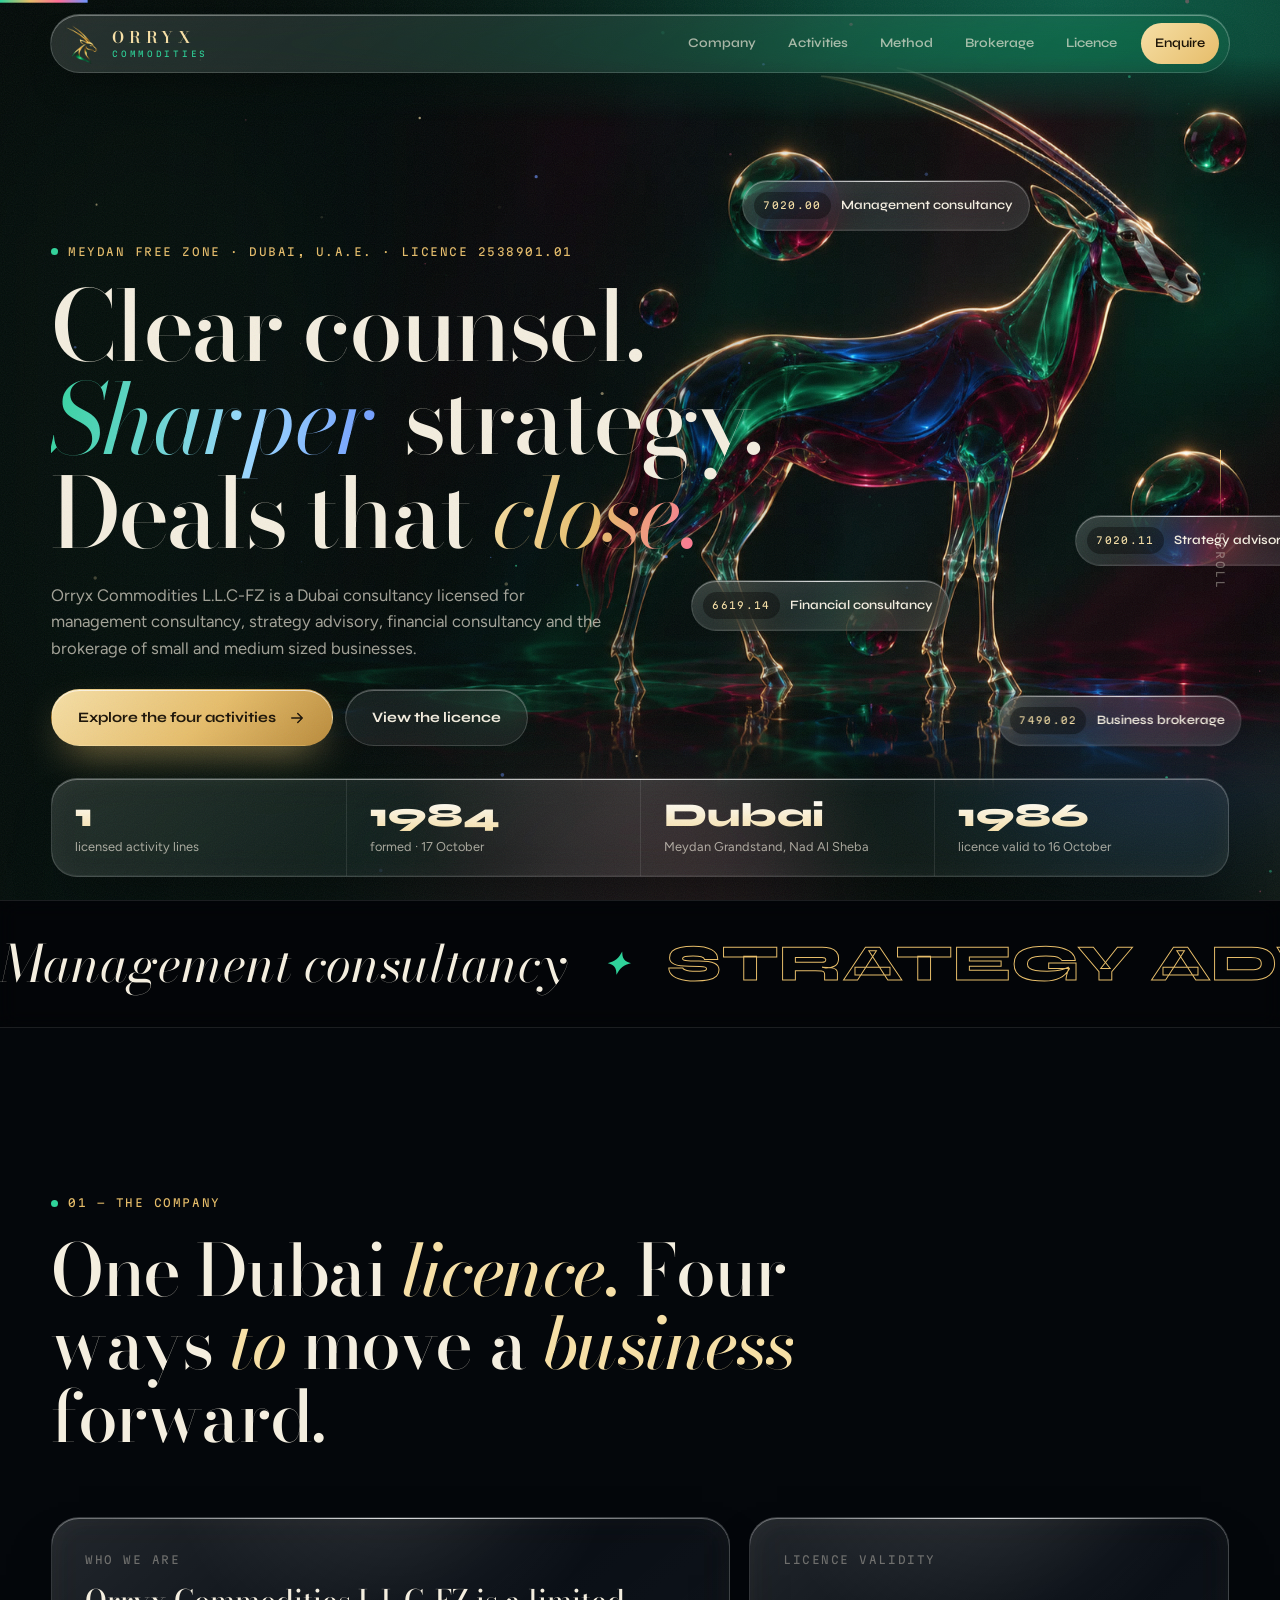
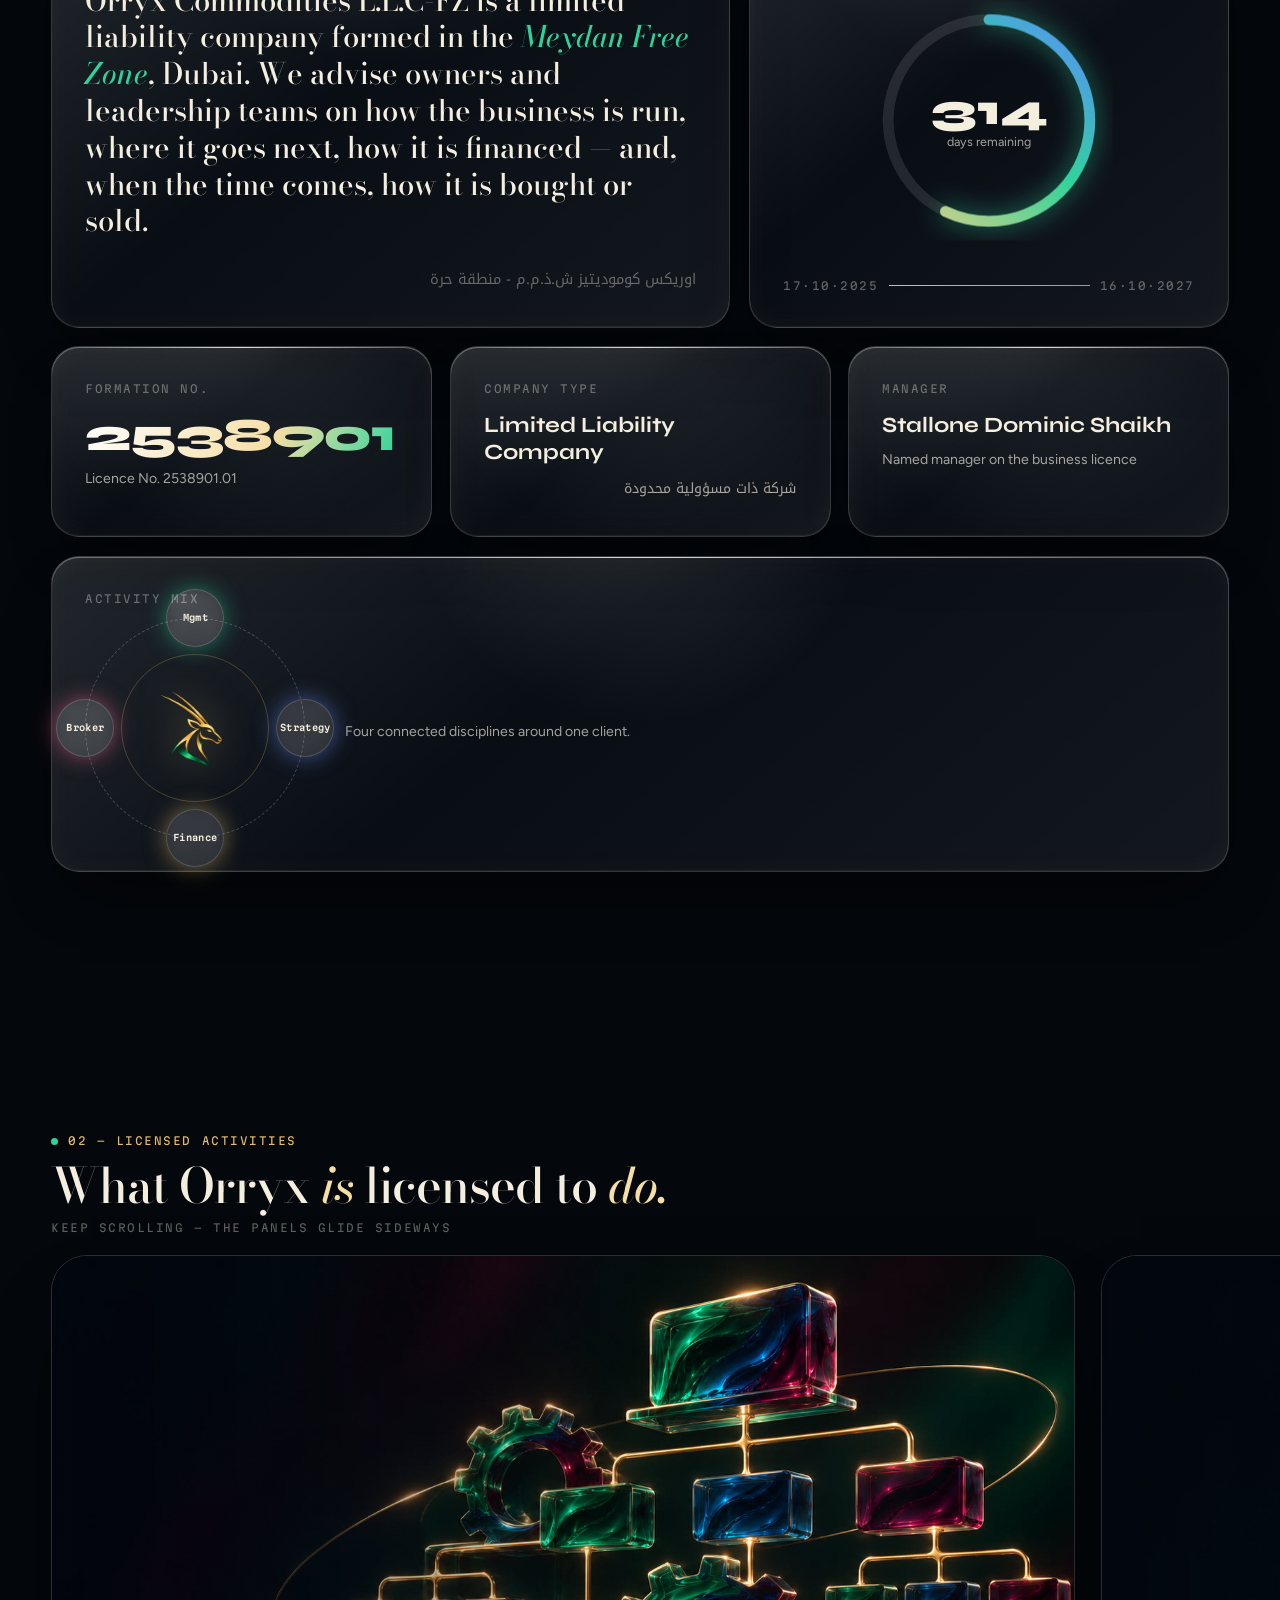
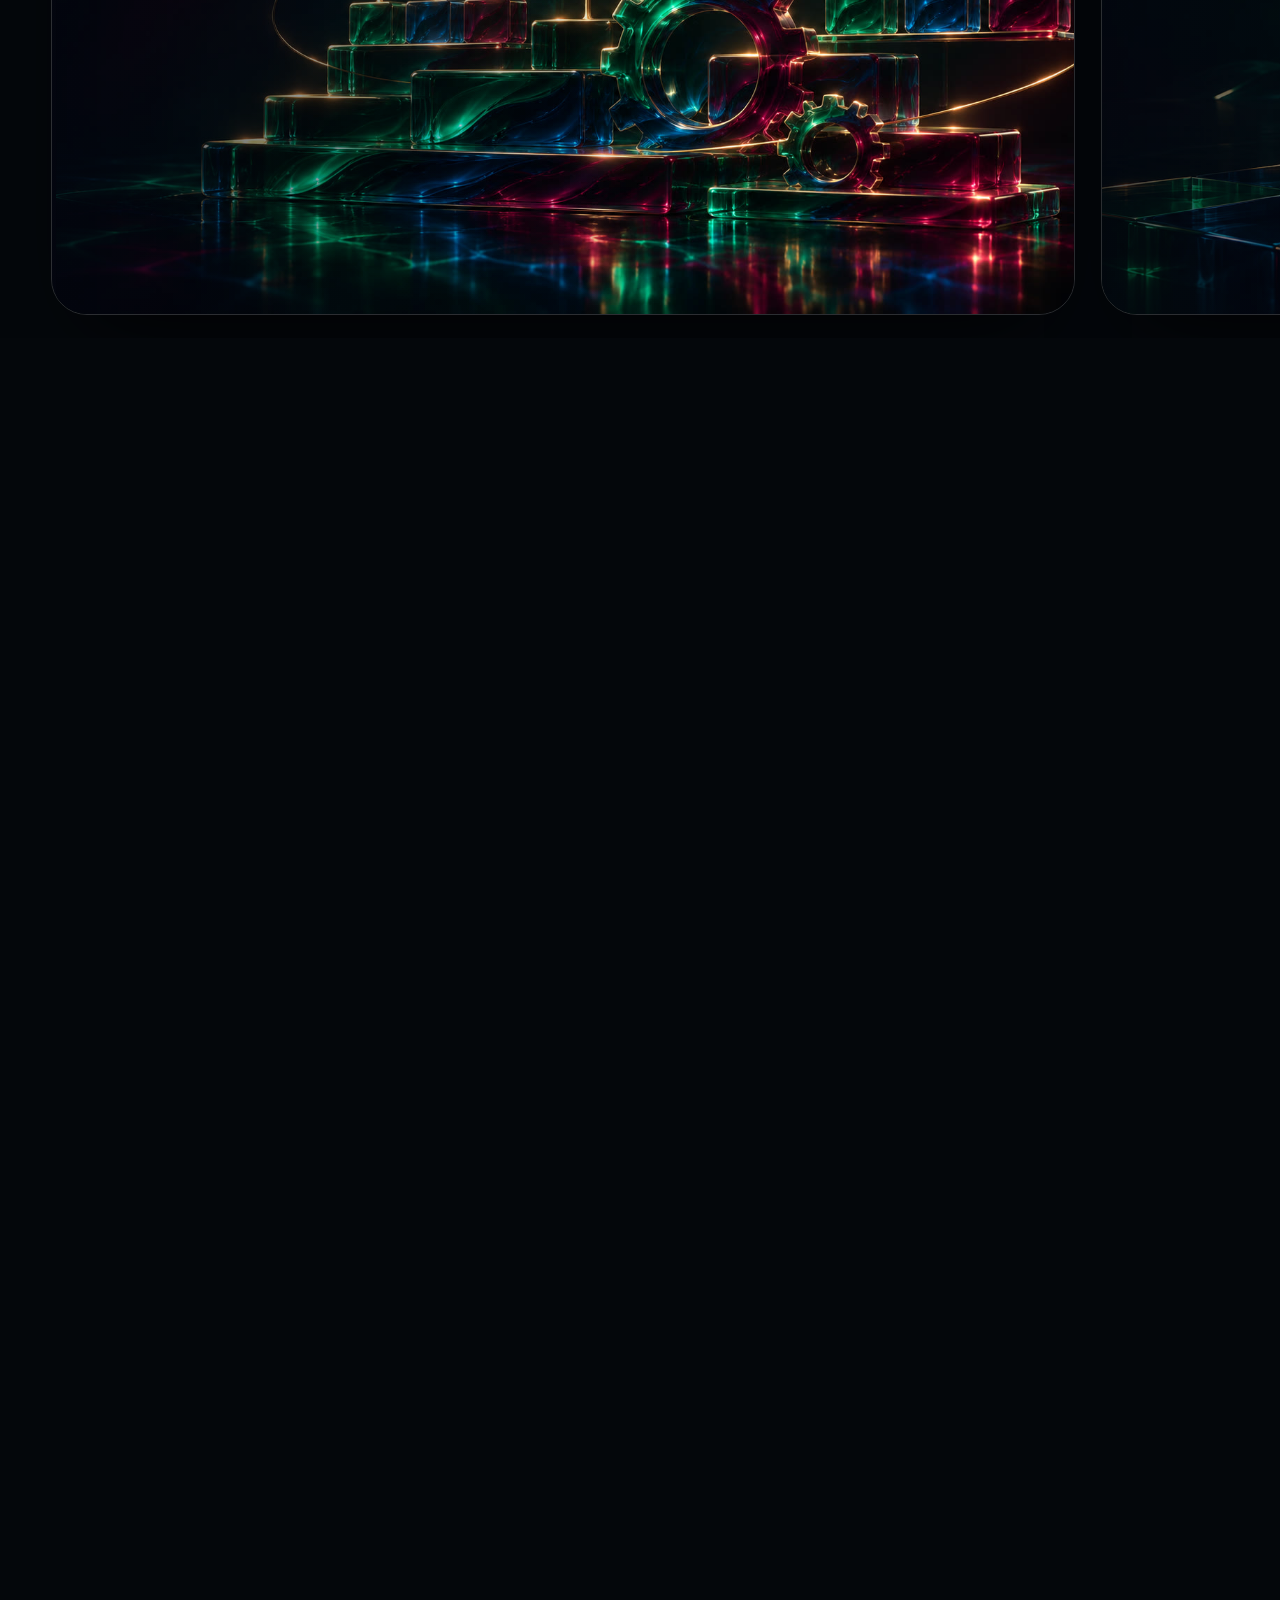
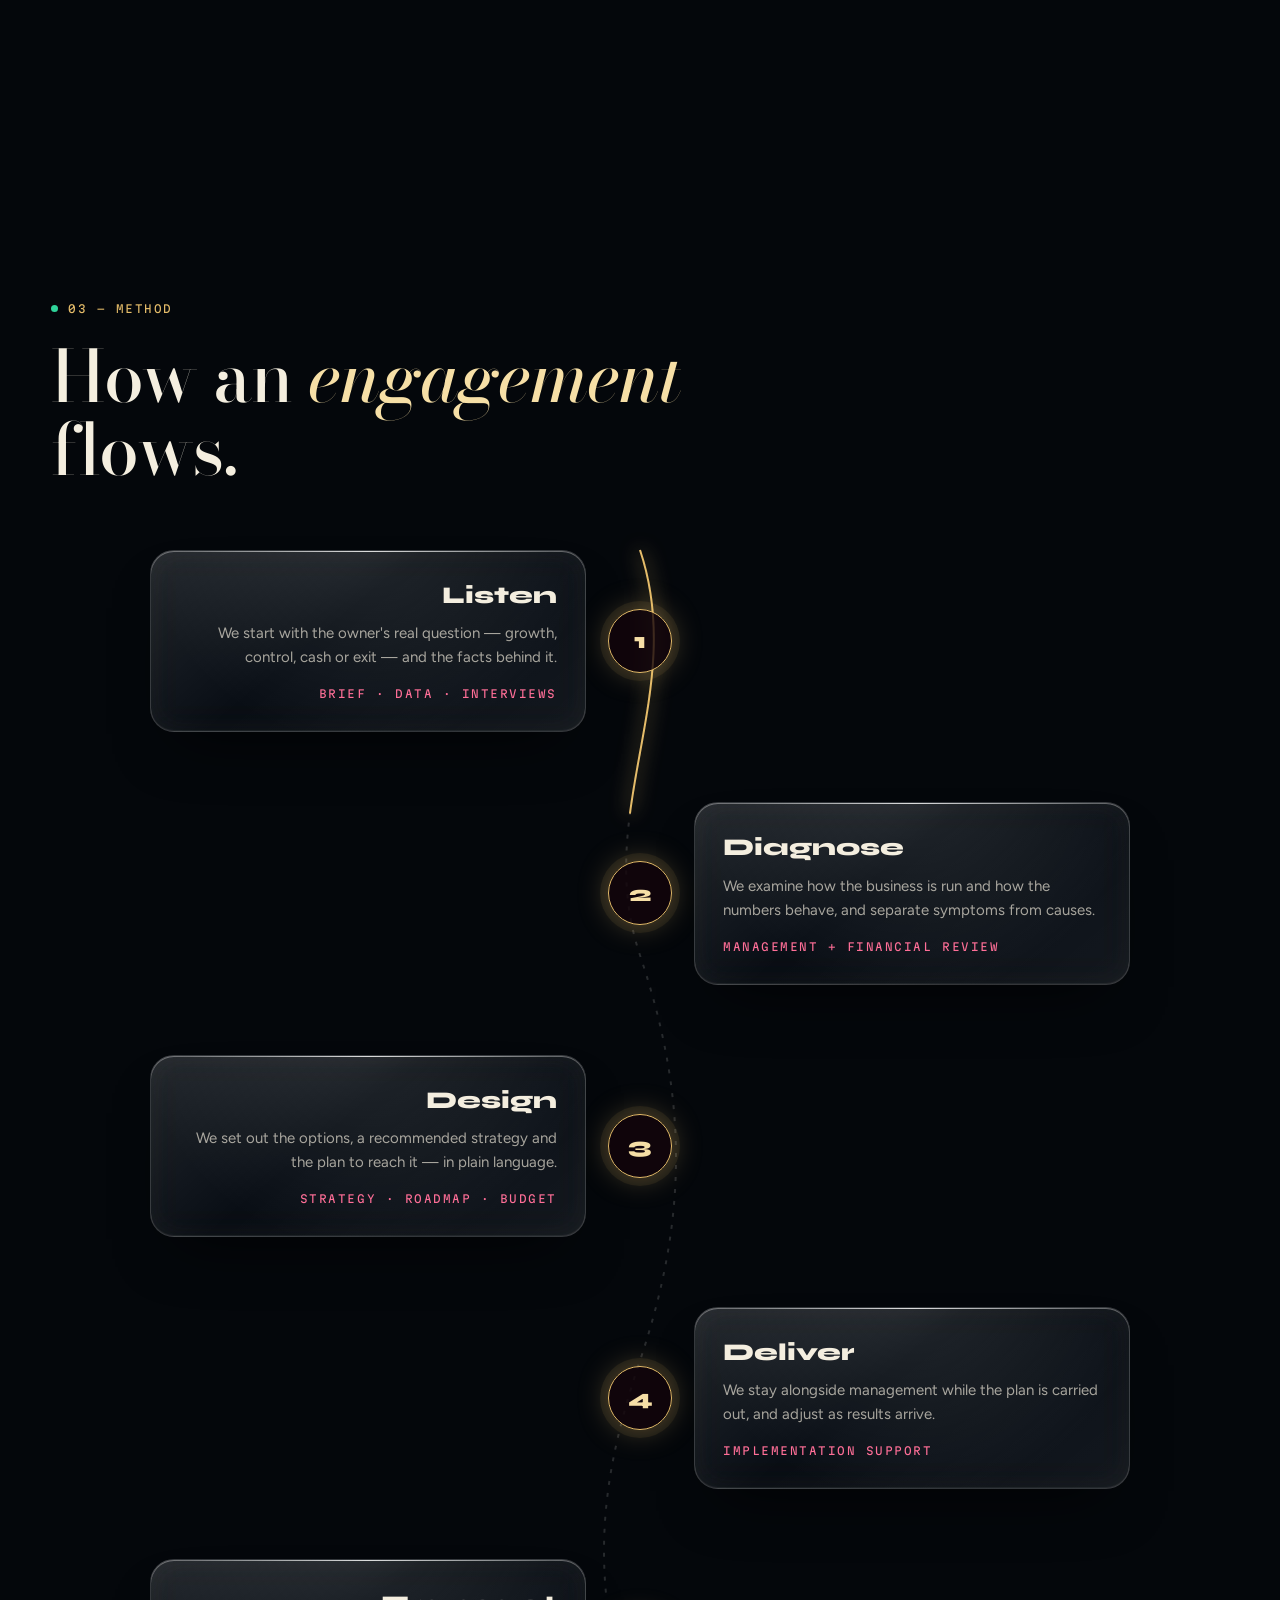
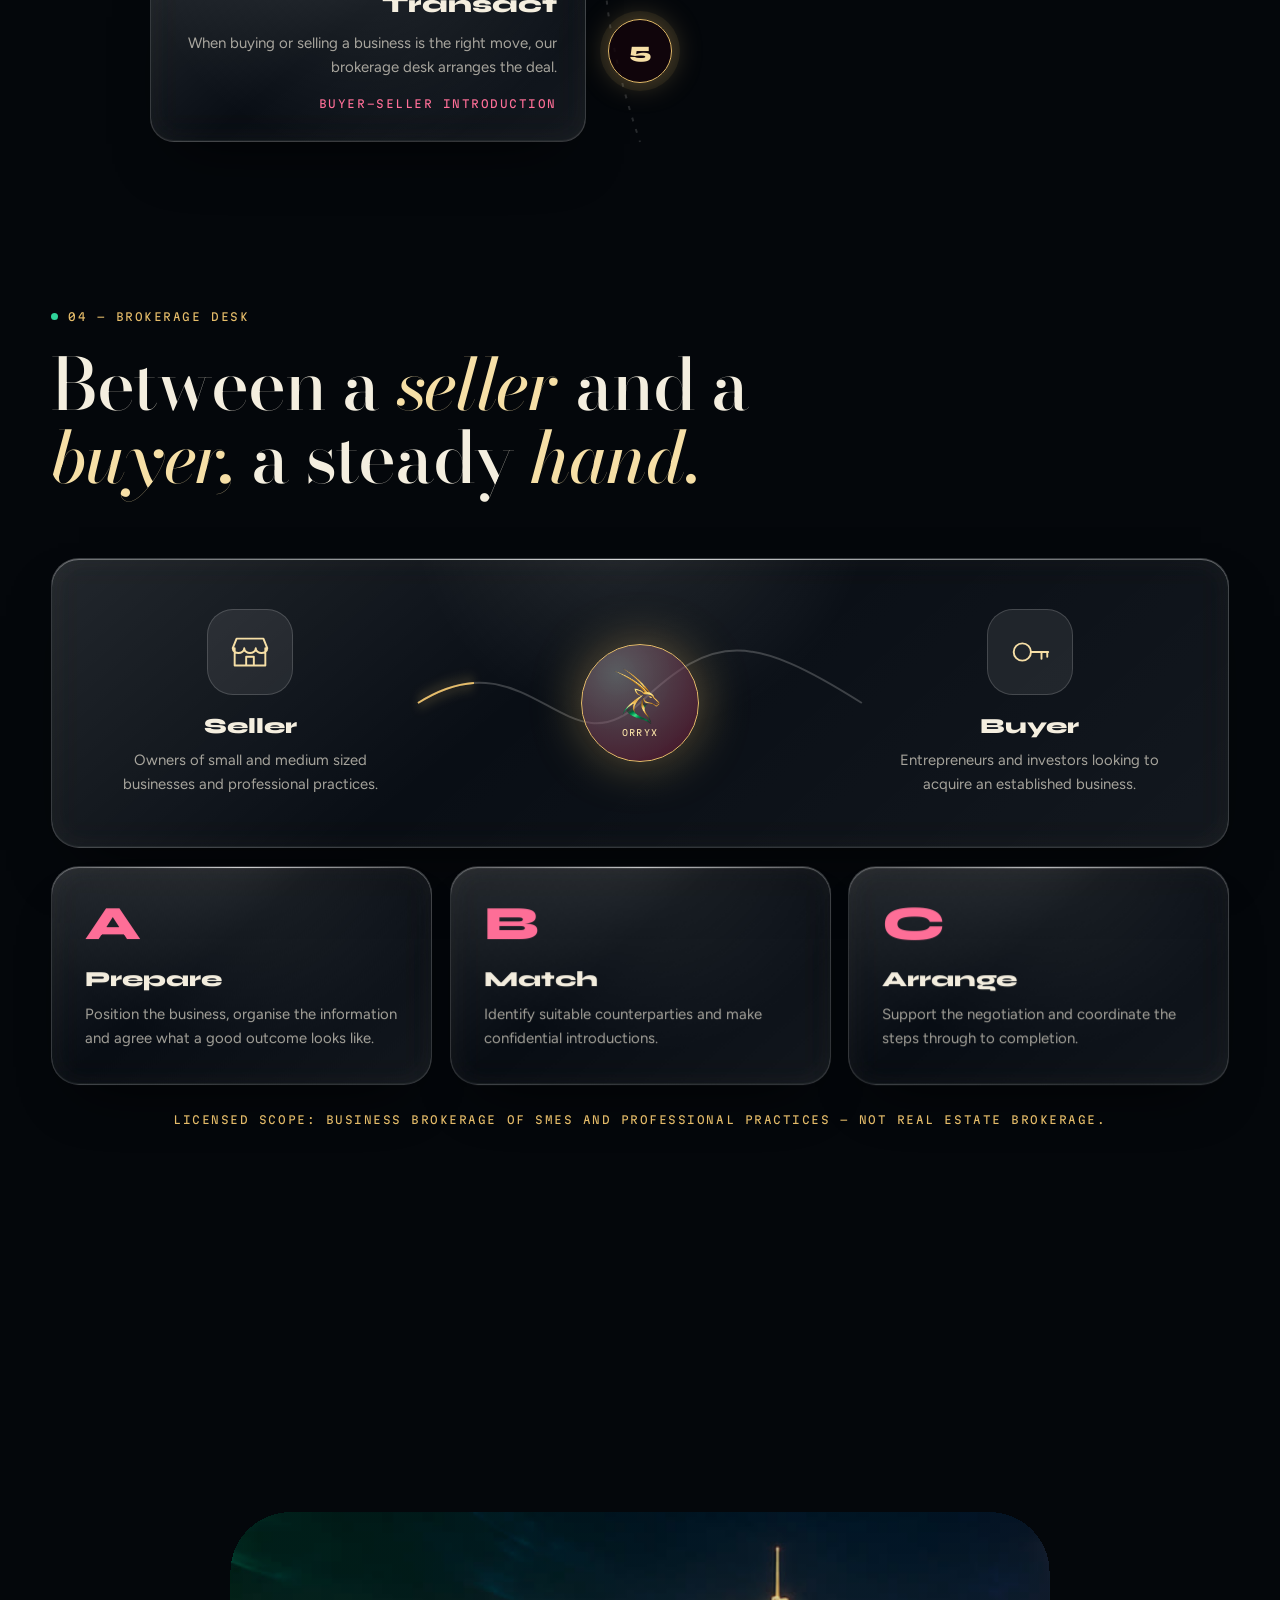
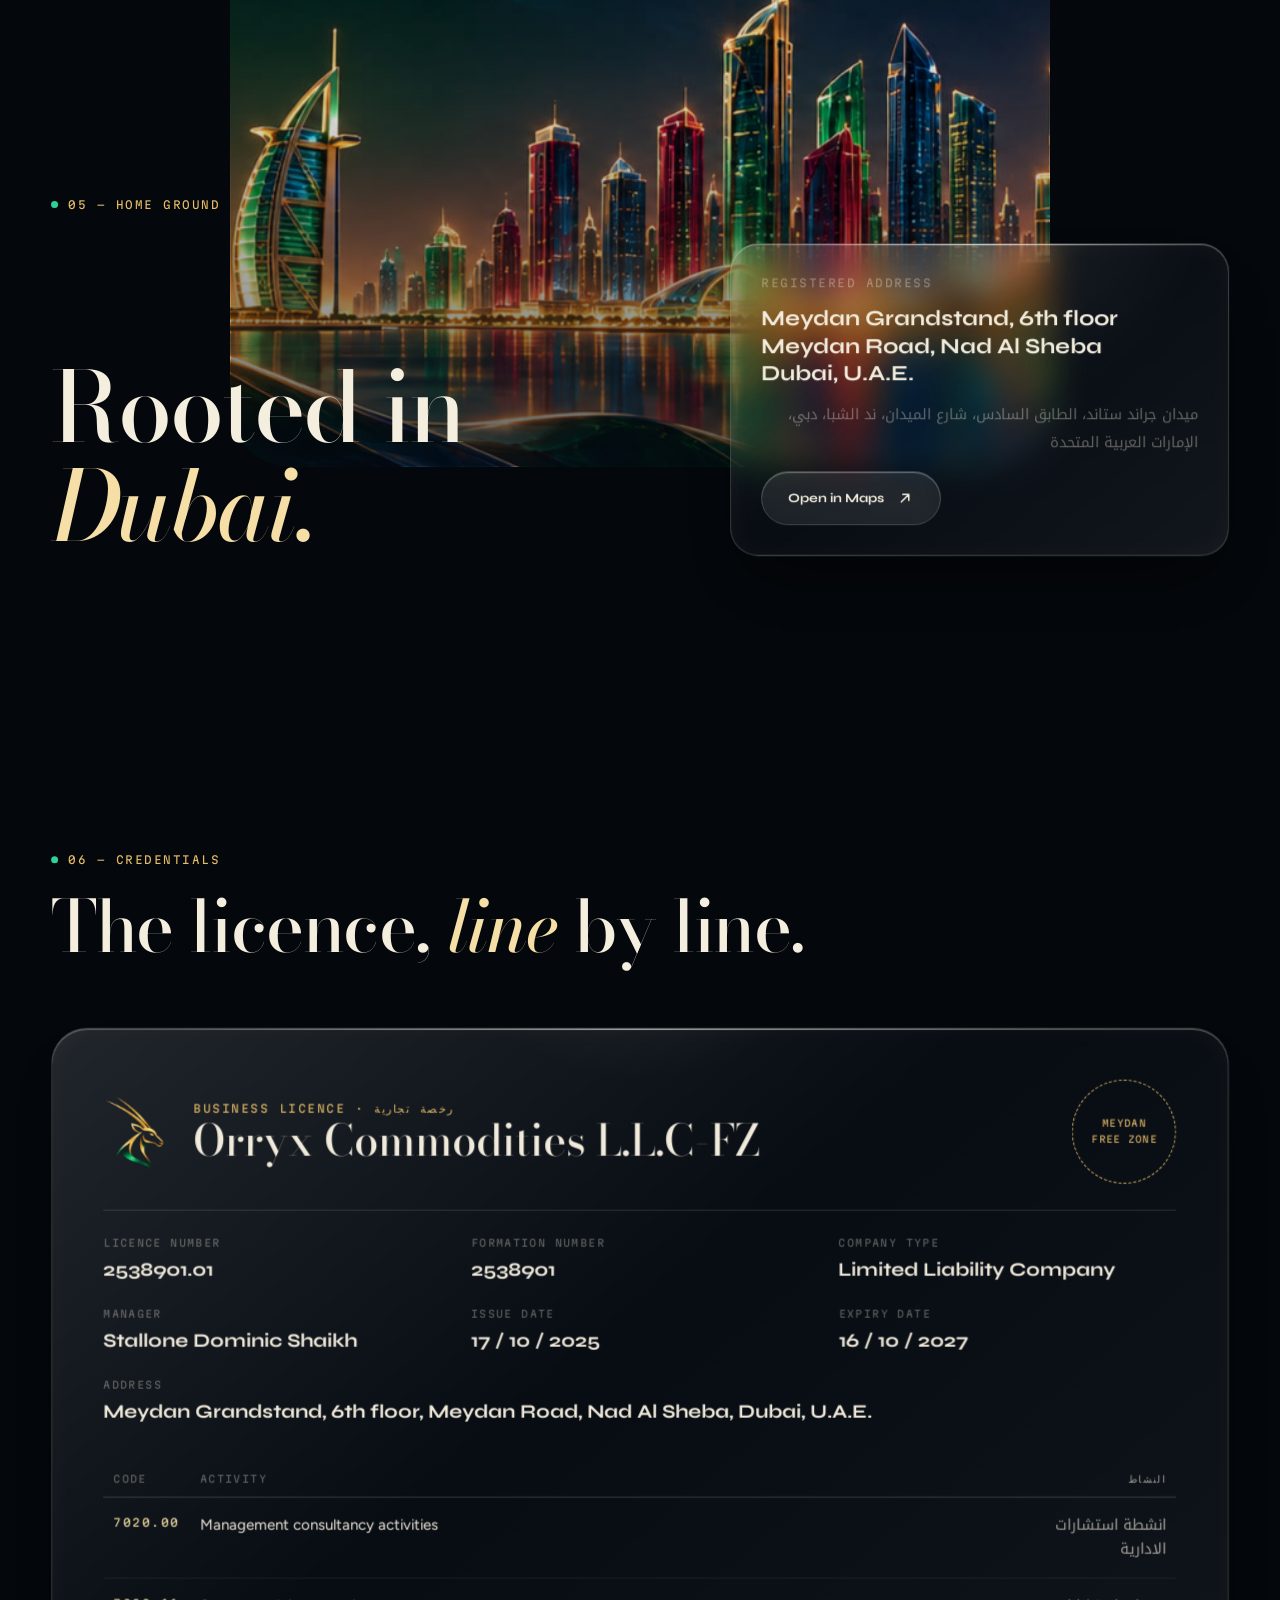
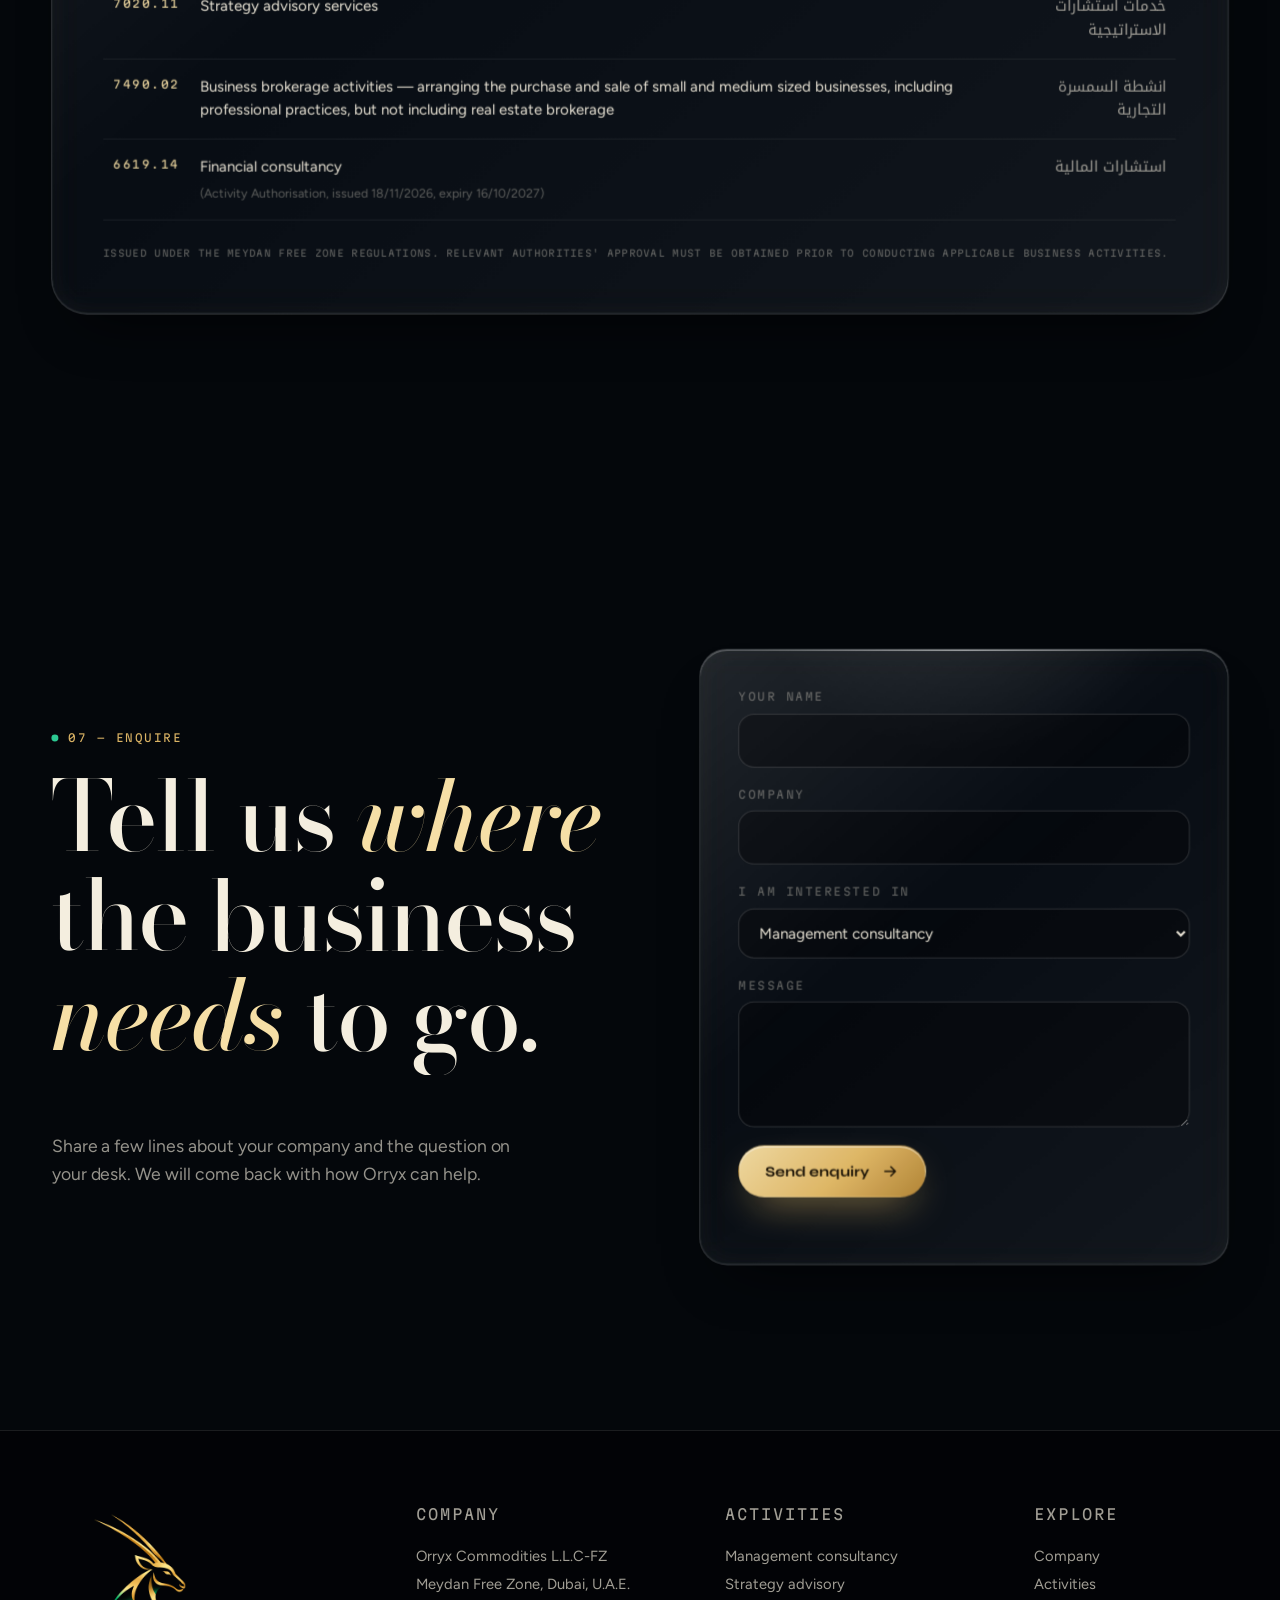
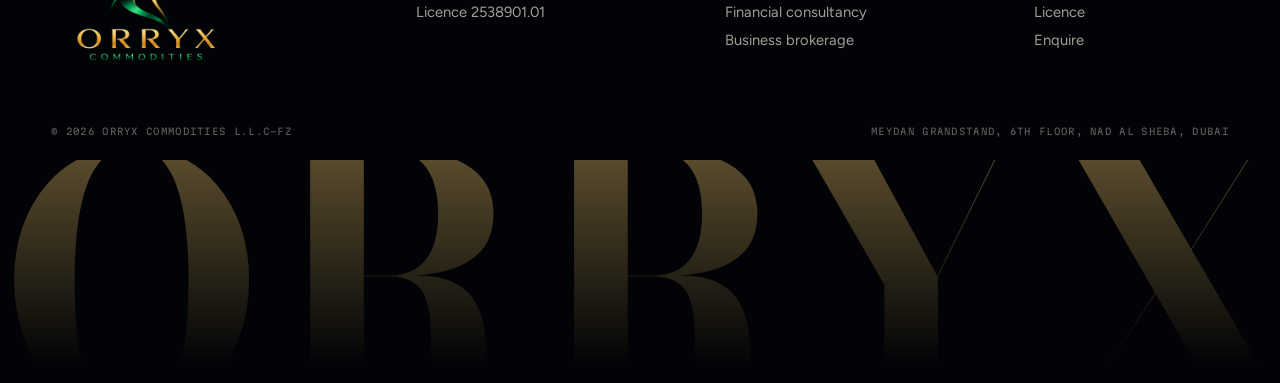
==== index.html @ 0c6c90a3 "Normal arrow pointer with gold border, no ring Co-Authored-By: Claude Fable 5.2 <noreply@anthropic.c" ====
<!doctype html>
<html lang="en">
<head>
<meta charset="utf-8">
<meta name="viewport" content="width=device-width, initial-scale=1, viewport-fit=cover">
<title>Orryx Commodities L.L.C-FZ — Management, Strategy, Financial Consultancy & Business Brokerage · Dubai</title>
<meta name="description" content="Orryx Commodities L.L.C-FZ is a Meydan Free Zone company in Dubai, licensed for management consultancy, strategy advisory, financial consultancy and business brokerage.">
<meta name="theme-color" content="#04110d">
<link rel="icon" type="image/png" href="assets/img/mark.png">
<link rel="preconnect" href="https://fonts.googleapis.com">
<link rel="preconnect" href="https://fonts.gstatic.com" crossorigin>
<link href="https://fonts.googleapis.com/css2?family=Bodoni+Moda:ital,opsz,wght@0,6..96,400..800;1,6..96,400..800&family=Syne:wght@500;600;700;800&family=Figtree:wght@300;400;500;600&family=Martian+Mono:wght@300;400;500&family=Noto+Kufi+Arabic:wght@400;600&display=swap" rel="stylesheet">
<link rel="preload" as="image" href="assets/img/hero.jpg">
<link rel="stylesheet" href="css/style.css?v=14">
</head>
<body>

<!-- Preloader -->
<div class="loader" id="loader" aria-hidden="true">
  <img src="assets/img/mark.png" alt="" class="loader__mark">
  <div class="loader__bar"><i id="loaderBar"></i></div>
  <div class="loader__num mono"><span id="loaderNum">0</span>%</div>
</div>

<!-- Ambient layers -->
<div class="tones" aria-hidden="true">
  <div class="tone tone--emerald is-on" data-tone-layer="emerald"></div>
  <div class="tone tone--sapphire" data-tone-layer="sapphire"></div>
  <div class="tone tone--wine" data-tone-layer="wine"></div>
  <div class="blob blob--a"></div><div class="blob blob--b"></div><div class="blob blob--c"></div>
</div>
<div class="grain" aria-hidden="true"></div>
<div class="progress" aria-hidden="true"><i id="progressBar"></i></div>
<div class="cursor" id="cursor" aria-hidden="true"><i></i></div>

<!-- Nav -->
<header class="nav" id="nav">
  <a href="#top" class="nav__brand" aria-label="Orryx Commodities home">
    <img src="assets/img/mark.png" alt="">
    <span><b>ORRYX</b><em>COMMODITIES</em></span>
  </a>
  <nav class="nav__links" id="navLinks" aria-label="Main">
    <a href="#company">Company</a>
    <a href="#activities">Activities</a>
    <a href="#method">Method</a>
    <a href="#brokerage">Brokerage</a>
    <a href="#licence">Licence</a>
    <a href="#contact" class="nav__cta">Enquire</a>
  </nav>
  <button class="nav__burger" id="burger" aria-label="Open menu" aria-expanded="false"><i></i><i></i></button>
</header>

<main id="top">

<!-- ================= HERO ================= -->
<section class="hero" data-tone="emerald">
  <div class="hero__media" aria-hidden="true">
    <img src="assets/img/hero.jpg" alt="" id="heroImg">
    <div class="hero__sweep"></div>
    <div class="hero__shade"></div>
  </div>
  <canvas class="hero__dust" id="dust" aria-hidden="true"></canvas>

  <div class="hero__chips" aria-hidden="true">
    <div class="chip glass" data-depth="26" style="--x:58%;--y:20%"><span class="mono">7020.00</span>Management consultancy</div>
    <div class="chip glass" data-depth="-18" style="--x:84%;--y:58%"><span class="mono">7020.11</span>Strategy advisory</div>
    <div class="chip glass" data-depth="32" style="--x:54%;--y:66%"><span class="mono">6619.14</span>Financial consultancy</div>
    <div class="chip glass" data-depth="-24" style="--x:78%;--y:78%"><span class="mono">7490.02</span>Business brokerage</div>
  </div>

  <div class="hero__inner wrap">
    <p class="kicker mono hero__kicker"><i class="dot"></i>Meydan Free Zone · Dubai, U.A.E. · Licence 2538901.01</p>
    <h1 class="hero__title">
      <span class="line"><span>Clear counsel.</span></span>
      <span class="line"><span><em>Sharper</em> strategy.</span></span>
      <span class="line"><span>Deals that <em class="gold">close.</em></span></span>
    </h1>
    <p class="hero__lede">Orryx Commodities L.L.C-FZ is a Dubai consultancy licensed for management consultancy, strategy advisory, financial consultancy and the brokerage of small and medium sized businesses.</p>
    <div class="hero__actions">
      <a href="#activities" class="btn btn--gold" data-magnetic><span>Explore <i class="hide-s">the four </i>activities</span><svg viewBox="0 0 24 24"><path d="M5 12h14M13 6l6 6-6 6"/></svg></a>
      <a href="#licence" class="btn btn--glass" data-magnetic><span>View the licence</span></a>
    </div>
  </div>

  <div class="hero__stats wrap">
    <div class="statbar glass">
      <div><b><span data-count="4">4</span></b><small>licensed activity lines</small></div>
      <div><b><span data-count="2025" data-plain>2025</span></b><small>formed · 17 October</small></div>
      <div><b>Dubai</b><small>Meydan Grandstand, Nad Al Sheba</small></div>
      <div><b><span data-count="2027" data-plain>2027</span></b><small>licence valid to 16 October</small></div>
    </div>
  </div>
  <a href="#company" class="hero__scroll mono" aria-label="Scroll down"><i></i>Scroll</a>
</section>

<!-- Marquee -->
<div class="marquee" aria-hidden="true">
  <div class="marquee__track">
    <span>Management consultancy</span><b>✦</b><span class="alt">Strategy advisory</span><b>✦</b><span>Financial consultancy</span><b>✦</b><span class="alt">Business brokerage</span><b>✦</b>
    <span>Management consultancy</span><b>✦</b><span class="alt">Strategy advisory</span><b>✦</b><span>Financial consultancy</span><b>✦</b><span class="alt">Business brokerage</span><b>✦</b>
  </div>
</div>

<!-- ================= COMPANY ================= -->
<section class="section company" id="company" data-tone="emerald">
  <div class="wrap">
    <p class="kicker mono" data-reveal><i class="dot"></i>01 — The company</p>
    <h2 class="h2" data-split>One Dubai licence. Four ways to move a business forward.</h2>

    <div class="bento">
      <article class="card glass bento__a" data-reveal data-tilt>
        <p class="mono label">Who we are</p>
        <p class="big">Orryx Commodities L.L.C-FZ is a limited liability company formed in the <em>Meydan Free Zone</em>, Dubai. We advise owners and leadership teams on how the business is run, where it goes next, how it is financed — and, when the time comes, how it is bought or sold.</p>
        <p class="ar" lang="ar" dir="rtl">اوريكس كوموديتيز ش.ذ.م.م - منطقة حرة</p>
      </article>

      <article class="card glass bento__b" data-reveal data-tilt>
        <p class="mono label">Licence validity</p>
        <div class="ring">
          <svg viewBox="0 0 200 200" aria-hidden="true">
            <defs><linearGradient id="rg" x1="0" y1="0" x2="1" y2="1"><stop offset="0" stop-color="#f0cf85"/><stop offset=".55" stop-color="#2fd39a"/><stop offset="1" stop-color="#5a8bff"/></linearGradient></defs>
            <circle cx="100" cy="100" r="84" class="ring__bg"/>
            <circle cx="100" cy="100" r="84" class="ring__fg" id="ringFg" stroke="url(#rg)"/>
          </svg>
          <div class="ring__mid"><b id="daysLeft">—</b><small>days remaining</small></div>
        </div>
        <div class="ring__legend mono"><span>17·10·2025</span><i></i><span>16·10·2027</span></div>
      </article>

      <article class="card glass bento__c" data-reveal data-tilt>
        <p class="mono label">Formation No.</p>
        <p class="num"><span data-count="2538901" data-plain>2538901</span></p>
        <p class="sub">Licence No. 2538901.01</p>
      </article>

      <article class="card glass bento__d" data-reveal data-tilt>
        <p class="mono label">Company type</p>
        <p class="mid">Limited Liability Company</p>
        <p class="sub ar" lang="ar" dir="rtl">شركة ذات مسؤولية محدودة</p>
      </article>

      <article class="card glass bento__e" data-reveal data-tilt>
        <p class="mono label">Manager</p>
        <p class="mid">Stallone Dominic Shaikh</p>
        <p class="sub">Named manager on the business licence</p>
      </article>

      <article class="card glass bento__f" data-reveal data-tilt>
        <p class="mono label">Activity mix</p>
        <div class="orbit" aria-hidden="true">
          <div class="orbit__ring r1"></div><div class="orbit__ring r2"></div>
          <img src="assets/img/mark.png" alt="" class="orbit__core">
          <div class="orbit__spin">
            <span class="node n1"><i>Mgmt</i></span><span class="node n2"><i>Strategy</i></span>
            <span class="node n3"><i>Finance</i></span><span class="node n4"><i>Broker</i></span>
          </div>
        </div>
        <p class="sub">Four connected disciplines around one client.</p>
      </article>
    </div>
  </div>
</section>

<!-- ================= ACTIVITIES (horizontal) ================= -->
<section class="activities" id="activities" data-tone="sapphire">
  <div class="activities__head wrap">
    <p class="kicker mono" data-reveal><i class="dot"></i>02 — Licensed activities</p>
    <h2 class="h2" data-split>What Orryx is licensed to do.</h2>
    <p class="hint mono" data-reveal><span class="hint__d">Keep scrolling — the panels glide sideways</span><span class="hint__m">Swipe through the four activities</span></p>
  </div>

  <div class="track" id="track">
    <article class="panel">
      <div class="panel__img"><img src="assets/img/management.jpg" alt="Liquid glass organisation structure with interlocking gears" loading="lazy"></div>
      <div class="panel__body glass">
        <div class="panel__top"><span class="code mono">7020.00</span><span class="idx">01</span></div>
        <h3>Management consultancy activities</h3>
        <p class="ar" lang="ar" dir="rtl">انشطة استشارات الادارية</p>
        <p>Practical advice on how the business is organised and run — so decisions get made faster and the work gets done better.</p>
        <ul class="ticks"><li>Operating model &amp; organisation design</li><li>Process and performance improvement</li><li>Governance, roles and reporting lines</li><li>Change and transformation support</li></ul>
        <div class="meter"><span class="mono">Structure</span><i style="--v:.92"></i></div>
      </div>
    </article>

    <article class="panel">
      <div class="panel__img"><img src="assets/img/strategy.jpg" alt="Glass chess pieces with a golden route to a summit" loading="lazy"></div>
      <div class="panel__body glass">
        <div class="panel__top"><span class="code mono">7020.11</span><span class="idx">02</span></div>
        <h3>Strategy advisory services</h3>
        <p class="ar" lang="ar" dir="rtl">خدمات استشارات الاستراتيجية</p>
        <p>Where to play, how to win and what to do first. A clear route from today's position to the summit you are aiming for.</p>
        <ul class="ticks"><li>Growth and market-entry planning</li><li>Business plans and strategic roadmaps</li><li>Competitive positioning</li><li>Board and owner decision support</li></ul>
        <div class="meter"><span class="mono">Direction</span><i style="--v:.88"></i></div>
      </div>
    </article>

    <article class="panel">
      <div class="panel__img"><img src="assets/img/finance.jpg" alt="Rising glass columns, coins and a golden trend line" loading="lazy"></div>
      <div class="panel__body glass">
        <div class="panel__top"><span class="code mono">6619.14</span><span class="idx">03</span></div>
        <h3>Financial consultancy</h3>
        <p class="ar" lang="ar" dir="rtl">استشارات المالية</p>
        <p>Consultancy on the numbers behind the plan — so owners understand what the business earns, needs and can afford.</p>
        <ul class="ticks"><li>Financial planning, budgets and forecasts</li><li>Cash-flow and working-capital reviews</li><li>Feasibility studies for new ventures</li><li>Funding and investor readiness</li></ul>
        <div class="meter"><span class="mono">Clarity</span><i style="--v:.9"></i></div>
        <p class="fine mono">Activity authorisation issued 18·11·2026 under Meydan Free Zone regulations.</p>
      </div>
    </article>

    <article class="panel">
      <div class="panel__img"><img src="assets/img/brokerage.jpg" alt="Glass handshake above a small storefront and a key" loading="lazy"></div>
      <div class="panel__body glass">
        <div class="panel__top"><span class="code mono">7490.02</span><span class="idx">04</span></div>
        <h3>Business brokerage activities</h3>
        <p class="ar" lang="ar" dir="rtl">انشطة السمسرة التجارية</p>
        <p>Arranging the purchase and sale of small and medium sized businesses, including professional practices.</p>
        <ul class="ticks"><li>Preparing a business for sale</li><li>Finding and introducing buyers or sellers</li><li>Supporting negotiation and terms</li><li>Coordinating the path to completion</li></ul>
        <div class="meter"><span class="mono">Completion</span><i style="--v:.86"></i></div>
        <p class="fine mono">Does not include real estate brokerage.</p>
      </div>
    </article>
  </div>
</section>

<!-- ================= METHOD ================= -->
<section class="section method" id="method" data-tone="wine">
  <div class="wrap">
    <p class="kicker mono" data-reveal><i class="dot"></i>03 — Method</p>
    <h2 class="h2" data-split>How an engagement flows.</h2>

    <div class="flow">
      <svg class="flow__line" viewBox="0 0 100 1000" preserveAspectRatio="none" aria-hidden="true">
        <path d="M50 0 C 90 120, 10 220, 50 340 S 90 560, 50 680 S 10 880, 50 1000" class="flow__bg"/>
        <path d="M50 0 C 90 120, 10 220, 50 340 S 90 560, 50 680 S 10 880, 50 1000" class="flow__fg" id="flowPath"/>
      </svg>
      <ol class="flow__steps">
        <li class="step" data-step><div class="step__n">1</div><div class="step__c glass"><h4>Listen</h4><p>We start with the owner's real question — growth, control, cash or exit — and the facts behind it.</p><span class="mono">Brief · data · interviews</span></div></li>
        <li class="step" data-step><div class="step__n">2</div><div class="step__c glass"><h4>Diagnose</h4><p>We examine how the business is run and how the numbers behave, and separate symptoms from causes.</p><span class="mono">Management + financial review</span></div></li>
        <li class="step" data-step><div class="step__n">3</div><div class="step__c glass"><h4>Design</h4><p>We set out the options, a recommended strategy and the plan to reach it — in plain language.</p><span class="mono">Strategy · roadmap · budget</span></div></li>
        <li class="step" data-step><div class="step__n">4</div><div class="step__c glass"><h4>Deliver</h4><p>We stay alongside management while the plan is carried out, and adjust as results arrive.</p><span class="mono">Implementation support</span></div></li>
        <li class="step" data-step><div class="step__n">5</div><div class="step__c glass"><h4>Transact</h4><p>When buying or selling a business is the right move, our brokerage desk arranges the deal.</p><span class="mono">Buyer–seller introduction</span></div></li>
      </ol>
    </div>
  </div>
</section>

<!-- ================= BROKERAGE INFOGRAPHIC ================= -->
<section class="section brokerage" id="brokerage" data-tone="wine">
  <div class="wrap">
    <p class="kicker mono" data-reveal><i class="dot"></i>04 — Brokerage desk</p>
    <h2 class="h2" data-split>Between a seller and a buyer, a steady hand.</h2>

    <div class="deal glass" data-reveal>
      <div class="deal__side">
        <div class="deal__icon"><svg viewBox="0 0 48 48"><path d="M6 20l4-10h28l4 10M8 20v18h32V20M6 20c0 3 3 5 6 5s6-2 6-5c0 3 3 5 6 5s6-2 6-5c0 3 3 5 6 5s6-2 6-5M20 38V29h8v9"/></svg></div>
        <h4>Seller</h4><p>Owners of small and medium sized businesses and professional practices.</p>
      </div>
      <div class="deal__mid">
        <svg viewBox="0 0 600 120" preserveAspectRatio="none" aria-hidden="true">
          <path d="M0 60 C 150 0, 200 120, 300 60 S 450 0, 600 60" class="deal__wire"/>
          <path d="M0 60 C 150 0, 200 120, 300 60 S 450 0, 600 60" class="deal__pulse" id="dealPulse"/>
        </svg>
        <div class="deal__hub"><img src="assets/img/mark.png" alt=""><span class="mono">ORRYX</span></div>
      </div>
      <div class="deal__side">
        <div class="deal__icon"><svg viewBox="0 0 48 48"><circle cx="16" cy="24" r="9"/><path d="M25 24h18M36 24v7M42 24v5"/></svg></div>
        <h4>Buyer</h4><p>Entrepreneurs and investors looking to acquire an established business.</p>
      </div>
    </div>

    <div class="trio">
      <div class="card glass" data-reveal data-tilt><span class="trio__n">A</span><h4>Prepare</h4><p>Position the business, organise the information and agree what a good outcome looks like.</p></div>
      <div class="card glass" data-reveal data-tilt><span class="trio__n">B</span><h4>Match</h4><p>Identify suitable counterparties and make confidential introductions.</p></div>
      <div class="card glass" data-reveal data-tilt><span class="trio__n">C</span><h4>Arrange</h4><p>Support the negotiation and coordinate the steps through to completion.</p></div>
    </div>
    <p class="note mono" data-reveal>Licensed scope: business brokerage of SMEs and professional practices — not real estate brokerage.</p>
  </div>
</section>

<!-- ================= DUBAI ================= -->
<section class="dubai" data-tone="sapphire">
  <div class="dubai__media" aria-hidden="true"><img src="assets/img/dubai.jpg" alt="" id="dubaiImg" loading="lazy"><div class="dubai__shade"></div></div>
  <div class="wrap dubai__inner">
    <p class="kicker mono" data-reveal><i class="dot"></i>05 — Home ground</p>
    <h2 class="h2 h2--xl" data-split>Rooted in Dubai.</h2>
    <div class="dubai__card glass" data-reveal data-tilt>
      <p class="mono label">Registered address</p>
      <p class="mid">Meydan Grandstand, 6th floor<br>Meydan Road, Nad Al Sheba<br>Dubai, U.A.E.</p>
      <p class="ar" lang="ar" dir="rtl">ميدان جراند ستاند، الطابق السادس، شارع الميدان، ند الشبا، دبي، الإمارات العربية المتحدة</p>
      <a class="btn btn--glass btn--sm" target="_blank" rel="noopener" href="https://www.google.com/maps/search/?api=1&query=Meydan+Grandstand+Dubai" data-magnetic><span>Open in Maps</span><svg viewBox="0 0 24 24"><path d="M7 17L17 7M9 7h8v8"/></svg></a>
    </div>
  </div>
</section>

<!-- ================= LICENCE ================= -->
<section class="section licence" id="licence" data-tone="emerald">
  <div class="wrap">
    <p class="kicker mono" data-reveal><i class="dot"></i>06 — Credentials</p>
    <h2 class="h2" data-split>The licence, line by line.</h2>

    <div class="cert glass" data-reveal data-tilt data-tilt-soft>
      <div class="cert__head">
        <img src="assets/img/mark.png" alt="">
        <div><p class="mono">Business Licence · رخصة تجارية</p><h3>Orryx Commodities L.L.C-FZ</h3></div>
        <span class="cert__seal mono">Meydan<br>Free Zone</span>
      </div>
      <dl class="cert__grid">
        <div><dt>Licence number</dt><dd>2538901.01</dd></div>
        <div><dt>Formation number</dt><dd>2538901</dd></div>
        <div><dt>Company type</dt><dd>Limited Liability Company</dd></div>
        <div><dt>Manager</dt><dd>Stallone Dominic Shaikh</dd></div>
        <div><dt>Issue date</dt><dd>17 / 10 / 2025</dd></div>
        <div><dt>Expiry date</dt><dd>16 / 10 / 2027</dd></div>
        <div class="wide"><dt>Address</dt><dd>Meydan Grandstand, 6th floor, Meydan Road, Nad Al Sheba, Dubai, U.A.E.</dd></div>
      </dl>
      <table class="cert__table">
        <thead><tr><th>Code</th><th>Activity</th><th lang="ar" dir="rtl">النشاط</th></tr></thead>
        <tbody>
          <tr><td class="mono">7020.00</td><td>Management consultancy activities</td><td lang="ar" dir="rtl">انشطة استشارات الادارية</td></tr>
          <tr><td class="mono">7020.11</td><td>Strategy advisory services</td><td lang="ar" dir="rtl">خدمات استشارات الاستراتيجية</td></tr>
          <tr><td class="mono">7490.02</td><td>Business brokerage activities — arranging the purchase and sale of small and medium sized businesses, including professional practices, but not including real estate brokerage</td><td lang="ar" dir="rtl">انشطة السمسرة التجارية</td></tr>
          <tr><td class="mono">6619.14</td><td>Financial consultancy <small>(Activity Authorisation, issued 18/11/2026, expiry 16/10/2027)</small></td><td lang="ar" dir="rtl">استشارات المالية</td></tr>
        </tbody>
      </table>
      <p class="cert__foot mono">Issued under the Meydan Free Zone regulations. Relevant authorities' approval must be obtained prior to conducting applicable business activities.</p>
    </div>
  </div>
</section>

<!-- ================= CONTACT ================= -->
<section class="section contact" id="contact" data-tone="wine">
  <div class="wrap contact__grid">
    <div>
      <p class="kicker mono" data-reveal><i class="dot"></i>07 — Enquire</p>
      <h2 class="h2 h2--xl" data-split>Tell us where the business needs to go.</h2>
      <p class="lede" data-reveal>Share a few lines about your company and the question on your desk. We will come back with how Orryx can help.</p>
    </div>
    <form class="form glass" id="form" data-reveal novalidate>
      <label><span class="mono">Your name</span><input name="name" required autocomplete="name"></label>
      <label><span class="mono">Company</span><input name="company" autocomplete="organization"></label>
      <label><span class="mono">I am interested in</span>
        <select name="topic"><option>Management consultancy</option><option>Strategy advisory</option><option>Financial consultancy</option><option>Buying a business</option><option>Selling a business</option></select>
      </label>
      <label><span class="mono">Message</span><textarea name="message" rows="4" required></textarea></label>
      <button class="btn btn--gold" type="submit" data-magnetic><span>Send enquiry</span><svg viewBox="0 0 24 24"><path d="M5 12h14M13 6l6 6-6 6"/></svg></button>
      <p class="form__msg mono" id="formMsg" role="status"></p>
    </form>
  </div>
</section>

</main>

<footer class="footer">
  <div class="wrap footer__grid">
    <div class="footer__brand"><img src="assets/img/logo-t.png" alt="Orryx Commodities logo" loading="lazy"></div>
    <div><p class="mono label">Company</p><p>Orryx Commodities L.L.C-FZ<br>Meydan Free Zone, Dubai, U.A.E.<br>Licence 2538901.01</p></div>
    <div><p class="mono label">Activities</p><p>Management consultancy<br>Strategy advisory<br>Financial consultancy<br>Business brokerage</p></div>
    <div><p class="mono label">Explore</p><p><a href="#company">Company</a><br><a href="#activities">Activities</a><br><a href="#licence">Licence</a><br><a href="#contact">Enquire</a></p></div>
  </div>
  <div class="wrap footer__base mono"><span>© <span id="year">2026</span> Orryx Commodities L.L.C-FZ</span><span>Meydan Grandstand, 6th floor, Nad Al Sheba, Dubai</span></div>
  <div class="footer__word" aria-hidden="true">ORRYX</div>
</footer>

<script src="vendor/gsap.min.js"></script>
<script src="vendor/ScrollTrigger.min.js"></script>
<script src="vendor/lenis.min.js"></script>
<script src="js/main.js?v=14"></script>
</body>
</html>
---- css/style.css ----
/* Orryx Commodities — liquid glass, three deep colours */
:root{
  --ink:#04070b;
  --emerald:#063b2d; --emerald-hi:#2fd39a;
  --sapphire:#0a1b52; --sapphire-hi:#6d95ff;
  --wine:#4d0e26; --wine-hi:#ff6f98;
  --gold:#e6bd6a; --gold-hi:#f6dfa6;
  --cream:#f4eedf; --mute:rgba(244,238,223,.66); --faint:rgba(244,238,223,.38);
  --glass:rgba(255,255,255,.055); --glass-b:rgba(255,255,255,.16);
  --f-display:"Bodoni Moda",Didot,"Times New Roman",serif;
  --f-head:"Syne",system-ui,sans-serif;
  --f-body:"Figtree",system-ui,sans-serif;
  --f-mono:"Martian Mono",ui-monospace,monospace;
  --f-ar:"Noto Kufi Arabic","Geeza Pro",sans-serif;
  --r:28px; --pad:clamp(18px,4vw,56px);
  --ease:cubic-bezier(.2,.8,.2,1);
}
*{box-sizing:border-box;margin:0;padding:0}
html{-webkit-text-size-adjust:100%;scroll-behavior:auto;overflow-x:clip}
html.lenis,html.lenis body{height:auto}
body{background:var(--ink);color:var(--cream);font-family:var(--f-body);font-weight:400;font-size:clamp(15px,1.05vw,17px);line-height:1.6;overflow-x:hidden;-webkit-font-smoothing:antialiased}
img{display:block;max-width:100%}
a{color:inherit;text-decoration:none}
ul,ol{list-style:none}
::selection{background:var(--gold);color:#111}
.wrap{width:min(1320px,100%);margin-inline:auto;padding-inline:var(--pad)}
.mono{font-family:var(--f-mono);font-weight:400;font-size:.68rem;letter-spacing:.14em;text-transform:uppercase}
.ar{font-family:var(--f-ar);color:var(--faint);font-size:.92rem;line-height:1.9}
[lang=ar]{font-family:var(--f-ar)}

/* ---------- ambient ---------- */
.tones{position:fixed;inset:0;z-index:-2;overflow:hidden;background:var(--ink)}
.tone{position:absolute;inset:0;opacity:0;transition:opacity 1.4s ease}
.tone.is-on{opacity:1}
.tone--emerald{background:radial-gradient(120% 90% at 85% 0%,#0a5a44 0%,transparent 55%),radial-gradient(90% 80% at 0% 100%,#04261d 0%,transparent 60%),#030d0a}
.tone--sapphire{background:radial-gradient(120% 90% at 10% 0%,#132c86 0%,transparent 55%),radial-gradient(90% 80% at 100% 100%,#081440 0%,transparent 60%),#040715}
.tone--wine{background:radial-gradient(120% 90% at 90% 10%,#7a1438 0%,transparent 55%),radial-gradient(90% 80% at 0% 100%,#2d0716 0%,transparent 60%),#0c0308}
.blob{position:absolute;border-radius:50%;filter:blur(90px);opacity:.42;mix-blend-mode:screen;will-change:transform}
.blob--a{width:46vmax;height:46vmax;left:-12vmax;top:10vh;background:var(--emerald-hi);opacity:.16;animation:drift 26s ease-in-out infinite alternate}
.blob--b{width:38vmax;height:38vmax;right:-10vmax;top:40vh;background:var(--sapphire-hi);opacity:.15;animation:drift 32s ease-in-out infinite alternate-reverse}
.blob--c{width:34vmax;height:34vmax;left:30vw;bottom:-18vmax;background:var(--wine-hi);opacity:.13;animation:drift 22s ease-in-out infinite alternate}
@keyframes drift{to{transform:translate3d(8vw,-10vh,0) scale(1.18) rotate(20deg)}}
.grain{position:fixed;inset:-50%;z-index:60;pointer-events:none;opacity:.07;background-image:url("data:image/svg+xml,%3Csvg xmlns='http://www.w3.org/2000/svg' width='180' height='180'%3E%3Cfilter id='n'%3E%3CfeTurbulence type='fractalNoise' baseFrequency='.9' numOctaves='2'/%3E%3C/filter%3E%3Crect width='100%25' height='100%25' filter='url(%23n)'/%3E%3C/svg%3E");animation:grain 1.2s steps(6) infinite}
@keyframes grain{to{transform:translate3d(-6%,4%,0)}}
.progress{position:fixed;left:0;top:0;height:3px;width:100%;z-index:80}
.progress i{display:block;height:100%;width:100%;transform:scaleX(0);transform-origin:0 50%;background:linear-gradient(90deg,var(--emerald-hi),var(--gold),var(--wine-hi),var(--sapphire-hi))}
.cursor{position:fixed;left:0;top:0;z-index:90;pointer-events:none;display:none}
.cursor i{display:block;width:34px;height:34px;margin:-17px 0 0 -17px;border-radius:50%;border:1px solid rgba(246,223,166,.7);backdrop-filter:blur(2px) saturate(1.6);transition:transform .35s var(--ease),background .35s}
.cursor.is-hot i{transform:scale(2);background:rgba(246,223,166,.14)}
@media (hover:hover) and (pointer:fine){.cursor{display:block}}

/* ---------- glass ---------- */
.glass{position:relative;background:linear-gradient(140deg,rgba(255,255,255,.13),rgba(255,255,255,.03) 42%,rgba(255,255,255,.07));border:1px solid var(--glass-b);border-radius:var(--r);
  -webkit-backdrop-filter:blur(22px) saturate(1.7);backdrop-filter:blur(22px) saturate(1.7);
  box-shadow:inset 0 1px 0 rgba(255,255,255,.34),inset 0 -1px 0 rgba(255,255,255,.06),inset 0 0 28px rgba(255,255,255,.04),0 30px 60px -28px rgba(0,0,0,.75)}
.glass::before{content:"";position:absolute;inset:0;border-radius:inherit;pointer-events:none;background:radial-gradient(420px circle at var(--mx,50%) var(--my,-20%),rgba(255,255,255,.2),transparent 55%);opacity:var(--spot,.55);transition:opacity .4s}
.glass::after{content:"";position:absolute;left:8%;right:8%;top:0;height:1px;background:linear-gradient(90deg,transparent,rgba(255,255,255,.75),transparent);pointer-events:none}
.glass>*{position:relative}

/* ---------- loader ---------- */
.loader{position:fixed;inset:0;z-index:100;background:#020806;display:grid;place-content:center;justify-items:center;gap:22px}
.loader__mark{width:120px;animation:breathe 2.2s ease-in-out infinite}
.loader__bar{width:180px;height:2px;background:rgba(255,255,255,.12);overflow:hidden;border-radius:2px}
.loader__bar i{display:block;height:100%;width:100%;transform:scaleX(0);transform-origin:0 50%;background:linear-gradient(90deg,var(--emerald-hi),var(--gold))}
.loader__num{color:var(--gold)}
@keyframes breathe{50%{transform:scale(1.06);filter:drop-shadow(0 0 24px rgba(230,189,106,.5))}}
.no-js .loader{display:none}

/* ---------- nav ---------- */
.nav{position:fixed;z-index:70;top:14px;left:0;right:0;margin-inline:auto;width:min(1180px,calc(100% - 24px));display:flex;align-items:center;justify-content:space-between;padding:8px 10px 8px 14px;border-radius:999px;
  background:linear-gradient(140deg,rgba(255,255,255,.14),rgba(255,255,255,.04));border:1px solid var(--glass-b);-webkit-backdrop-filter:blur(24px) saturate(1.8);backdrop-filter:blur(24px) saturate(1.8);box-shadow:inset 0 1px 0 rgba(255,255,255,.35),0 20px 40px -22px rgba(0,0,0,.8);transition:transform .6s var(--ease)}
.nav.is-hidden{transform:translateY(-140%)}
.nav__brand{display:flex;align-items:center;gap:10px}
.nav__brand img{height:40px;width:auto}
.nav__brand span{display:grid;line-height:1}
.nav__brand b{font-family:var(--f-display);font-weight:600;letter-spacing:.3em;font-size:1rem;color:var(--gold-hi)}
.nav__brand em{font-family:var(--f-mono);font-style:normal;font-size:.5rem;letter-spacing:.34em;color:var(--emerald-hi);margin-top:5px}
.nav__links{display:flex;align-items:center;gap:4px}
.nav__links a{font-family:var(--f-head);font-weight:600;font-size:.82rem;padding:10px 14px;border-radius:999px;color:var(--mute);transition:color .3s,background .3s}
.nav__links a:hover{color:var(--cream);background:rgba(255,255,255,.08)}
.nav__links .nav__cta{background:linear-gradient(135deg,var(--gold-hi),var(--gold));color:#1a1206;margin-left:6px}
.nav__links .nav__cta:hover{color:#1a1206;background:linear-gradient(135deg,#fff,var(--gold-hi))}
.nav__burger{display:none;width:44px;height:44px;border-radius:50%;border:1px solid var(--glass-b);background:rgba(255,255,255,.06);cursor:pointer;position:relative}
.nav__burger i{position:absolute;left:13px;right:13px;height:1.5px;background:var(--cream);transition:transform .4s var(--ease),top .4s var(--ease)}
.nav__burger i:first-child{top:18px}.nav__burger i:last-child{top:25px}
.nav__burger[aria-expanded=true] i:first-child{top:21.5px;transform:rotate(45deg)}
.nav__burger[aria-expanded=true] i:last-child{top:21.5px;transform:rotate(-45deg)}

/* ---------- buttons ---------- */
.btn{display:inline-flex;align-items:center;gap:12px;padding:16px 26px;border-radius:999px;font-family:var(--f-head);font-weight:700;font-size:.9rem;cursor:pointer;border:1px solid transparent;position:relative;overflow:hidden;transition:box-shadow .4s,background .4s;will-change:transform}
.btn svg{width:18px;height:18px;fill:none;stroke:currentColor;stroke-width:2;stroke-linecap:round;stroke-linejoin:round;transition:transform .4s var(--ease)}
.btn:hover svg{transform:translateX(5px)}
.btn--gold{background:linear-gradient(135deg,var(--gold-hi),var(--gold) 55%,#b98a3a);color:#1a1206;box-shadow:inset 0 1px 0 rgba(255,255,255,.7),0 16px 40px -14px rgba(230,189,106,.7)}
.btn--gold::before{content:"";position:absolute;inset:0;background:linear-gradient(110deg,transparent 30%,rgba(255,255,255,.75) 50%,transparent 70%);transform:translateX(-120%);animation:shine 4.5s ease-in-out infinite}
@keyframes shine{0%,60%{transform:translateX(-120%)}100%{transform:translateX(120%)}}
.btn--glass{background:rgba(255,255,255,.07);border-color:var(--glass-b);color:var(--cream);-webkit-backdrop-filter:blur(16px);backdrop-filter:blur(16px);box-shadow:inset 0 1px 0 rgba(255,255,255,.3)}
.btn--glass:hover{background:rgba(255,255,255,.14)}
.btn--sm{padding:12px 20px;font-size:.8rem}
.btn span{position:relative}

/* ---------- type ---------- */
.kicker{display:flex;align-items:center;gap:10px;color:var(--gold);margin-bottom:22px}
.dot{width:7px;height:7px;border-radius:50%;background:var(--emerald-hi);box-shadow:0 0 0 0 rgba(47,211,154,.7);animation:ping 2s infinite}
@keyframes ping{to{box-shadow:0 0 0 12px rgba(47,211,154,0)}}
.h2{font-family:var(--f-display);font-weight:500;font-size:clamp(2.2rem,5.6vw,5rem);line-height:1.02;letter-spacing:-.02em;max-width:17ch;margin-bottom:clamp(32px,5vw,64px)}
.h2--xl{font-size:clamp(2.6rem,7.6vw,7rem)}
.h2 .w{display:inline-block;overflow:hidden;vertical-align:top;padding-bottom:.12em;margin-bottom:-.12em}
.h2 .w>span{display:inline-block}
.h2 .w:nth-child(3n) > span{font-style:italic;color:var(--gold-hi)}
.label{color:var(--faint);margin-bottom:14px}
.section{padding-block:clamp(90px,13vw,180px);position:relative}

/* ---------- hero ---------- */
.hero{position:relative;min-height:100svh;display:flex;flex-direction:column;justify-content:flex-end;padding-top:130px;padding-bottom:28px;overflow:hidden;isolation:isolate}
.hero__media{position:absolute;inset:0;z-index:-2}
.hero__media img{width:100%;height:112%;object-fit:cover;object-position:68% 50%;transform-origin:70% 50%;will-change:transform}
.hero__shade{position:absolute;inset:0;background:linear-gradient(90deg,rgba(3,10,8,.94) 0%,rgba(3,10,8,.62) 38%,rgba(3,10,8,.05) 70%),linear-gradient(0deg,rgba(3,10,8,.95) 0%,transparent 34%)}
.hero__sweep{position:absolute;inset:0;background:linear-gradient(105deg,transparent 40%,rgba(246,223,166,.16) 50%,transparent 60%);background-size:260% 100%;animation:sweep 7s ease-in-out infinite;mix-blend-mode:screen}
@keyframes sweep{0%{background-position:120% 0}60%,100%{background-position:-60% 0}}
.hero__dust{position:absolute;inset:0;width:100%;height:100%;z-index:-1;pointer-events:none}
.hero__chips{position:absolute;inset:0;z-index:0;pointer-events:none}
.chip{position:absolute;left:var(--x);top:var(--y);display:flex;align-items:center;gap:10px;padding:11px 16px 11px 11px;border-radius:999px;font-family:var(--f-head);font-weight:600;font-size:.8rem;white-space:nowrap;animation:bob 6s ease-in-out infinite}
.chip:nth-child(2){animation-delay:-1.5s}.chip:nth-child(3){animation-delay:-3s}.chip:nth-child(4){animation-delay:-4.5s}
.chip .mono{background:rgba(0,0,0,.4);color:var(--gold-hi);padding:6px 9px;border-radius:999px;font-size:.6rem}
@keyframes bob{50%{translate:0 -14px}}
.hero__inner{position:relative;z-index:1}
.hero__title{font-family:var(--f-display);font-weight:500;font-size:clamp(2.9rem,min(8vw,12.2vh),7.6rem);line-height:.96;letter-spacing:-.03em;margin-bottom:26px}
.hero__title .line{display:block;overflow:hidden;padding-bottom:.14em;margin-bottom:-.14em}
.hero__title .line>span{display:inline-block}
.hero__title em{font-style:italic;font-weight:400;background:linear-gradient(100deg,var(--emerald-hi),#9ad8ff 60%,var(--sapphire-hi));-webkit-background-clip:text;background-clip:text;color:transparent;padding-right:.06em}
.hero__title em.gold{background-image:linear-gradient(100deg,var(--gold-hi),var(--gold) 50%,var(--wine-hi))}
.hero__lede{max-width:52ch;color:var(--mute);font-size:clamp(1rem,1.3vw,1.2rem);margin-bottom:30px}
.hero__actions{display:flex;flex-wrap:wrap;gap:12px;margin-bottom:clamp(30px,5vh,56px)}
.hero__stats{position:relative;z-index:1}
.statbar{display:grid;grid-template-columns:repeat(4,1fr);border-radius:26px}
.statbar>div{padding:20px 24px;border-left:1px solid rgba(255,255,255,.1)}
.statbar>div:first-child{border-left:0}
.statbar b{display:block;font-family:var(--f-head);font-weight:800;font-size:clamp(1.5rem,2.6vw,2.4rem);line-height:1.1;background:linear-gradient(180deg,#fff,var(--gold-hi));-webkit-background-clip:text;background-clip:text;color:transparent}
.statbar small{color:var(--mute);font-size:.8rem}
.hero__scroll{position:absolute;right:var(--pad);top:50%;writing-mode:vertical-rl;display:flex;align-items:center;gap:12px;color:var(--faint);z-index:1}
.hero__scroll i{width:1px;height:70px;background:linear-gradient(var(--gold),transparent);animation:drop 2s ease-in-out infinite;transform-origin:top}
@keyframes drop{0%{transform:scaleY(0)}50%{transform:scaleY(1)}100%{transform:scaleY(1);opacity:0}}

/* ---------- marquee ---------- */
.marquee{overflow:hidden;border-block:1px solid rgba(255,255,255,.1);padding:22px 0;background:rgba(0,0,0,.25);-webkit-backdrop-filter:blur(10px);backdrop-filter:blur(10px)}
.marquee__track{display:flex;align-items:center;gap:38px;width:max-content;animation:marq 34s linear infinite;font-family:var(--f-display);font-size:clamp(1.6rem,4vw,3.4rem);font-style:italic;white-space:nowrap}
.marquee__track .alt{font-family:var(--f-head);font-style:normal;font-weight:800;-webkit-text-stroke:1px var(--gold);color:transparent;text-transform:uppercase;letter-spacing:.02em}
.marquee__track b{color:var(--emerald-hi);font-size:.6em}
@keyframes marq{to{transform:translateX(-50%)}}

/* ---------- bento ---------- */
.bento{display:grid;grid-template-columns:repeat(12,1fr);gap:18px}
.card{padding:clamp(22px,2.6vw,36px);transform-style:preserve-3d;will-change:transform}
.bento__a{grid-column:span 7;grid-row:span 2}
.bento__b{grid-column:span 5;grid-row:span 2;display:flex;flex-direction:column}
.bento__c,.bento__d,.bento__e{grid-column:span 4}
.bento__f{grid-column:span 12;display:grid;grid-template-columns:auto 1fr;align-items:center;gap:10px 40px}
.bento__f .label{grid-column:1/-1;margin:0}
.big{font-family:var(--f-display);font-weight:500;font-size:clamp(1.3rem,2.3vw,2.1rem);line-height:1.25;margin-bottom:26px}
.big em{color:var(--emerald-hi)}
.num{font-family:var(--f-head);font-weight:800;font-size:clamp(2rem,3.6vw,3.4rem);line-height:1;letter-spacing:-.03em;background:linear-gradient(120deg,#fff,var(--gold-hi) 60%,var(--emerald-hi));-webkit-background-clip:text;background-clip:text;color:transparent}
.mid{font-family:var(--f-head);font-weight:700;font-size:clamp(1.1rem,1.7vw,1.5rem);line-height:1.25}
.sub{color:var(--mute);font-size:.88rem;margin-top:10px}
.ring{position:relative;width:min(240px,70%);margin:auto;aspect-ratio:1}
.ring svg{width:100%;height:100%;transform:rotate(-90deg)}
.ring circle{fill:none;stroke-width:9;stroke-linecap:round}
.ring__bg{stroke:rgba(255,255,255,.1)}
.ring__fg{stroke-dasharray:528;stroke-dashoffset:528;filter:drop-shadow(0 0 10px rgba(47,211,154,.6))}
.ring__mid{position:absolute;inset:0;display:grid;place-content:center;text-align:center}
.ring__mid b{font-family:var(--f-head);font-weight:800;font-size:clamp(2rem,3.4vw,3rem);line-height:1}
.ring__mid small{color:var(--mute);font-size:.78rem}
.ring__legend{display:flex;align-items:center;gap:10px;color:var(--faint);margin-top:18px}
.ring__legend i{flex:1;height:1px;background:linear-gradient(90deg,var(--gold),var(--emerald-hi))}
.orbit{position:relative;width:220px;height:220px;display:grid;place-items:center}
.orbit__ring{position:absolute;border-radius:50%;border:1px dashed rgba(255,255,255,.22)}
.orbit__ring.r1{inset:0;animation:spin 40s linear infinite}
.orbit__ring.r2{inset:36px;border-style:solid;border-color:rgba(230,189,106,.25)}
.orbit__core{width:74px;filter:drop-shadow(0 0 18px rgba(230,189,106,.5))}
.orbit__spin{position:absolute;inset:0;animation:spin 26s linear infinite}
.node{position:absolute;width:58px;height:58px;margin:-29px;border-radius:50%;display:grid;place-items:center;background:rgba(255,255,255,.1);border:1px solid var(--glass-b);-webkit-backdrop-filter:blur(8px);backdrop-filter:blur(8px)}
.node i{font:600 .56rem var(--f-mono);font-style:normal;letter-spacing:.04em;animation:spin 26s linear infinite reverse}
.n1{left:50%;top:0;box-shadow:0 0 22px rgba(47,211,154,.5)}.n2{left:100%;top:50%;box-shadow:0 0 22px rgba(109,149,255,.5)}
.n3{left:50%;top:100%;box-shadow:0 0 22px rgba(230,189,106,.5)}.n4{left:0;top:50%;box-shadow:0 0 22px rgba(255,111,152,.5)}
@keyframes spin{to{transform:rotate(360deg)}}

/* ---------- activities ---------- */
.activities{position:relative;padding-top:clamp(90px,12vw,150px);overflow:hidden}
.activities__head .h2{margin-bottom:18px}
.hint{color:var(--faint);margin-bottom:30px}
.hint__m{display:none}
.track{display:flex;gap:26px;padding:10px var(--pad) clamp(60px,8vw,110px);width:max-content}
.panel{position:relative;width:min(78vw,1080px);height:min(72vh,680px);min-height:520px;border-radius:36px;overflow:hidden;flex:none;border:1px solid var(--glass-b);box-shadow:0 40px 80px -40px #000}
.panel__img{position:absolute;inset:0}
.panel__img img{width:100%;height:100%;object-fit:cover;transition:transform 1.6s var(--ease)}
.panel:hover .panel__img img{transform:scale(1.06)}
.panel__img::after{content:"";position:absolute;inset:0;background:linear-gradient(90deg,rgba(3,6,16,.72),transparent 60%)}
.panel__body{position:absolute;left:clamp(14px,2.4vw,30px);top:clamp(14px,2.4vw,30px);bottom:clamp(14px,2.4vw,30px);width:min(440px,calc(100% - 28px));padding:clamp(20px,2.4vw,32px);display:flex;flex-direction:column;gap:12px;border-radius:26px;overflow:auto}
.panel__top{display:flex;justify-content:space-between;align-items:flex-start}
.code{background:rgba(0,0,0,.45);color:var(--gold-hi);padding:8px 12px;border-radius:999px}
.idx{font-family:var(--f-display);font-style:italic;font-size:3.4rem;line-height:.8;color:transparent;-webkit-text-stroke:1px rgba(255,255,255,.5)}
.panel h3{font-family:var(--f-display);font-weight:500;font-size:clamp(1.6rem,2.6vw,2.4rem);line-height:1.05}
.panel p{color:var(--mute);font-size:.94rem}
.ticks{display:grid;gap:8px;margin-top:4px}
.ticks li{position:relative;padding-left:26px;font-size:.92rem}
.ticks li::before{content:"";position:absolute;left:0;top:.45em;width:14px;height:8px;border-left:2px solid var(--emerald-hi);border-bottom:2px solid var(--emerald-hi);transform:rotate(-45deg) translateY(-2px)}
.meter{margin-top:auto;display:grid;gap:8px;color:var(--faint)}
.meter i{display:block;height:5px;border-radius:5px;background:rgba(255,255,255,.12);position:relative;overflow:hidden}
.meter i::after{content:"";position:absolute;inset:0;border-radius:inherit;background:linear-gradient(90deg,var(--emerald-hi),var(--gold),var(--wine-hi));transform:scaleX(0);transform-origin:0 50%;transition:transform 1.8s var(--ease) .3s}
.panel.is-in .meter i::after{transform:scaleX(var(--v))}
.fine{color:var(--gold);font-size:.58rem;line-height:1.6}

/* ---------- method ---------- */
.flow{position:relative;max-width:980px;margin-inline:auto}
.flow__line{position:absolute;left:50%;top:0;height:100%;width:120px;transform:translateX(-50%);overflow:visible}
.flow__line path{fill:none;stroke-width:2;vector-effect:non-scaling-stroke}
.flow__bg{stroke:rgba(255,255,255,.14);stroke-dasharray:4 8}
.flow__fg{stroke:var(--gold);filter:drop-shadow(0 0 8px var(--gold))}
.flow__steps{display:grid;gap:clamp(30px,6vw,70px);position:relative}
.step{display:grid;grid-template-columns:1fr 64px 1fr;align-items:center;gap:22px}
.step__n{grid-column:2;grid-row:1;width:64px;height:64px;border-radius:50%;display:grid;place-items:center;font-family:var(--f-head);font-weight:800;font-size:1.4rem;background:rgba(20,6,12,.8);border:1px solid var(--gold);color:var(--gold-hi);box-shadow:0 0 0 8px rgba(230,189,106,.08),0 0 30px rgba(230,189,106,.35);transition:transform .6s var(--ease),background .6s}
.step.is-in .step__n{transform:scale(1.12);background:linear-gradient(135deg,var(--gold-hi),var(--gold));color:#1a1206}
.step__c{grid-row:1;padding:26px 28px;border-radius:24px;min-width:0}
.step:nth-child(odd) .step__c{grid-column:1;text-align:right}
.step:nth-child(even) .step__c{grid-column:3}
.step h4{font-family:var(--f-head);font-weight:800;font-size:1.5rem;margin-bottom:6px}
.step p{color:var(--mute);margin-bottom:12px}
.step .mono{color:var(--wine-hi)}

/* ---------- brokerage ---------- */
.brokerage{padding-top:0}
.deal{display:grid;grid-template-columns:1fr 1.5fr 1fr;align-items:center;gap:20px;padding:clamp(24px,4vw,50px);margin-bottom:18px}
.deal__side{text-align:center}
.deal__icon{width:86px;height:86px;margin:0 auto 14px;border-radius:26px;display:grid;place-items:center;background:rgba(255,255,255,.08);border:1px solid var(--glass-b);animation:bob 5s ease-in-out infinite}
.deal__side:last-child .deal__icon{animation-delay:-2.5s}
.deal__icon svg{width:46px;height:46px;fill:none;stroke:var(--gold-hi);stroke-width:2;stroke-linecap:round;stroke-linejoin:round}
.deal h4,.trio h4{font-family:var(--f-head);font-weight:800;font-size:1.35rem;margin-bottom:6px}
.deal p,.trio p{color:var(--mute);font-size:.93rem}
.deal__mid{position:relative;height:140px;display:grid;place-items:center}
.deal__mid svg{position:absolute;inset:0;width:100%;height:100%;overflow:visible}
.deal__mid path{fill:none;stroke-width:2;vector-effect:non-scaling-stroke}
.deal__wire{stroke:rgba(255,255,255,.2)}
.deal__pulse{stroke:var(--gold);stroke-dasharray:60 700;animation:pulse 3.2s linear infinite;filter:drop-shadow(0 0 6px var(--gold))}
@keyframes pulse{from{stroke-dashoffset:760}to{stroke-dashoffset:0}}
.deal__hub{position:relative;width:118px;height:118px;border-radius:50%;display:grid;place-content:center;justify-items:center;gap:2px;background:radial-gradient(circle at 30% 25%,rgba(255,255,255,.3),rgba(77,14,38,.85));border:1px solid var(--gold);box-shadow:0 0 50px rgba(230,189,106,.4)}
.deal__hub img{width:54px}
.deal__hub .mono{font-size:.54rem;color:var(--gold-hi)}
.trio{display:grid;grid-template-columns:repeat(3,1fr);gap:18px}
.trio__n{display:block;font-family:var(--f-head);font-weight:800;font-size:3rem;line-height:1;color:var(--wine-hi);margin-bottom:14px}
.note{color:var(--gold);margin-top:26px;text-align:center}

/* ---------- dubai ---------- */
.dubai{position:relative;min-height:110vh;display:flex;align-items:flex-end;padding-block:clamp(80px,10vw,140px);overflow:hidden;isolation:isolate}
.dubai__media{position:absolute;inset:0;z-index:-1;clip-path:inset(8% 6% round 40px)}
.dubai__media img{width:100%;height:120%;object-fit:cover;will-change:transform}
.dubai__shade{position:absolute;inset:0;background:linear-gradient(0deg,rgba(4,7,21,.92),rgba(4,7,21,.1) 60%)}
.dubai__inner{display:grid;grid-template-columns:1.3fr 1fr;align-items:end;gap:30px}
.dubai__inner .kicker{grid-column:1/-1;margin:0}
.dubai__inner .h2{margin:0}
.dubai__card{padding:30px;display:grid;gap:14px;justify-items:start}
.dubai__card .label{margin:0}

/* ---------- licence ---------- */
.cert{padding:clamp(22px,4vw,54px);border-radius:36px}
.cert__head{display:flex;align-items:center;gap:20px;padding-bottom:26px;border-bottom:1px solid rgba(255,255,255,.14);margin-bottom:26px}
.cert__head img{width:70px}
.cert__head .mono{color:var(--gold)}
.cert__head h3{font-family:var(--f-display);font-weight:500;font-size:clamp(1.5rem,3.4vw,2.8rem);line-height:1.1}
.cert__seal{margin-left:auto;width:104px;height:104px;flex:none;border-radius:50%;display:grid;place-content:center;text-align:center;border:1px dashed var(--gold);color:var(--gold-hi);font-size:.58rem;line-height:1.7;animation:spin 30s linear infinite}
.cert__grid{display:grid;grid-template-columns:repeat(3,1fr);gap:22px 30px;margin-bottom:34px}
.cert__grid .wide{grid-column:1/-1}
.cert dt{font:400 .62rem var(--f-mono);letter-spacing:.14em;text-transform:uppercase;color:var(--faint);margin-bottom:6px}
.cert dd{font-family:var(--f-head);font-weight:700;font-size:clamp(1rem,1.5vw,1.3rem)}
.cert__table{width:100%;border-collapse:collapse;font-size:.93rem}
.cert__table th{font:400 .62rem var(--f-mono);letter-spacing:.14em;text-transform:uppercase;color:var(--faint);text-align:left;padding:12px 10px;border-bottom:1px solid rgba(255,255,255,.18)}
.cert__table td{padding:16px 10px;border-bottom:1px solid rgba(255,255,255,.08);vertical-align:top}
.cert__table td:first-child{color:var(--gold-hi);white-space:nowrap}
.cert__table td small{display:block;color:var(--faint);margin-top:4px}
.cert__table tr{transition:background .3s}
.cert__table tbody tr:hover{background:rgba(255,255,255,.05)}
.cert__table [lang=ar]{text-align:right;color:var(--mute)}
.cert__foot{color:var(--faint);margin-top:24px;line-height:1.9;font-size:.58rem}

/* ---------- contact ---------- */
.contact__grid{display:grid;grid-template-columns:1.1fr 1fr;gap:clamp(28px,5vw,80px);align-items:center}
.lede{color:var(--mute);font-size:1.1rem;max-width:44ch}
.form{padding:clamp(22px,3vw,40px);display:grid;gap:18px}
.form label{display:grid;gap:8px}
.form label .mono{color:var(--faint)}
.form input,.form select,.form textarea{width:100%;font:inherit;color:var(--cream);background:rgba(0,0,0,.28);border:1px solid rgba(255,255,255,.16);border-radius:16px;padding:14px 16px;outline:none;transition:border-color .3s,box-shadow .3s;resize:vertical}
.form select option{color:#111}
.form input:focus,.form select:focus,.form textarea:focus{border-color:var(--gold);box-shadow:0 0 0 4px rgba(230,189,106,.16)}
.form .btn{justify-self:start}
.form__msg{color:var(--gold-hi);min-height:1em;line-height:1.8}

/* ---------- footer ---------- */
.footer{position:relative;border-top:1px solid rgba(255,255,255,.1);padding-top:70px;overflow:hidden;background:rgba(0,0,0,.45)}
.footer__grid{display:grid;grid-template-columns:1.2fr 1fr 1fr .7fr;gap:30px;align-items:start}
.footer__brand img{width:190px}
.footer p{color:var(--mute);font-size:.92rem;line-height:1.9}
.footer a:hover{color:var(--gold-hi)}
.footer__base{display:flex;justify-content:space-between;flex-wrap:wrap;gap:10px;padding-block:34px 20px;color:var(--faint);font-size:.58rem}
.footer__word{font-family:var(--f-display);font-weight:700;font-size:27vw;line-height:.72;text-align:center;letter-spacing:.02em;background:linear-gradient(180deg,rgba(230,189,106,.38),transparent 82%);-webkit-background-clip:text;background-clip:text;color:transparent;user-select:none;margin-bottom:-2vw}

/* ---------- responsive ---------- */
@media (max-width:1000px){
  .bento__a,.bento__b{grid-column:span 12}
  .bento__c,.bento__d,.bento__e{grid-column:span 6}
  .bento__e{grid-column:span 12}
  .dubai__inner,.contact__grid{grid-template-columns:1fr}
  .footer__grid{grid-template-columns:1fr 1fr}
  .cert__grid{grid-template-columns:1fr 1fr}
}
@media (max-width:899px){
  .nav__burger{display:block}
  .nav__links{position:absolute;top:calc(100% + 10px);left:0;right:0;flex-direction:column;align-items:stretch;padding:14px;border-radius:28px;background:rgba(6,14,12,.92);border:1px solid var(--glass-b);-webkit-backdrop-filter:blur(24px);backdrop-filter:blur(24px);opacity:0;visibility:hidden;transform:translateY(-12px) scale(.98);transition:.45s var(--ease)}
  .nav__links.is-open{opacity:1;visibility:visible;transform:none}
  .nav__links a{font-size:1.05rem;padding:14px 18px}
  .nav__links .nav__cta{margin:6px 0 0;text-align:center}
  .hero__chips{display:none}
  .chip{font-size:.72rem;padding:8px 13px 8px 8px}
  .hero{padding-top:40svh}
  .hero__media{bottom:auto;height:52svh;-webkit-mask-image:linear-gradient(#000 55%,transparent);mask-image:linear-gradient(#000 55%,transparent)}
  .hero__media img{height:100%;object-position:92% 50%;transform-origin:50% 50%}
  .hero__shade{background:none}
  .hero__scroll{display:none}
  .statbar{grid-template-columns:1fr 1fr}
  .statbar>div{padding:14px 16px}
  .statbar>div:nth-child(3){border-left:0}
  .statbar>div:nth-child(n+3){border-top:1px solid rgba(255,255,255,.1)}
  .hint__d{display:none}.hint__m{display:inline}
  .track{width:auto;overflow-x:auto;scroll-snap-type:x mandatory;gap:14px;-webkit-overflow-scrolling:touch;scrollbar-width:none}
  .track::-webkit-scrollbar{display:none}
  .panel{width:86vw;height:auto;min-height:0;scroll-snap-align:center;display:flex;flex-direction:column;border-radius:28px}
  .panel__img{position:relative;height:210px;flex:none}
  .panel__img::after{background:linear-gradient(0deg,rgba(3,6,16,.8),transparent 60%)}
  .panel__body{position:relative;inset:auto;width:auto;margin:-40px 10px 10px;flex:1;overflow:visible}
  .flow__line{left:32px}
  .step{grid-template-columns:64px 1fr;gap:14px}
  .step__n{grid-column:1}
  .step:nth-child(n) .step__c{grid-column:2;text-align:left;padding:20px}
  .deal{grid-template-columns:1fr}
  .deal__mid{height:120px}
  .trio{grid-template-columns:1fr}
  .bento__f{grid-template-columns:1fr;justify-items:center;text-align:center}
  .dubai{min-height:92vh}
  .dubai__media{clip-path:inset(3% 3% round 26px)}
  .cert__seal{display:none}
  .cert__table thead{display:none}
  .cert__table tr{display:grid;padding:14px 0;border-bottom:1px solid rgba(255,255,255,.1);gap:4px}
  .cert__table td{border:0;padding:0 4px}
  .cert__table [lang=ar]{text-align:left}
}
@media (max-width:560px){
  .bento__c,.bento__d{grid-column:span 12}
  .cert__grid{grid-template-columns:1fr}
  .cert__head{flex-wrap:wrap}
  .footer__grid{grid-template-columns:1fr}
  .hero__actions .btn{width:100%;justify-content:center}
}
@media (prefers-reduced-motion:reduce){
  *,*::before,*::after{animation-duration:.01ms!important;animation-iteration-count:1!important;transition-duration:.01ms!important}
  .loader{display:none}
}


/* ===== v6: fit-to-screen pass ===== */
/* hero scales with viewport height as well as width */
.hero{padding-top:clamp(92px,13vh,130px);padding-bottom:clamp(14px,2.6vh,28px)}
.hero__title{font-size:clamp(2.6rem,min(7.6vw,11vh),7.6rem);margin-bottom:clamp(12px,2.4vh,26px)}
.hero__lede{font-size:clamp(.95rem,min(1.3vw,2.2vh),1.2rem);margin-bottom:clamp(14px,3vh,30px)}
.hero__actions{margin-bottom:clamp(16px,3.6vh,56px)}
.hero__kicker{margin-bottom:clamp(10px,2.2vh,22px)}
.statbar>div{padding:clamp(10px,2vh,20px) clamp(14px,1.8vw,24px)}
.statbar b{font-size:clamp(1.3rem,min(2.6vw,4.2vh),2.4rem)}
.btn{padding:clamp(12px,1.9vh,16px) 26px}
.hero__media img{min-height:100%}

@media (min-width:900px){
  /* licensed activities: whole pinned screen fits inside the viewport */
  .activities{height:100vh;height:100svh;display:flex;flex-direction:column;padding-top:clamp(78px,10.5vh,112px);overflow:hidden}
  .activities__head{flex:none}
  .activities__head .kicker{margin-bottom:clamp(6px,1.2vh,14px)}
  .activities__head .h2{font-size:clamp(1.7rem,min(3.8vw,5.6vh),3.6rem);max-width:none;margin-bottom:clamp(4px,1vh,10px)}
  .hint{margin-bottom:clamp(8px,1.6vh,18px)}
  .track{flex:1;min-height:0;align-items:stretch;padding-top:4px;padding-bottom:clamp(14px,2.6vh,30px);will-change:transform}
  .panel{height:auto;min-height:0;width:min(80vw,1180px)}
  .panel__body{font-size:clamp(12px,1.95vh,17px);width:min(480px,46%);top:clamp(10px,1.8vh,24px);bottom:clamp(10px,1.8vh,24px);left:clamp(10px,1.8vh,24px);padding:clamp(14px,2.4vh,30px);gap:clamp(5px,1.1vh,12px);scrollbar-width:none}
  .panel__body::-webkit-scrollbar{display:none}
  .panel h3{font-size:clamp(1.25rem,3.5vh,2.3rem)}
  .panel p,.ticks li{font-size:1em}
  .panel .ar{font-size:.95em;line-height:1.5}
  .ticks{gap:clamp(3px,.8vh,8px)}
  .idx{font-size:clamp(1.8rem,5vh,3.4rem)}
  .code{padding:.55em .9em}
  .fine{font-size:clamp(.5rem,1.1vh,.58rem)}
}
@media (min-width:900px) and (max-height:640px){
  .panel .ar,.meter,.hint{display:none}
  .hero__lede{display:-webkit-box;-webkit-line-clamp:2;-webkit-box-orient:vertical;overflow:hidden}
  .hero__scroll{display:none}
}
@media (max-width:899px){
  .hero{min-height:0;padding-top:40svh}
  .hero__title{font-size:clamp(2.3rem,11.5vw,4.6rem)}
  .panel{width:min(86vw,460px)}
  .dubai{min-height:0;padding-top:46vh}
}
@media (max-width:899px) and (orientation:landscape){
  .hero{padding-top:96px}
  .hero__media{height:100%;-webkit-mask-image:none;mask-image:none}
  .hero__shade{background:linear-gradient(90deg,rgba(3,10,8,.92),rgba(3,10,8,.35) 70%)!important}
}
@media (min-width:1900px){
  .wrap{width:min(1560px,100%)}
  body{font-size:18px}
}
/* smoother compositing */
.grain{animation:none;inset:0}
.blob{mix-blend-mode:normal;filter:blur(70px)}
.glass{-webkit-backdrop-filter:blur(16px) saturate(1.6);backdrop-filter:blur(16px) saturate(1.6)}
.hero__media img,.dubai__media img,.panel__img img,.hero__inner,.track{backface-visibility:hidden}


/* ===== v7: hero background always shows the whole oryx ===== */
.hero__media img{position:absolute;right:-24px;top:7%;height:82%;width:auto;max-width:none;min-height:0;aspect-ratio:1672/941;object-fit:cover;object-position:50% 50%;transform-origin:75% 55%;
  -webkit-mask-image:linear-gradient(90deg,transparent 0,#000 34%),linear-gradient(180deg,transparent 0,#000 9%,#000 86%,transparent 100%);-webkit-mask-composite:source-in;
  mask-image:linear-gradient(90deg,transparent 0,#000 34%),linear-gradient(180deg,transparent 0,#000 9%,#000 86%,transparent 100%);mask-composite:intersect}
.hero__shade{background:linear-gradient(90deg,rgba(3,10,8,.9) 0%,rgba(3,10,8,.5) 36%,rgba(3,10,8,0) 66%)}
@media (min-width:900px) and (max-aspect-ratio:13/10){
  .hero__media img{height:auto;width:118%;top:auto;bottom:16%}
}
@media (max-width:899px){
  .hero__media{height:50svh;-webkit-mask-image:none;mask-image:none}
  .hero__media img{top:4%;height:96%;width:auto;right:calc(50vw - 27.3svh)}
  .hero__shade{background:none}
}
@media (max-width:899px) and (orientation:landscape){
  .hero__media{height:100%}
  .hero__media img{top:6%;height:88%;right:-10px;transform:none}
}


/* ===== v10: tablet + phone hero fits one screen ===== */
@media (max-width:1199px){.hero__chips{display:none}}
@media (max-width:899px) and (orientation:portrait){
  .hero{padding-top:33svh;min-height:100svh}
  .hero__media{height:44svh}
  .hero__media img{right:min(-12px,calc(50vw - 24svh))}
  .hero__lede{display:-webkit-box;-webkit-line-clamp:3;-webkit-box-orient:vertical;overflow:hidden;font-size:clamp(.88rem,2.1svh,1.05rem);margin-bottom:clamp(10px,2svh,22px)}
  .hero__title{font-size:clamp(2.1rem,min(11.5vw,6.4svh),4.6rem)}
  .hero__actions{flex-wrap:nowrap;gap:8px;margin-bottom:clamp(12px,2.2svh,26px)}
  .hero__actions .btn{flex:1;width:auto;justify-content:center;padding:13px 8px;font-size:clamp(.72rem,3.3vw,.9rem);gap:6px;white-space:nowrap}
  .hero__actions .btn svg{display:none}
  .statbar>div{padding:clamp(8px,1.4svh,16px) 14px}
  .statbar b{font-size:clamp(1.15rem,3.2svh,2rem)}
  .statbar small{font-size:.72rem;line-height:1.3;display:block}
}

.btn i{font-style:normal}
@media (max-width:560px){.hide-s{display:none}}

/* ===== v13: normal system pointer, no ring ===== */
.cursor{display:none!important}
@media (hover:hover) and (pointer:fine){
  html,body{cursor:url("data:image/svg+xml,%3Csvg%20xmlns%3D%22http%3A//www.w3.org/2000/svg%22%20width%3D%2228%22%20height%3D%2230%22%20viewBox%3D%220%200%2028%2030%22%3E%3Cpath%20d%3D%22M4%202.5v21l5.6-5.1%203.6%208.3%203.4-1.5-3.6-8.1h7.6z%22%20fill%3D%22%23000%22%20stroke%3D%22%23e6bd6a%22%20stroke-width%3D%221.8%22%20stroke-linejoin%3D%22round%22/%3E%3C/svg%3E") 4 2,auto}
  a,button,select,label,.panel,[data-magnetic]{cursor:url("data:image/svg+xml,%3Csvg%20xmlns%3D%22http%3A//www.w3.org/2000/svg%22%20width%3D%2228%22%20height%3D%2230%22%20viewBox%3D%220%200%2028%2030%22%3E%3Cpath%20d%3D%22M4%202.5v21l5.6-5.1%203.6%208.3%203.4-1.5-3.6-8.1h7.6z%22%20fill%3D%22%23000%22%20stroke%3D%22%23e6bd6a%22%20stroke-width%3D%221.8%22%20stroke-linejoin%3D%22round%22/%3E%3C/svg%3E") 4 2,pointer}
  input,textarea{cursor:text}
}
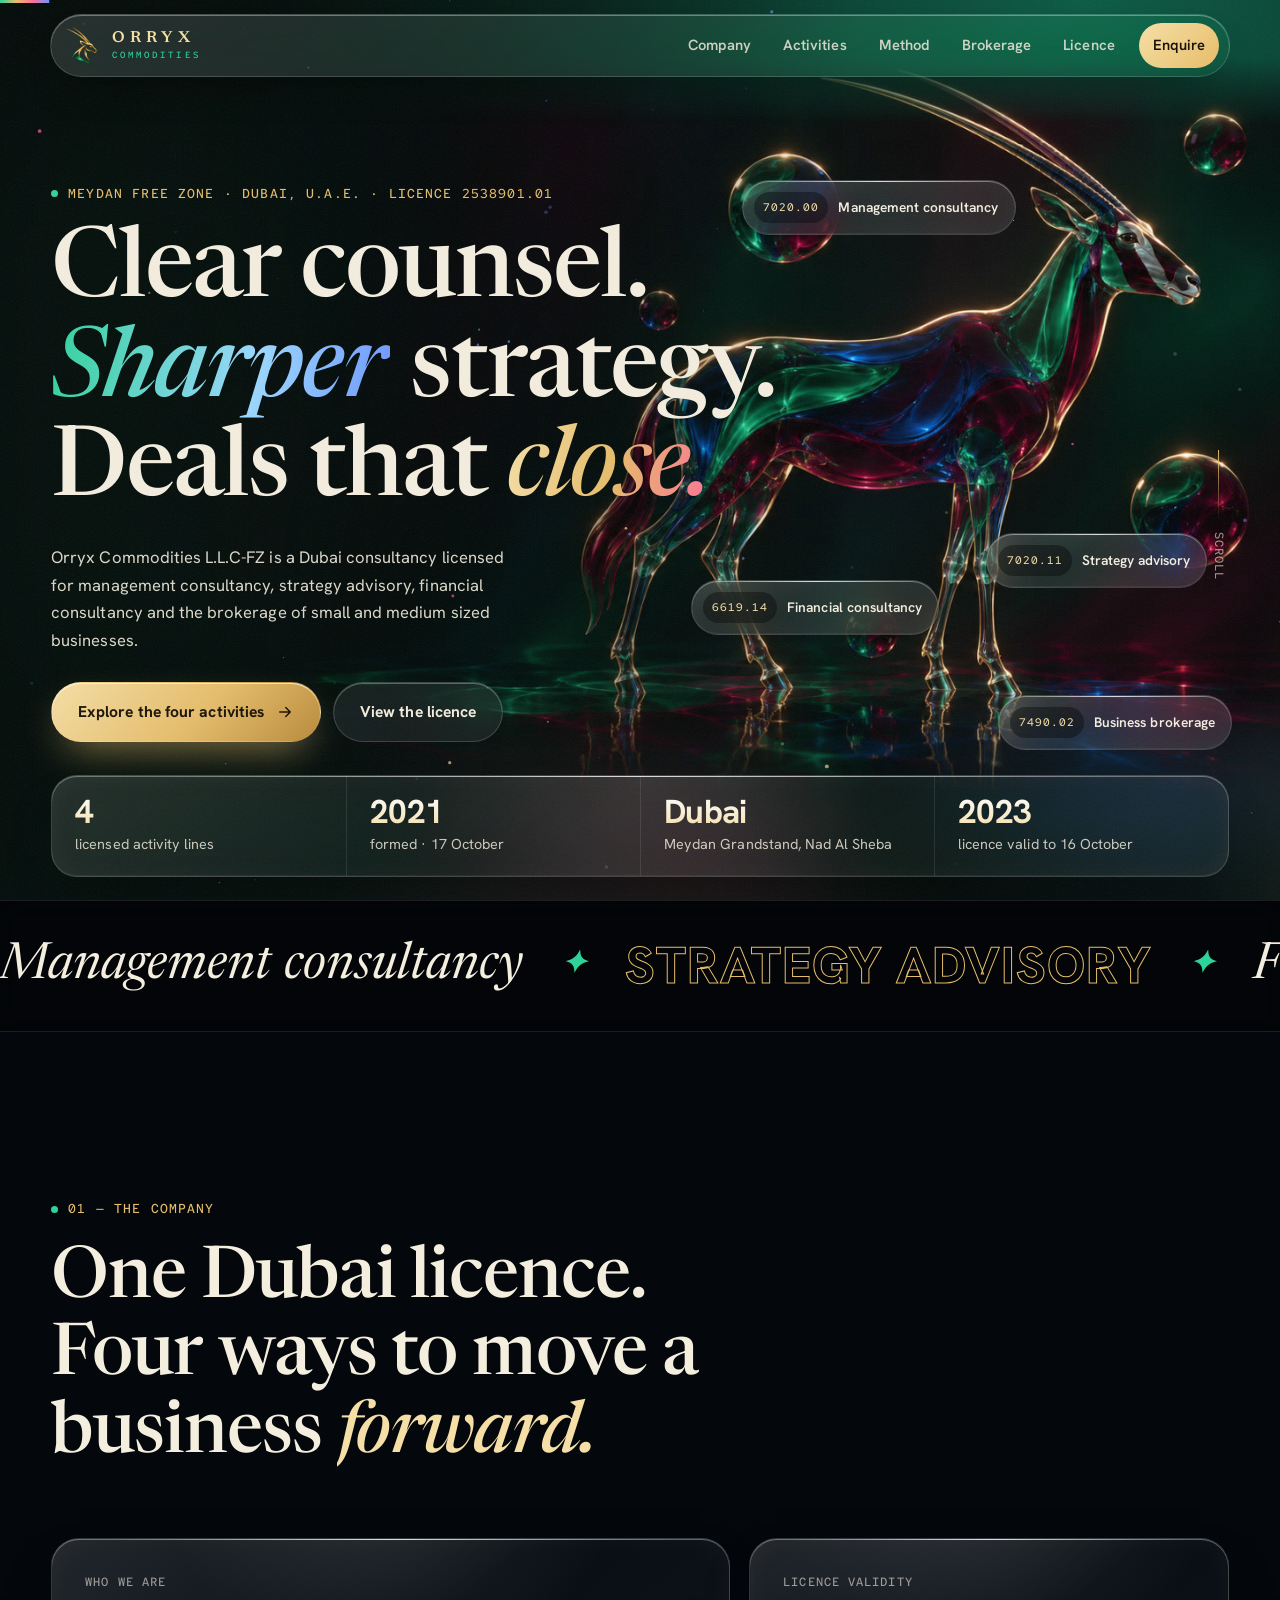
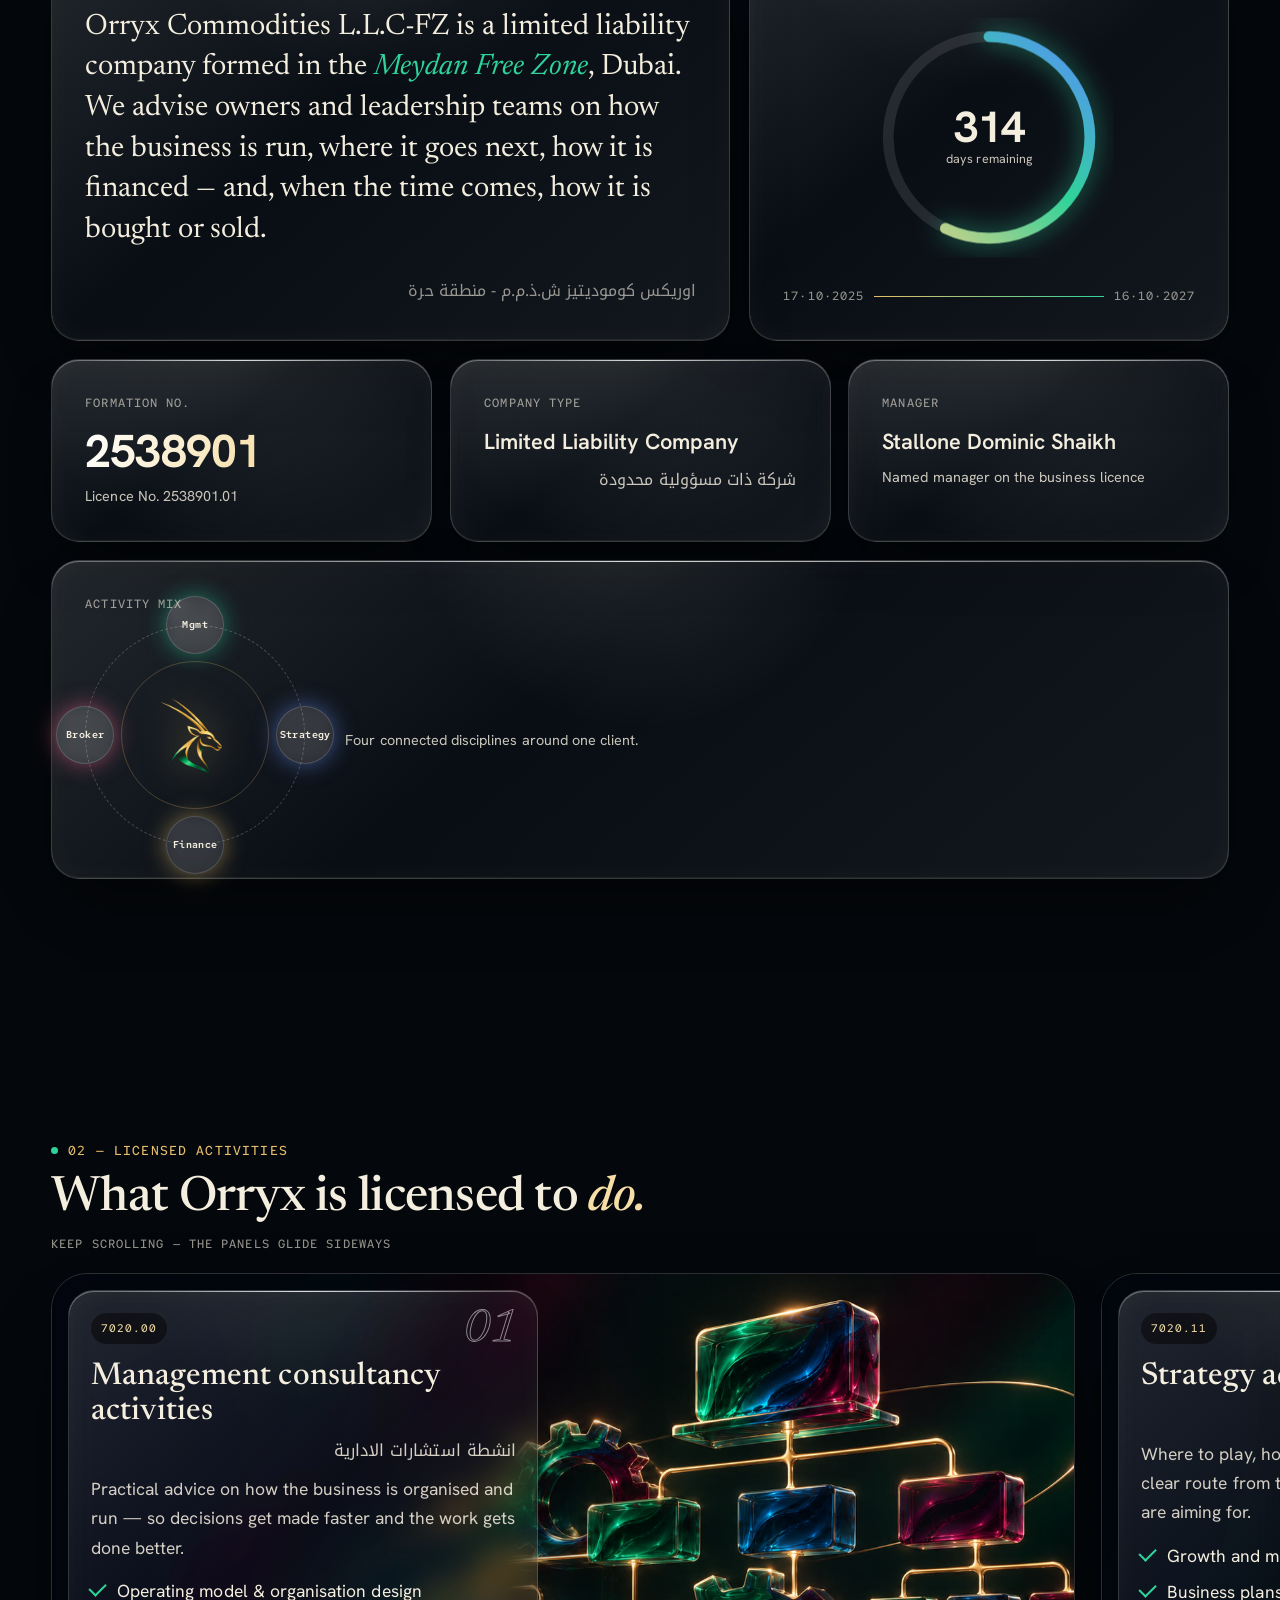
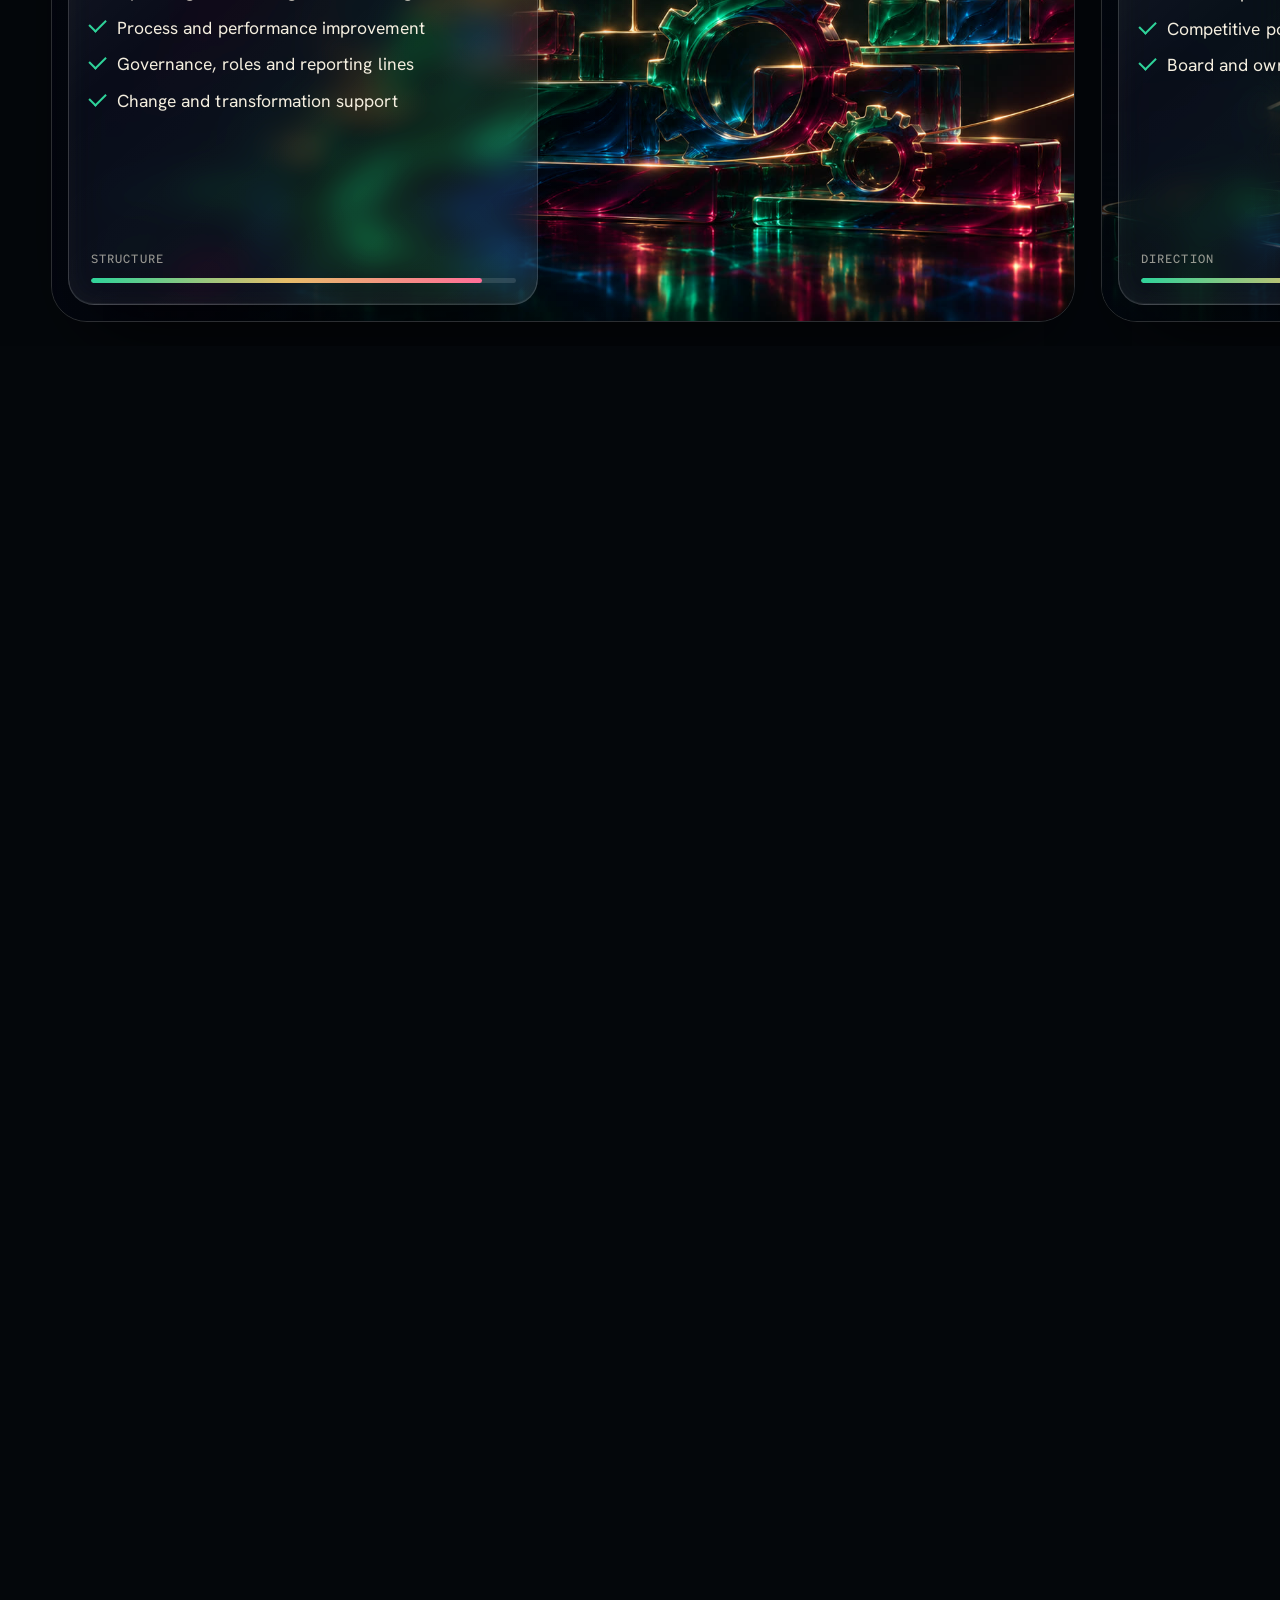
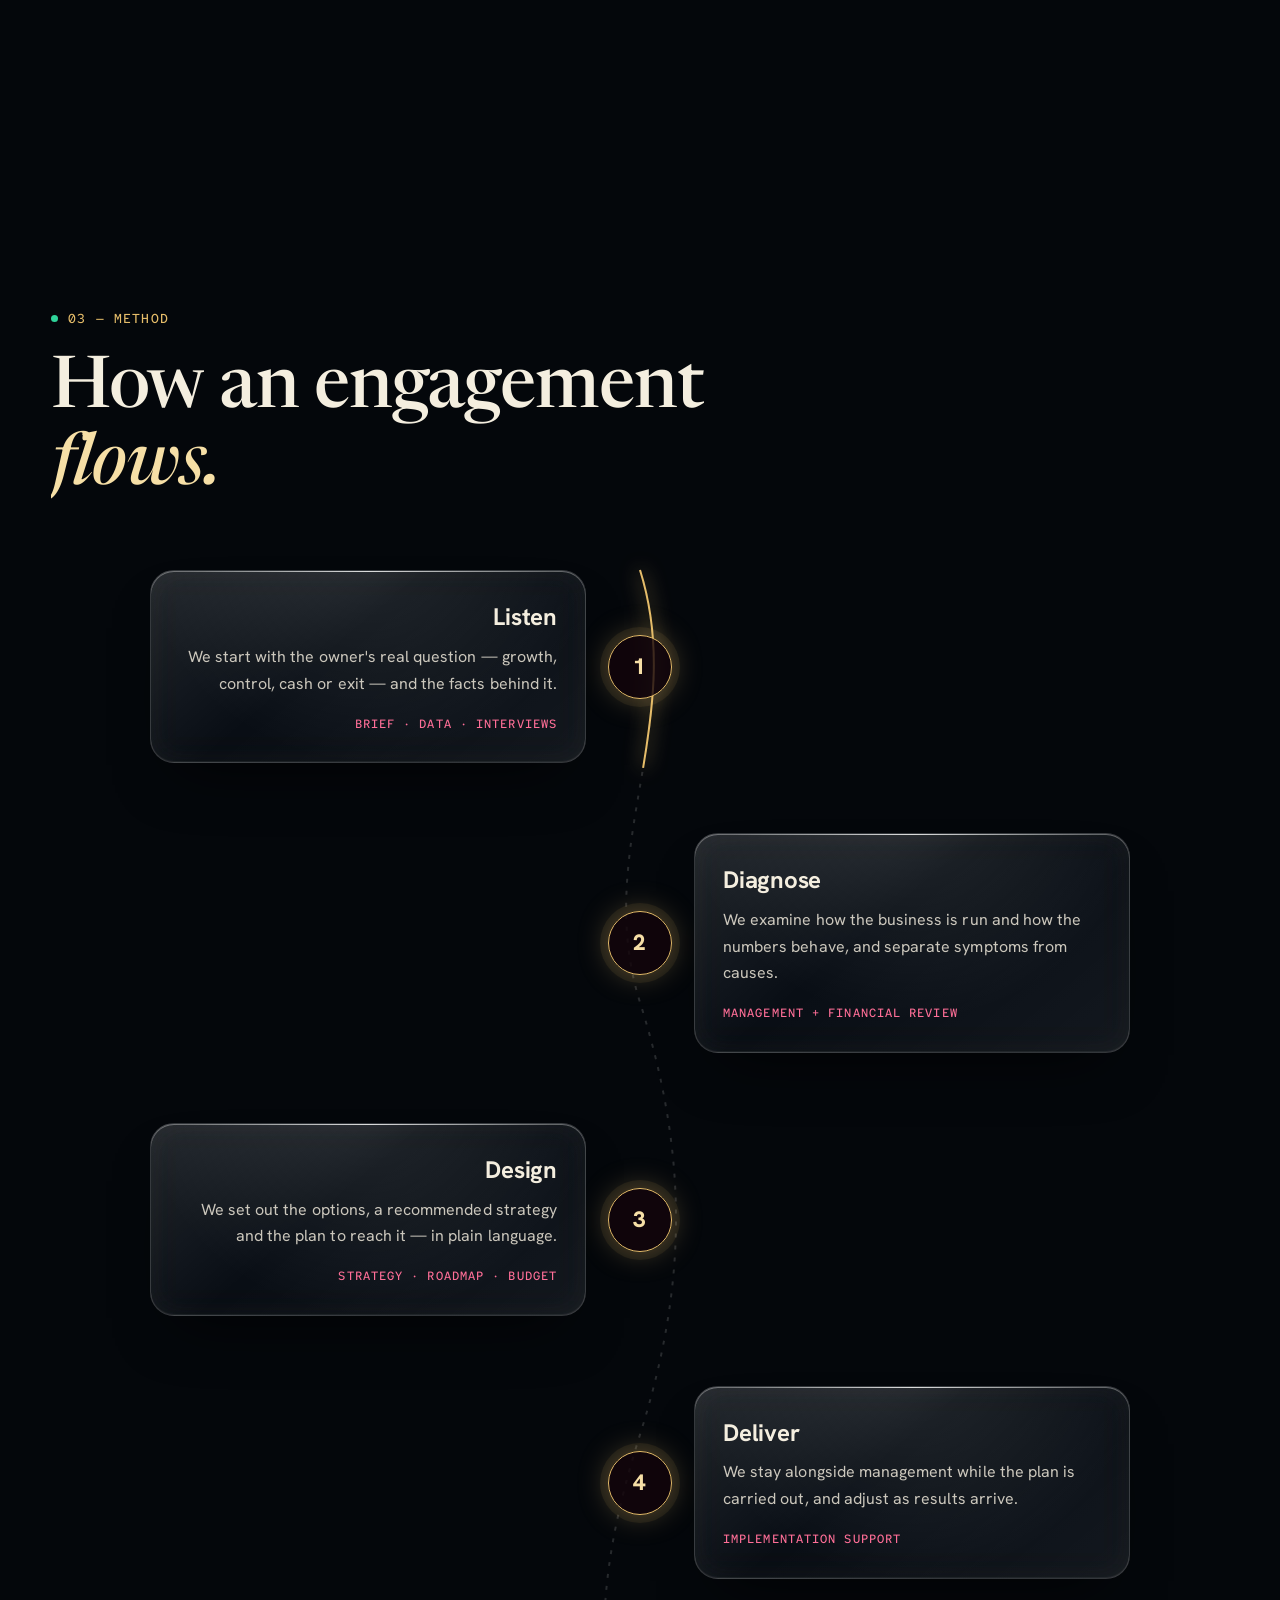
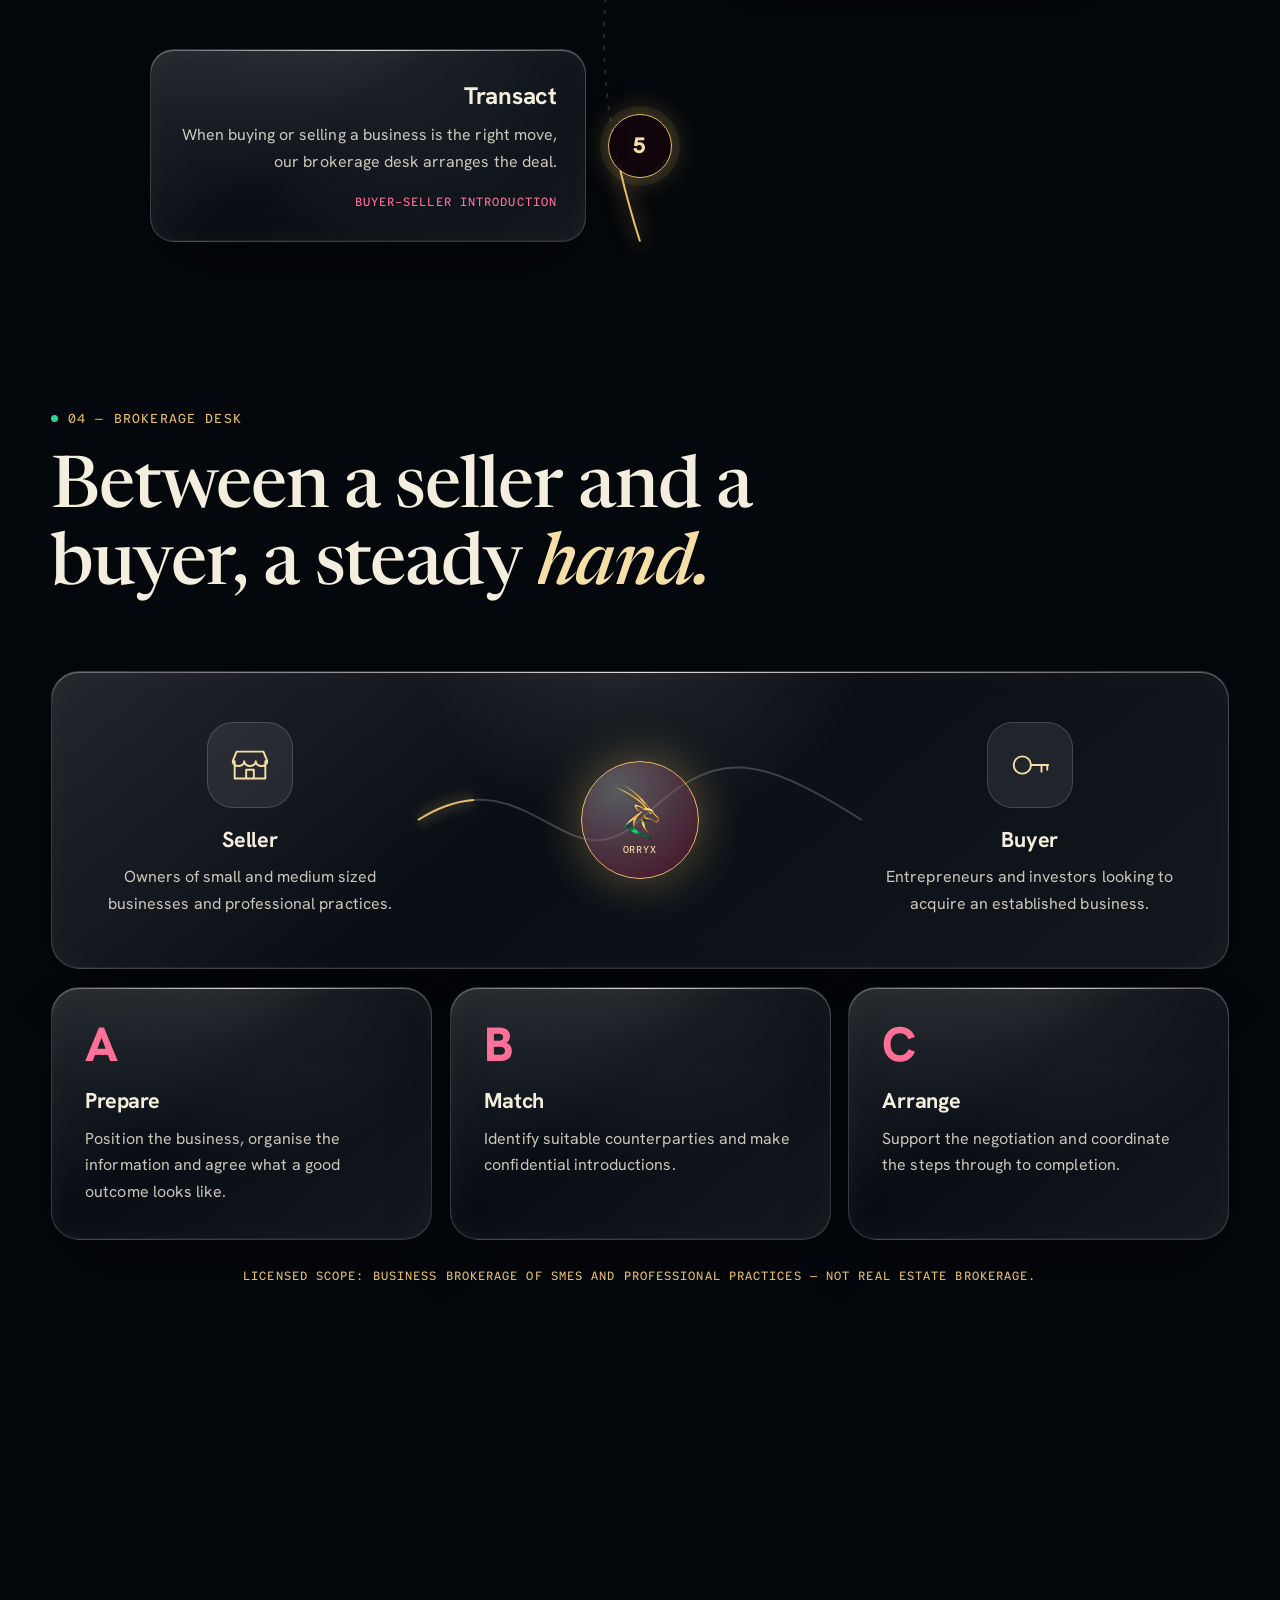
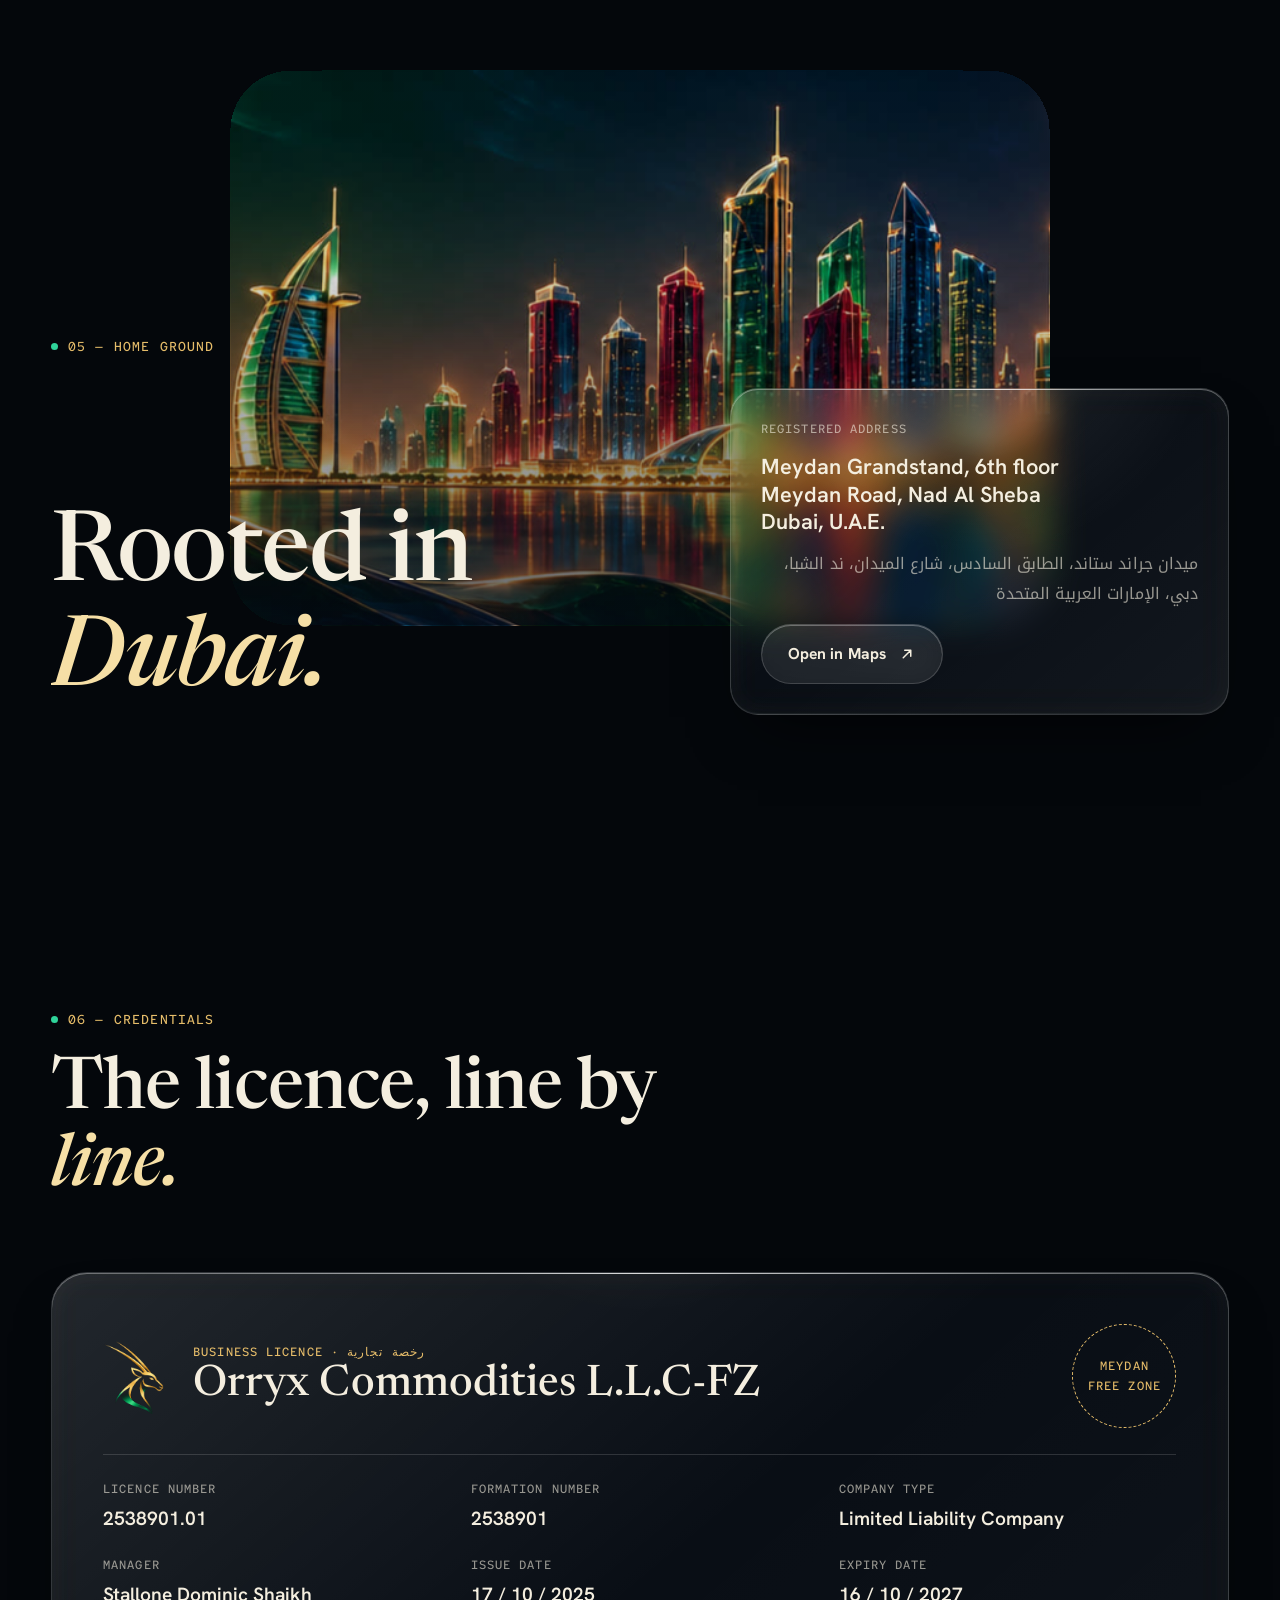
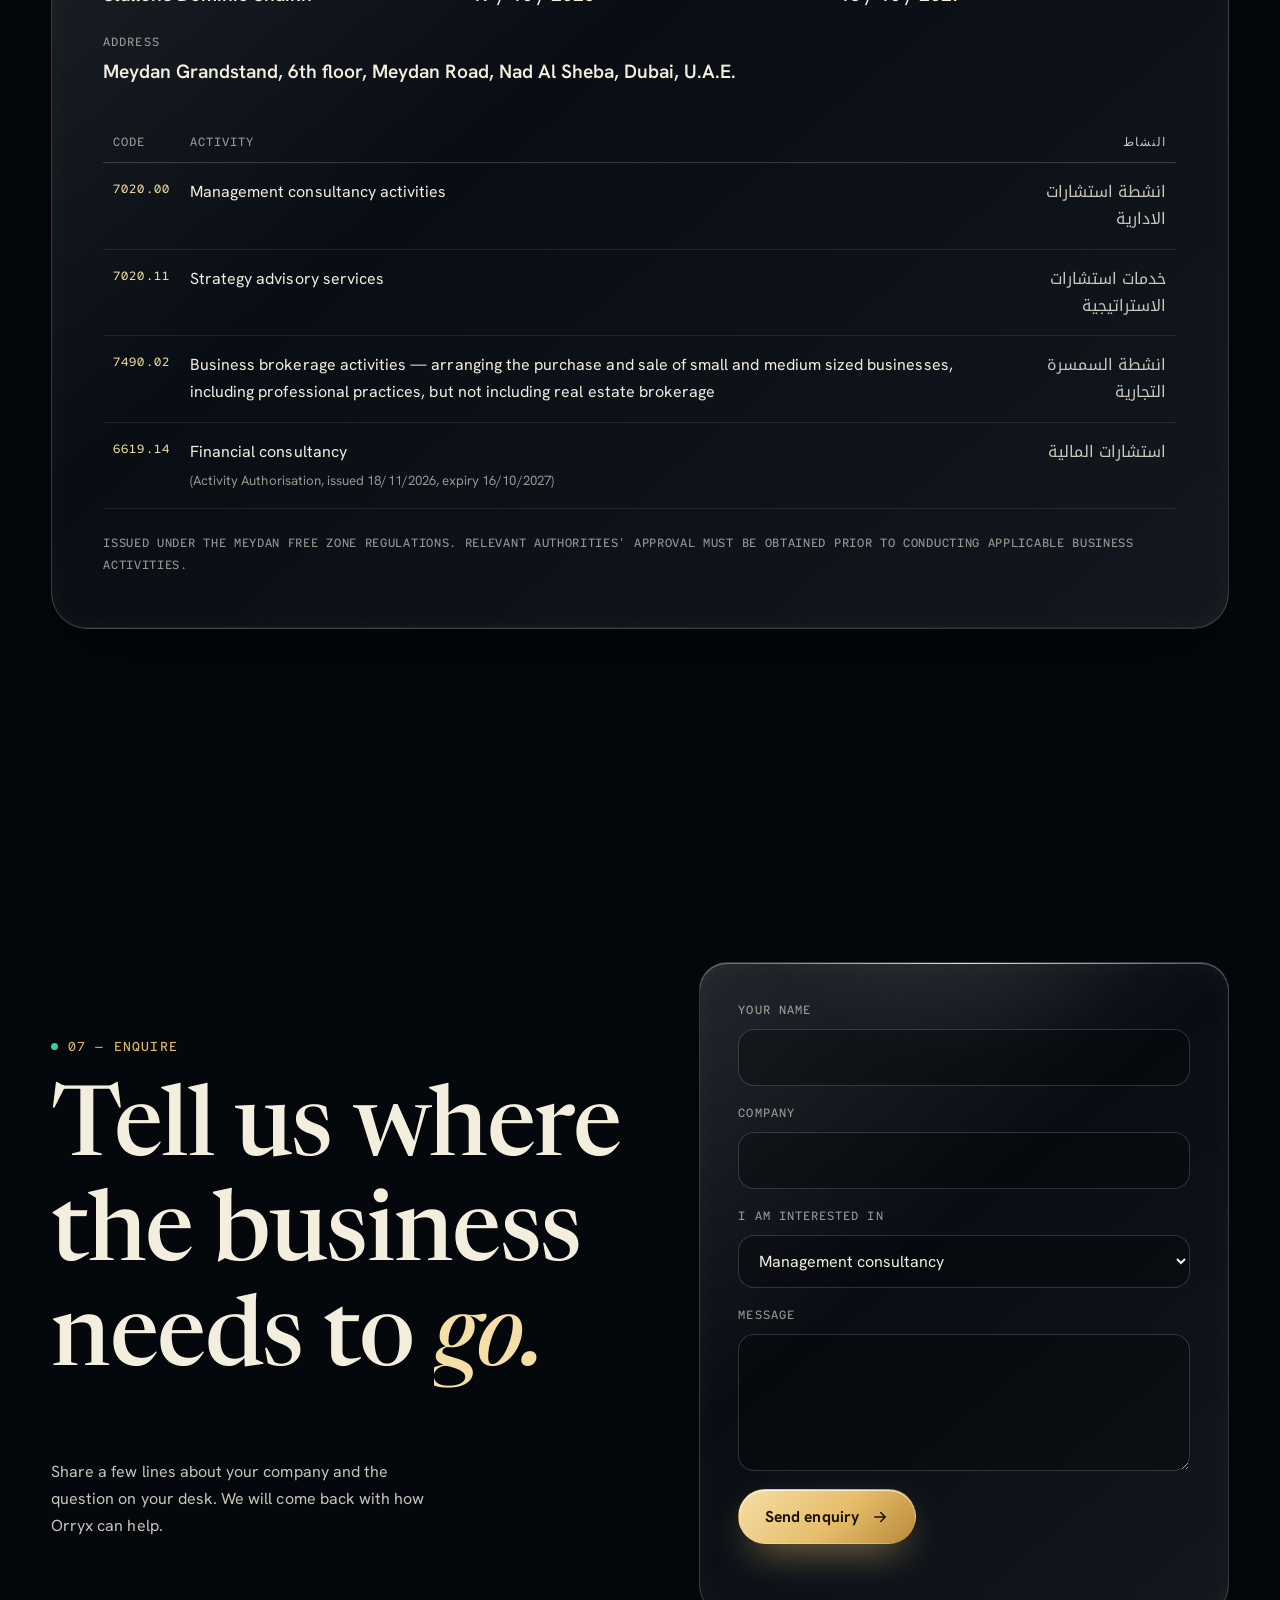
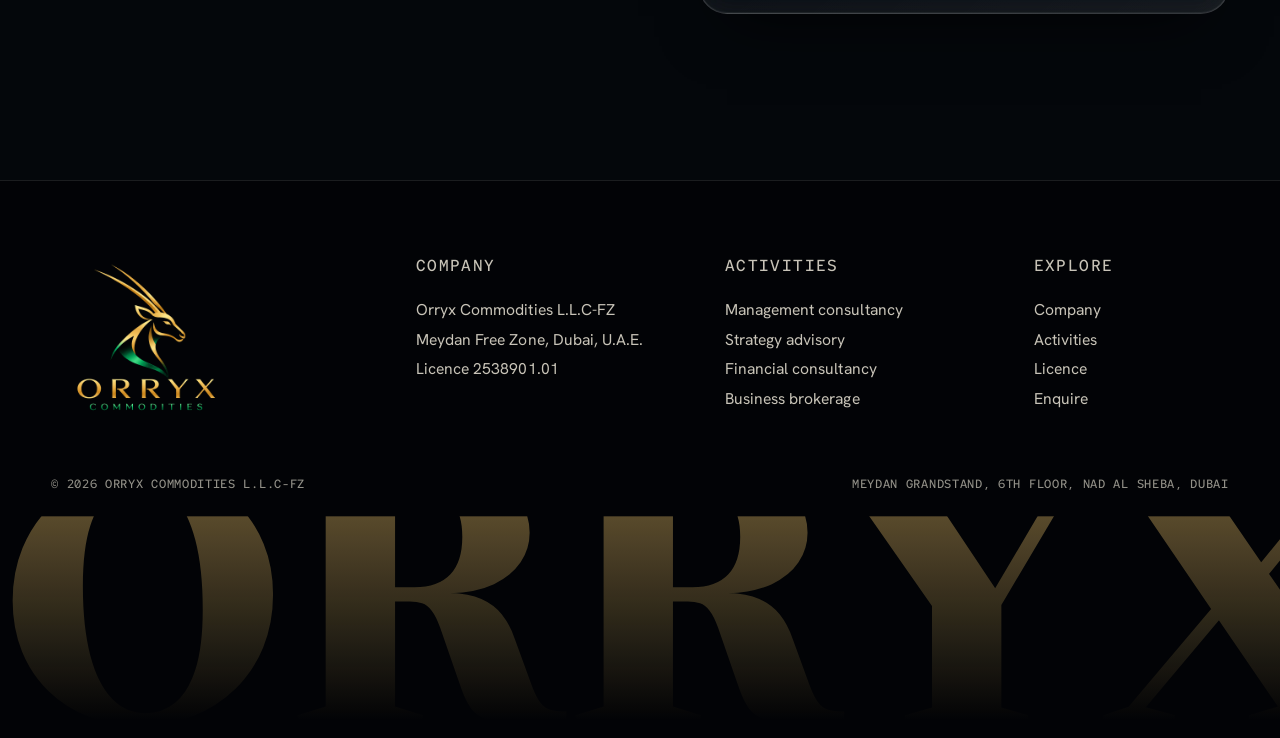
==== commit 9ea0ee5c: "Readable typography: Newsreader + Hanken Grotesk + Red Hat Mono, larger higher-contrast text Co-Auth" ====
--- a/index.html
+++ b/index.html
@@ -9,9 +9,9 @@
 <link rel="icon" type="image/png" href="assets/img/mark.png">
 <link rel="preconnect" href="https://fonts.googleapis.com">
 <link rel="preconnect" href="https://fonts.gstatic.com" crossorigin>
-<link href="https://fonts.googleapis.com/css2?family=Bodoni+Moda:ital,opsz,wght@0,6..96,400..800;1,6..96,400..800&family=Syne:wght@500;600;700;800&family=Figtree:wght@300;400;500;600&family=Martian+Mono:wght@300;400;500&family=Noto+Kufi+Arabic:wght@400;600&display=swap" rel="stylesheet">
+<link href="https://fonts.googleapis.com/css2?family=Newsreader:ital,opsz,wght@0,6..72,400..700;1,6..72,400..700&family=Hanken+Grotesk:wght@400;500;600;700;800&family=Red+Hat+Mono:wght@400;500;600&family=Noto+Kufi+Arabic:wght@400;600&display=swap" rel="stylesheet">
 <link rel="preload" as="image" href="assets/img/hero.jpg">
-<link rel="stylesheet" href="css/style.css?v=14">
+<link rel="stylesheet" href="css/style.css?v=16">
 </head>
 <body>
 
@@ -63,7 +63,7 @@
 
   <div class="hero__chips" aria-hidden="true">
     <div class="chip glass" data-depth="26" style="--x:58%;--y:20%"><span class="mono">7020.00</span>Management consultancy</div>
-    <div class="chip glass" data-depth="-18" style="--x:84%;--y:58%"><span class="mono">7020.11</span>Strategy advisory</div>
+    <div class="chip glass" data-depth="-18" style="--x:77%;--y:60%"><span class="mono">7020.11</span>Strategy advisory</div>
     <div class="chip glass" data-depth="32" style="--x:54%;--y:66%"><span class="mono">6619.14</span>Financial consultancy</div>
     <div class="chip glass" data-depth="-24" style="--x:78%;--y:78%"><span class="mono">7490.02</span>Business brokerage</div>
   </div>
@@ -364,6 +364,6 @@
 <script src="vendor/gsap.min.js"></script>
 <script src="vendor/ScrollTrigger.min.js"></script>
 <script src="vendor/lenis.min.js"></script>
-<script src="js/main.js?v=14"></script>
+<script src="js/main.js?v=16"></script>
 </body>
 </html>
--- a/css/style.css
+++ b/css/style.css
@@ -5,12 +5,12 @@
   --sapphire:#0a1b52; --sapphire-hi:#6d95ff;
   --wine:#4d0e26; --wine-hi:#ff6f98;
   --gold:#e6bd6a; --gold-hi:#f6dfa6;
-  --cream:#f4eedf; --mute:rgba(244,238,223,.66); --faint:rgba(244,238,223,.38);
+  --cream:#f4eedf; --mute:rgba(244,238,223,.82); --faint:rgba(244,238,223,.6);
   --glass:rgba(255,255,255,.055); --glass-b:rgba(255,255,255,.16);
-  --f-display:"Bodoni Moda",Didot,"Times New Roman",serif;
-  --f-head:"Syne",system-ui,sans-serif;
-  --f-body:"Figtree",system-ui,sans-serif;
-  --f-mono:"Martian Mono",ui-monospace,monospace;
+  --f-display:"Newsreader",Georgia,"Times New Roman",serif;
+  --f-head:"Hanken Grotesk",system-ui,sans-serif;
+  --f-body:"Hanken Grotesk",system-ui,sans-serif;
+  --f-mono:"Red Hat Mono",ui-monospace,monospace;
   --f-ar:"Noto Kufi Arabic","Geeza Pro",sans-serif;
   --r:28px; --pad:clamp(18px,4vw,56px);
   --ease:cubic-bezier(.2,.8,.2,1);
@@ -466,3 +466,47 @@
   a,button,select,label,.panel,[data-magnetic]{cursor:url("data:image/svg+xml,%3Csvg%20xmlns%3D%22http%3A//www.w3.org/2000/svg%22%20width%3D%2228%22%20height%3D%2230%22%20viewBox%3D%220%200%2028%2030%22%3E%3Cpath%20d%3D%22M4%202.5v21l5.6-5.1%203.6%208.3%203.4-1.5-3.6-8.1h7.6z%22%20fill%3D%22%23000%22%20stroke%3D%22%23e6bd6a%22%20stroke-width%3D%221.8%22%20stroke-linejoin%3D%22round%22/%3E%3C/svg%3E") 4 2,pointer}
   input,textarea{cursor:text}
 }
+
+/* ===== v15: readable typography ===== */
+body{font-size:clamp(16px,1.12vw,18px);line-height:1.68;font-weight:400;letter-spacing:.003em}
+.mono{font-size:.76rem;font-weight:500;letter-spacing:.09em}
+.kicker{font-size:.8rem}
+.h2{font-weight:500;letter-spacing:-.015em;line-height:1.08}
+.h2 .w:nth-child(3n) > span{font-style:normal;color:inherit}
+.h2 .w:last-child > span{font-style:italic;color:var(--gold-hi)}
+.hero__title{font-weight:500;letter-spacing:-.02em;line-height:1.02}
+.hero__title em{font-weight:500}
+.hero__lede{color:rgba(244,238,223,.9)}
+.big{font-weight:400;line-height:1.38;letter-spacing:0}
+.mid,.cert dd{font-weight:600;letter-spacing:0}
+.num,.statbar b,.ring__mid b{font-weight:700;letter-spacing:-.02em}
+.statbar small,.sub{font-size:.9rem}
+.nav__links a{font-size:.92rem;font-weight:600}
+.nav__brand b{font-family:var(--f-display);font-weight:600}
+.nav__brand em{font-size:.56rem;font-weight:500}
+.btn{font-weight:700;font-size:.98rem;letter-spacing:.005em}
+.chip{font-weight:600;font-size:.86rem}
+.chip .mono,.code{font-size:.7rem}
+.panel h3{font-weight:500;line-height:1.12}
+.panel p{color:rgba(244,238,223,.86)}
+.step h4,.deal h4,.trio h4{font-weight:700;letter-spacing:-.01em}
+.step p,.deal p,.trio p,.lede{color:var(--mute);font-size:1rem}
+.fine{font-size:.7rem;letter-spacing:.05em;line-height:1.55}
+.cert dt,.cert__table th{font-size:.74rem;font-weight:500;letter-spacing:.09em}
+.cert__table{font-size:1rem}
+.cert__foot,.footer__base{font-size:.72rem;letter-spacing:.06em}
+.footer p{font-size:.98rem}
+.form label .mono{font-size:.74rem}
+.ar{font-size:1rem}
+.marquee__track .alt{font-weight:800}
+.idx{font-family:var(--f-display)}
+.deal__hub .mono{font-size:.6rem}
+.node i{font-size:.6rem}
+@media (min-width:900px){
+  .panel__body{font-size:clamp(13px,2.05vh,17.5px)}
+  .fine{font-size:clamp(.6rem,1.35vh,.7rem)}
+}
+@media (max-width:899px) and (orientation:portrait){
+  .hero__actions .btn{font-size:clamp(.8rem,3.5vw,.95rem)}
+  .statbar small{font-size:.76rem}
+}
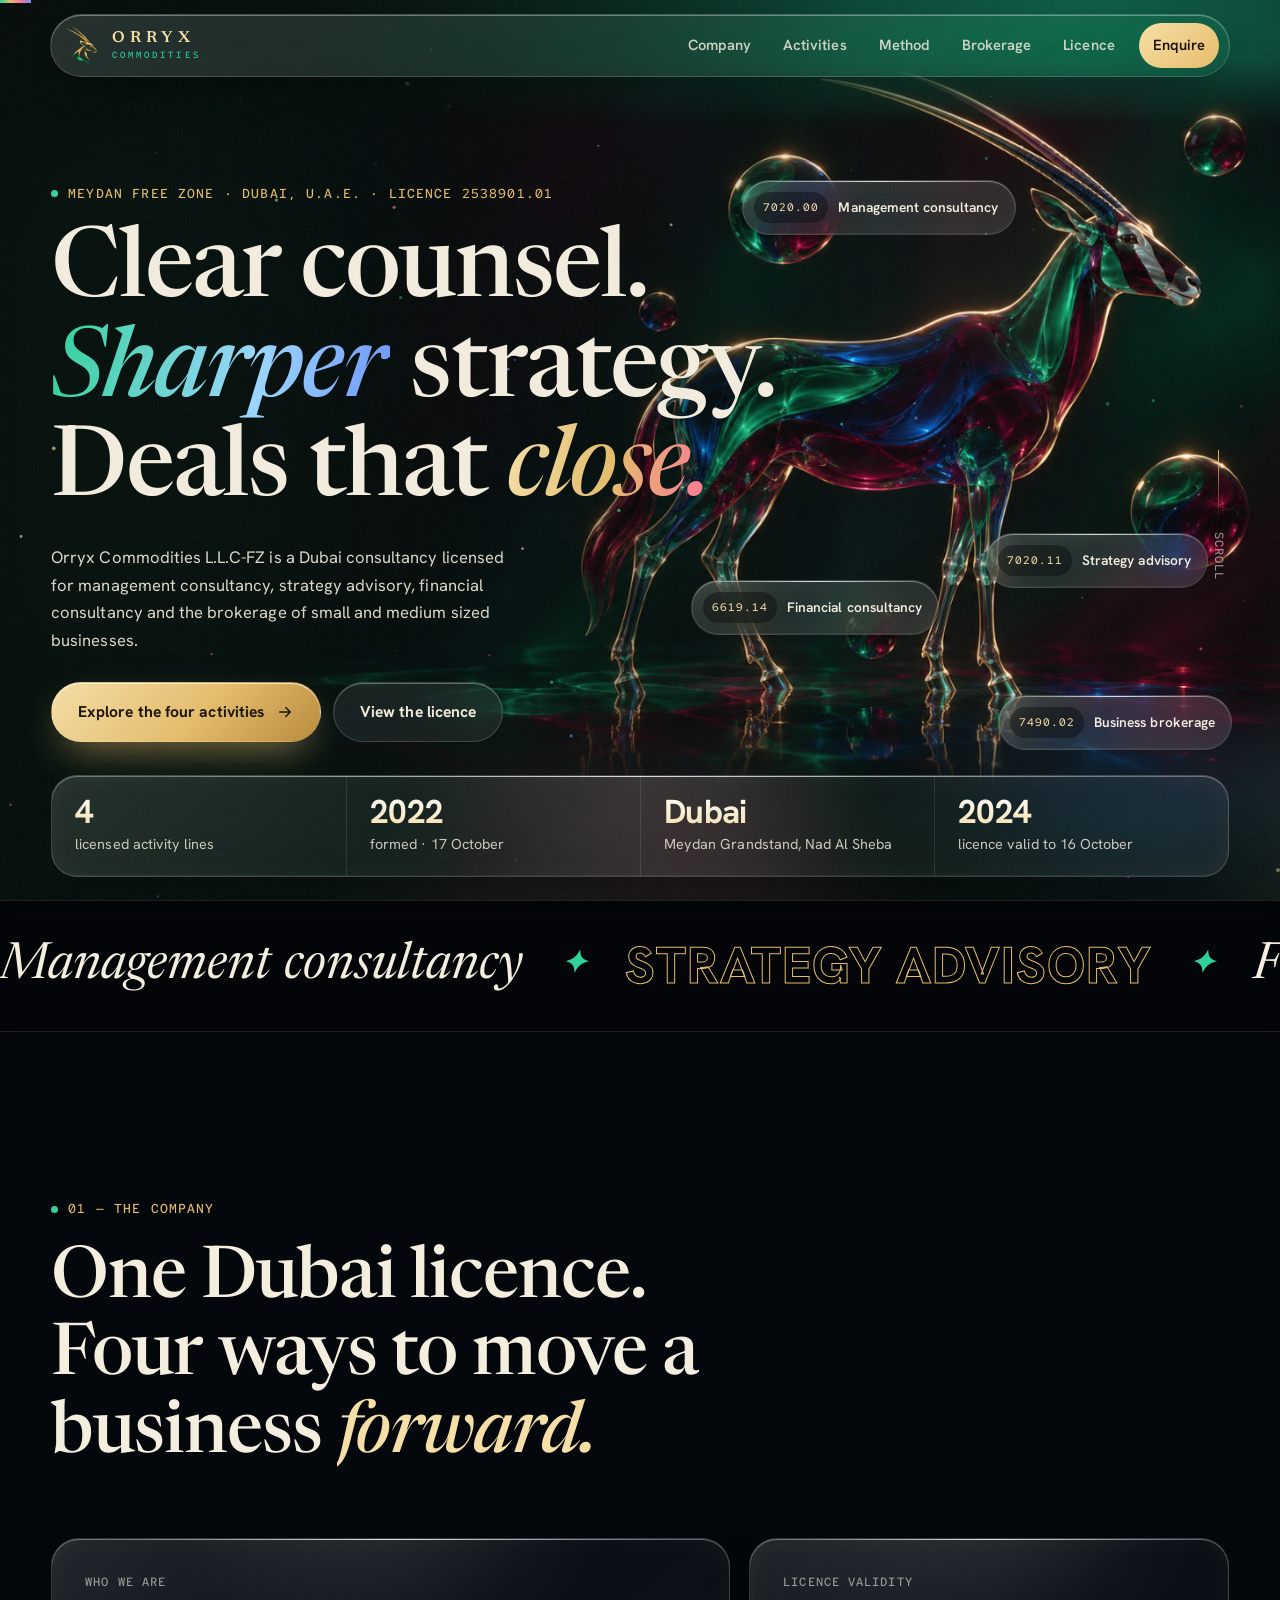
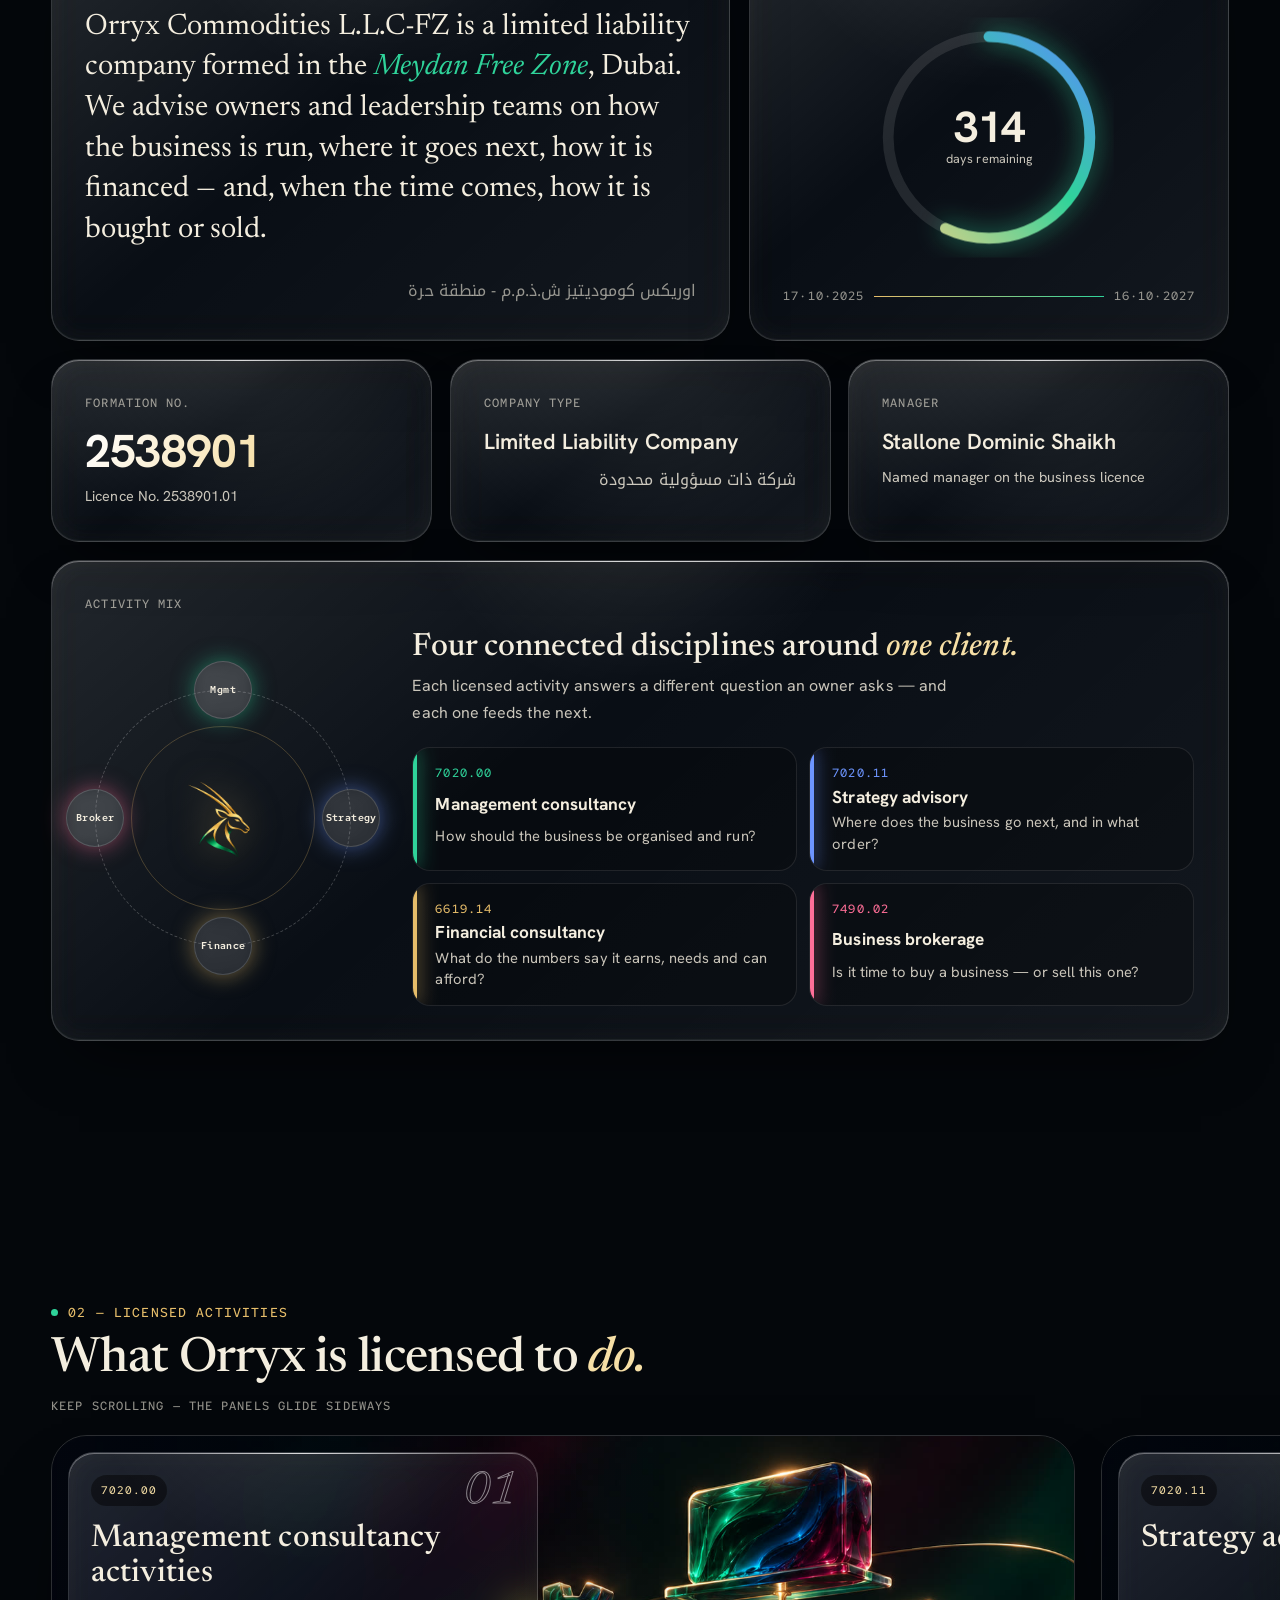
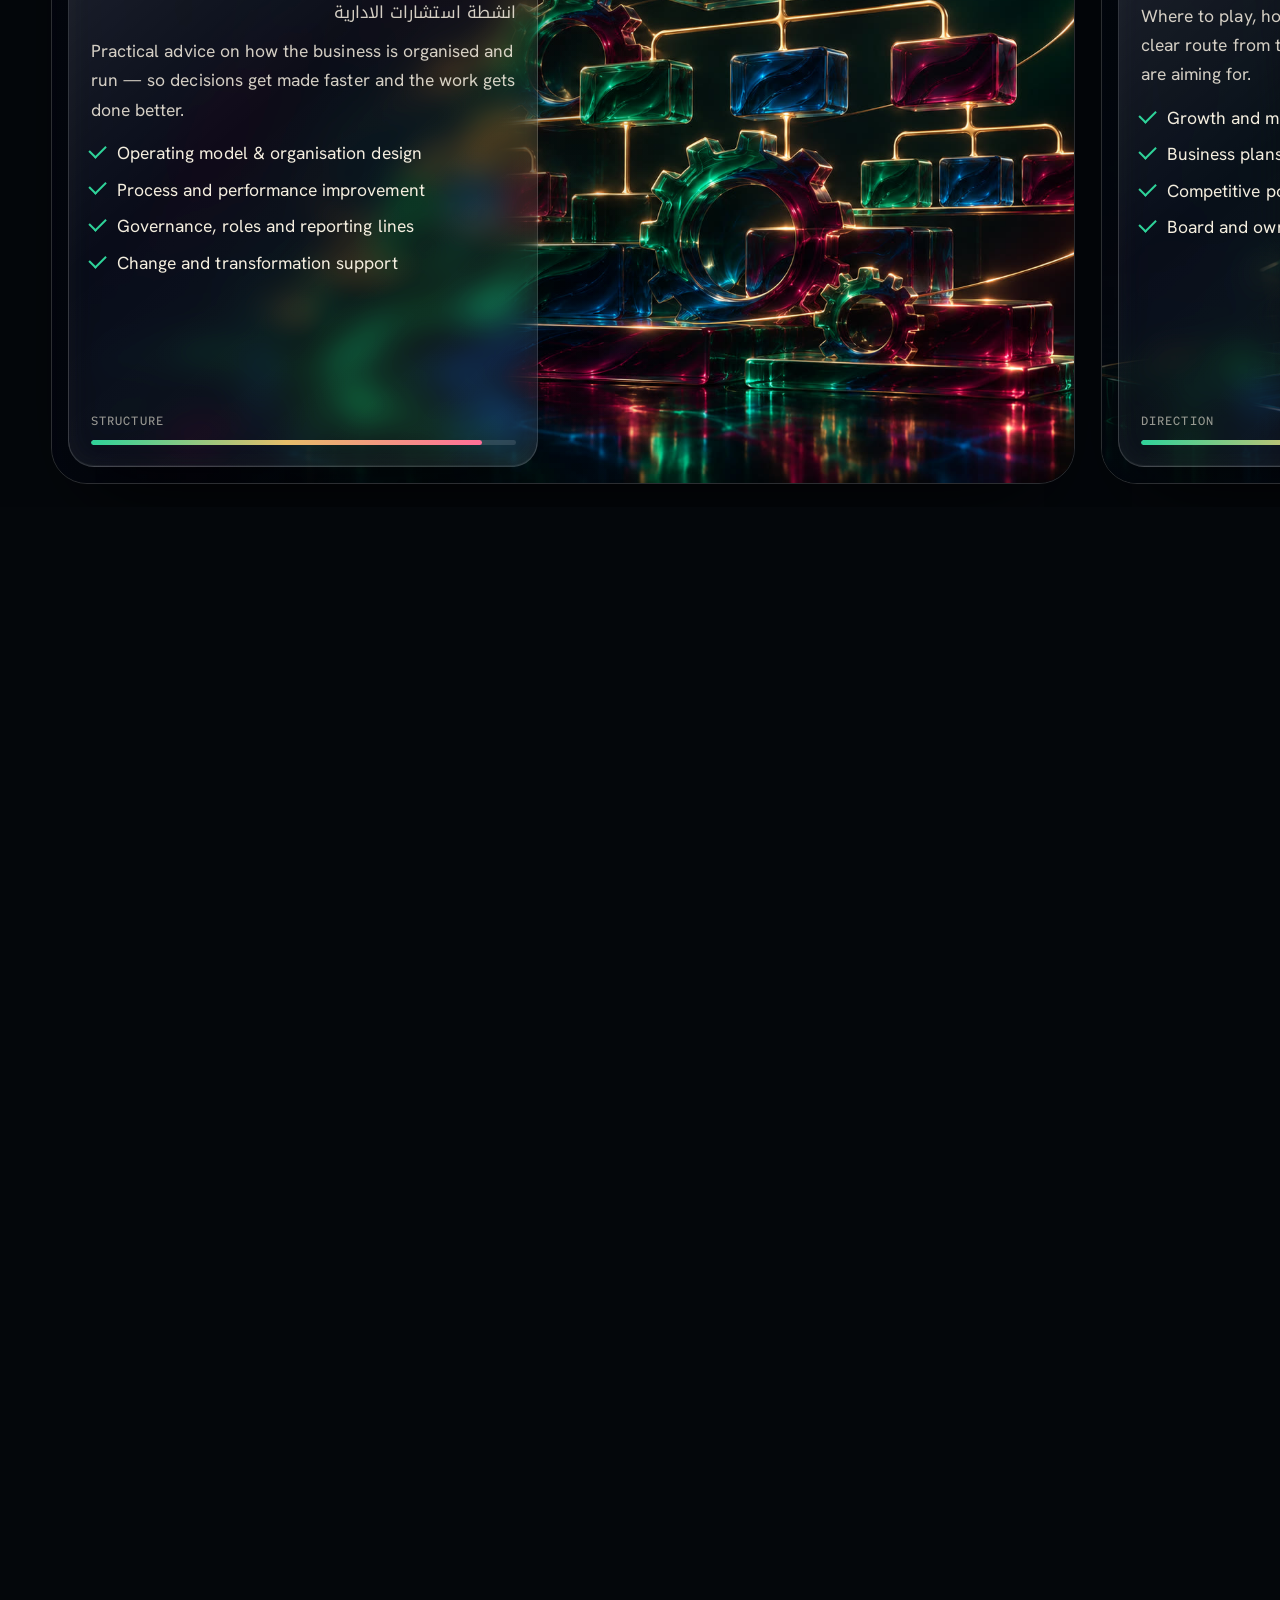
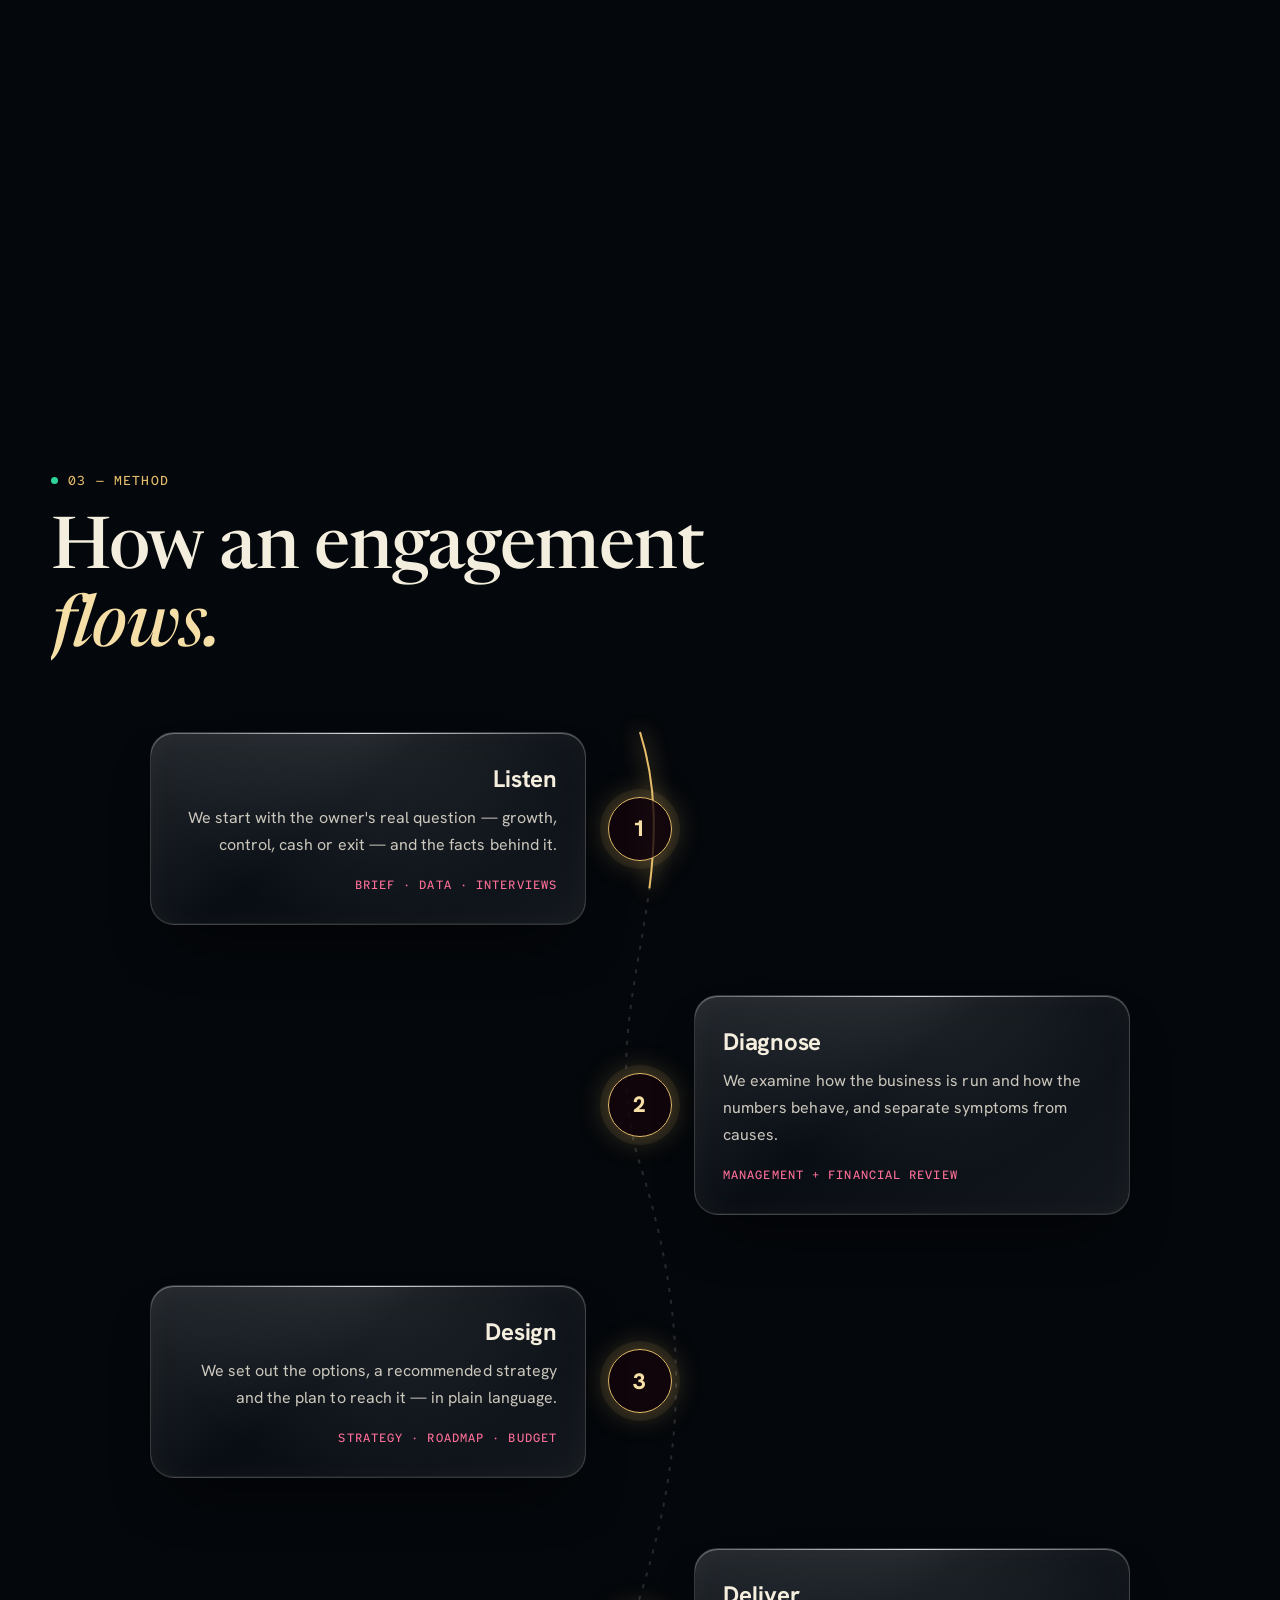
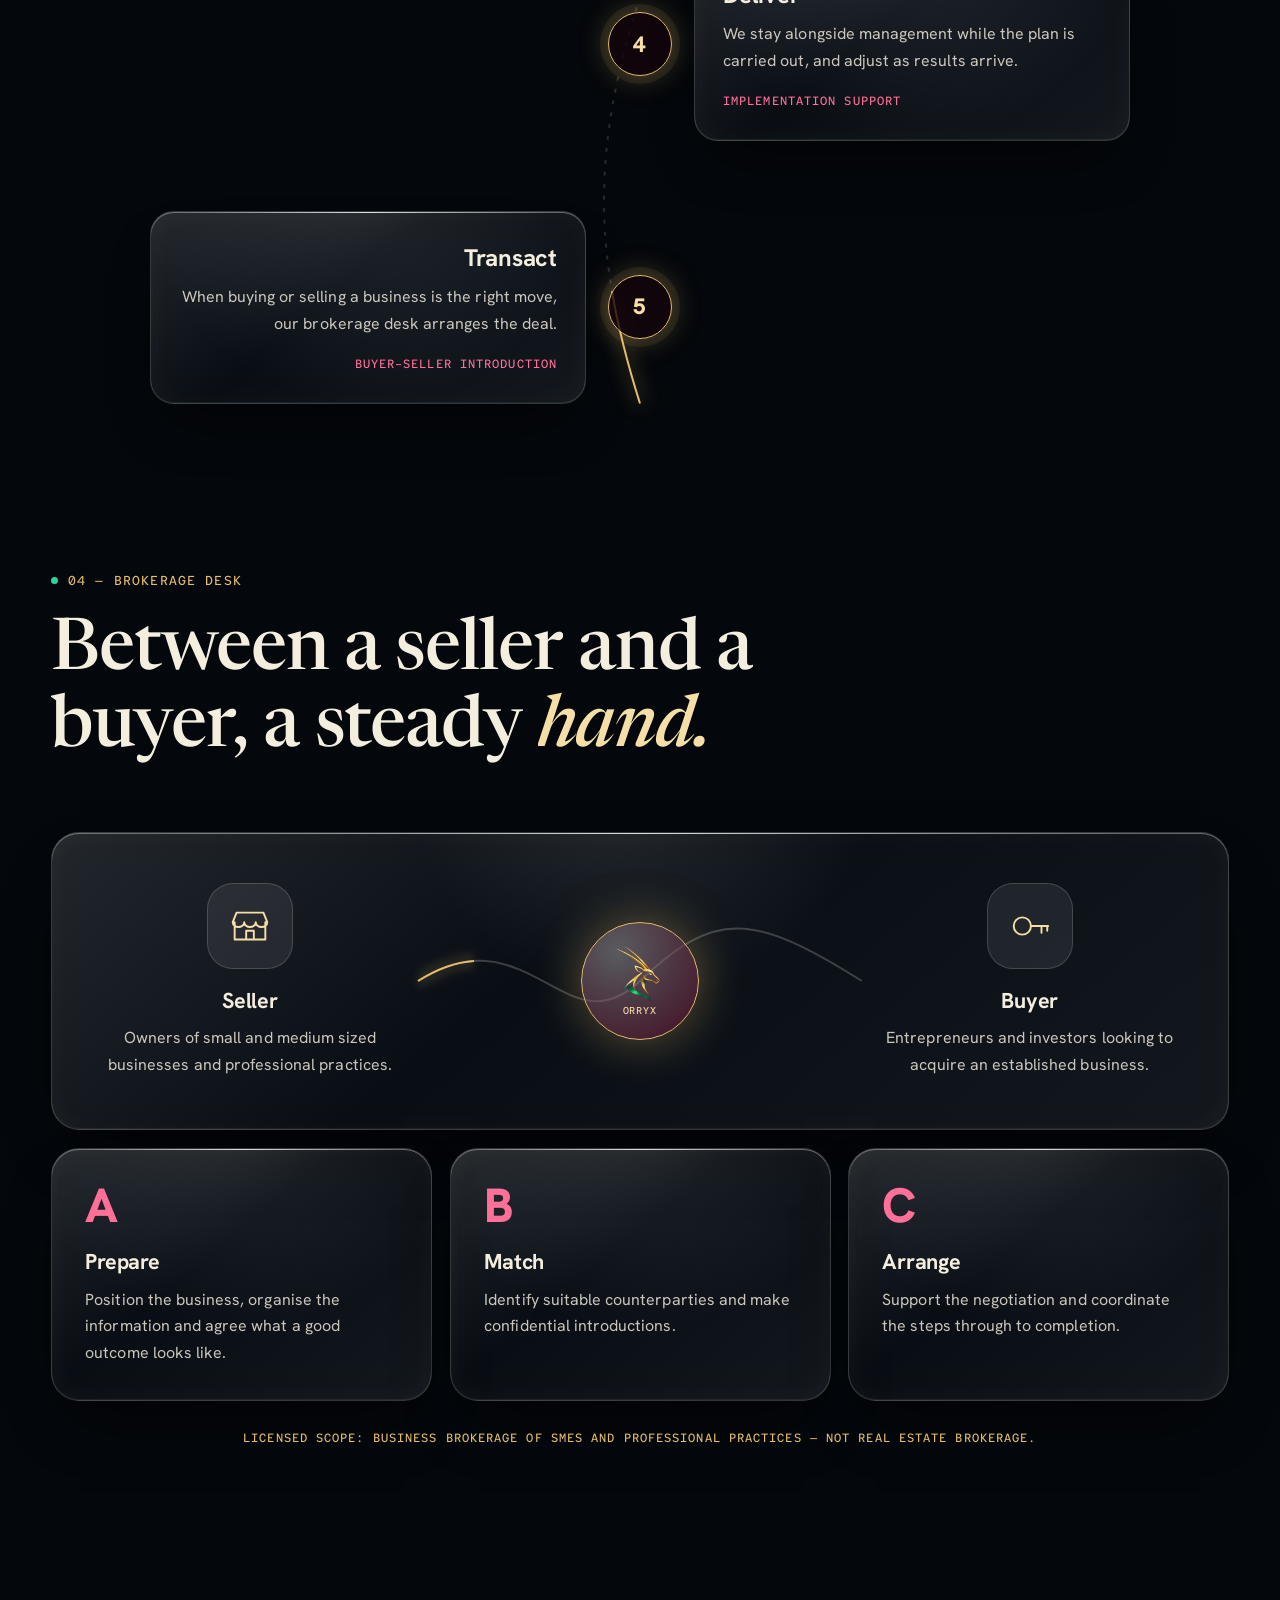
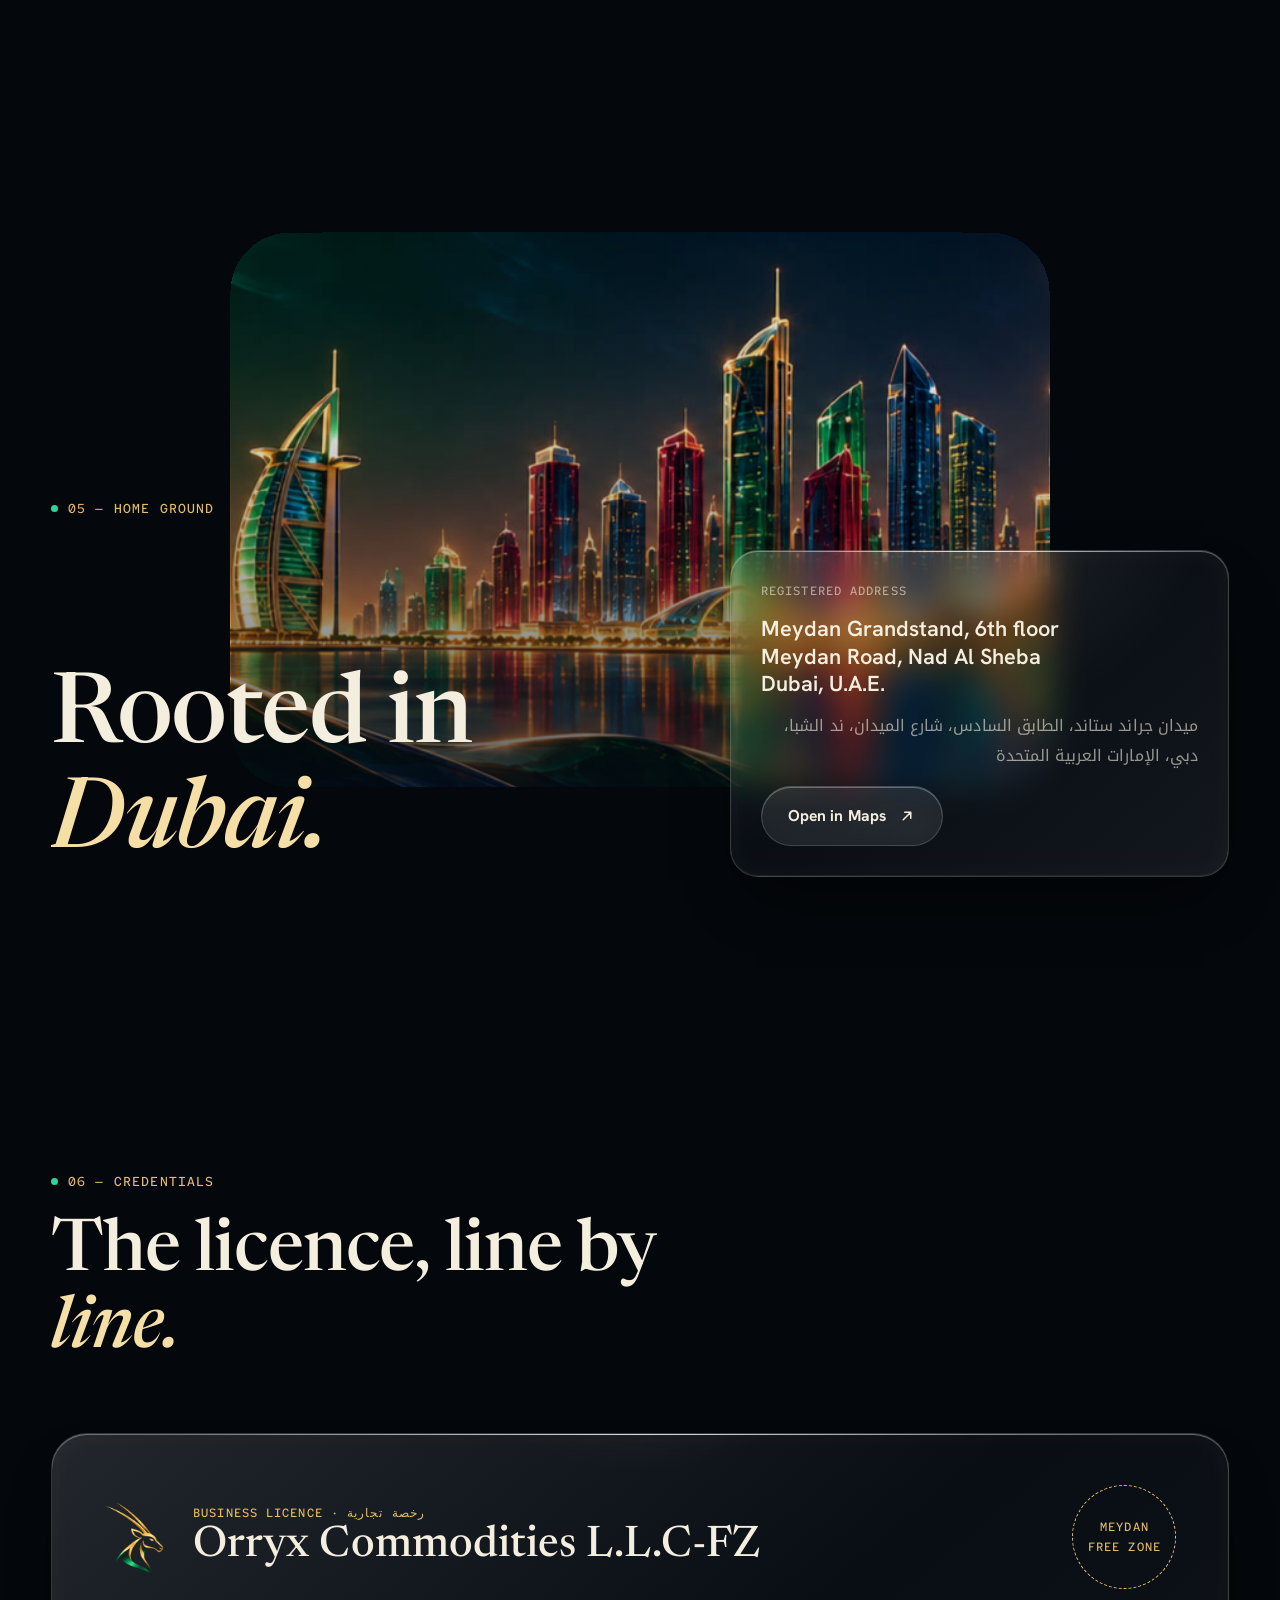
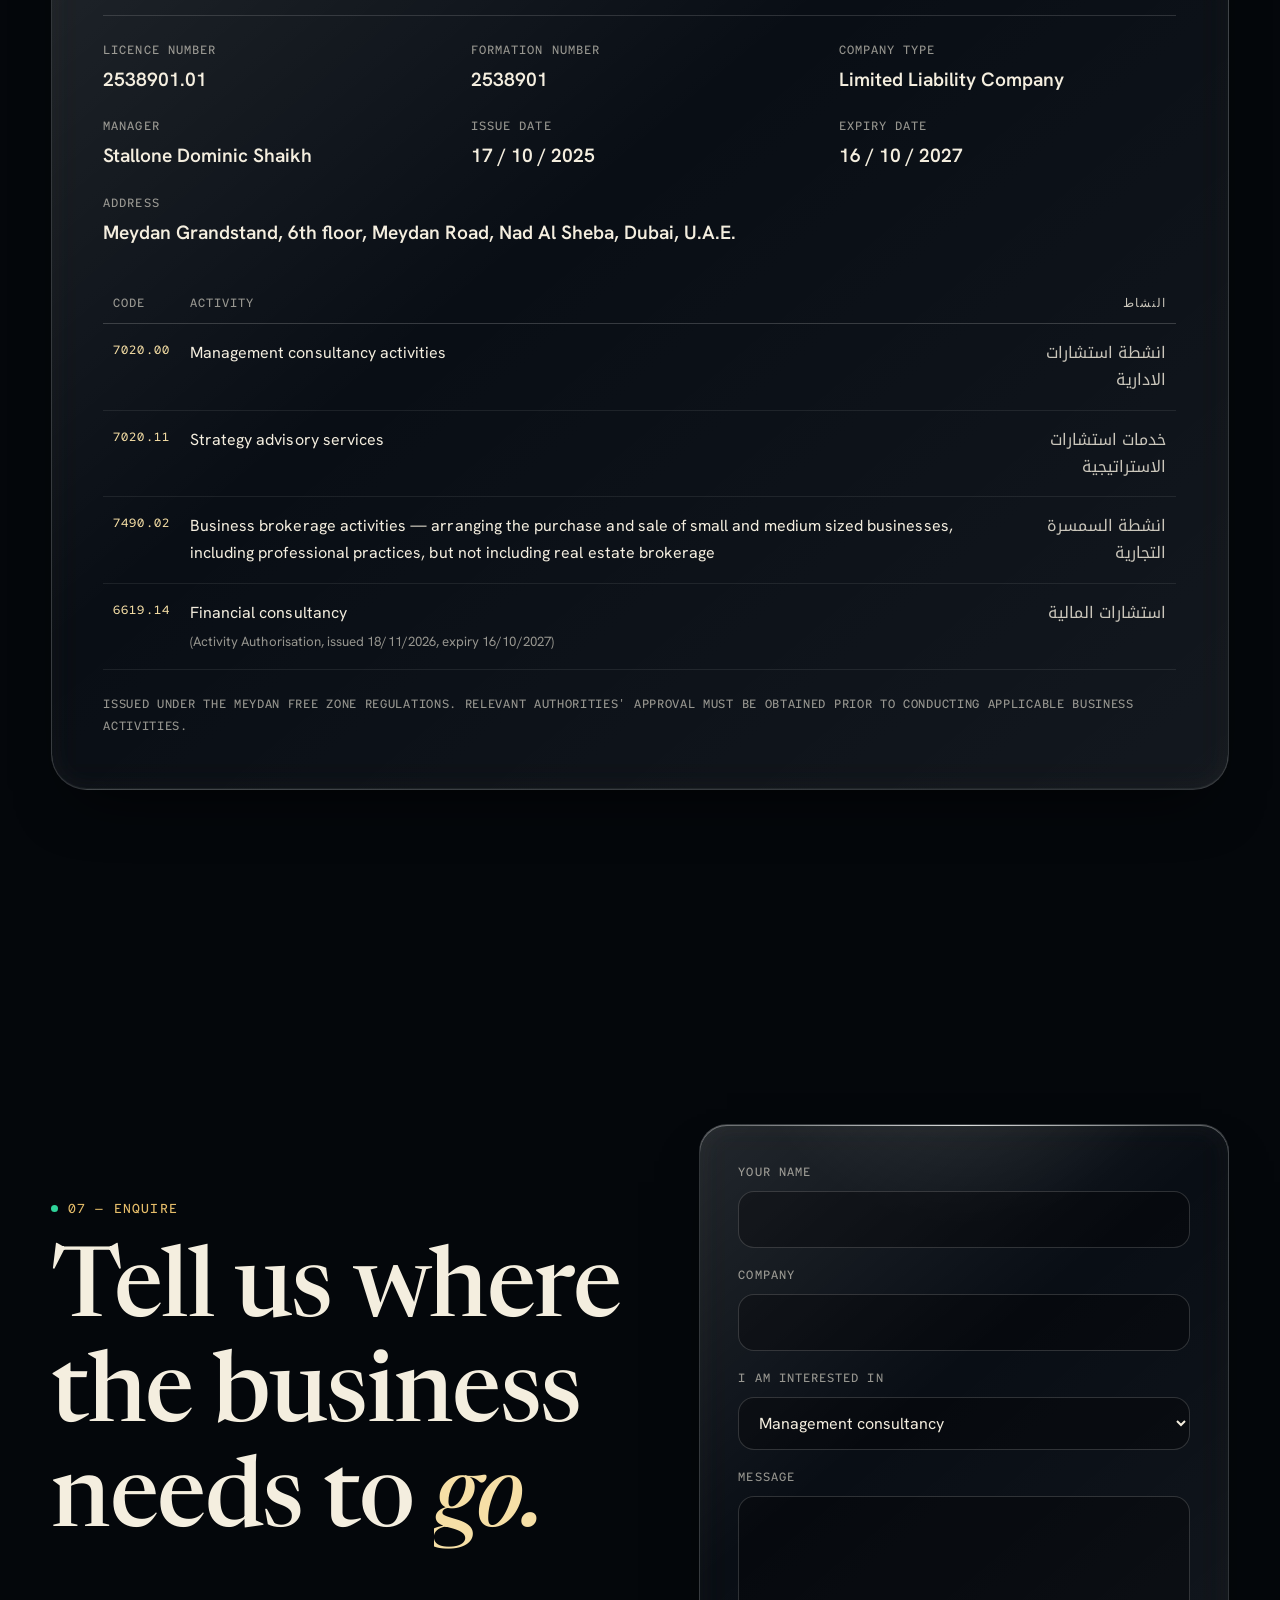
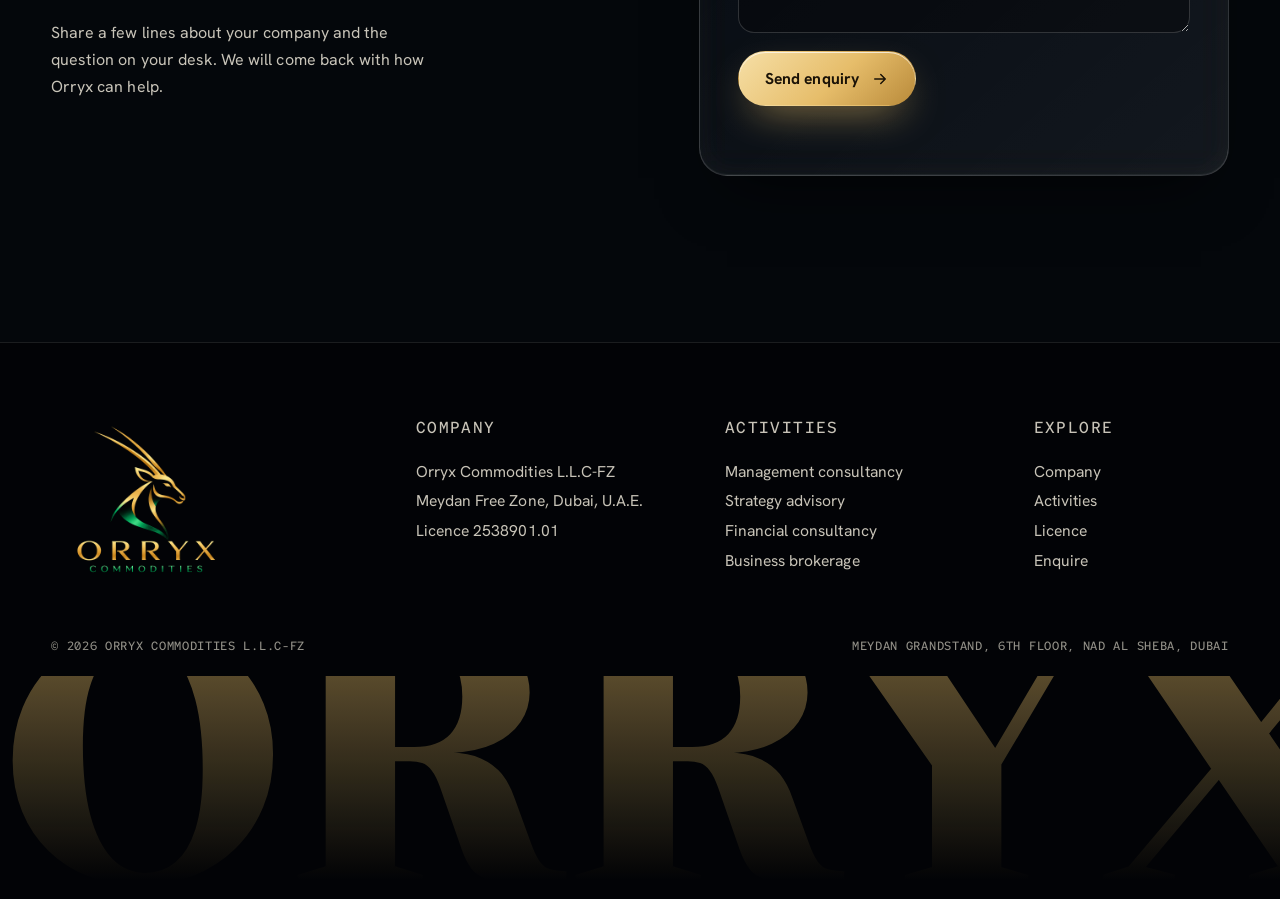
==== commit 6b7bf95d: "Fill Activity Mix card with the four licensed activities Co-Authored-By: Claude Fable 5.2 <noreply@a" ====
--- a/index.html
+++ b/index.html
@@ -11,7 +11,7 @@
 <link rel="preconnect" href="https://fonts.gstatic.com" crossorigin>
 <link href="https://fonts.googleapis.com/css2?family=Newsreader:ital,opsz,wght@0,6..72,400..700;1,6..72,400..700&family=Hanken+Grotesk:wght@400;500;600;700;800&family=Red+Hat+Mono:wght@400;500;600&family=Noto+Kufi+Arabic:wght@400;600&display=swap" rel="stylesheet">
 <link rel="preload" as="image" href="assets/img/hero.jpg">
-<link rel="stylesheet" href="css/style.css?v=16">
+<link rel="stylesheet" href="css/style.css?v=17">
 </head>
 <body>
 
@@ -155,7 +155,16 @@
             <span class="node n3"><i>Finance</i></span><span class="node n4"><i>Broker</i></span>
           </div>
         </div>
-        <p class="sub">Four connected disciplines around one client.</p>
+        <div class="mix">
+          <h3 class="mix__title">Four connected disciplines around <em>one client.</em></h3>
+          <p class="mix__lede">Each licensed activity answers a different question an owner asks — and each one feeds the next.</p>
+          <div class="mix__grid">
+            <a href="#activities" class="mix__item" style="--c:var(--emerald-hi)"><span class="mono">7020.00</span><b>Management consultancy</b><small>How should the business be organised and run?</small></a>
+            <a href="#activities" class="mix__item" style="--c:var(--sapphire-hi)"><span class="mono">7020.11</span><b>Strategy advisory</b><small>Where does the business go next, and in what order?</small></a>
+            <a href="#activities" class="mix__item" style="--c:var(--gold)"><span class="mono">6619.14</span><b>Financial consultancy</b><small>What do the numbers say it earns, needs and can afford?</small></a>
+            <a href="#activities" class="mix__item" style="--c:var(--wine-hi)"><span class="mono">7490.02</span><b>Business brokerage</b><small>Is it time to buy a business — or sell this one?</small></a>
+          </div>
+        </div>
       </article>
     </div>
   </div>
@@ -364,6 +373,6 @@
 <script src="vendor/gsap.min.js"></script>
 <script src="vendor/ScrollTrigger.min.js"></script>
 <script src="vendor/lenis.min.js"></script>
-<script src="js/main.js?v=16"></script>
+<script src="js/main.js?v=17"></script>
 </body>
 </html>
--- a/css/style.css
+++ b/css/style.css
@@ -510,3 +510,27 @@
   .hero__actions .btn{font-size:clamp(.8rem,3.5vw,.95rem)}
   .statbar small{font-size:.76rem}
 }
+
+/* ===== v17: activity mix card filled out ===== */
+.bento__f{grid-template-columns:auto 1fr;gap:14px clamp(28px,4vw,64px);align-items:center}
+.orbit{width:clamp(200px,20vw,270px);height:clamp(200px,20vw,270px);margin:10px}
+.mix{min-width:0}
+.mix__title{font-family:var(--f-display);font-weight:500;font-size:clamp(1.5rem,2.5vw,2.3rem);line-height:1.15;margin-bottom:8px}
+.mix__title em{color:var(--gold-hi)}
+.mix__lede{color:var(--mute);max-width:60ch;margin-bottom:20px}
+.mix__grid{display:grid;grid-template-columns:repeat(2,minmax(0,1fr));gap:12px}
+.mix__item{position:relative;display:grid;gap:3px;padding:16px 18px 16px 22px;border-radius:18px;background:rgba(0,0,0,.24);border:1px solid rgba(255,255,255,.1);overflow:hidden;transition:transform .45s var(--ease),background .35s,border-color .35s}
+.mix__item::before{content:"";position:absolute;left:0;top:0;bottom:0;width:4px;background:var(--c);box-shadow:0 0 18px var(--c)}
+.mix__item::after{content:"→";position:absolute;right:16px;top:14px;color:var(--c);opacity:0;transform:translateX(-8px);transition:.35s var(--ease)}
+.mix__item:hover{transform:translateY(-4px);background:rgba(255,255,255,.07);border-color:var(--c)}
+.mix__item:hover::after{opacity:1;transform:none}
+.mix__item .mono{color:var(--c);font-size:.72rem}
+.mix__item b{font-family:var(--f-head);font-weight:700;font-size:1.08rem;line-height:1.25}
+.mix__item small{color:var(--mute);font-size:.92rem;line-height:1.45}
+@media (max-width:899px){
+  .bento__f{grid-template-columns:1fr;justify-items:center;text-align:left}
+  .bento__f .label{justify-self:start}
+  .mix{width:100%}
+  .mix__title{text-align:center}.mix__lede{text-align:center;margin-inline:auto}
+}
+@media (max-width:620px){.mix__grid{grid-template-columns:1fr}}
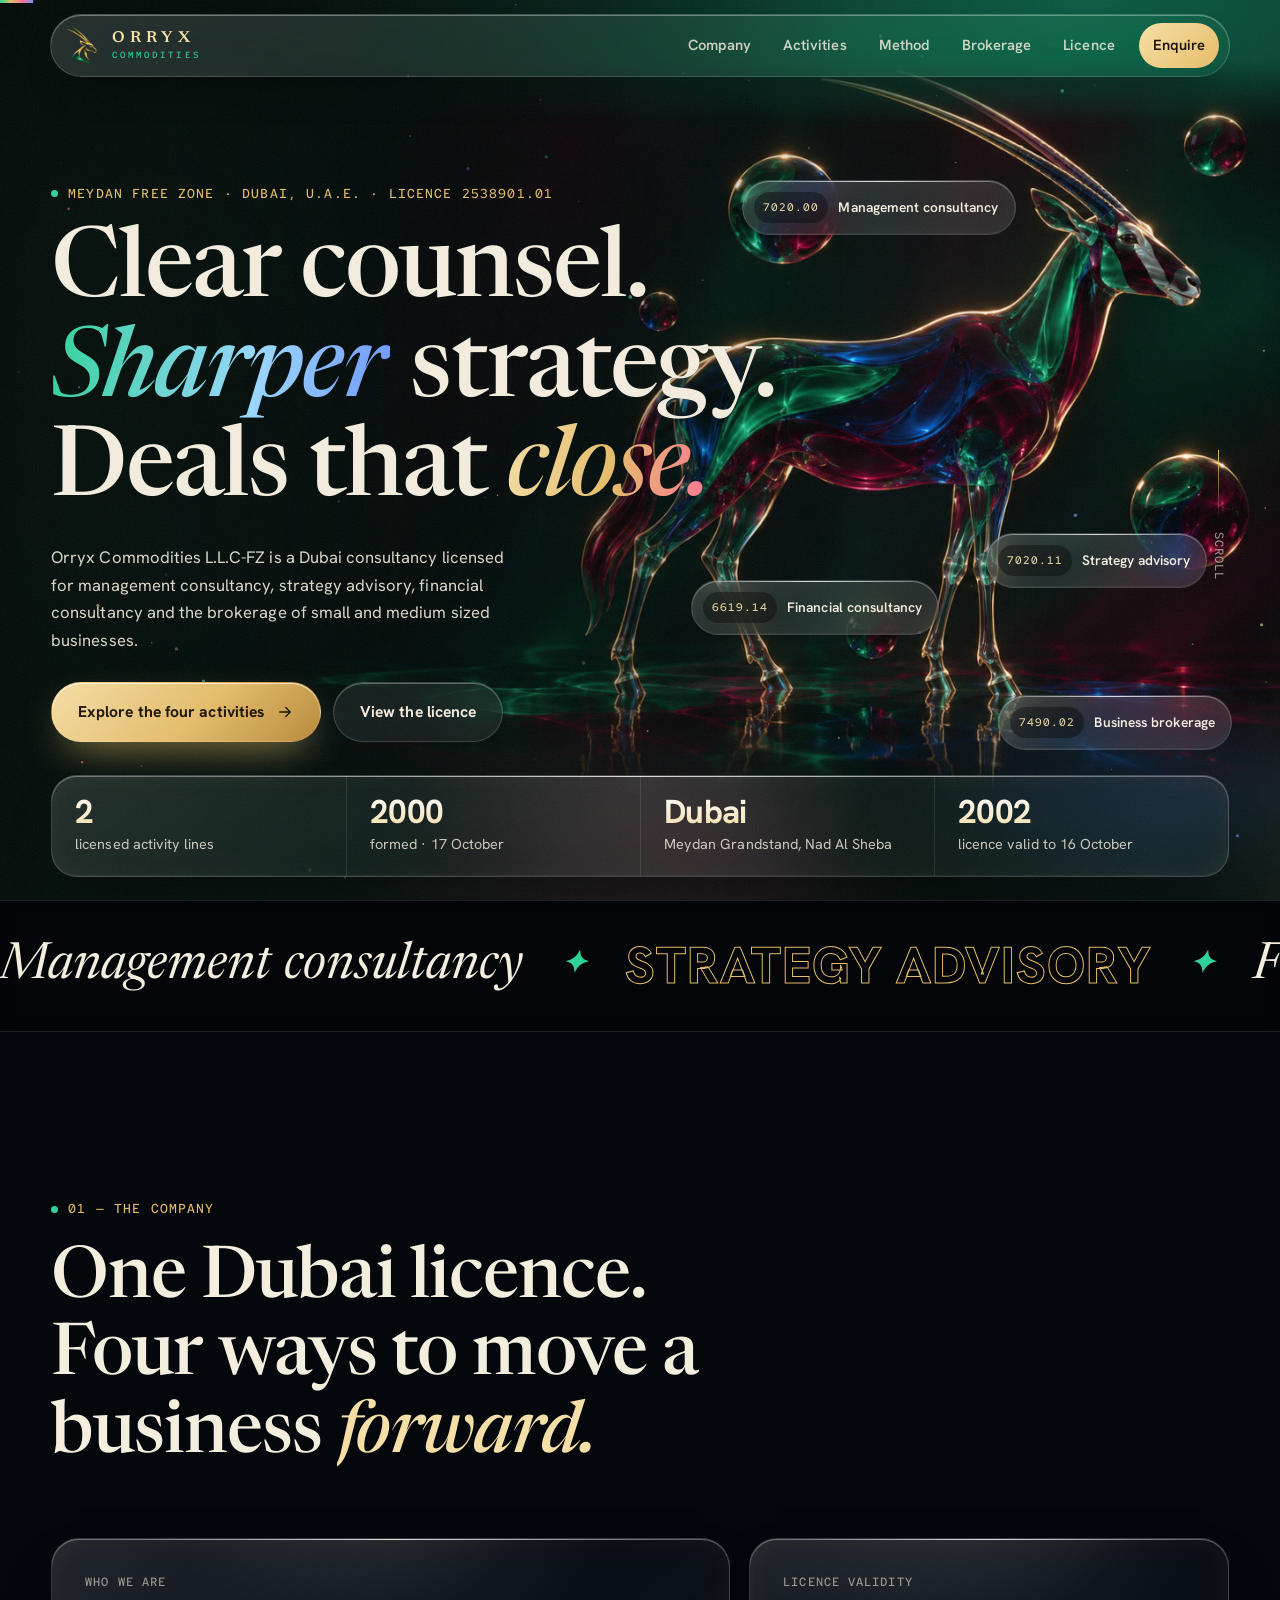
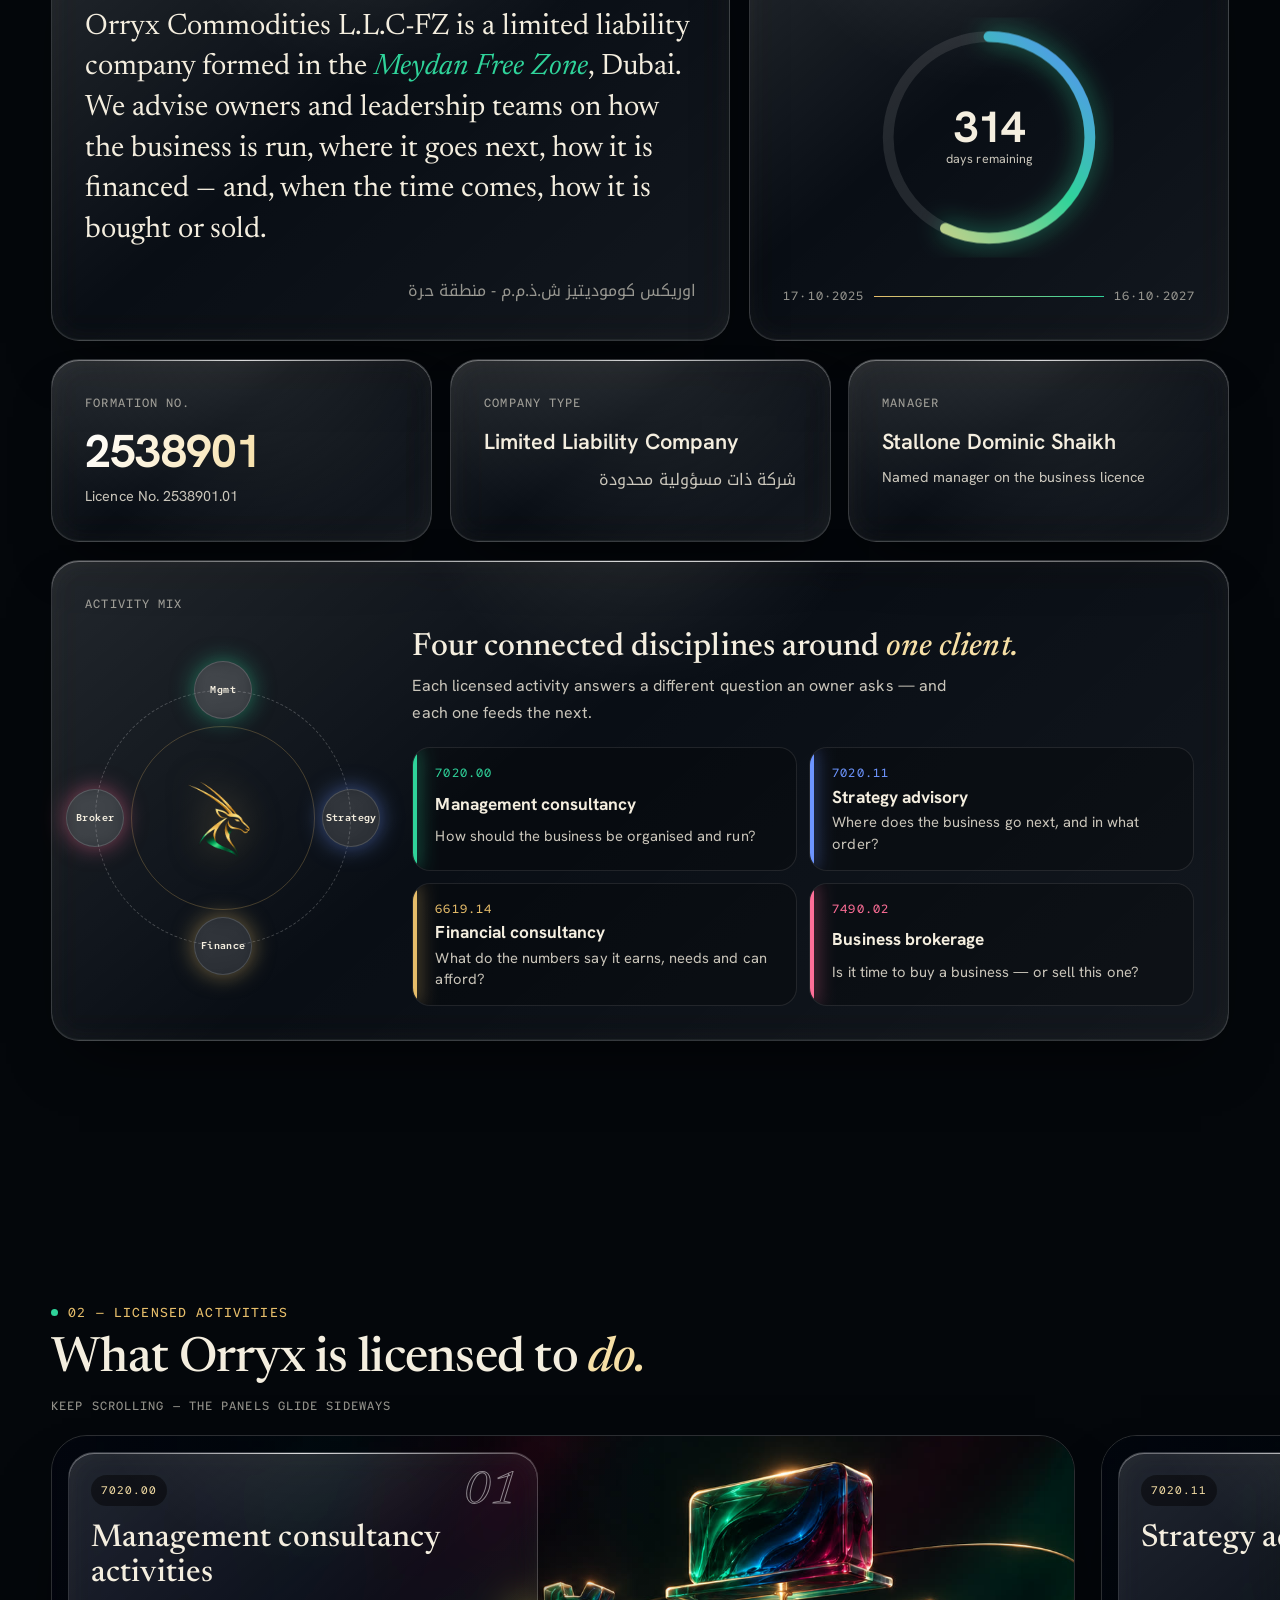
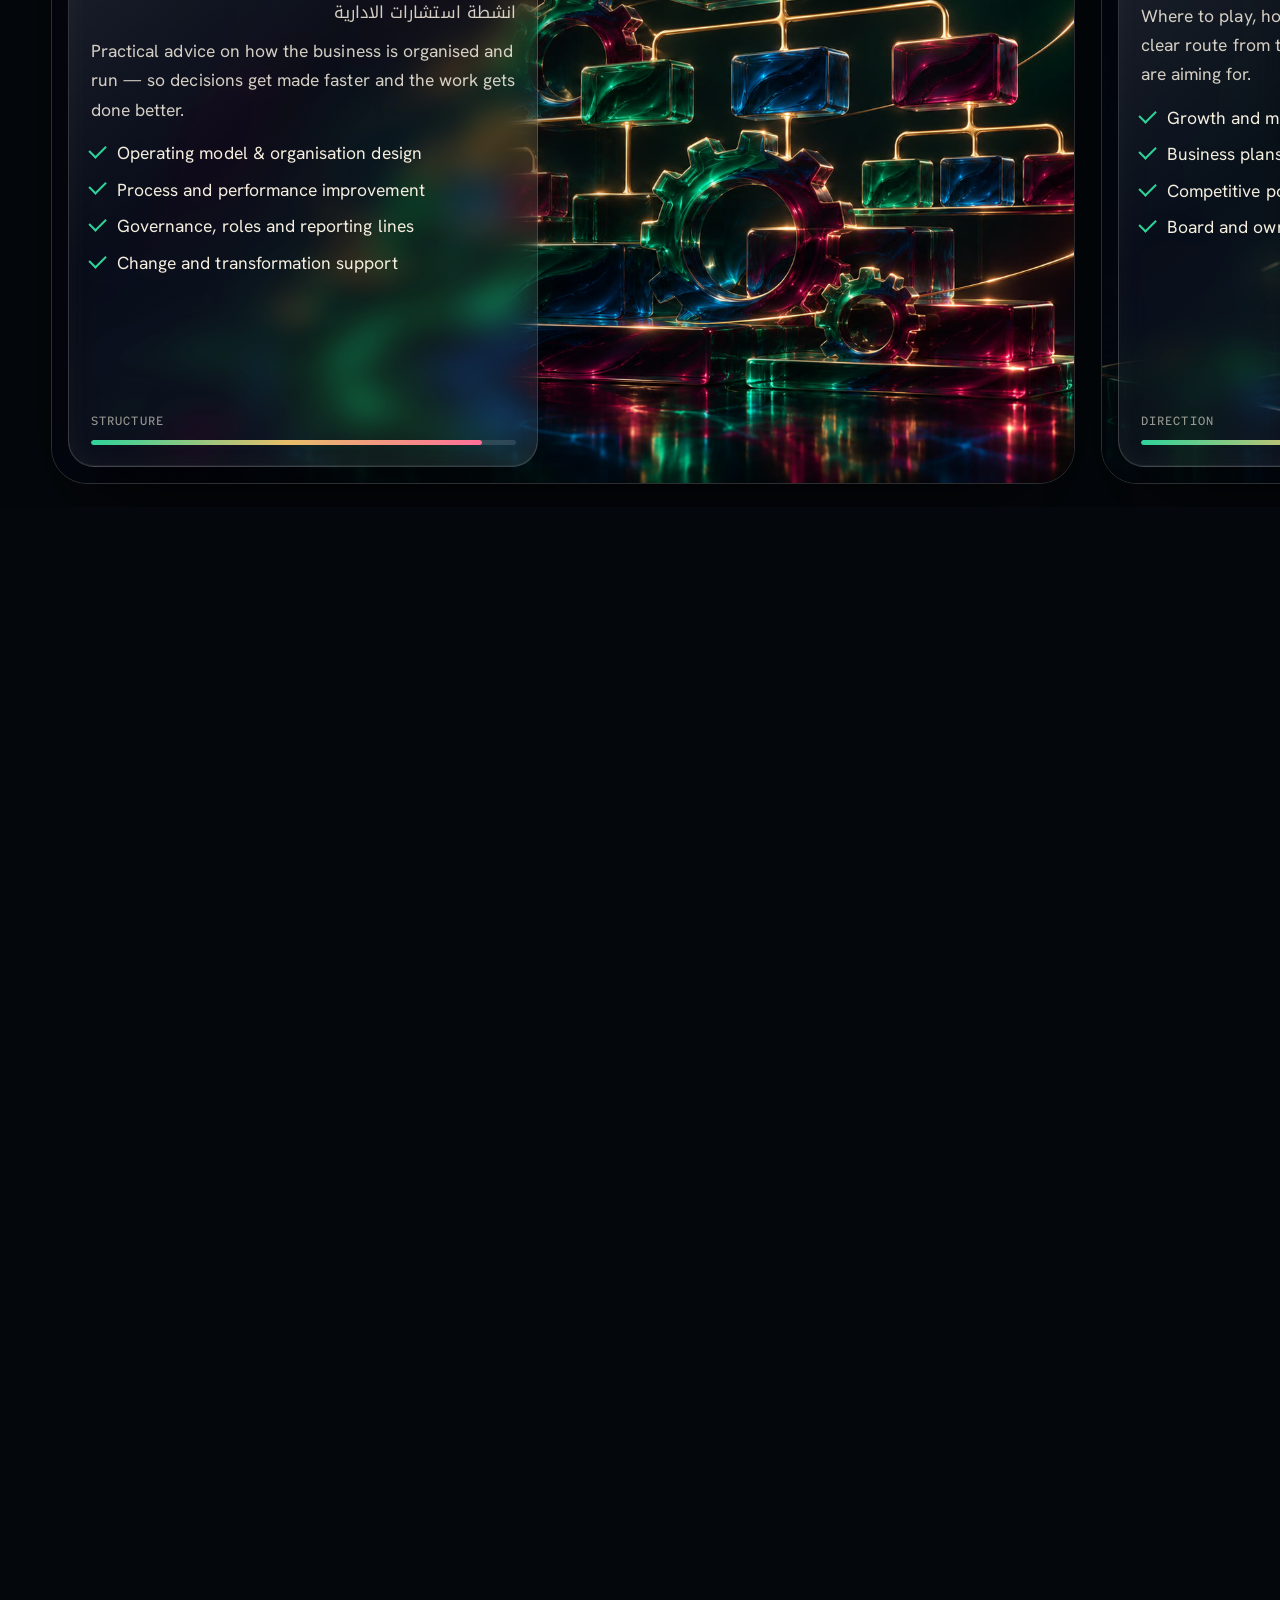
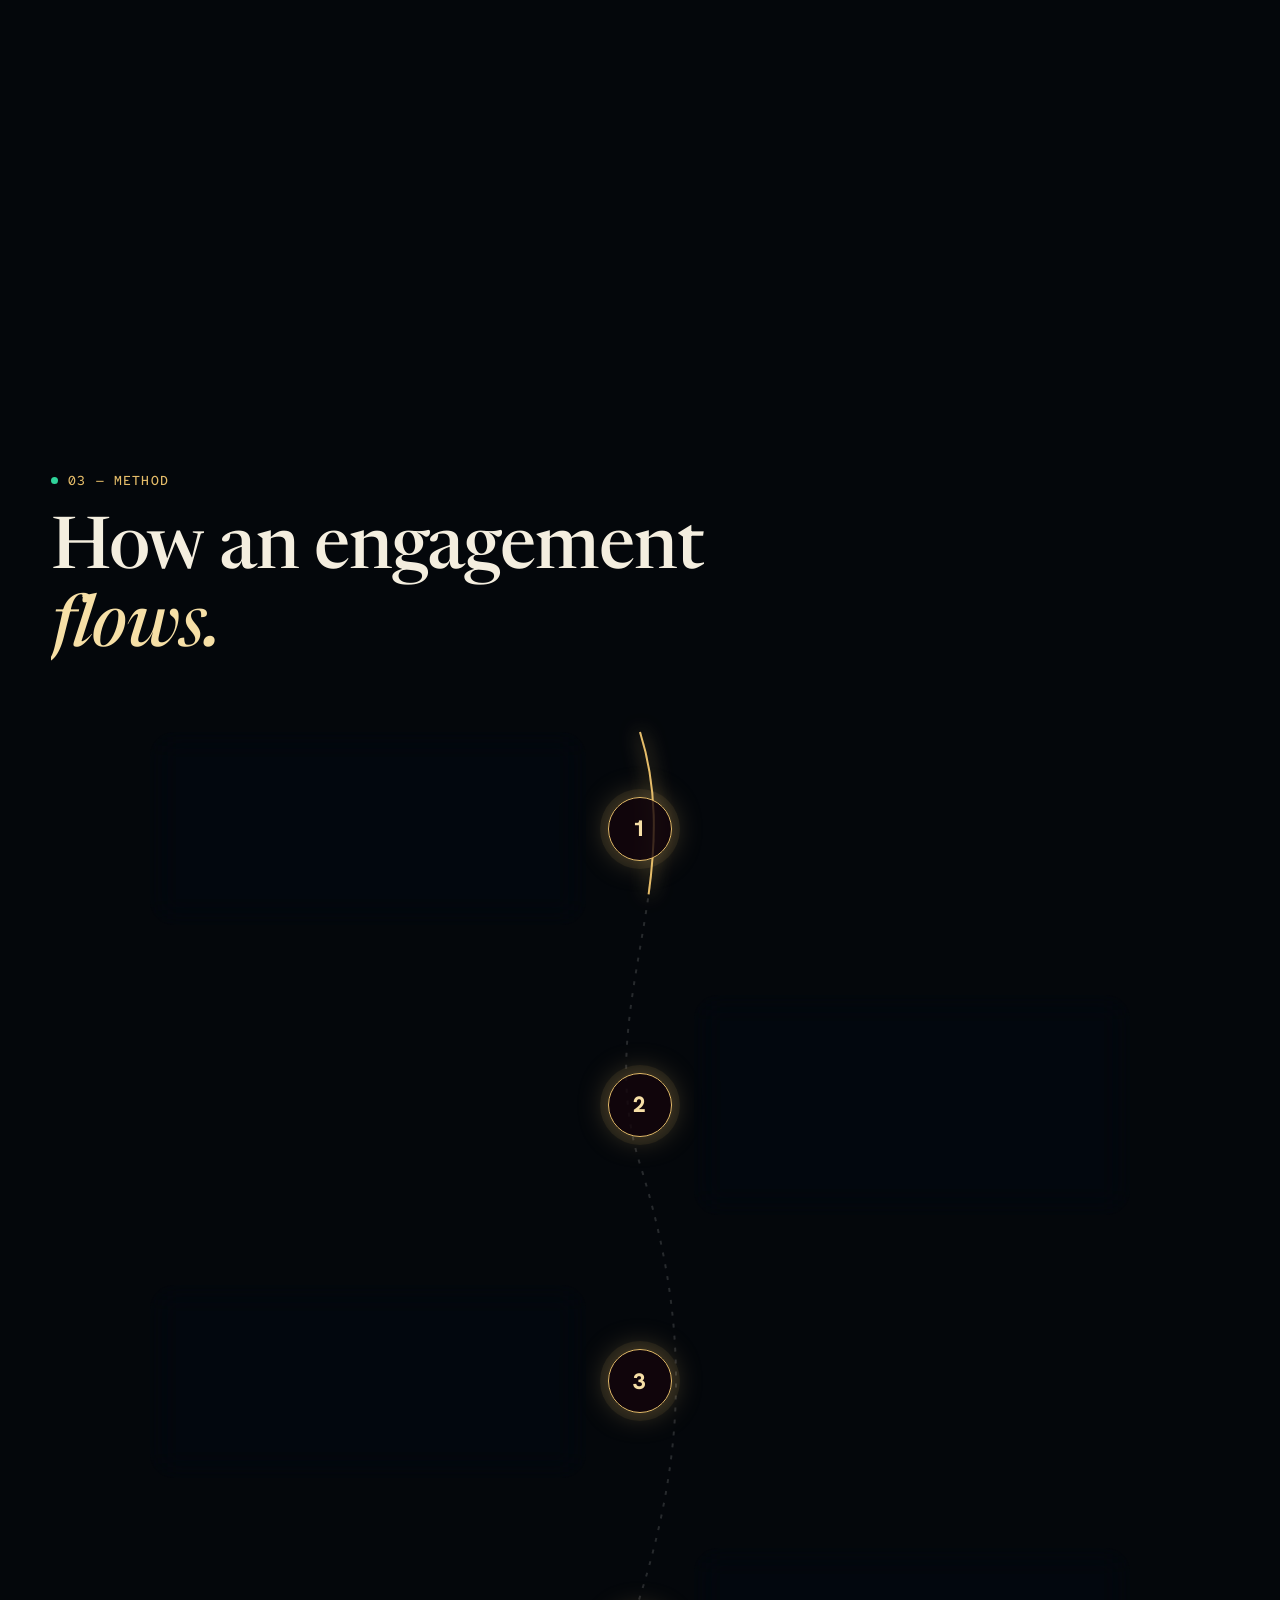
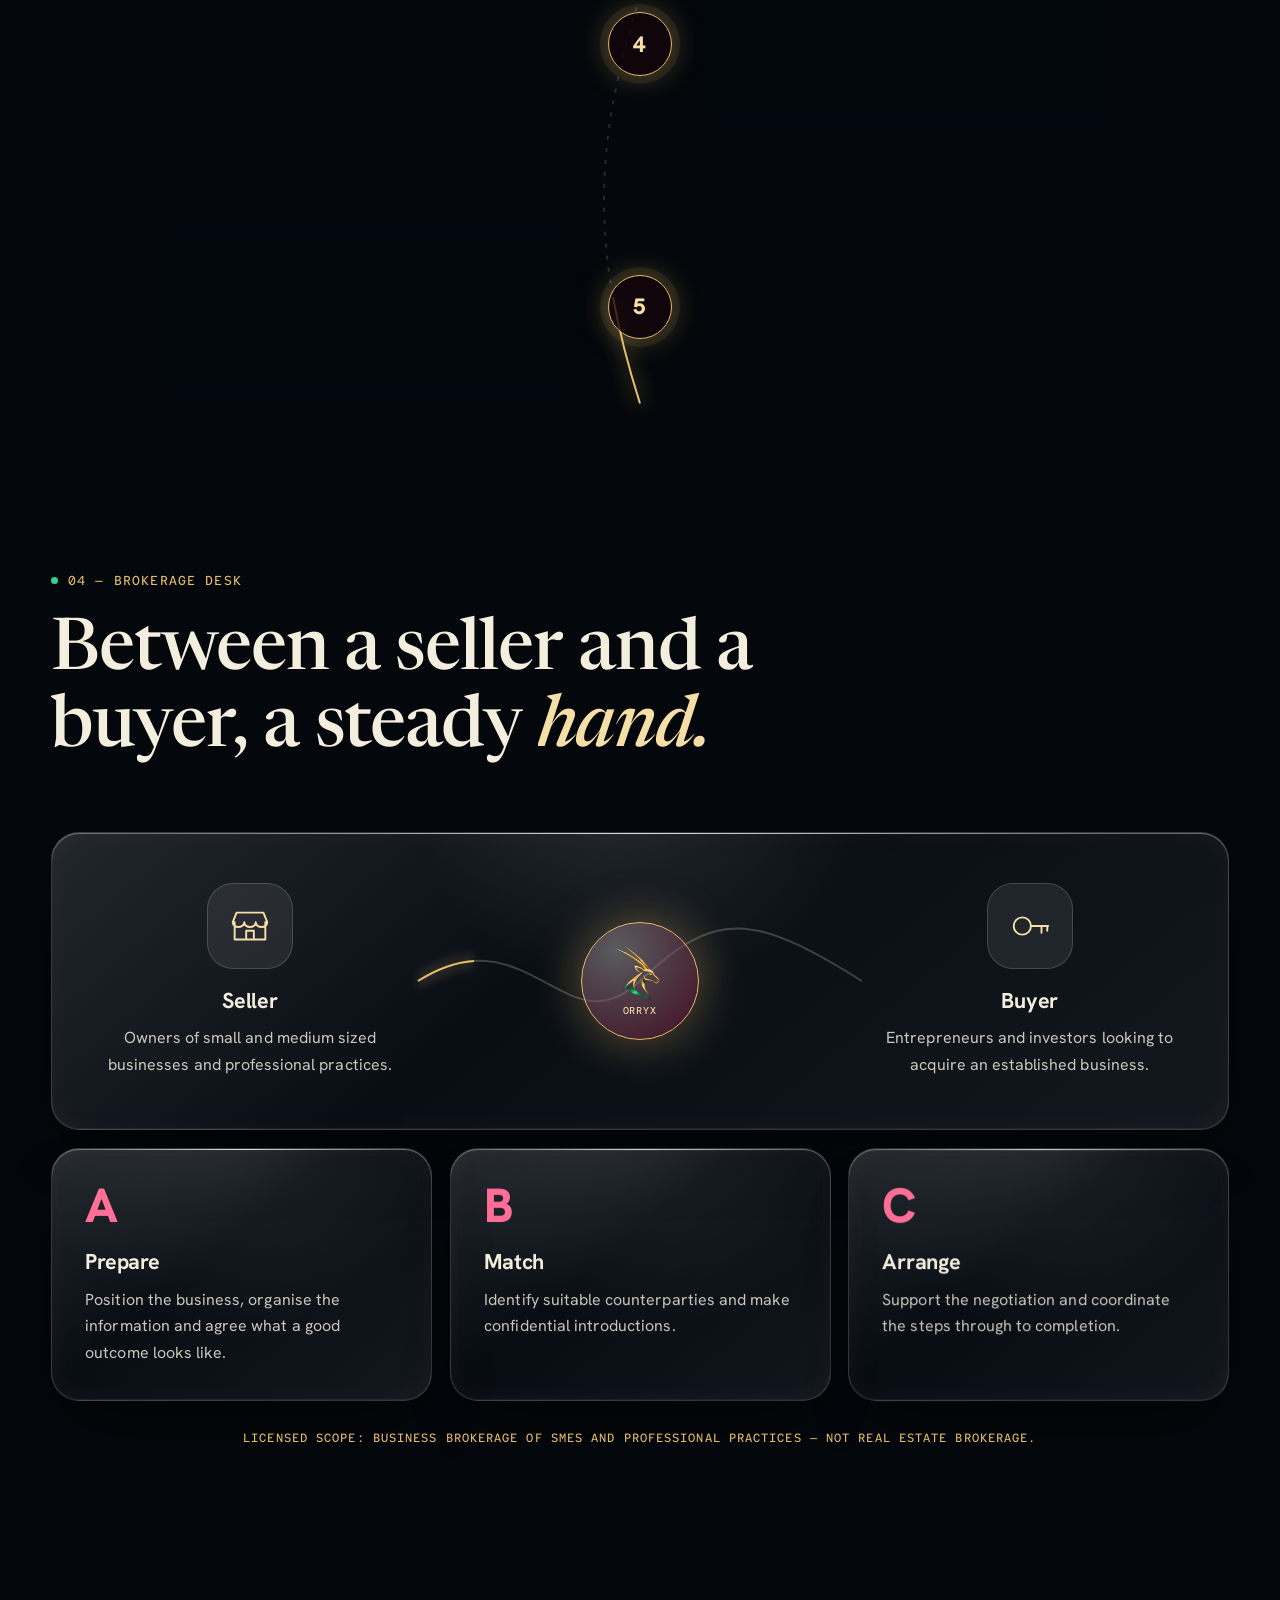
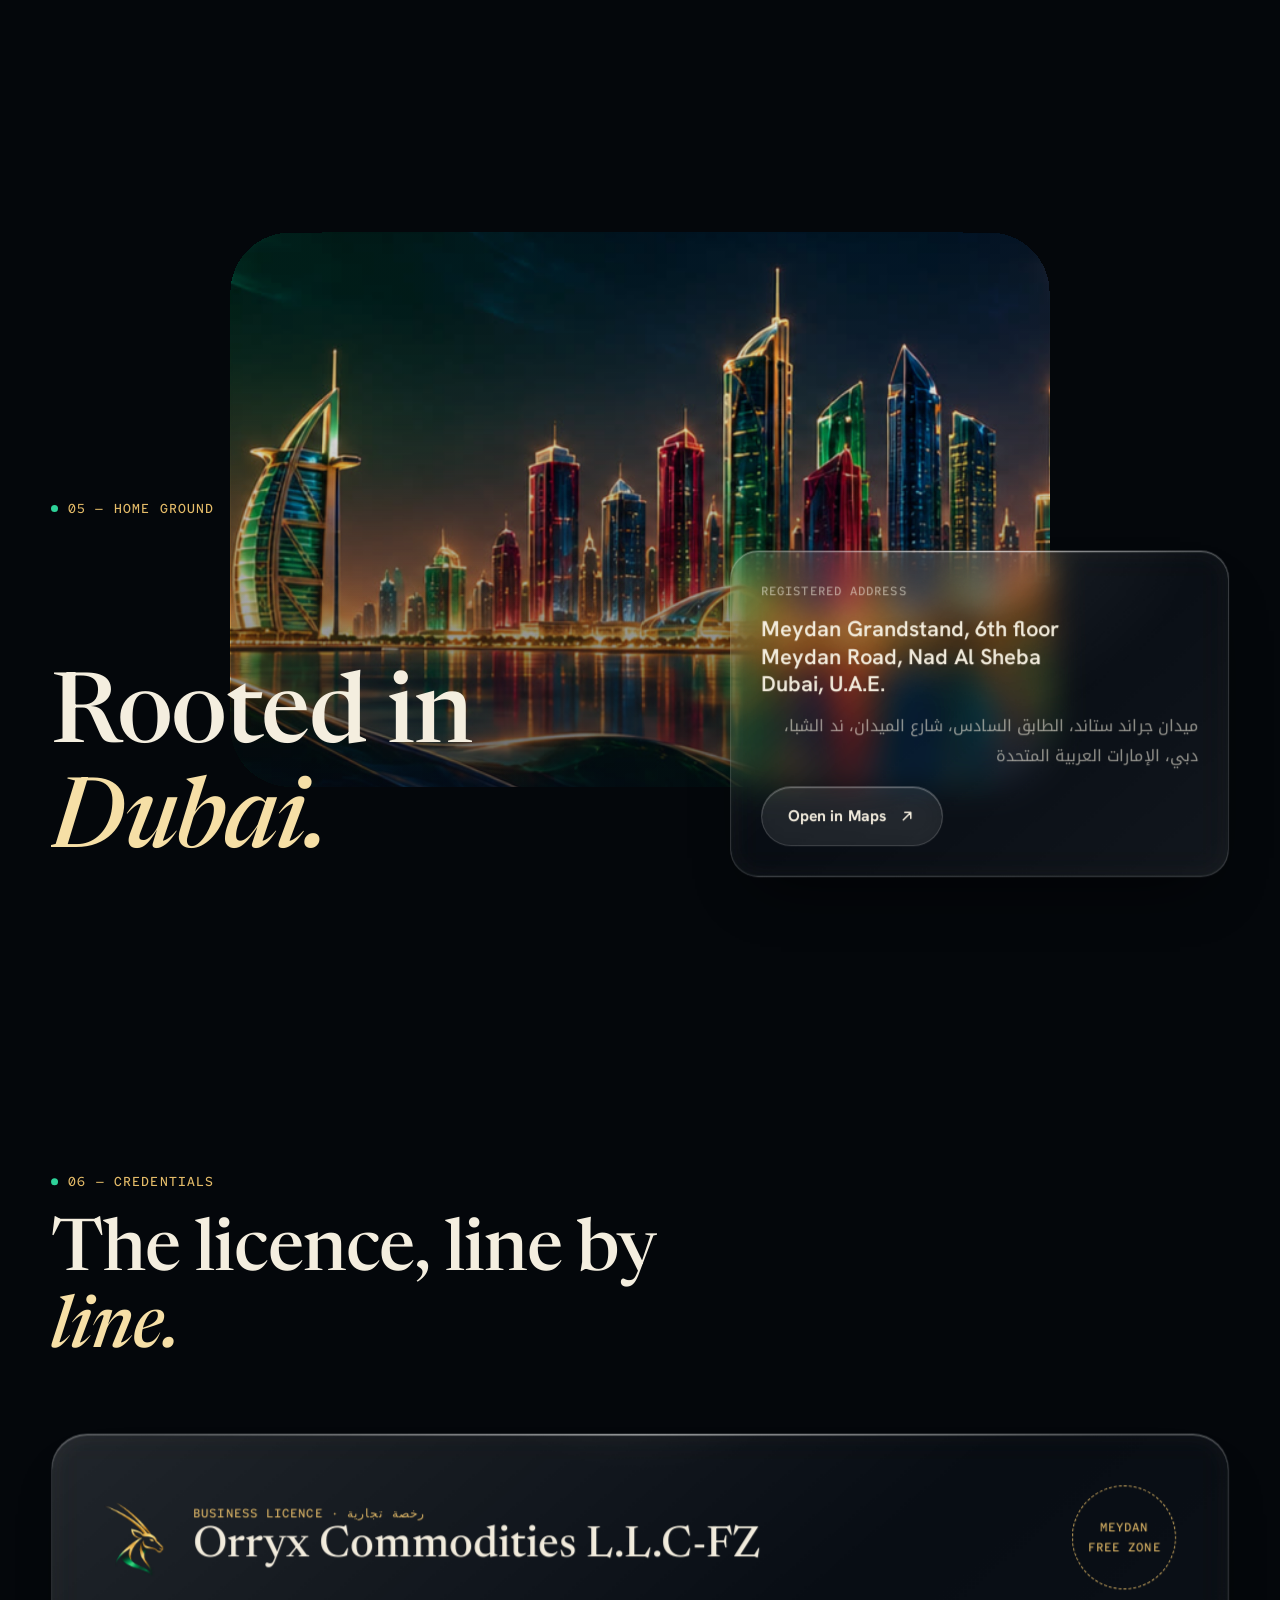
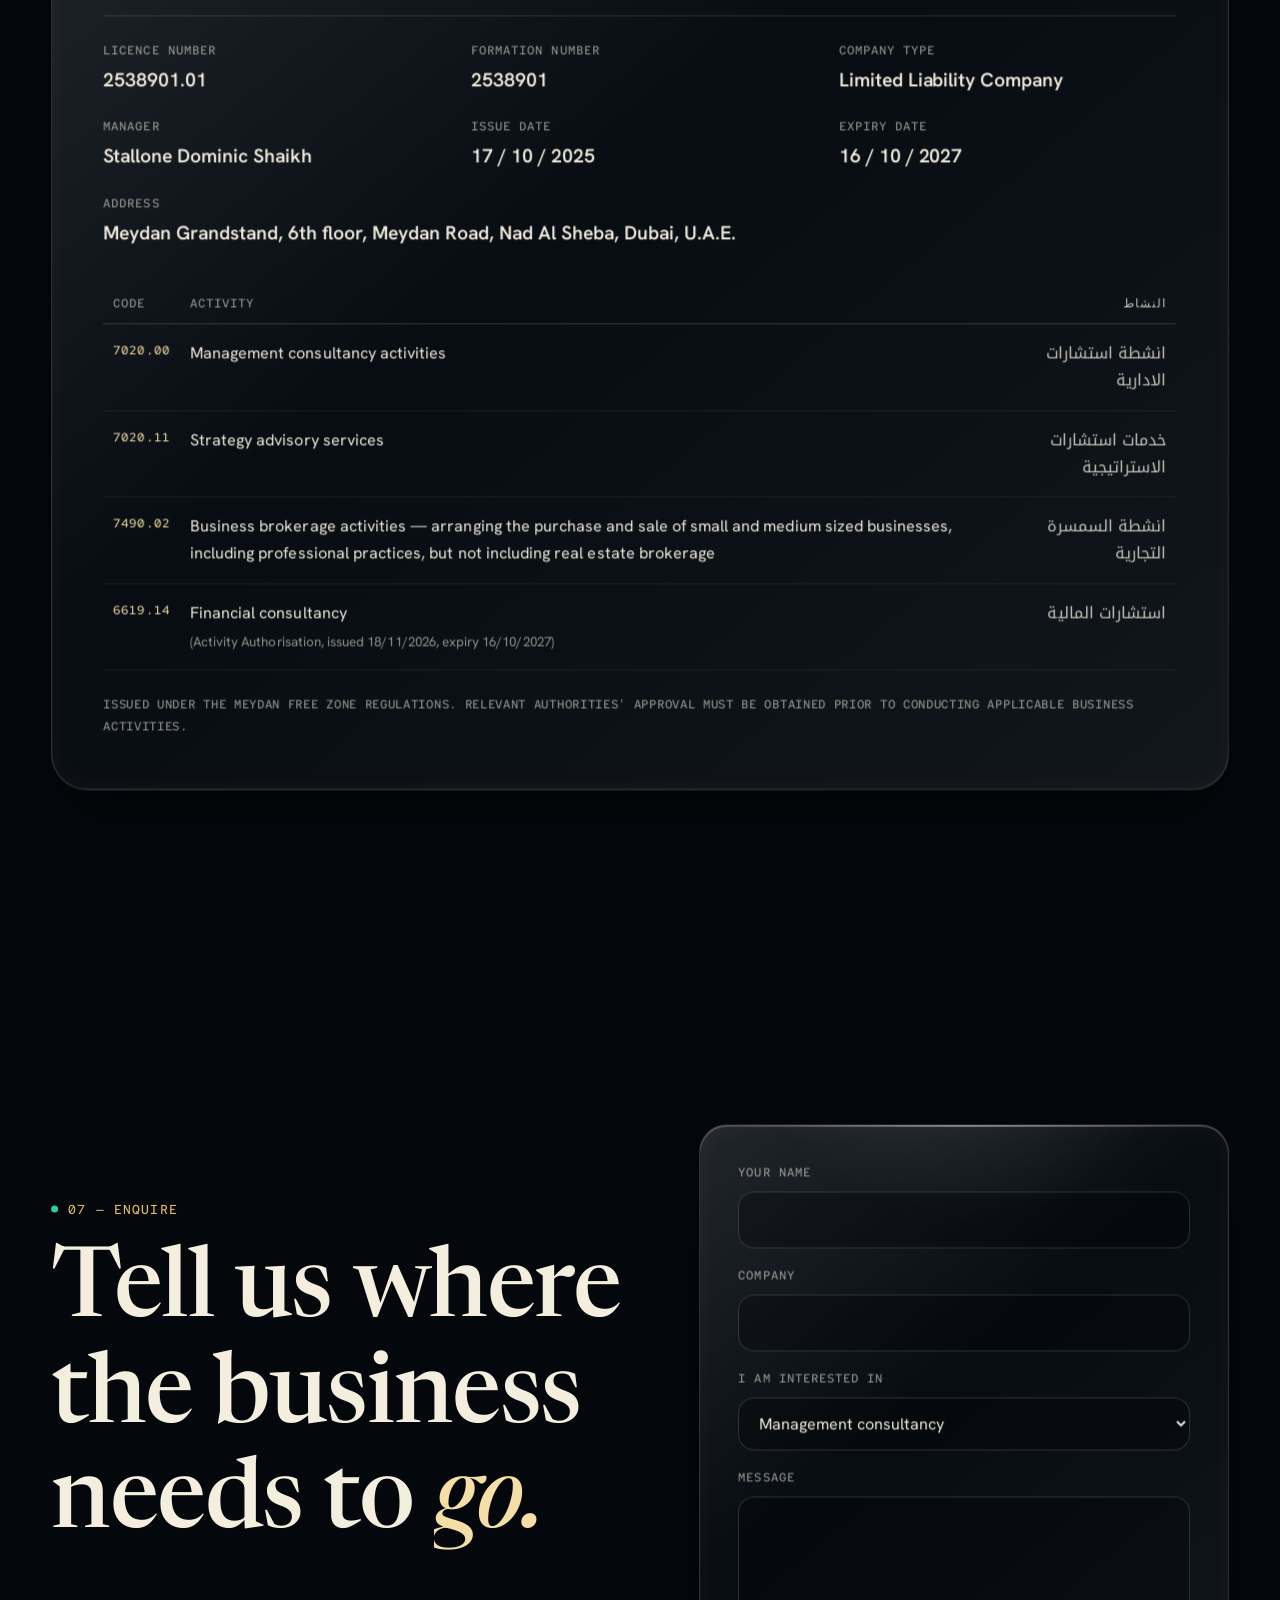
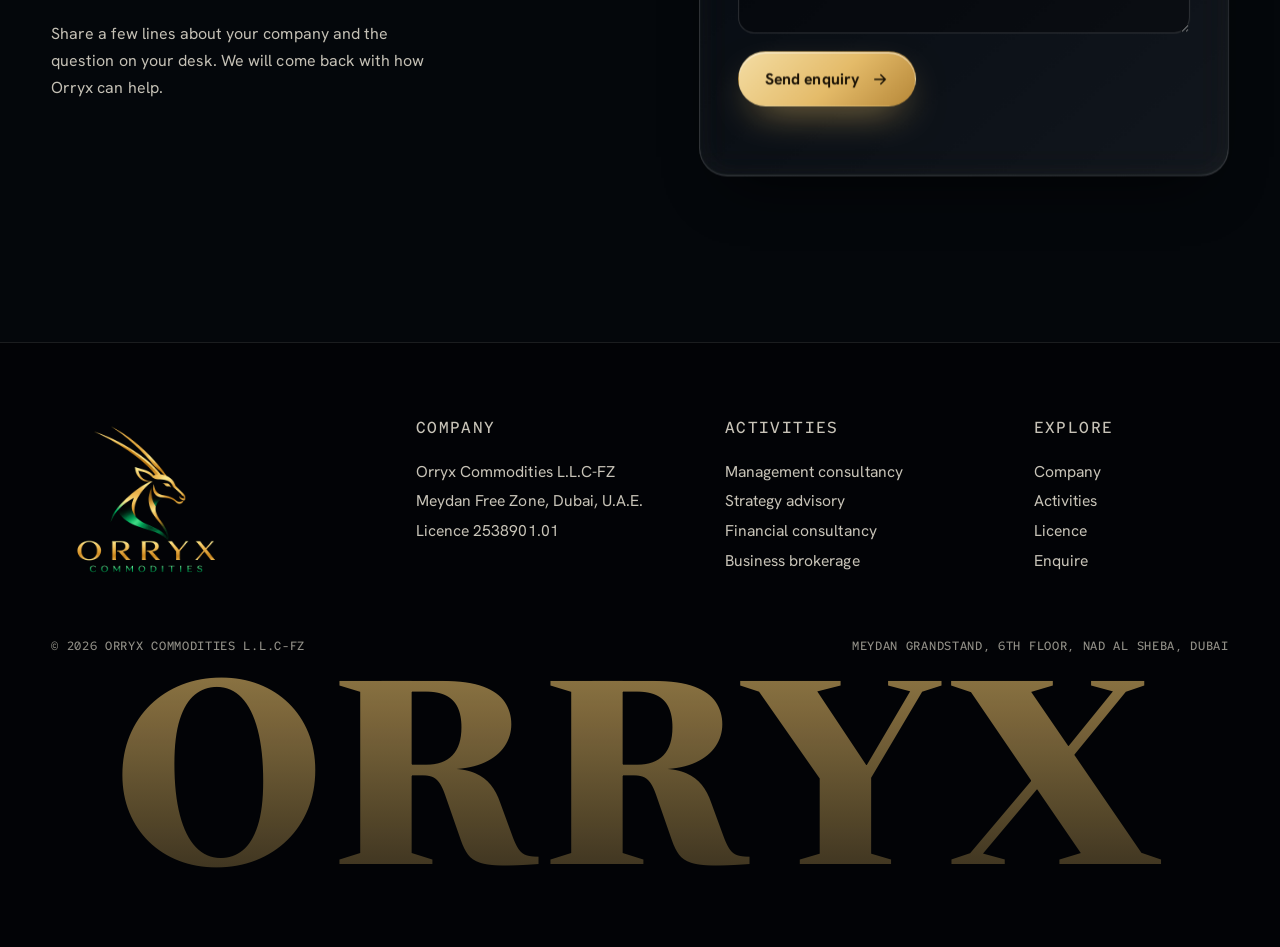
==== commit 5c972334: "Footer wordmark ORRYX fully visible Co-Authored-By: Claude Fable 5.2 <noreply@anthropic.com>" ====
--- a/index.html
+++ b/index.html
@@ -11,7 +11,7 @@
 <link rel="preconnect" href="https://fonts.gstatic.com" crossorigin>
 <link href="https://fonts.googleapis.com/css2?family=Newsreader:ital,opsz,wght@0,6..72,400..700;1,6..72,400..700&family=Hanken+Grotesk:wght@400;500;600;700;800&family=Red+Hat+Mono:wght@400;500;600&family=Noto+Kufi+Arabic:wght@400;600&display=swap" rel="stylesheet">
 <link rel="preload" as="image" href="assets/img/hero.jpg">
-<link rel="stylesheet" href="css/style.css?v=17">
+<link rel="stylesheet" href="css/style.css?v=19">
 </head>
 <body>
 
@@ -373,6 +373,6 @@
 <script src="vendor/gsap.min.js"></script>
 <script src="vendor/ScrollTrigger.min.js"></script>
 <script src="vendor/lenis.min.js"></script>
-<script src="js/main.js?v=17"></script>
+<script src="js/main.js?v=19"></script>
 </body>
 </html>
--- a/css/style.css
+++ b/css/style.css
@@ -534,3 +534,7 @@
   .mix__title{text-align:center}.mix__lede{text-align:center;margin-inline:auto}
 }
 @media (max-width:620px){.mix__grid{grid-template-columns:1fr}}
+
+/* ===== v18: footer wordmark fully visible ===== */
+.footer{overflow:hidden}
+.footer__word{font-size:20vw;line-height:1;letter-spacing:.04em;margin:0;padding:0 2vw .06em;white-space:nowrap;background:linear-gradient(180deg,rgba(230,189,106,.6),rgba(230,189,106,.14));-webkit-background-clip:text;background-clip:text;color:transparent}
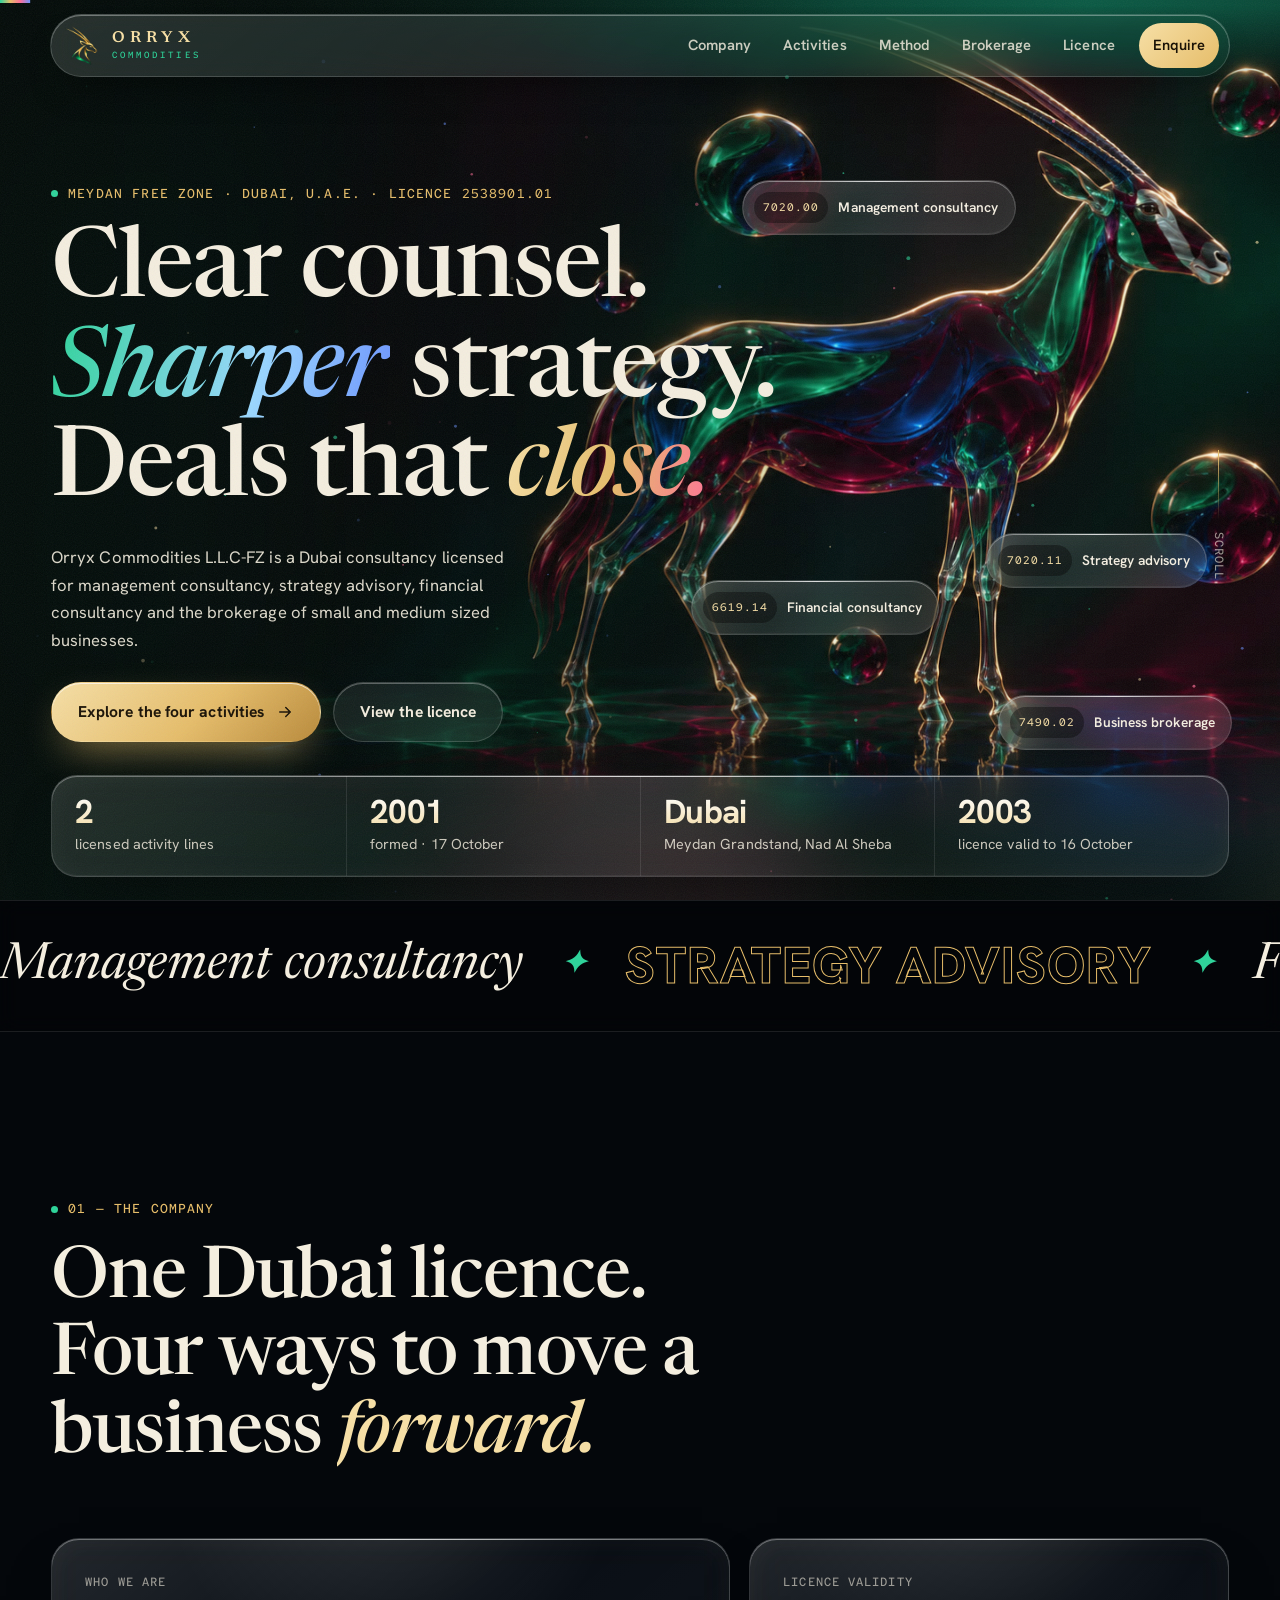
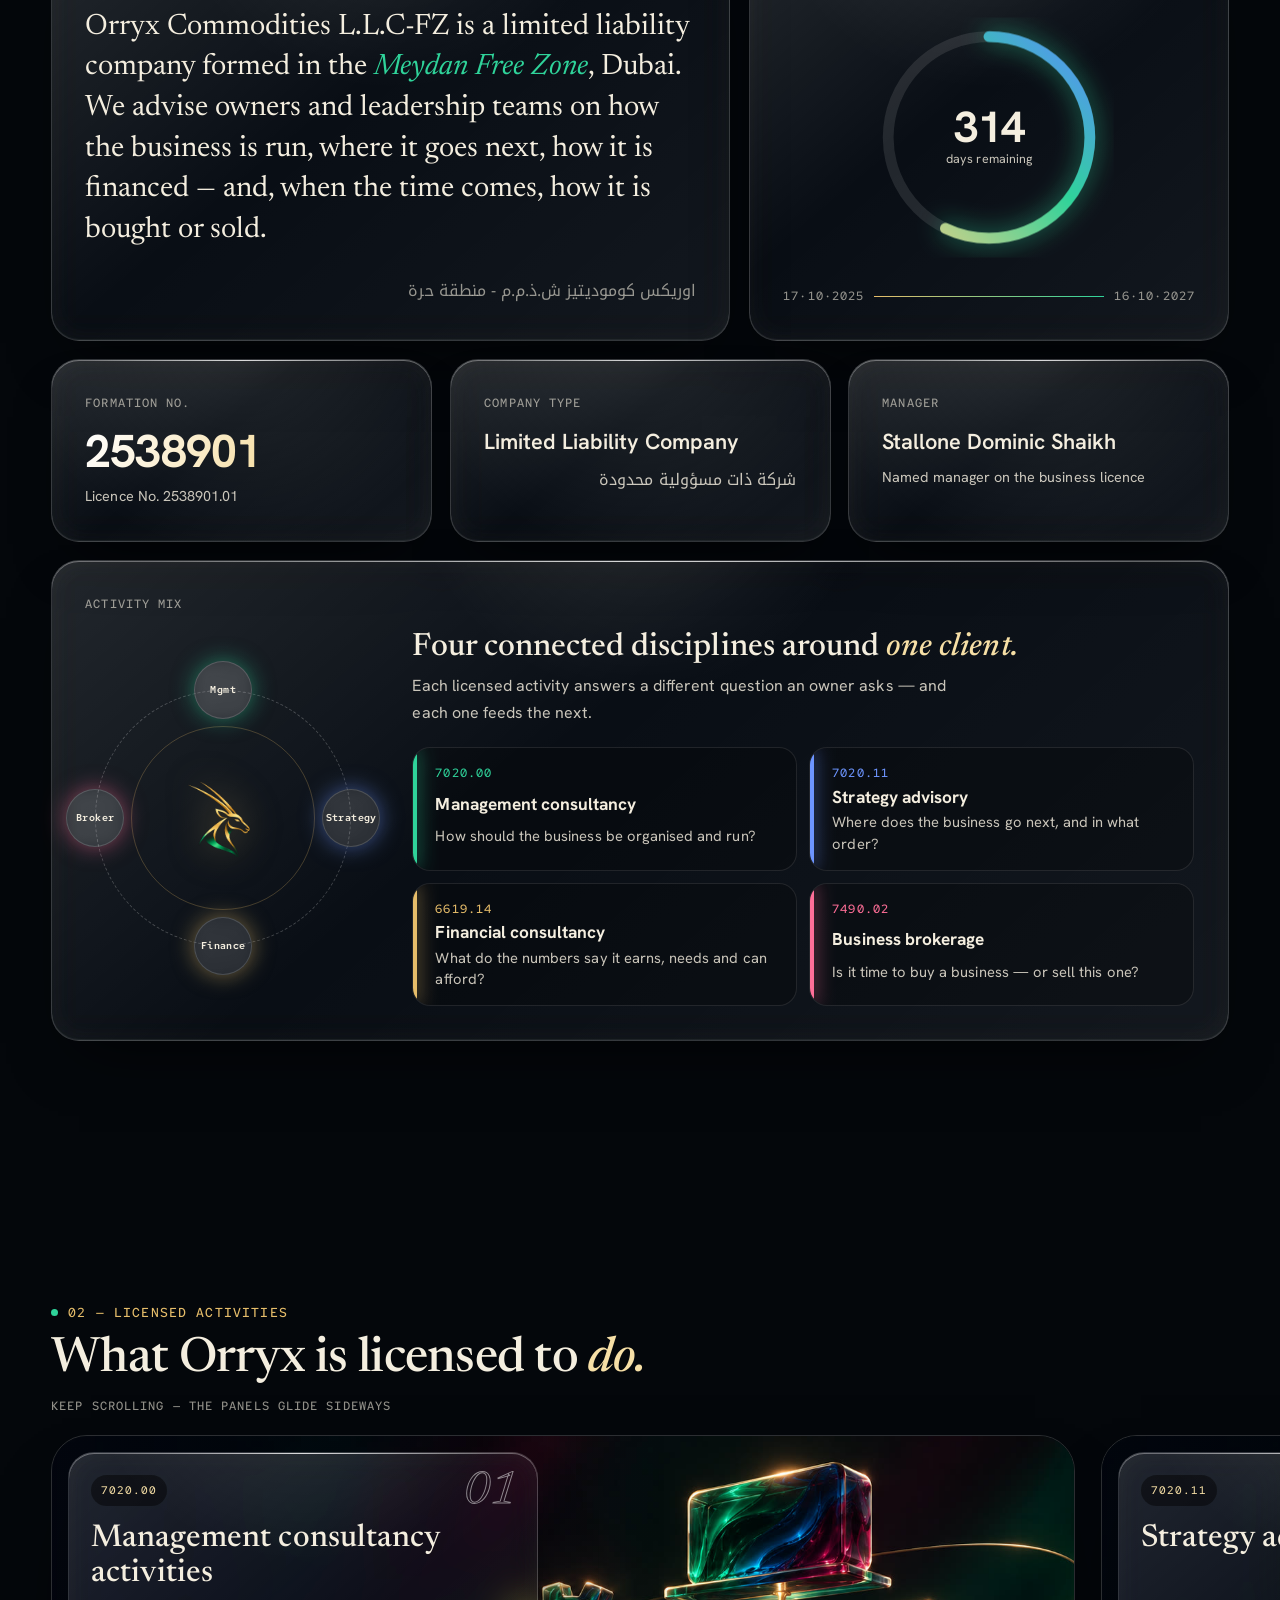
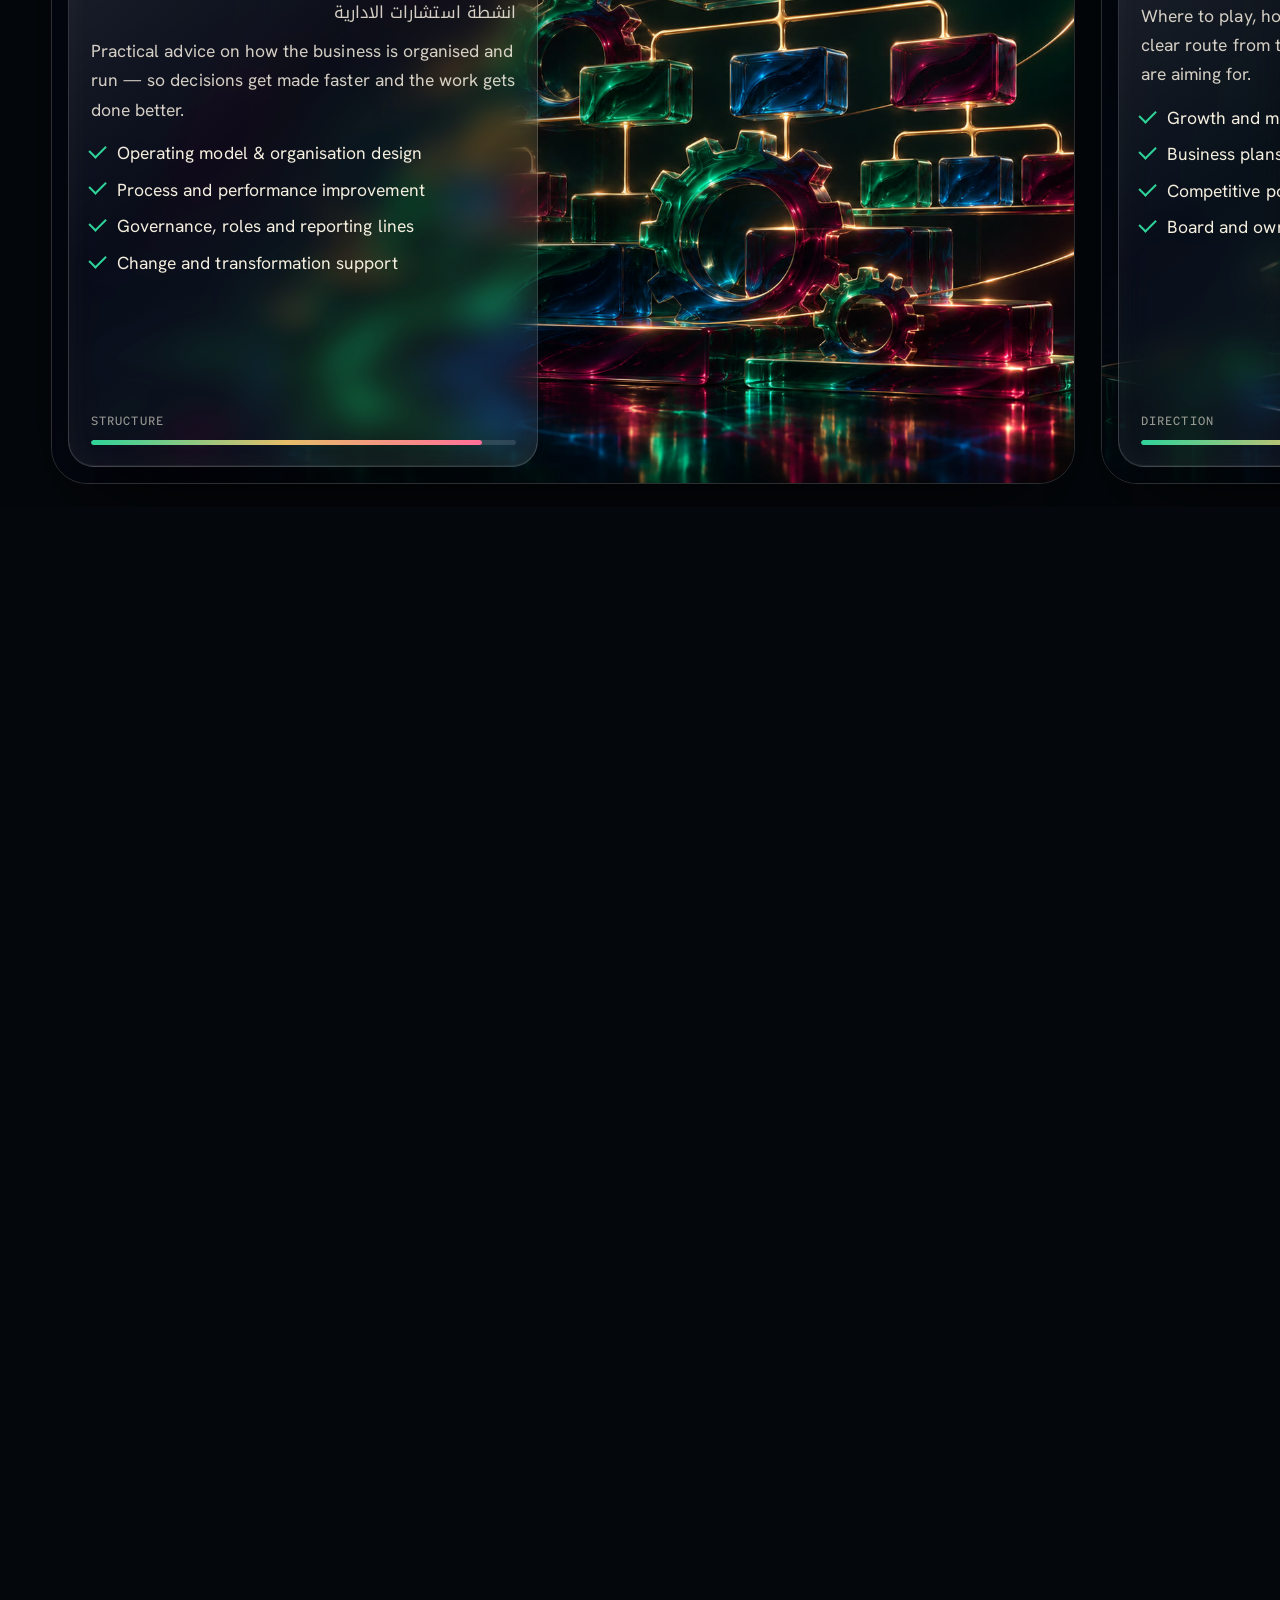
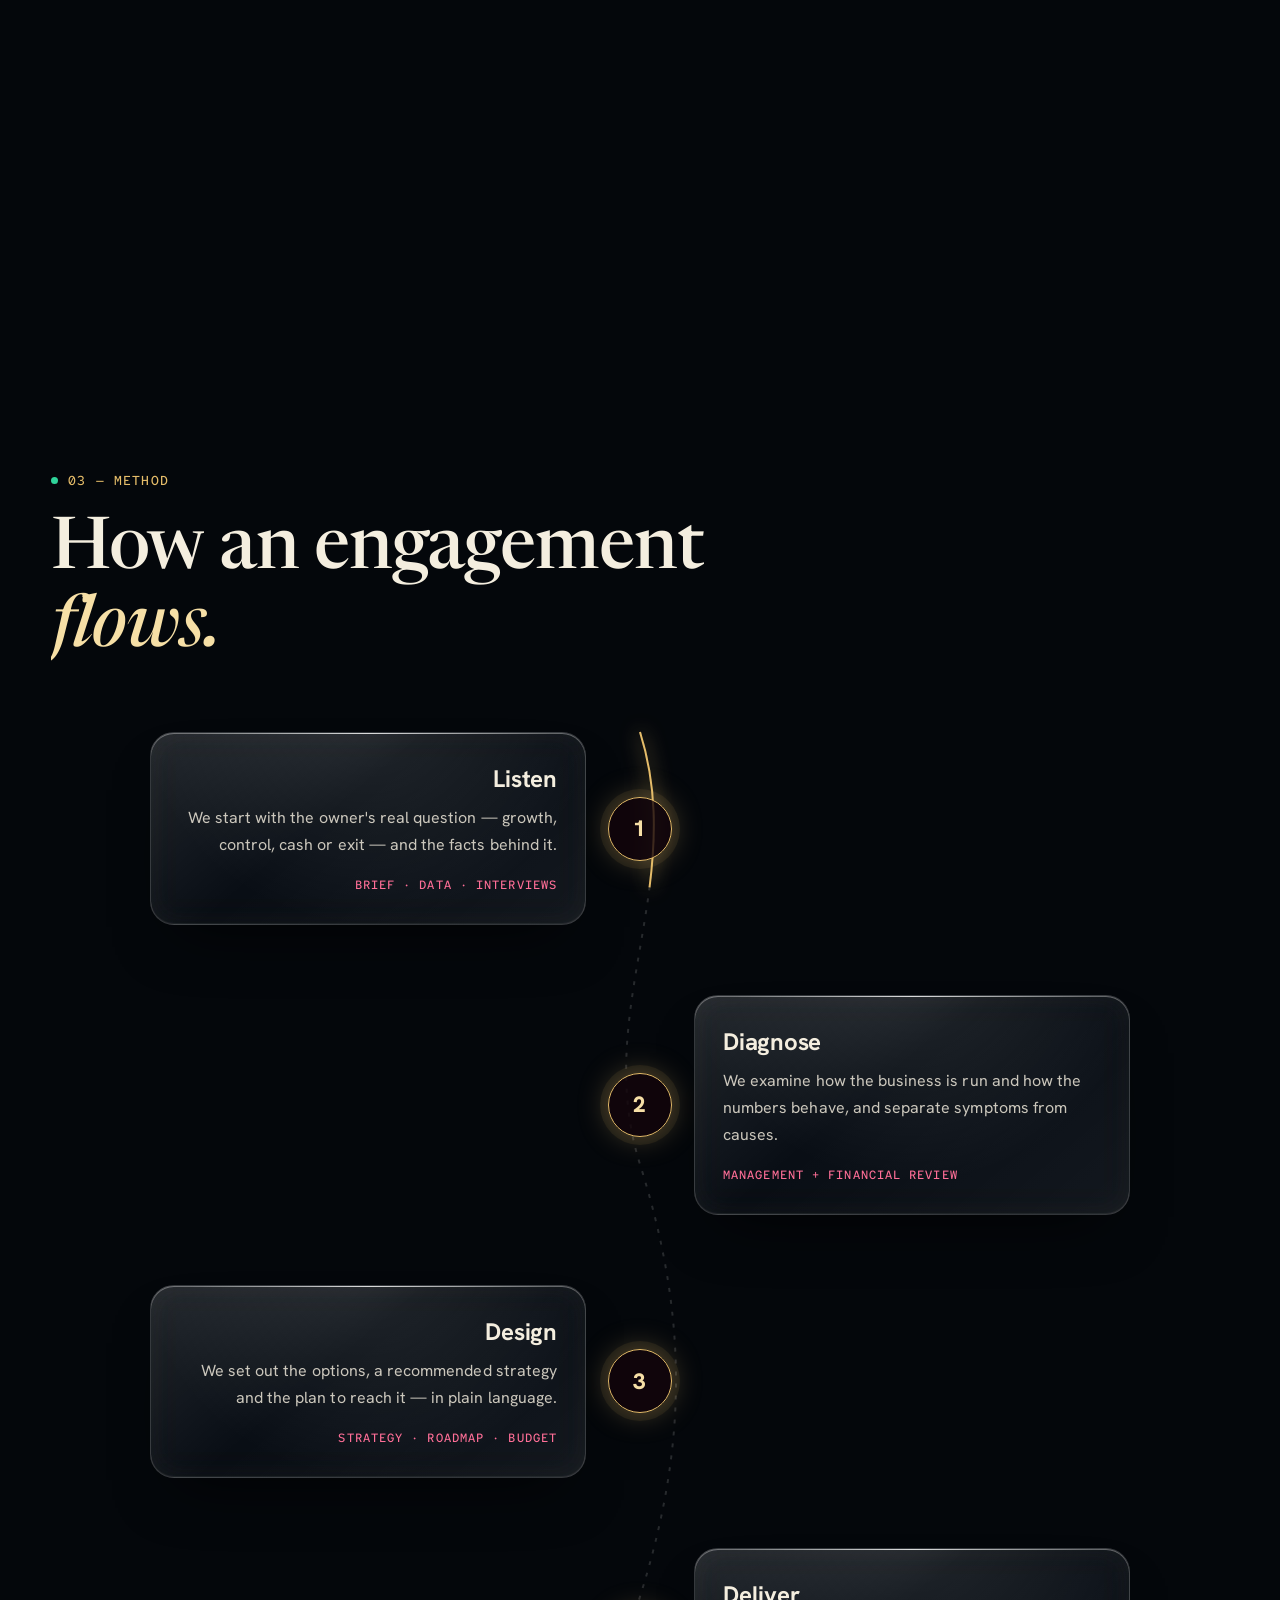
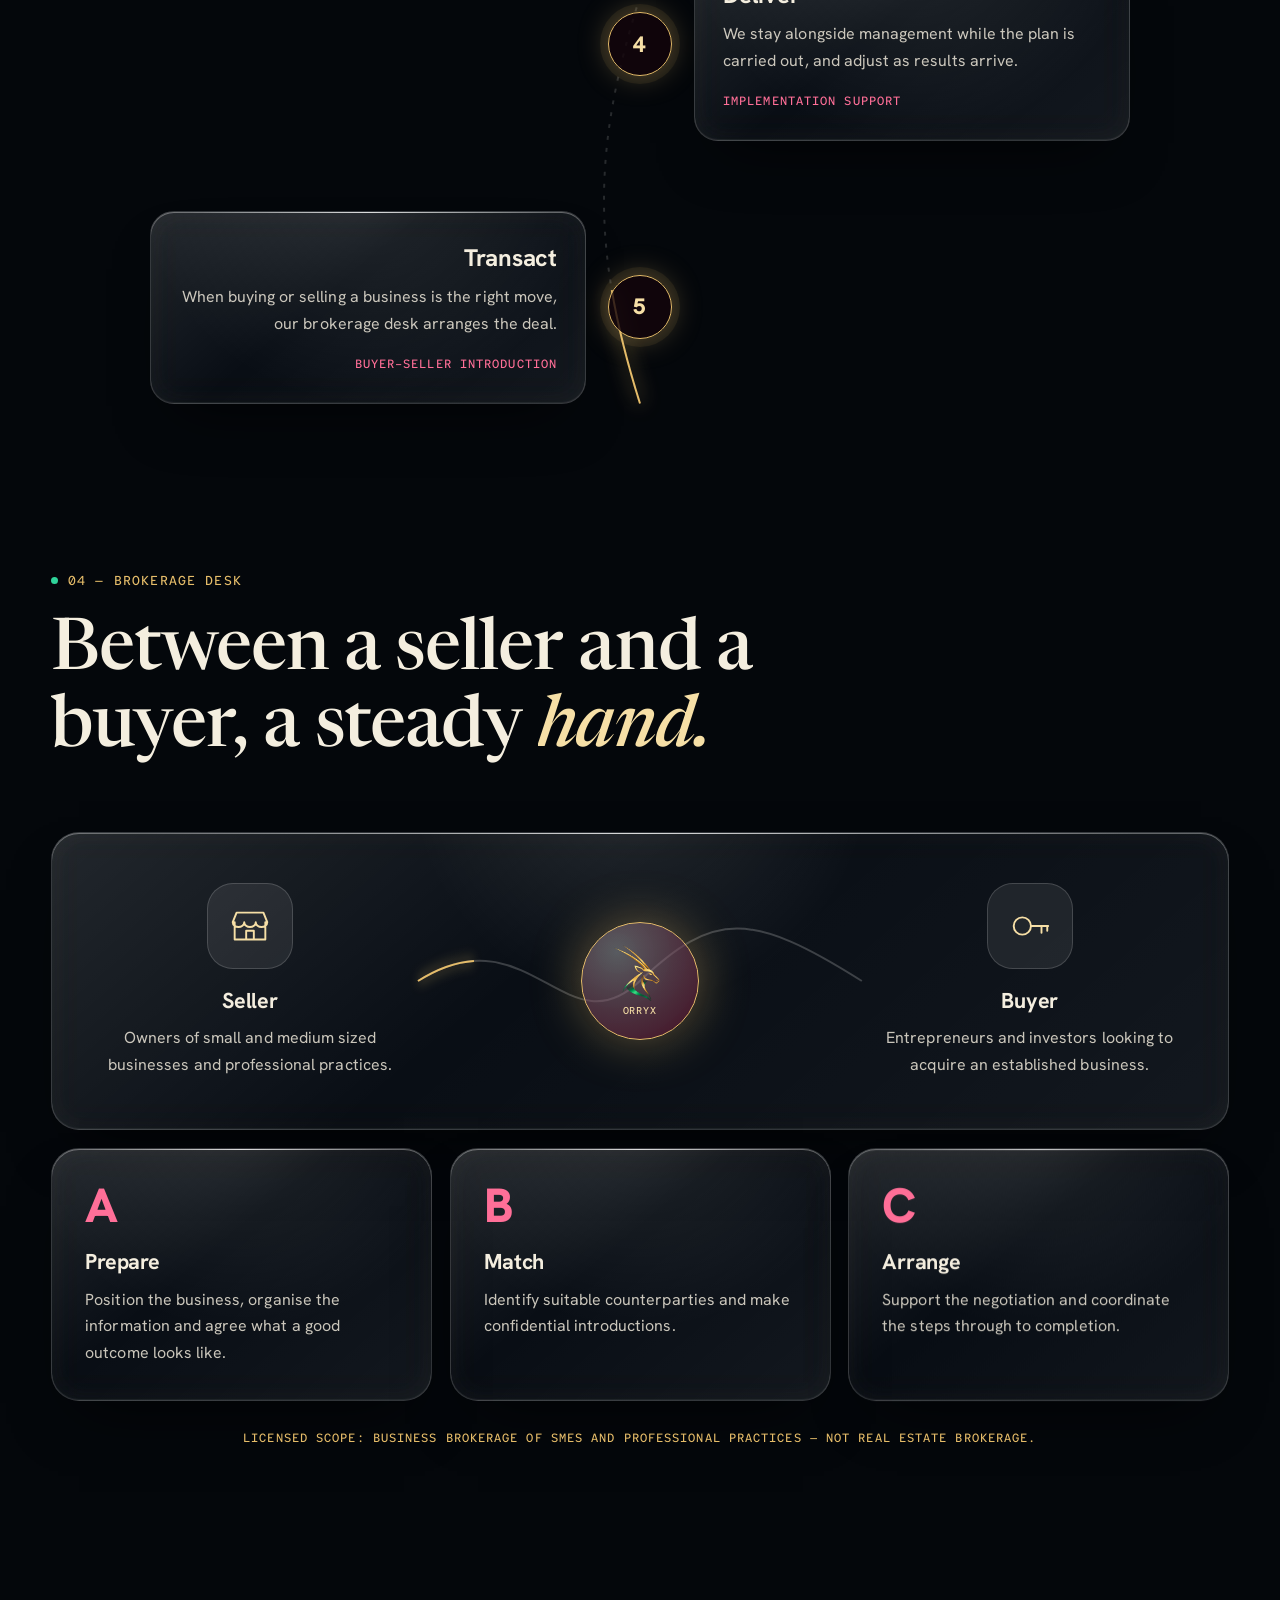
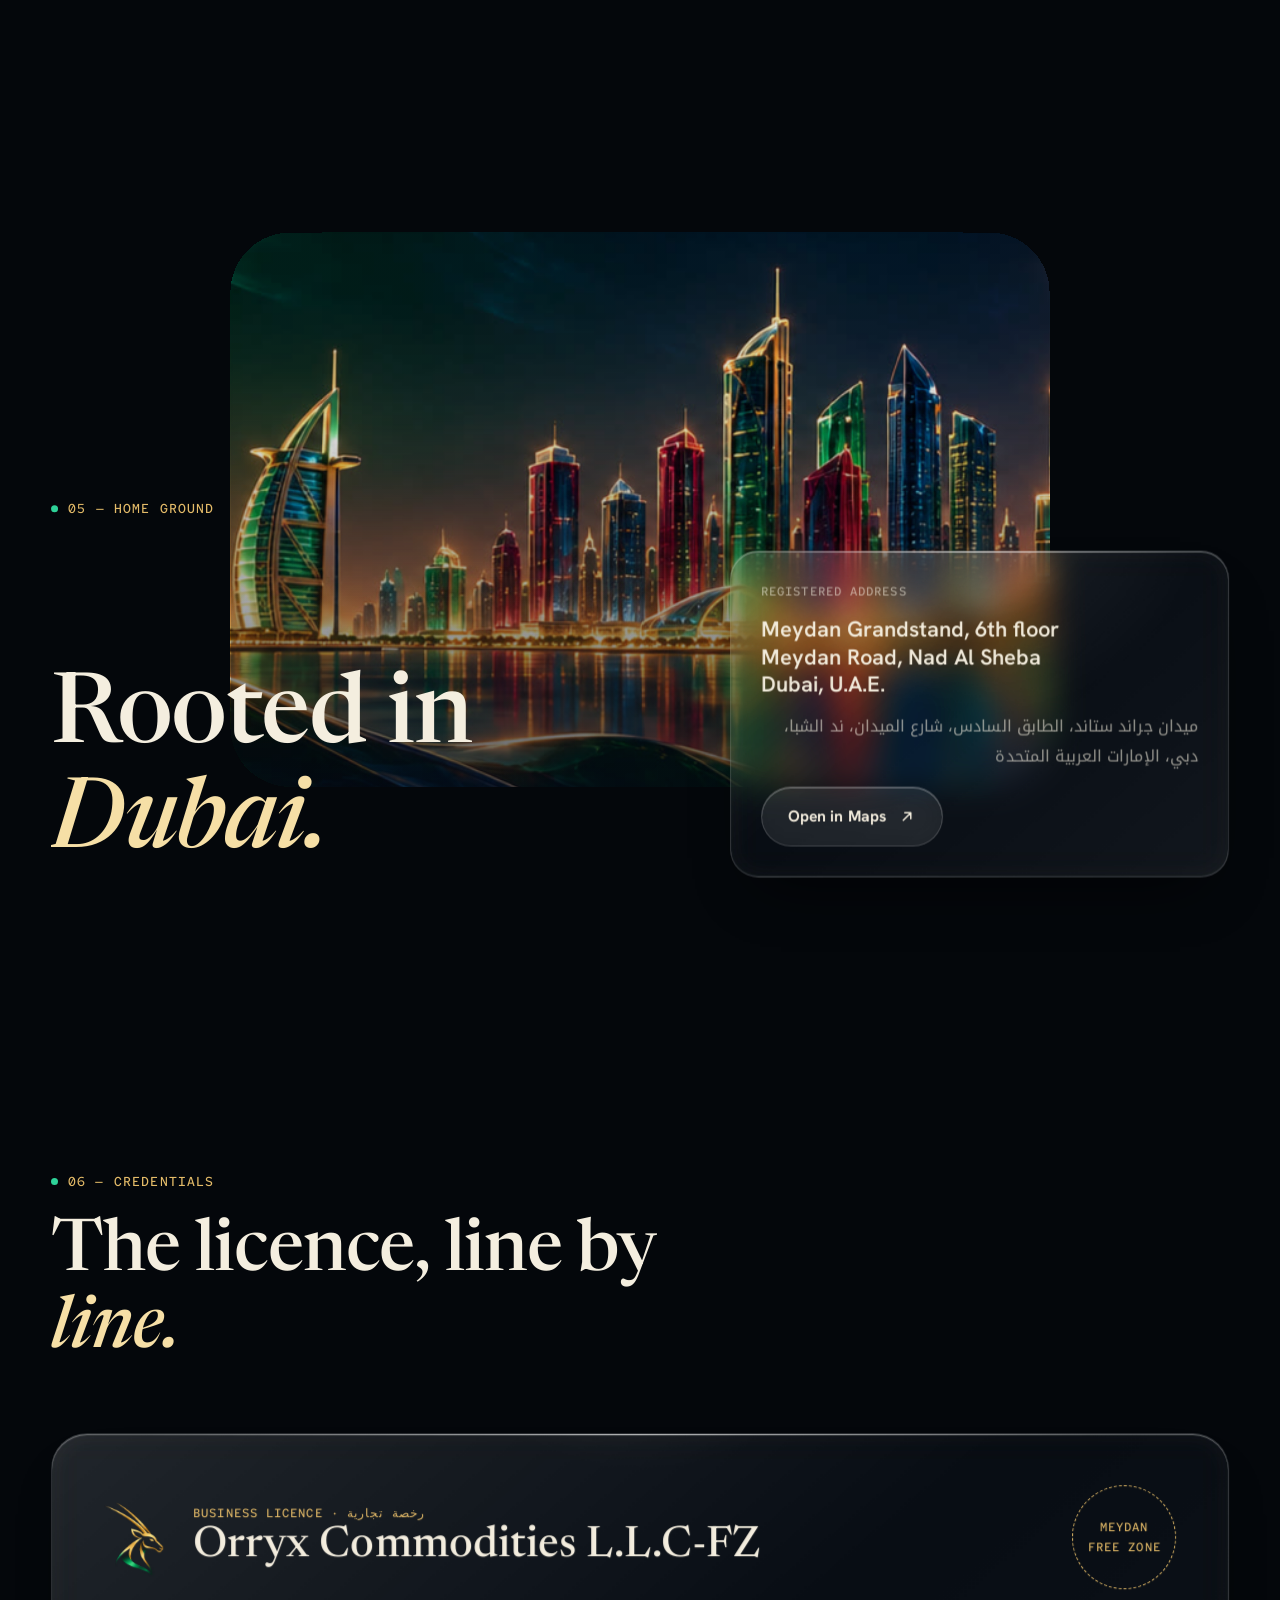
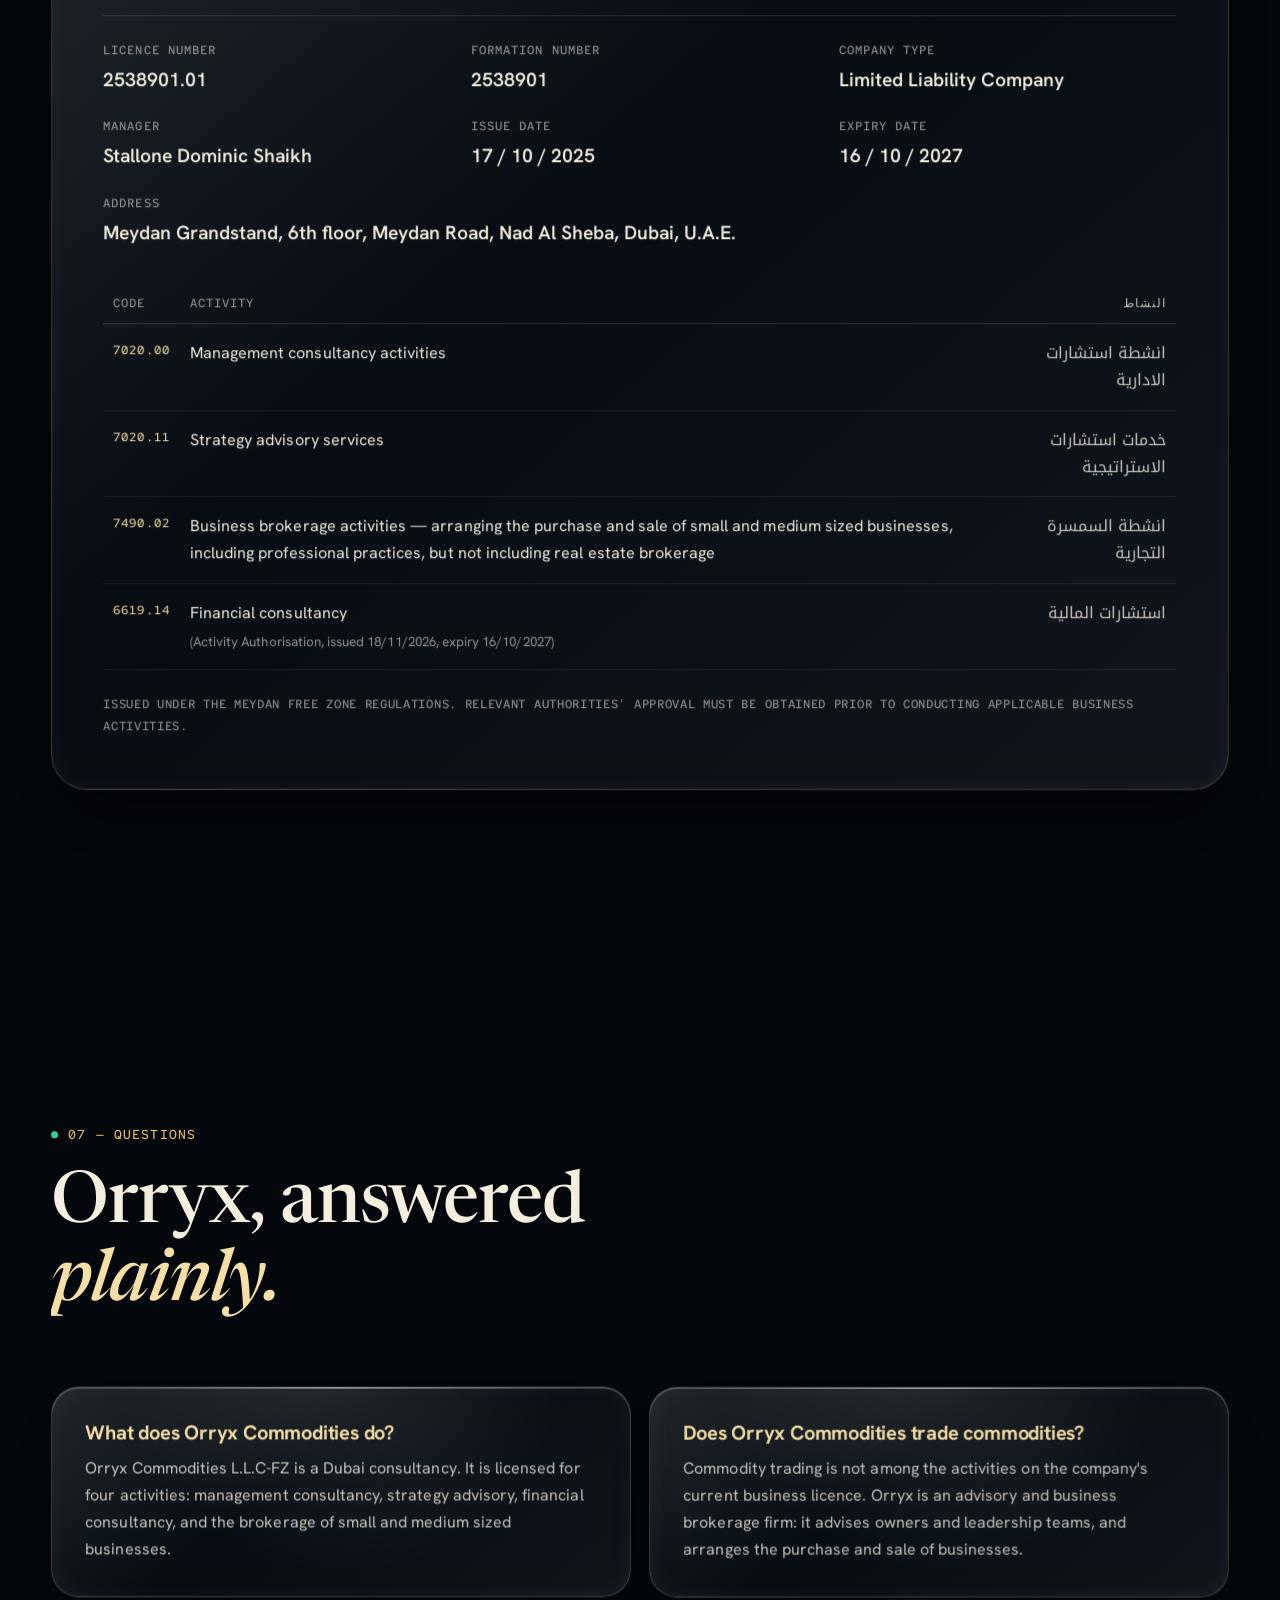
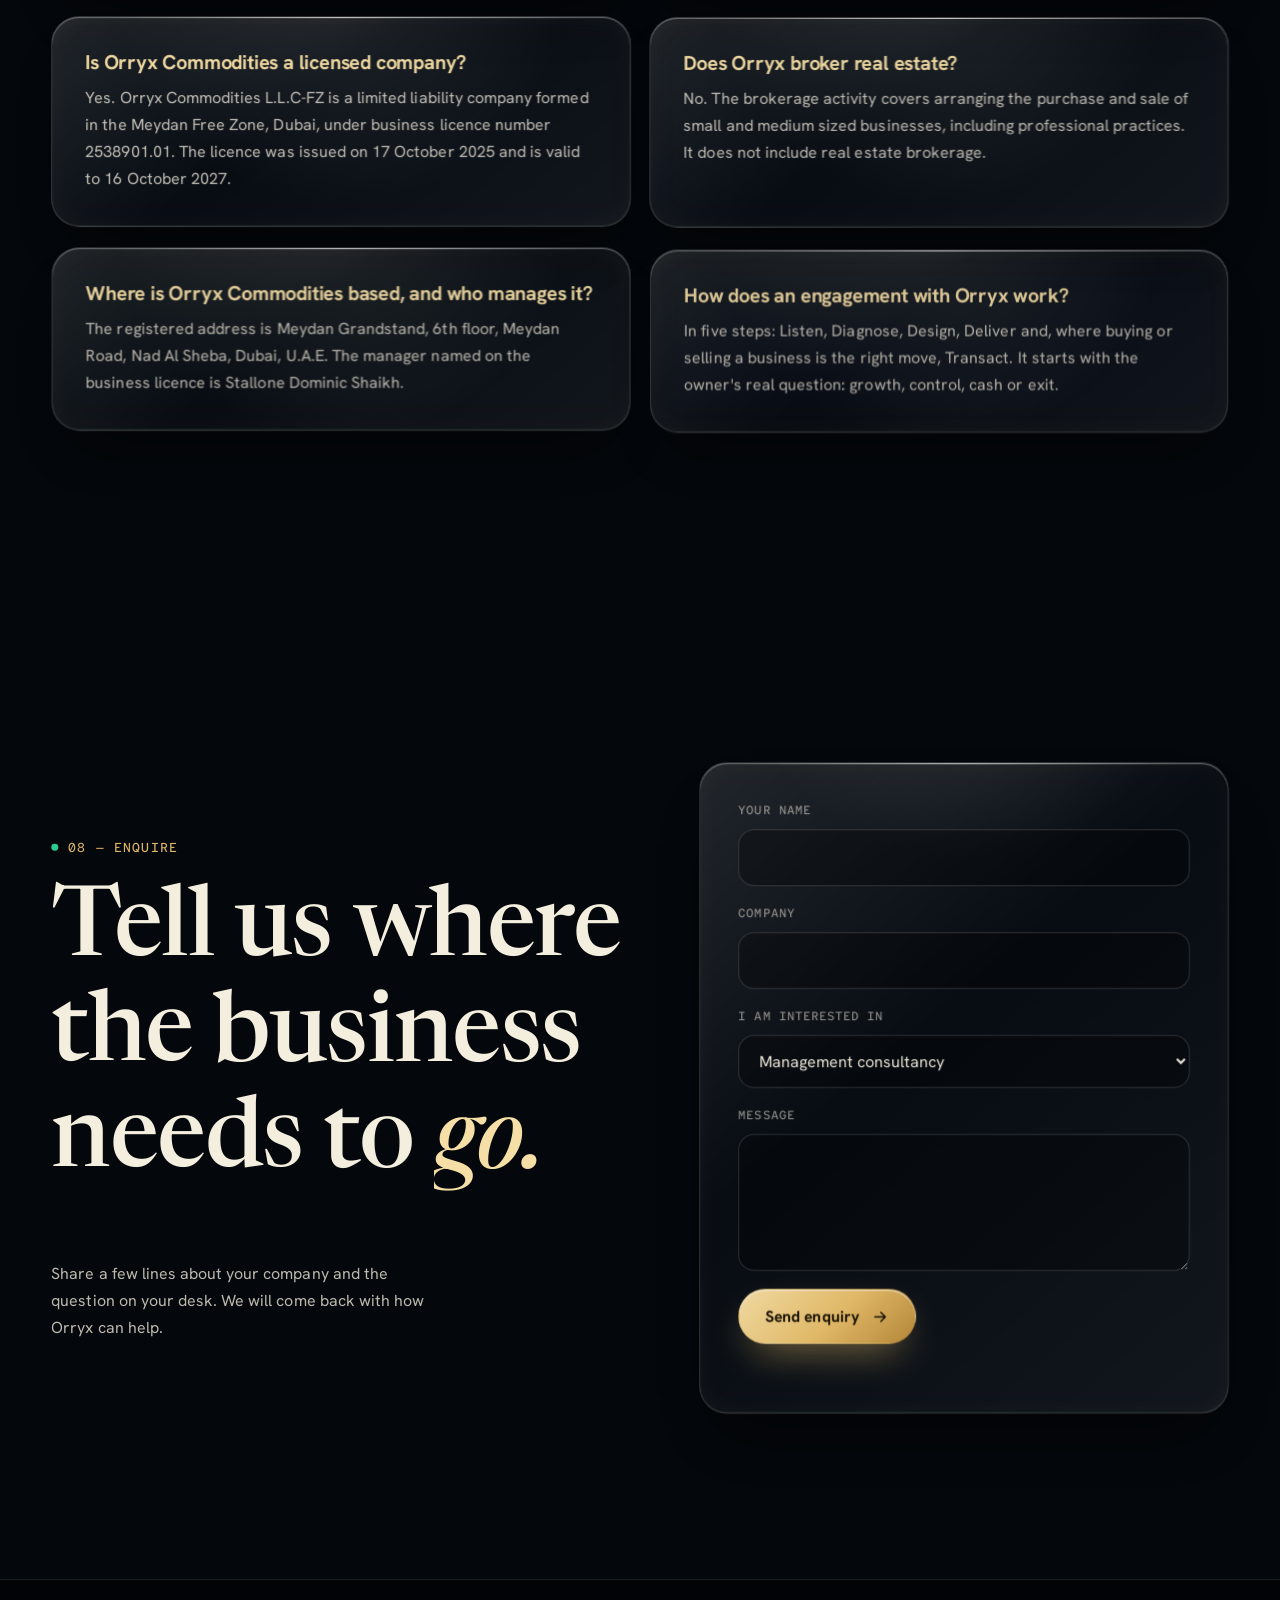
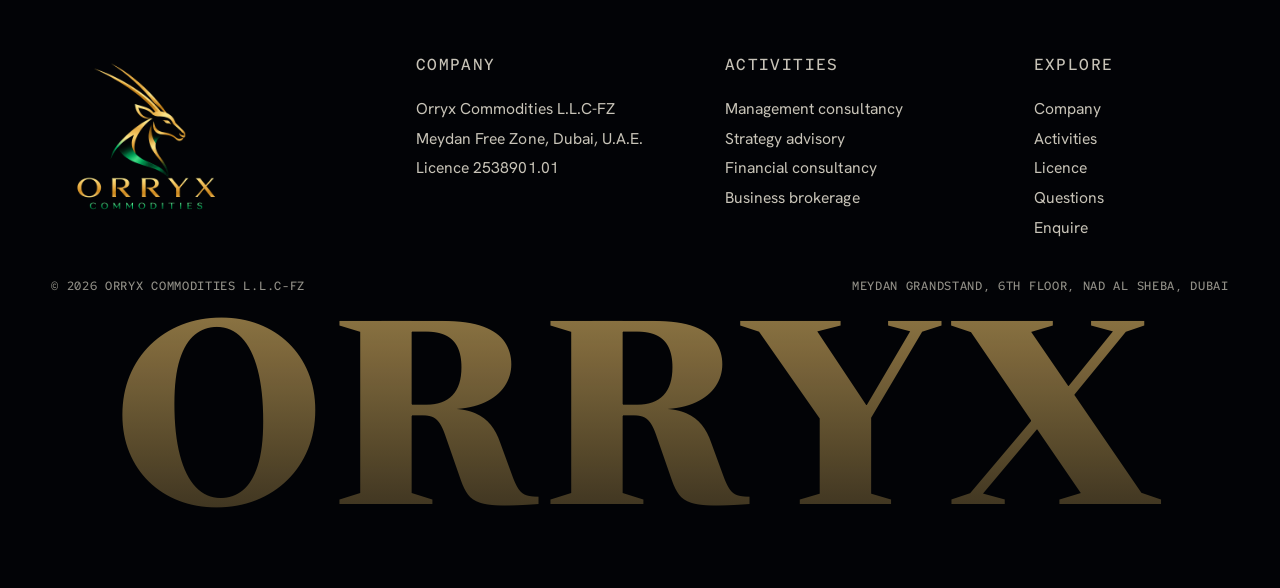
==== commit f54ffd4f: "SEO and AI visibility: structured data, share tags, Questions section, robots.txt, sitemap.xml, llms" ====
--- a/index.html
+++ b/index.html
@@ -3,15 +3,199 @@
 <head>
 <meta charset="utf-8">
 <meta name="viewport" content="width=device-width, initial-scale=1, viewport-fit=cover">
-<title>Orryx Commodities L.L.C-FZ — Management, Strategy, Financial Consultancy & Business Brokerage · Dubai</title>
+<title>Orryx Commodities | Consultancy &amp; Business Brokerage in Dubai</title>
 <meta name="description" content="Orryx Commodities L.L.C-FZ is a Meydan Free Zone company in Dubai, licensed for management consultancy, strategy advisory, financial consultancy and business brokerage.">
 <meta name="theme-color" content="#04110d">
-<link rel="icon" type="image/png" href="assets/img/mark.png">
+<link rel="canonical" href="https://alliancestreetgoa-lang.github.io/ORRYX/">
+<meta name="robots" content="index, follow, max-image-preview:large, max-snippet:-1">
+<meta property="og:type" content="website">
+<meta property="og:site_name" content="Orryx Commodities">
+<meta property="og:title" content="Orryx Commodities | Consultancy &amp; Business Brokerage in Dubai">
+<meta property="og:description" content="Orryx Commodities L.L.C-FZ is a Meydan Free Zone company in Dubai, licensed for management consultancy, strategy advisory, financial consultancy and business brokerage.">
+<meta property="og:url" content="https://alliancestreetgoa-lang.github.io/ORRYX/">
+<meta property="og:image" content="https://alliancestreetgoa-lang.github.io/ORRYX/assets/img/og.jpg">
+<meta property="og:image:width" content="1200">
+<meta property="og:image:height" content="630">
+<meta property="og:image:alt" content="Glass oryx sculpture, the Orryx Commodities emblem">
+<meta property="og:locale" content="en_AE">
+<meta name="twitter:card" content="summary_large_image">
+<meta name="twitter:title" content="Orryx Commodities | Consultancy &amp; Business Brokerage in Dubai">
+<meta name="twitter:description" content="Orryx Commodities L.L.C-FZ is a Meydan Free Zone company in Dubai, licensed for management consultancy, strategy advisory, financial consultancy and business brokerage.">
+<meta name="twitter:image" content="https://alliancestreetgoa-lang.github.io/ORRYX/assets/img/og.jpg">
+<link rel="icon" type="image/png" sizes="64x64" href="assets/img/favicon-64.png">
+<link rel="apple-touch-icon" href="assets/img/apple-touch-icon.png">
+<link rel="alternate" type="text/plain" href="llms.txt" title="Plain-text company summary">
+<script type="application/ld+json">
+{
+ "@context": "https://schema.org",
+ "@graph": [
+  {
+   "@type": "ProfessionalService",
+   "@id": "https://alliancestreetgoa-lang.github.io/ORRYX/#organization",
+   "name": "Orryx Commodities L.L.C-FZ",
+   "alternateName": [
+    "Orryx Commodities",
+    "Orryx",
+    "اوريكس كوموديتيز ش.ذ.م.م - منطقة حرة"
+   ],
+   "legalName": "Orryx Commodities L.L.C-FZ",
+   "url": "https://alliancestreetgoa-lang.github.io/ORRYX/",
+   "logo": "https://alliancestreetgoa-lang.github.io/ORRYX/assets/img/logo-full.png",
+   "image": "https://alliancestreetgoa-lang.github.io/ORRYX/assets/img/og.jpg",
+   "description": "Dubai consultancy formed in the Meydan Free Zone, licensed for management consultancy, strategy advisory, financial consultancy and the brokerage of small and medium sized businesses. Commodity trading and real estate brokerage are not among its licensed activities.",
+   "foundingDate": "2025-10-17",
+   "identifier": [
+    {
+     "@type": "PropertyValue",
+     "name": "Meydan Free Zone business licence number",
+     "value": "2538901.01"
+    },
+    {
+     "@type": "PropertyValue",
+     "name": "Formation number",
+     "value": "2538901"
+    }
+   ],
+   "address": {
+    "@type": "PostalAddress",
+    "streetAddress": "Meydan Grandstand, 6th floor, Meydan Road, Nad Al Sheba",
+    "addressLocality": "Dubai",
+    "addressCountry": "AE"
+   },
+   "employee": {
+    "@type": "Person",
+    "name": "Stallone Dominic Shaikh",
+    "jobTitle": "Manager"
+   },
+   "knowsAbout": [
+    "Management consultancy",
+    "Strategy advisory",
+    "Financial consultancy",
+    "Business brokerage of small and medium sized businesses"
+   ],
+   "hasOfferCatalog": {
+    "@type": "OfferCatalog",
+    "name": "Licensed activities",
+    "itemListElement": [
+     {
+      "@type": "Offer",
+      "itemOffered": {
+       "@type": "Service",
+       "name": "Management consultancy",
+       "description": "Practical advice on how the business is organised and run: operating model and organisation design, process and performance improvement, governance, roles and reporting lines, change and transformation support.",
+       "provider": {
+        "@id": "https://alliancestreetgoa-lang.github.io/ORRYX/#organization"
+       }
+      }
+     },
+     {
+      "@type": "Offer",
+      "itemOffered": {
+       "@type": "Service",
+       "name": "Strategy advisory",
+       "description": "Growth and market-entry planning, business plans and strategic roadmaps, competitive positioning, and board and owner decision support.",
+       "provider": {
+        "@id": "https://alliancestreetgoa-lang.github.io/ORRYX/#organization"
+       }
+      }
+     },
+     {
+      "@type": "Offer",
+      "itemOffered": {
+       "@type": "Service",
+       "name": "Financial consultancy",
+       "description": "Financial planning, budgets and forecasts, cash-flow and working-capital reviews, feasibility studies for new ventures, and funding and investor readiness.",
+       "provider": {
+        "@id": "https://alliancestreetgoa-lang.github.io/ORRYX/#organization"
+       }
+      }
+     },
+     {
+      "@type": "Offer",
+      "itemOffered": {
+       "@type": "Service",
+       "name": "Business brokerage",
+       "description": "Arranging the purchase and sale of small and medium sized businesses, including professional practices. Does not include real estate brokerage.",
+       "provider": {
+        "@id": "https://alliancestreetgoa-lang.github.io/ORRYX/#organization"
+       }
+      }
+     }
+    ]
+   }
+  },
+  {
+   "@type": "WebSite",
+   "@id": "https://alliancestreetgoa-lang.github.io/ORRYX/#website",
+   "url": "https://alliancestreetgoa-lang.github.io/ORRYX/",
+   "name": "Orryx Commodities",
+   "inLanguage": "en",
+   "publisher": {
+    "@id": "https://alliancestreetgoa-lang.github.io/ORRYX/#organization"
+   }
+  },
+  {
+   "@type": "FAQPage",
+   "@id": "https://alliancestreetgoa-lang.github.io/ORRYX/#questions",
+   "mainEntity": [
+    {
+     "@type": "Question",
+     "name": "What does Orryx Commodities do?",
+     "acceptedAnswer": {
+      "@type": "Answer",
+      "text": "Orryx Commodities L.L.C-FZ is a Dubai consultancy. It is licensed for four activities: management consultancy, strategy advisory, financial consultancy, and the brokerage of small and medium sized businesses."
+     }
+    },
+    {
+     "@type": "Question",
+     "name": "Does Orryx Commodities trade commodities?",
+     "acceptedAnswer": {
+      "@type": "Answer",
+      "text": "Commodity trading is not among the activities on the company's current business licence. Orryx is an advisory and business brokerage firm: it advises owners and leadership teams, and arranges the purchase and sale of businesses."
+     }
+    },
+    {
+     "@type": "Question",
+     "name": "Is Orryx Commodities a licensed company?",
+     "acceptedAnswer": {
+      "@type": "Answer",
+      "text": "Yes. Orryx Commodities L.L.C-FZ is a limited liability company formed in the Meydan Free Zone, Dubai, under business licence number 2538901.01. The licence was issued on 17 October 2025 and is valid to 16 October 2027."
+     }
+    },
+    {
+     "@type": "Question",
+     "name": "Does Orryx broker real estate?",
+     "acceptedAnswer": {
+      "@type": "Answer",
+      "text": "No. The brokerage activity covers arranging the purchase and sale of small and medium sized businesses, including professional practices. It does not include real estate brokerage."
+     }
+    },
+    {
+     "@type": "Question",
+     "name": "Where is Orryx Commodities based, and who manages it?",
+     "acceptedAnswer": {
+      "@type": "Answer",
+      "text": "The registered address is Meydan Grandstand, 6th floor, Meydan Road, Nad Al Sheba, Dubai, U.A.E. The manager named on the business licence is Stallone Dominic Shaikh."
+     }
+    },
+    {
+     "@type": "Question",
+     "name": "How does an engagement with Orryx work?",
+     "acceptedAnswer": {
+      "@type": "Answer",
+      "text": "In five steps: Listen, Diagnose, Design, Deliver and, where buying or selling a business is the right move, Transact. It starts with the owner's real question: growth, control, cash or exit."
+     }
+    }
+   ]
+  }
+ ]
+}
+</script>
 <link rel="preconnect" href="https://fonts.googleapis.com">
 <link rel="preconnect" href="https://fonts.gstatic.com" crossorigin>
 <link href="https://fonts.googleapis.com/css2?family=Newsreader:ital,opsz,wght@0,6..72,400..700;1,6..72,400..700&family=Hanken+Grotesk:wght@400;500;600;700;800&family=Red+Hat+Mono:wght@400;500;600&family=Noto+Kufi+Arabic:wght@400;600&display=swap" rel="stylesheet">
 <link rel="preload" as="image" href="assets/img/hero.jpg">
-<link rel="stylesheet" href="css/style.css?v=19">
+<link rel="stylesheet" href="css/style.css?v=20">
 </head>
 <body>
 
@@ -55,7 +239,7 @@
 <!-- ================= HERO ================= -->
 <section class="hero" data-tone="emerald">
   <div class="hero__media" aria-hidden="true">
-    <img src="assets/img/hero.jpg" alt="" id="heroImg">
+    <img src="assets/img/hero.jpg" alt="" id="heroImg" fetchpriority="high">
     <div class="hero__sweep"></div>
     <div class="hero__shade"></div>
   </div>
@@ -243,11 +427,11 @@
         <path d="M50 0 C 90 120, 10 220, 50 340 S 90 560, 50 680 S 10 880, 50 1000" class="flow__fg" id="flowPath"/>
       </svg>
       <ol class="flow__steps">
-        <li class="step" data-step><div class="step__n">1</div><div class="step__c glass"><h4>Listen</h4><p>We start with the owner's real question — growth, control, cash or exit — and the facts behind it.</p><span class="mono">Brief · data · interviews</span></div></li>
-        <li class="step" data-step><div class="step__n">2</div><div class="step__c glass"><h4>Diagnose</h4><p>We examine how the business is run and how the numbers behave, and separate symptoms from causes.</p><span class="mono">Management + financial review</span></div></li>
-        <li class="step" data-step><div class="step__n">3</div><div class="step__c glass"><h4>Design</h4><p>We set out the options, a recommended strategy and the plan to reach it — in plain language.</p><span class="mono">Strategy · roadmap · budget</span></div></li>
-        <li class="step" data-step><div class="step__n">4</div><div class="step__c glass"><h4>Deliver</h4><p>We stay alongside management while the plan is carried out, and adjust as results arrive.</p><span class="mono">Implementation support</span></div></li>
-        <li class="step" data-step><div class="step__n">5</div><div class="step__c glass"><h4>Transact</h4><p>When buying or selling a business is the right move, our brokerage desk arranges the deal.</p><span class="mono">Buyer–seller introduction</span></div></li>
+        <li class="step" data-step><div class="step__n">1</div><div class="step__c glass"><h3>Listen</h3><p>We start with the owner's real question — growth, control, cash or exit — and the facts behind it.</p><span class="mono">Brief · data · interviews</span></div></li>
+        <li class="step" data-step><div class="step__n">2</div><div class="step__c glass"><h3>Diagnose</h3><p>We examine how the business is run and how the numbers behave, and separate symptoms from causes.</p><span class="mono">Management + financial review</span></div></li>
+        <li class="step" data-step><div class="step__n">3</div><div class="step__c glass"><h3>Design</h3><p>We set out the options, a recommended strategy and the plan to reach it — in plain language.</p><span class="mono">Strategy · roadmap · budget</span></div></li>
+        <li class="step" data-step><div class="step__n">4</div><div class="step__c glass"><h3>Deliver</h3><p>We stay alongside management while the plan is carried out, and adjust as results arrive.</p><span class="mono">Implementation support</span></div></li>
+        <li class="step" data-step><div class="step__n">5</div><div class="step__c glass"><h3>Transact</h3><p>When buying or selling a business is the right move, our brokerage desk arranges the deal.</p><span class="mono">Buyer–seller introduction</span></div></li>
       </ol>
     </div>
   </div>
@@ -262,7 +446,7 @@
     <div class="deal glass" data-reveal>
       <div class="deal__side">
         <div class="deal__icon"><svg viewBox="0 0 48 48"><path d="M6 20l4-10h28l4 10M8 20v18h32V20M6 20c0 3 3 5 6 5s6-2 6-5c0 3 3 5 6 5s6-2 6-5c0 3 3 5 6 5s6-2 6-5M20 38V29h8v9"/></svg></div>
-        <h4>Seller</h4><p>Owners of small and medium sized businesses and professional practices.</p>
+        <h3>Seller</h3><p>Owners of small and medium sized businesses and professional practices.</p>
       </div>
       <div class="deal__mid">
         <svg viewBox="0 0 600 120" preserveAspectRatio="none" aria-hidden="true">
@@ -273,14 +457,14 @@
       </div>
       <div class="deal__side">
         <div class="deal__icon"><svg viewBox="0 0 48 48"><circle cx="16" cy="24" r="9"/><path d="M25 24h18M36 24v7M42 24v5"/></svg></div>
-        <h4>Buyer</h4><p>Entrepreneurs and investors looking to acquire an established business.</p>
+        <h3>Buyer</h3><p>Entrepreneurs and investors looking to acquire an established business.</p>
       </div>
     </div>
 
     <div class="trio">
-      <div class="card glass" data-reveal data-tilt><span class="trio__n">A</span><h4>Prepare</h4><p>Position the business, organise the information and agree what a good outcome looks like.</p></div>
-      <div class="card glass" data-reveal data-tilt><span class="trio__n">B</span><h4>Match</h4><p>Identify suitable counterparties and make confidential introductions.</p></div>
-      <div class="card glass" data-reveal data-tilt><span class="trio__n">C</span><h4>Arrange</h4><p>Support the negotiation and coordinate the steps through to completion.</p></div>
+      <div class="card glass" data-reveal data-tilt><span class="trio__n">A</span><h3>Prepare</h3><p>Position the business, organise the information and agree what a good outcome looks like.</p></div>
+      <div class="card glass" data-reveal data-tilt><span class="trio__n">B</span><h3>Match</h3><p>Identify suitable counterparties and make confidential introductions.</p></div>
+      <div class="card glass" data-reveal data-tilt><span class="trio__n">C</span><h3>Arrange</h3><p>Support the negotiation and coordinate the steps through to completion.</p></div>
     </div>
     <p class="note mono" data-reveal>Licensed scope: business brokerage of SMEs and professional practices — not real estate brokerage.</p>
   </div>
@@ -336,11 +520,27 @@
   </div>
 </section>
 
+<!-- ================= QUESTIONS ================= -->
+<section class="section faq" id="questions" data-tone="sapphire">
+  <div class="wrap">
+    <p class="kicker mono" data-reveal><i class="dot"></i>07 — Questions</p>
+    <h2 class="h2" data-split>Orryx, answered plainly.</h2>
+    <div class="faq__grid">
+      <article class="card glass" data-reveal><h3>What does Orryx Commodities do?</h3><p>Orryx Commodities L.L.C-FZ is a Dubai consultancy. It is licensed for four activities: management consultancy, strategy advisory, financial consultancy, and the brokerage of small and medium sized businesses.</p></article>
+      <article class="card glass" data-reveal><h3>Does Orryx Commodities trade commodities?</h3><p>Commodity trading is not among the activities on the company's current business licence. Orryx is an advisory and business brokerage firm: it advises owners and leadership teams, and arranges the purchase and sale of businesses.</p></article>
+      <article class="card glass" data-reveal><h3>Is Orryx Commodities a licensed company?</h3><p>Yes. Orryx Commodities L.L.C-FZ is a limited liability company formed in the Meydan Free Zone, Dubai, under business licence number 2538901.01. The licence was issued on 17 October 2025 and is valid to 16 October 2027.</p></article>
+      <article class="card glass" data-reveal><h3>Does Orryx broker real estate?</h3><p>No. The brokerage activity covers arranging the purchase and sale of small and medium sized businesses, including professional practices. It does not include real estate brokerage.</p></article>
+      <article class="card glass" data-reveal><h3>Where is Orryx Commodities based, and who manages it?</h3><p>The registered address is Meydan Grandstand, 6th floor, Meydan Road, Nad Al Sheba, Dubai, U.A.E. The manager named on the business licence is Stallone Dominic Shaikh.</p></article>
+      <article class="card glass" data-reveal><h3>How does an engagement with Orryx work?</h3><p>In five steps: Listen, Diagnose, Design, Deliver and, where buying or selling a business is the right move, Transact. It starts with the owner's real question: growth, control, cash or exit.</p></article>
+    </div>
+  </div>
+</section>
+
 <!-- ================= CONTACT ================= -->
 <section class="section contact" id="contact" data-tone="wine">
   <div class="wrap contact__grid">
     <div>
-      <p class="kicker mono" data-reveal><i class="dot"></i>07 — Enquire</p>
+      <p class="kicker mono" data-reveal><i class="dot"></i>08 — Enquire</p>
       <h2 class="h2 h2--xl" data-split>Tell us where the business needs to go.</h2>
       <p class="lede" data-reveal>Share a few lines about your company and the question on your desk. We will come back with how Orryx can help.</p>
     </div>
@@ -364,7 +564,7 @@
     <div class="footer__brand"><img src="assets/img/logo-t.png" alt="Orryx Commodities logo" loading="lazy"></div>
     <div><p class="mono label">Company</p><p>Orryx Commodities L.L.C-FZ<br>Meydan Free Zone, Dubai, U.A.E.<br>Licence 2538901.01</p></div>
     <div><p class="mono label">Activities</p><p>Management consultancy<br>Strategy advisory<br>Financial consultancy<br>Business brokerage</p></div>
-    <div><p class="mono label">Explore</p><p><a href="#company">Company</a><br><a href="#activities">Activities</a><br><a href="#licence">Licence</a><br><a href="#contact">Enquire</a></p></div>
+    <div><p class="mono label">Explore</p><p><a href="#company">Company</a><br><a href="#activities">Activities</a><br><a href="#licence">Licence</a><br><a href="#questions">Questions</a><br><a href="#contact">Enquire</a></p></div>
   </div>
   <div class="wrap footer__base mono"><span>© <span id="year">2026</span> Orryx Commodities L.L.C-FZ</span><span>Meydan Grandstand, 6th floor, Nad Al Sheba, Dubai</span></div>
   <div class="footer__word" aria-hidden="true">ORRYX</div>
@@ -373,6 +573,6 @@
 <script src="vendor/gsap.min.js"></script>
 <script src="vendor/ScrollTrigger.min.js"></script>
 <script src="vendor/lenis.min.js"></script>
-<script src="js/main.js?v=19"></script>
+<script src="js/main.js?v=20"></script>
 </body>
 </html>
--- a/css/style.css
+++ b/css/style.css
@@ -222,7 +222,7 @@
 .step__c{grid-row:1;padding:26px 28px;border-radius:24px;min-width:0}
 .step:nth-child(odd) .step__c{grid-column:1;text-align:right}
 .step:nth-child(even) .step__c{grid-column:3}
-.step h4{font-family:var(--f-head);font-weight:800;font-size:1.5rem;margin-bottom:6px}
+.step h3{font-family:var(--f-head);font-weight:800;font-size:1.5rem;margin-bottom:6px}
 .step p{color:var(--mute);margin-bottom:12px}
 .step .mono{color:var(--wine-hi)}
 
@@ -233,7 +233,7 @@
 .deal__icon{width:86px;height:86px;margin:0 auto 14px;border-radius:26px;display:grid;place-items:center;background:rgba(255,255,255,.08);border:1px solid var(--glass-b);animation:bob 5s ease-in-out infinite}
 .deal__side:last-child .deal__icon{animation-delay:-2.5s}
 .deal__icon svg{width:46px;height:46px;fill:none;stroke:var(--gold-hi);stroke-width:2;stroke-linecap:round;stroke-linejoin:round}
-.deal h4,.trio h4{font-family:var(--f-head);font-weight:800;font-size:1.35rem;margin-bottom:6px}
+.deal h3,.trio h3{font-family:var(--f-head);font-weight:800;font-size:1.35rem;margin-bottom:6px}
 .deal p,.trio p{color:var(--mute);font-size:.93rem}
 .deal__mid{position:relative;height:140px;display:grid;place-items:center}
 .deal__mid svg{position:absolute;inset:0;width:100%;height:100%;overflow:visible}
@@ -489,7 +489,7 @@
 .chip .mono,.code{font-size:.7rem}
 .panel h3{font-weight:500;line-height:1.12}
 .panel p{color:rgba(244,238,223,.86)}
-.step h4,.deal h4,.trio h4{font-weight:700;letter-spacing:-.01em}
+.step h3,.deal h3,.trio h3{font-weight:700;letter-spacing:-.01em}
 .step p,.deal p,.trio p,.lede{color:var(--mute);font-size:1rem}
 .fine{font-size:.7rem;letter-spacing:.05em;line-height:1.55}
 .cert dt,.cert__table th{font-size:.74rem;font-weight:500;letter-spacing:.09em}
@@ -538,3 +538,9 @@
 /* ===== v18: footer wordmark fully visible ===== */
 .footer{overflow:hidden}
 .footer__word{font-size:20vw;line-height:1;letter-spacing:.04em;margin:0;padding:0 2vw .06em;white-space:nowrap;background:linear-gradient(180deg,rgba(230,189,106,.6),rgba(230,189,106,.14));-webkit-background-clip:text;background-clip:text;color:transparent}
+
+/* ===== v20: questions (FAQ) section ===== */
+.faq__grid{display:grid;grid-template-columns:repeat(2,1fr);gap:18px}
+.faq__grid h3{font-family:var(--f-head);font-weight:700;font-size:1.25rem;letter-spacing:-.01em;line-height:1.25;margin-bottom:10px;color:var(--gold-hi)}
+.faq__grid p{color:var(--mute);font-size:1rem}
+@media (max-width:899px){.faq__grid{grid-template-columns:1fr}}
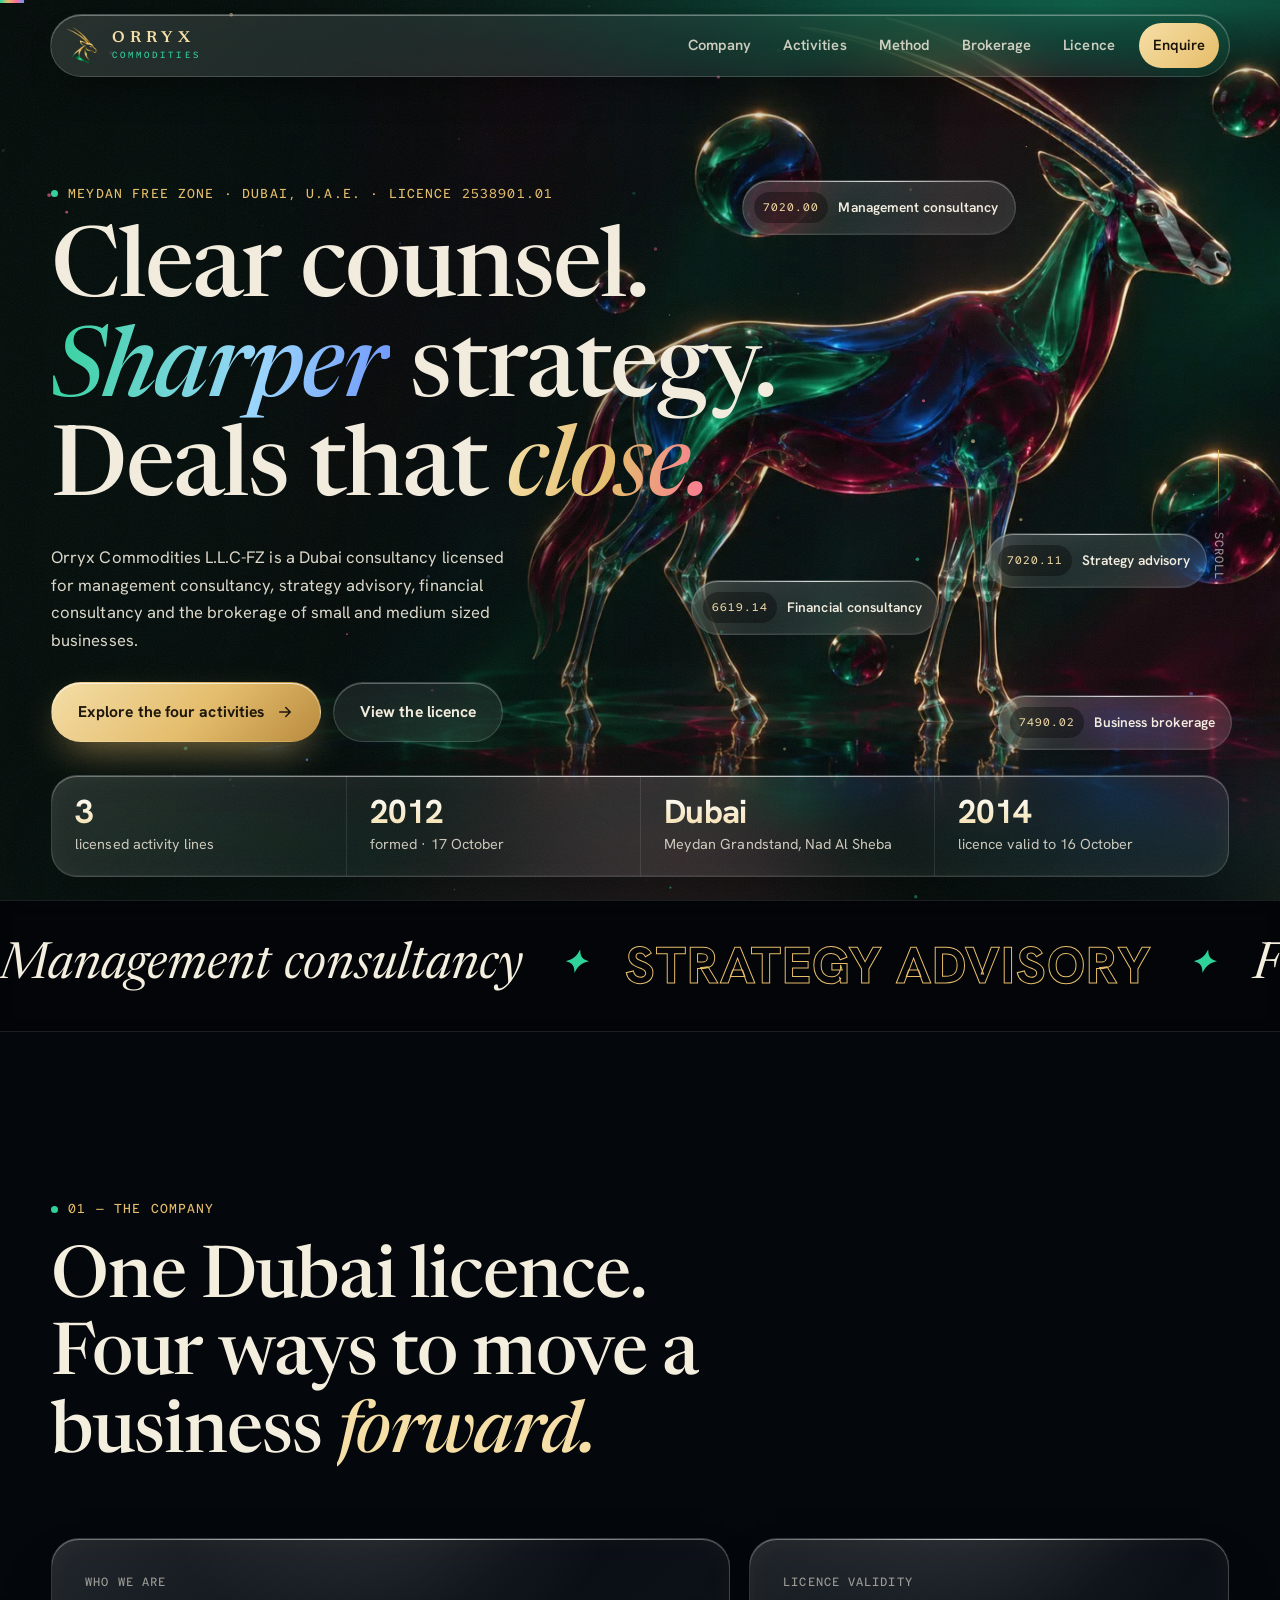
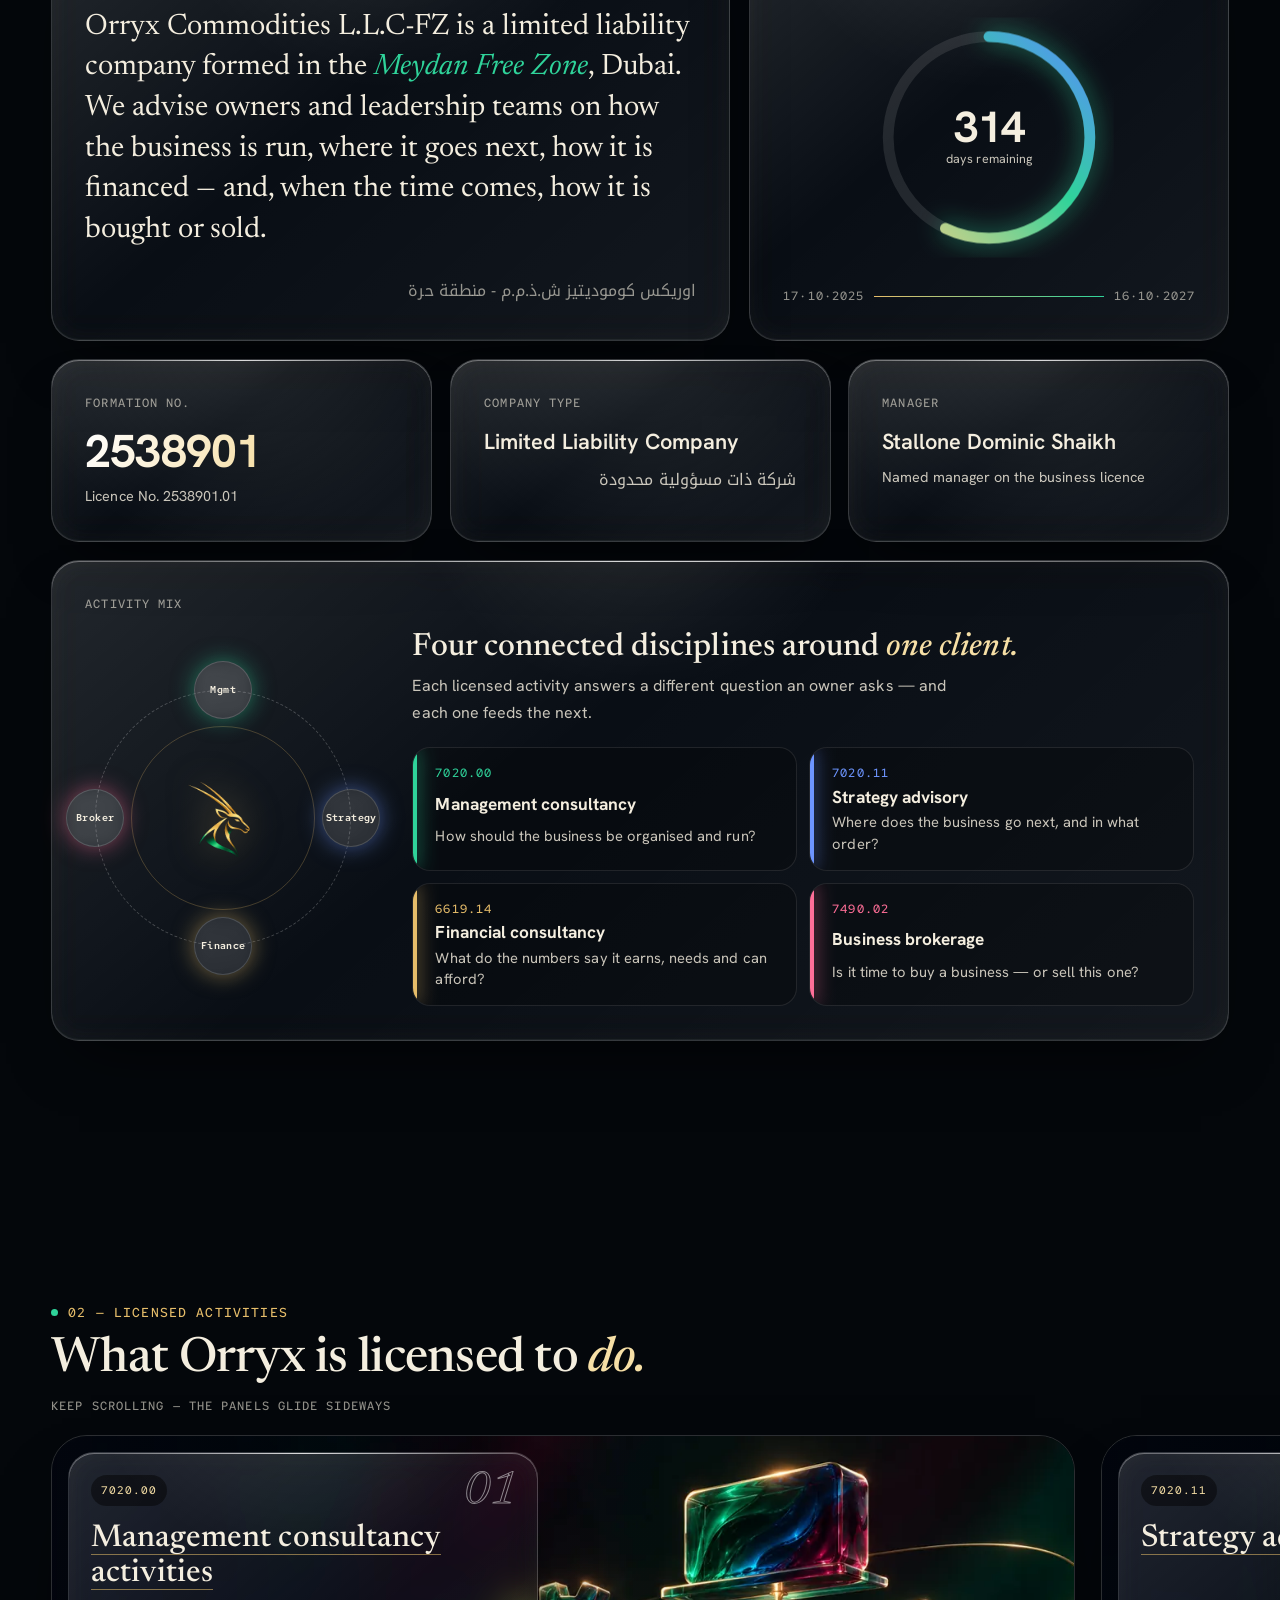
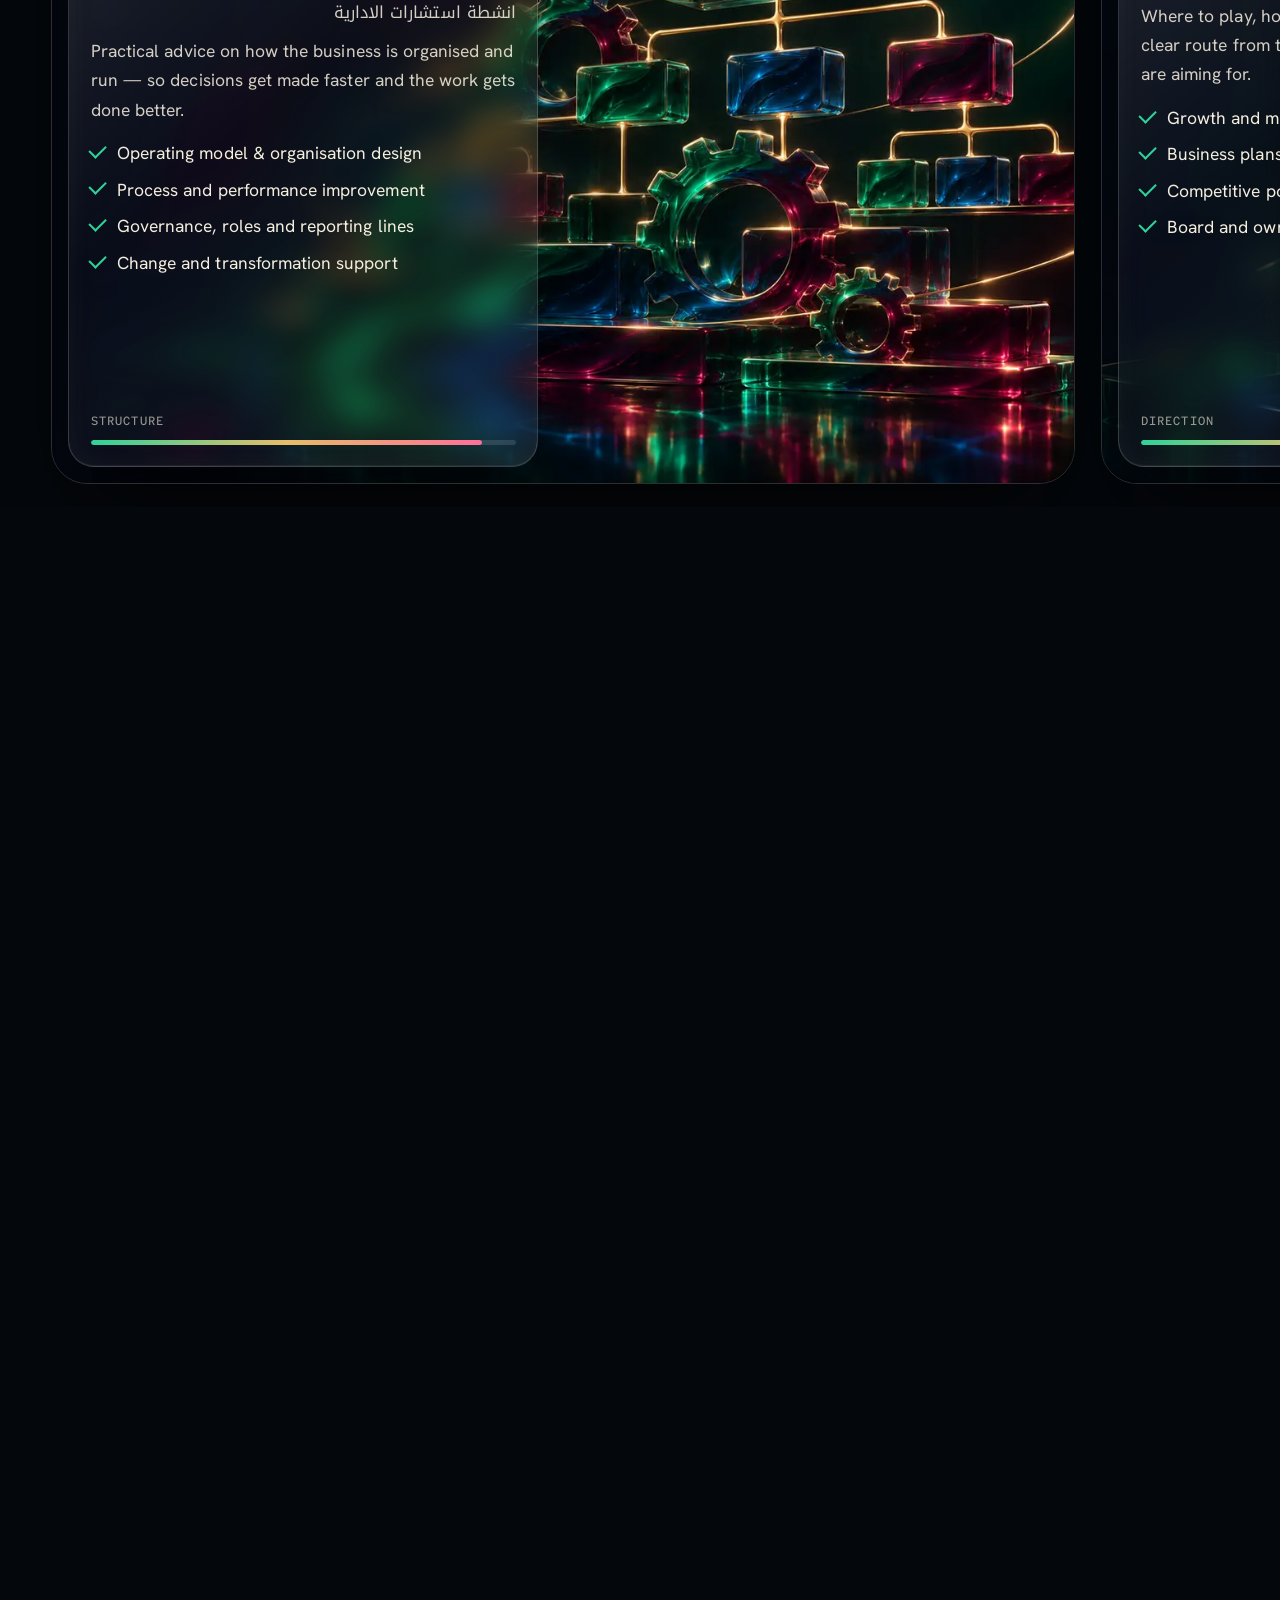
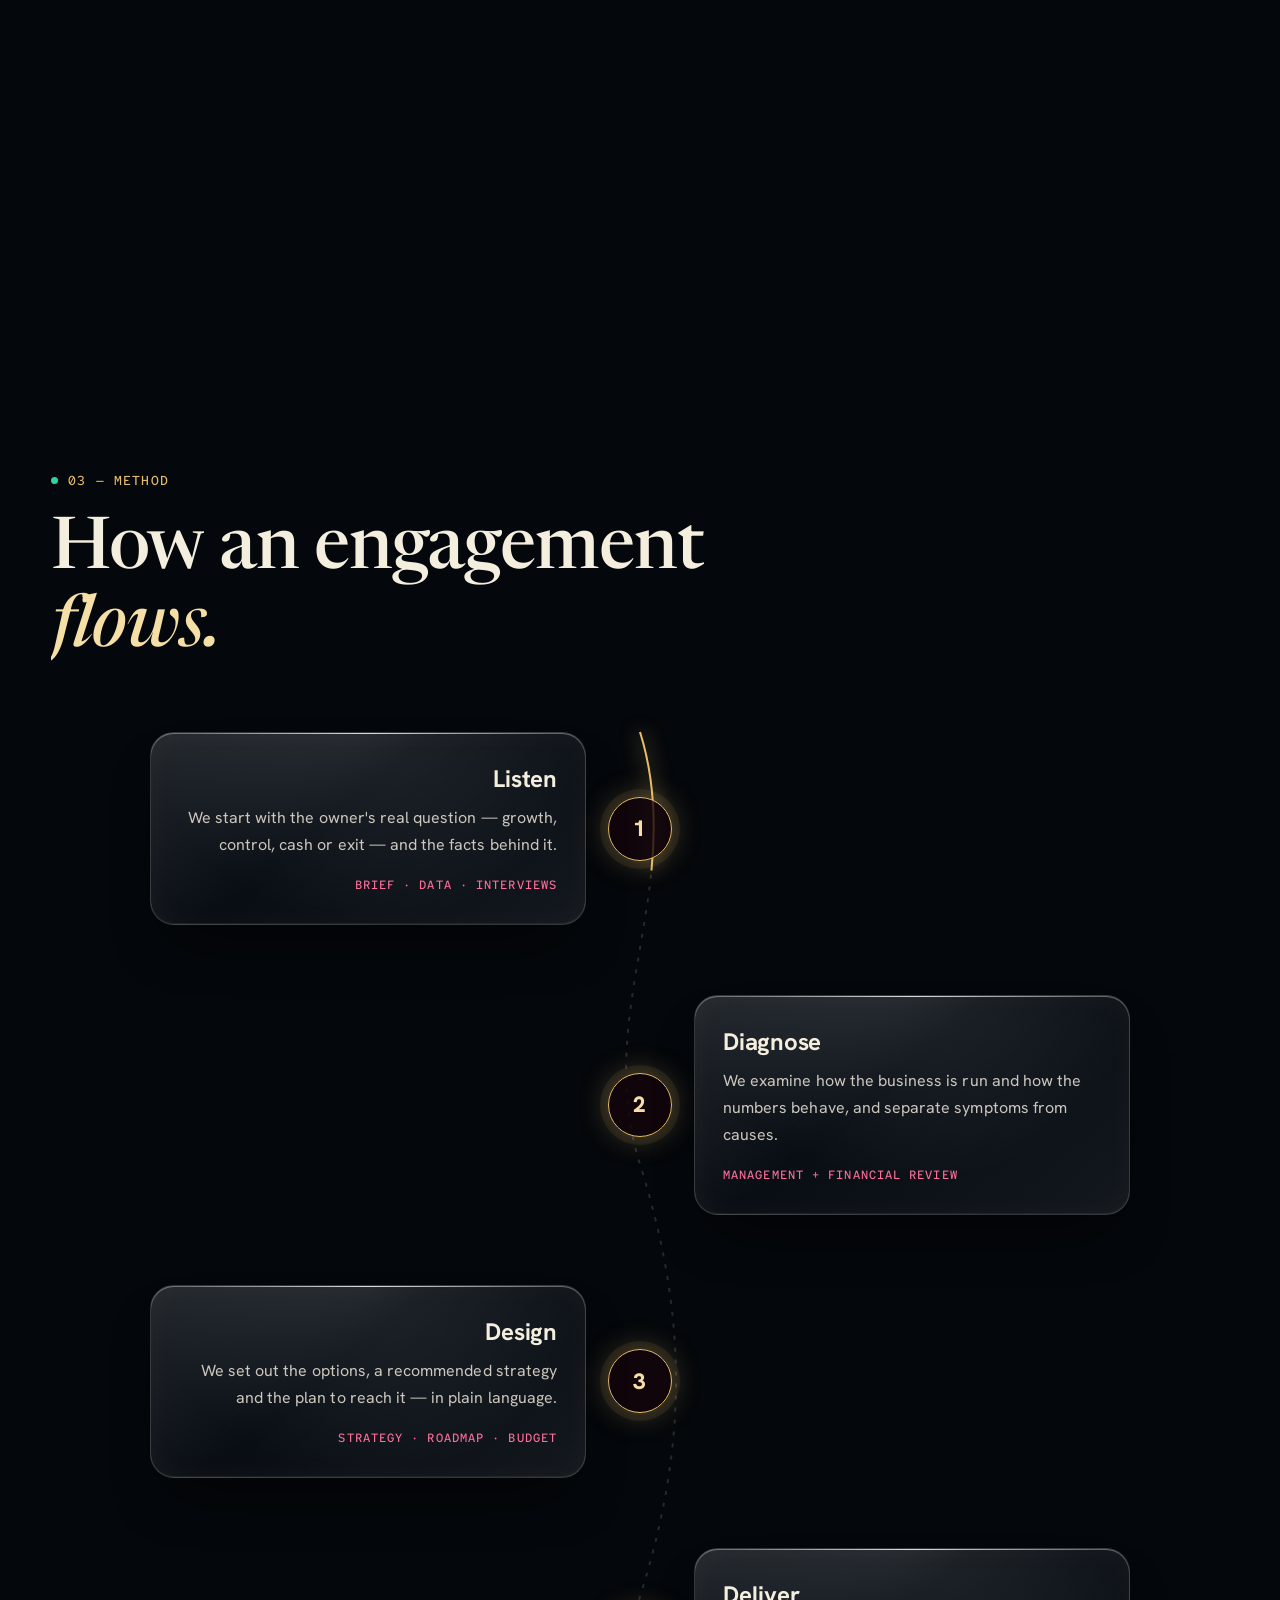
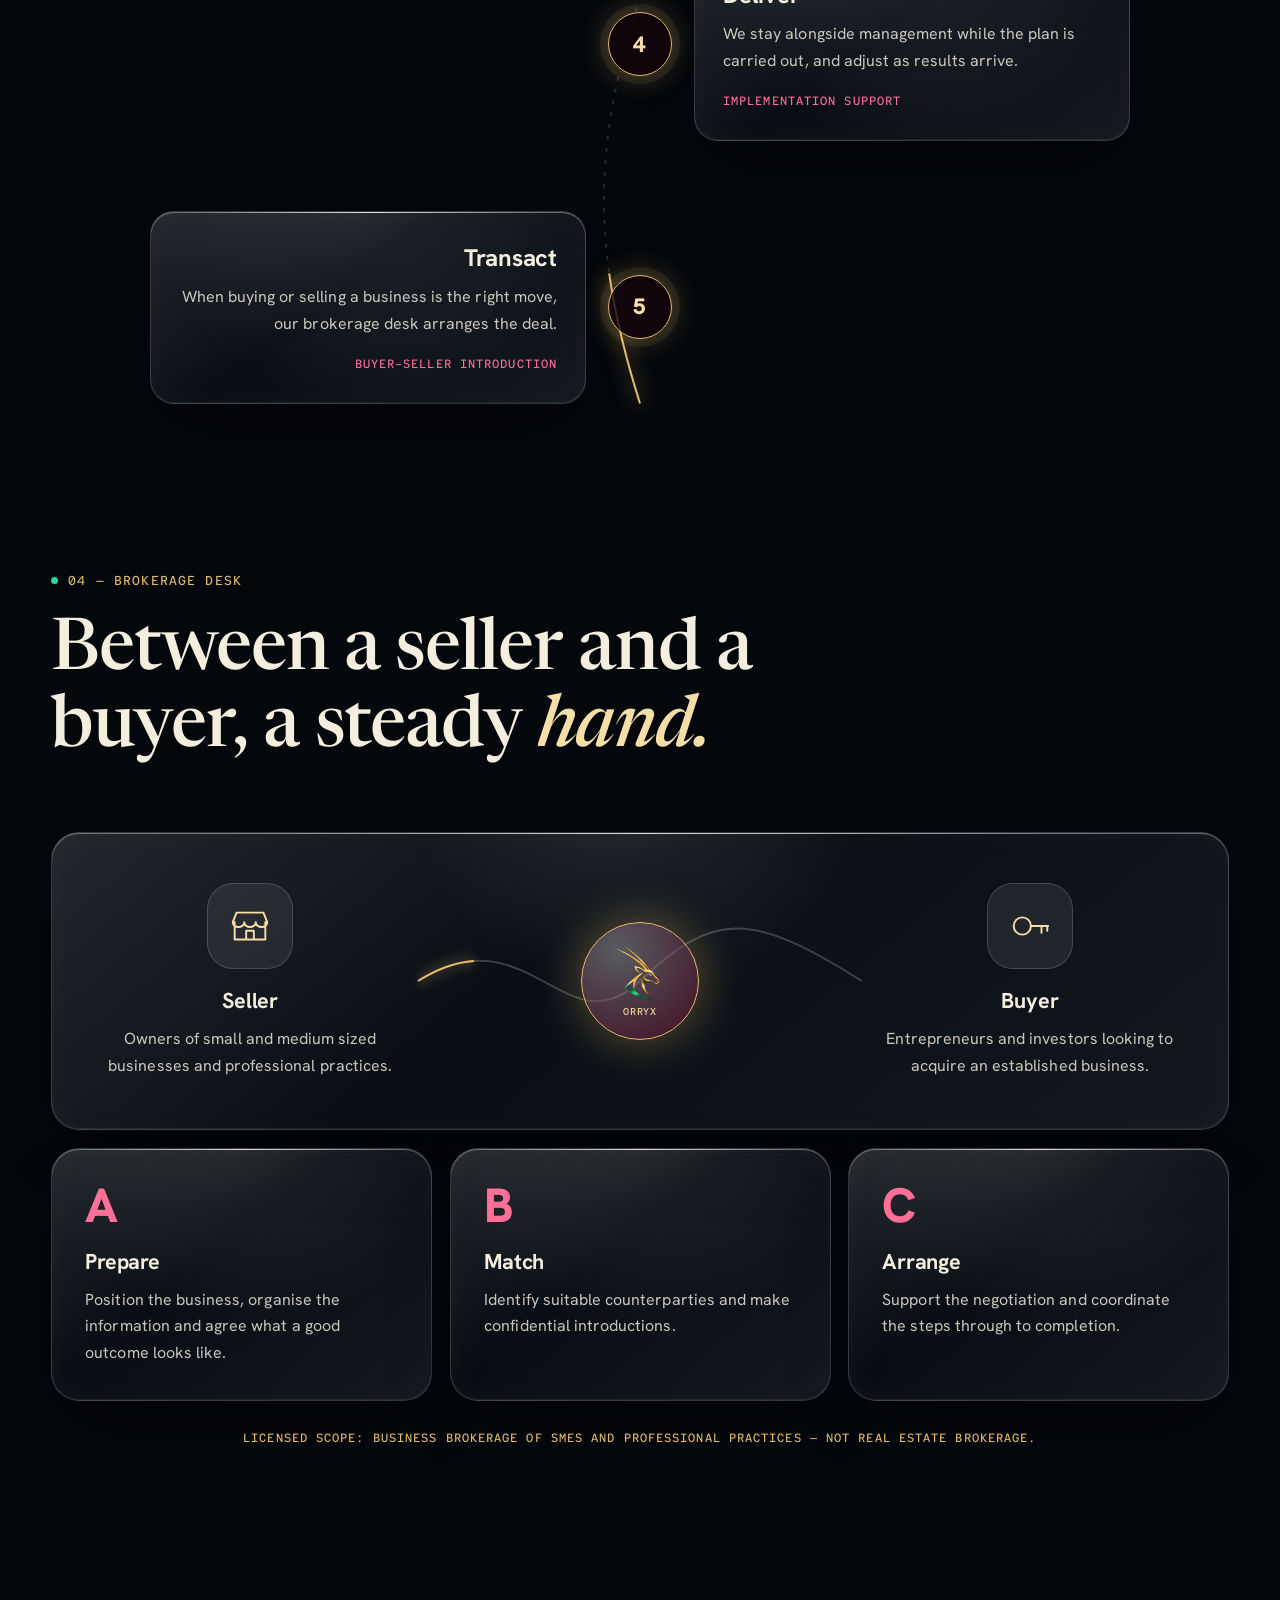
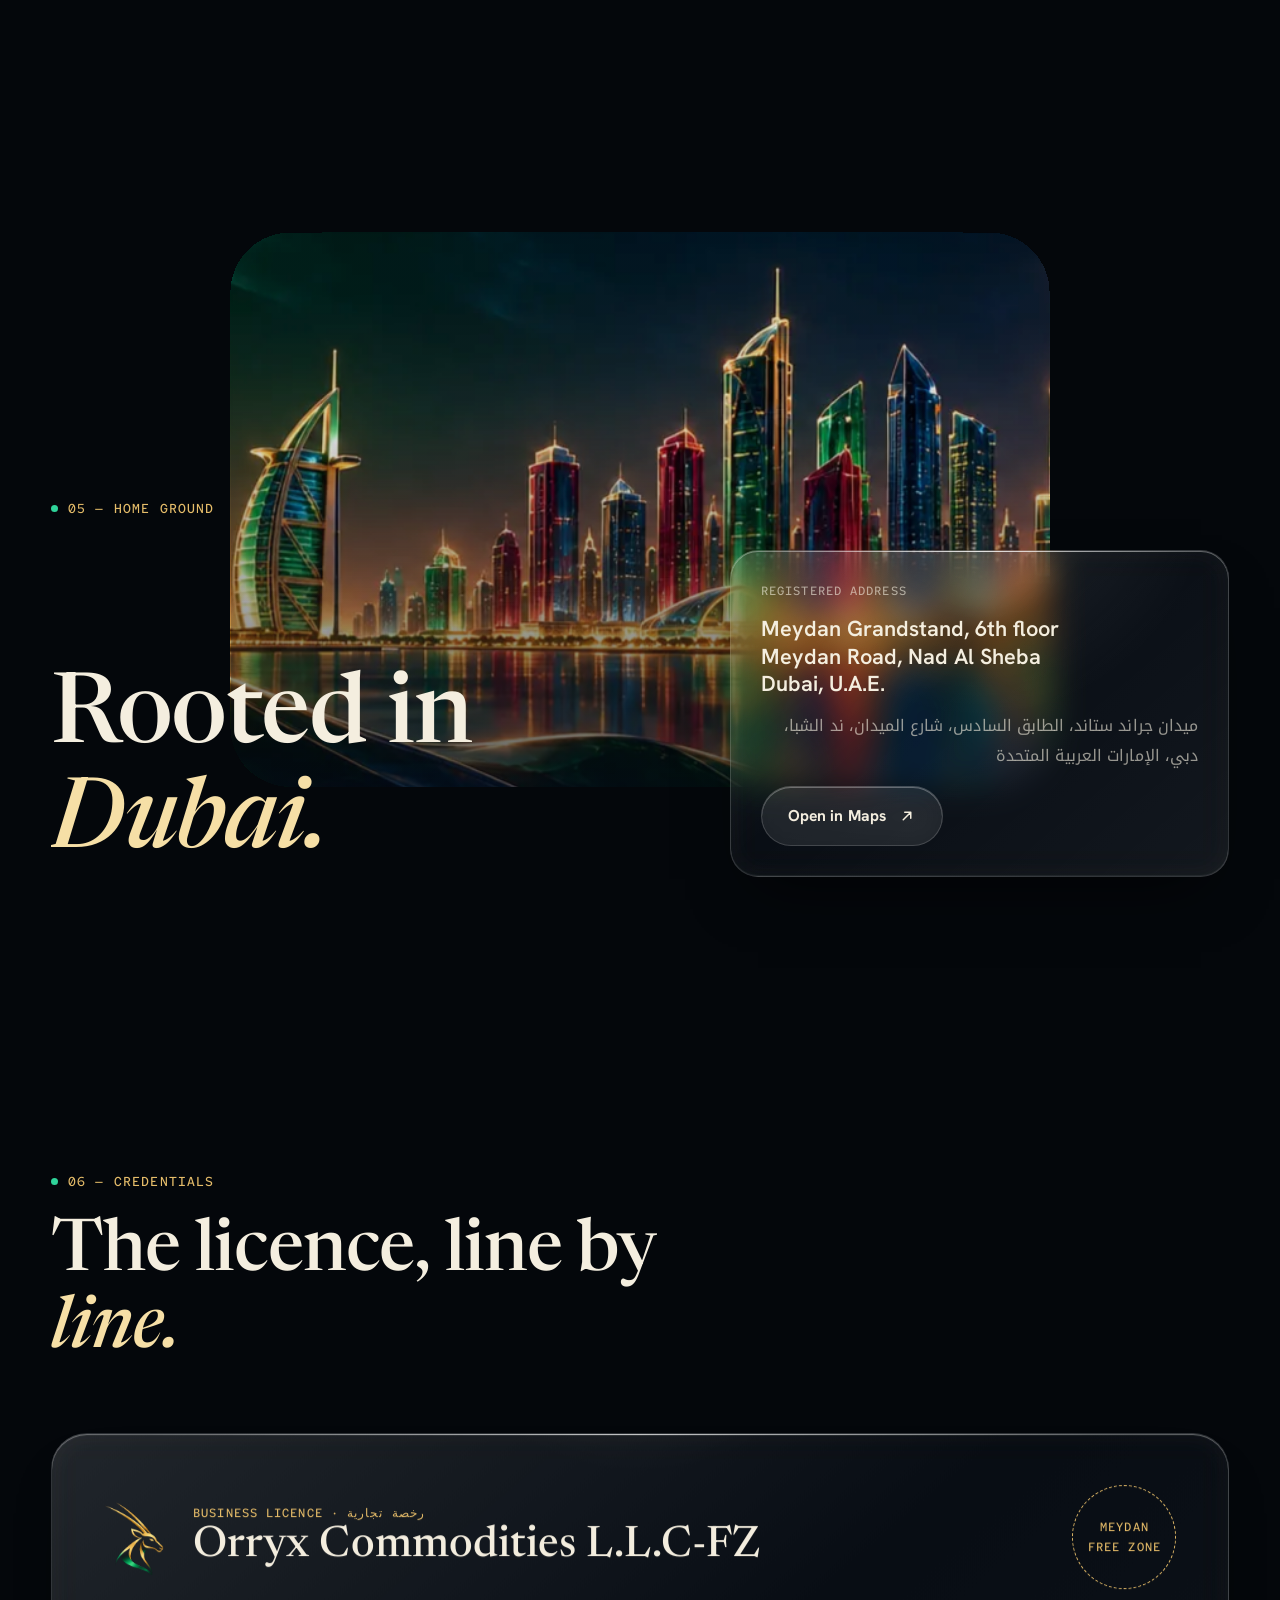
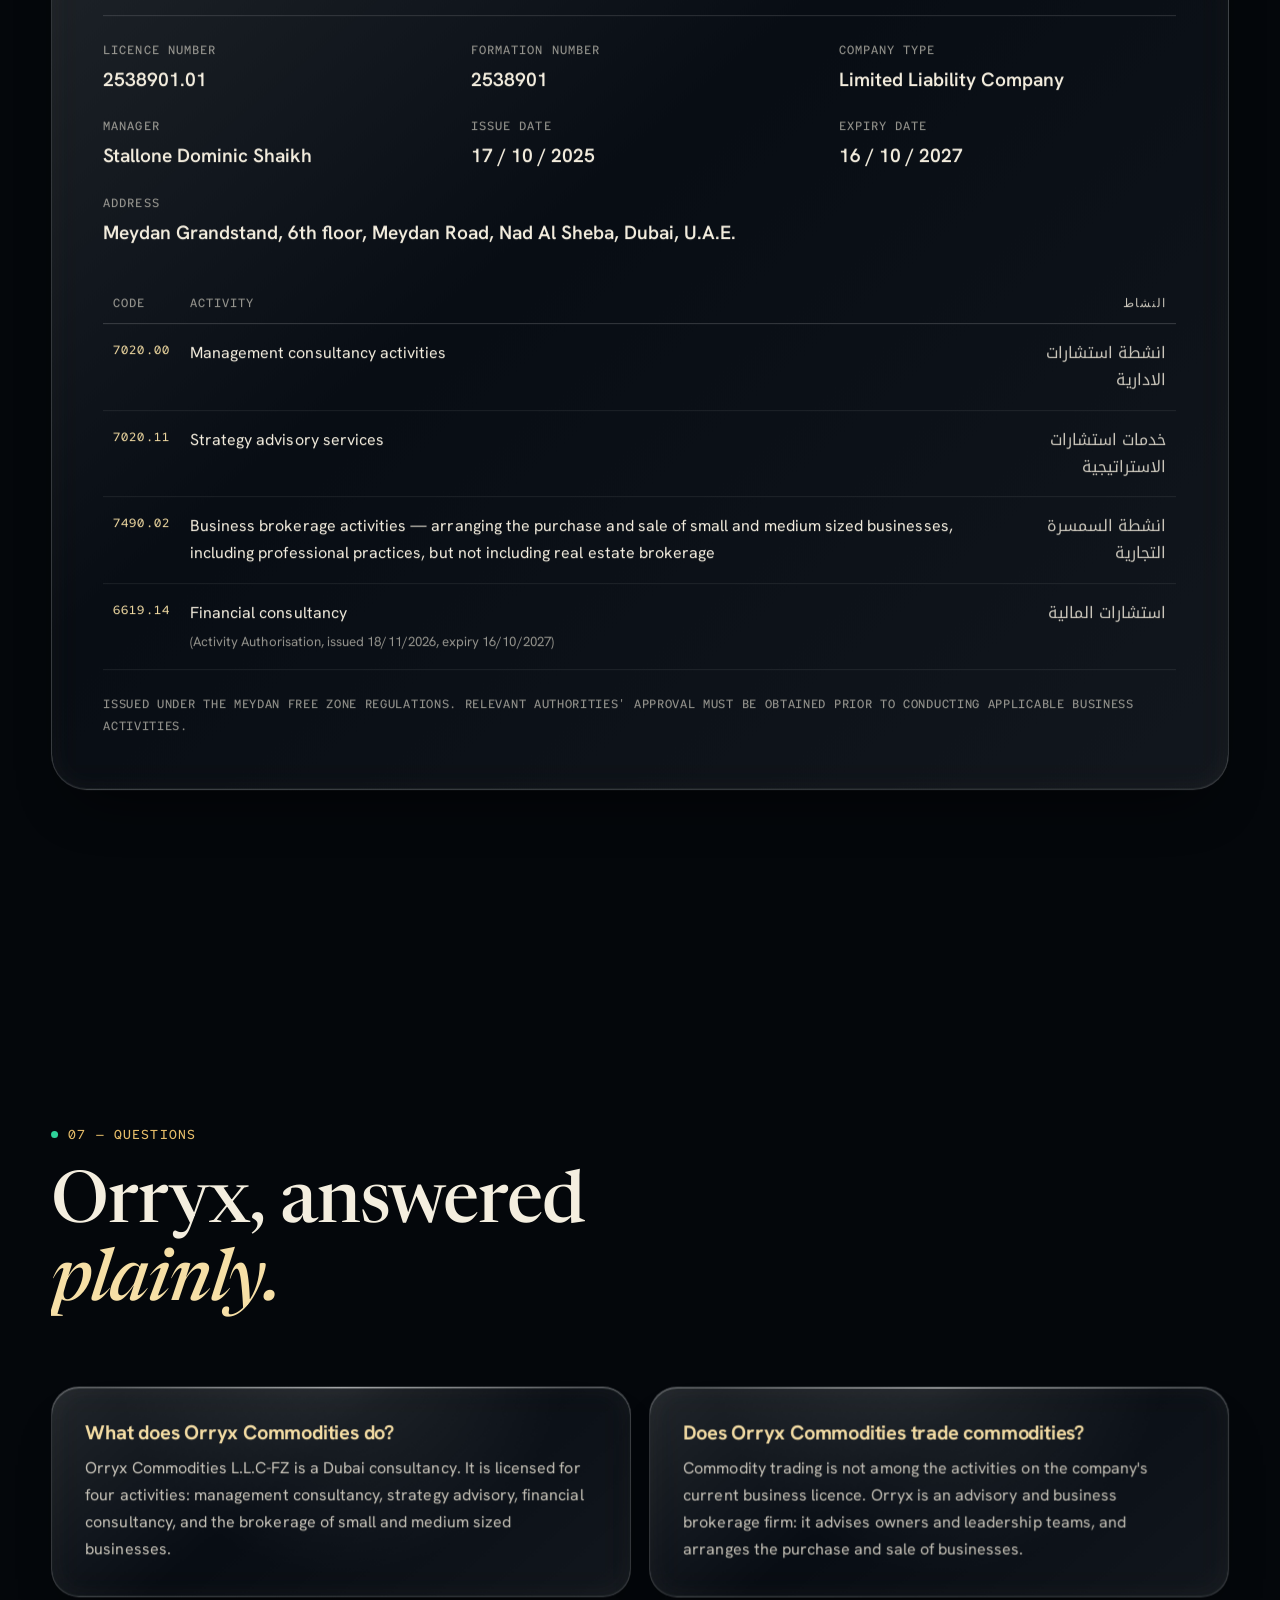
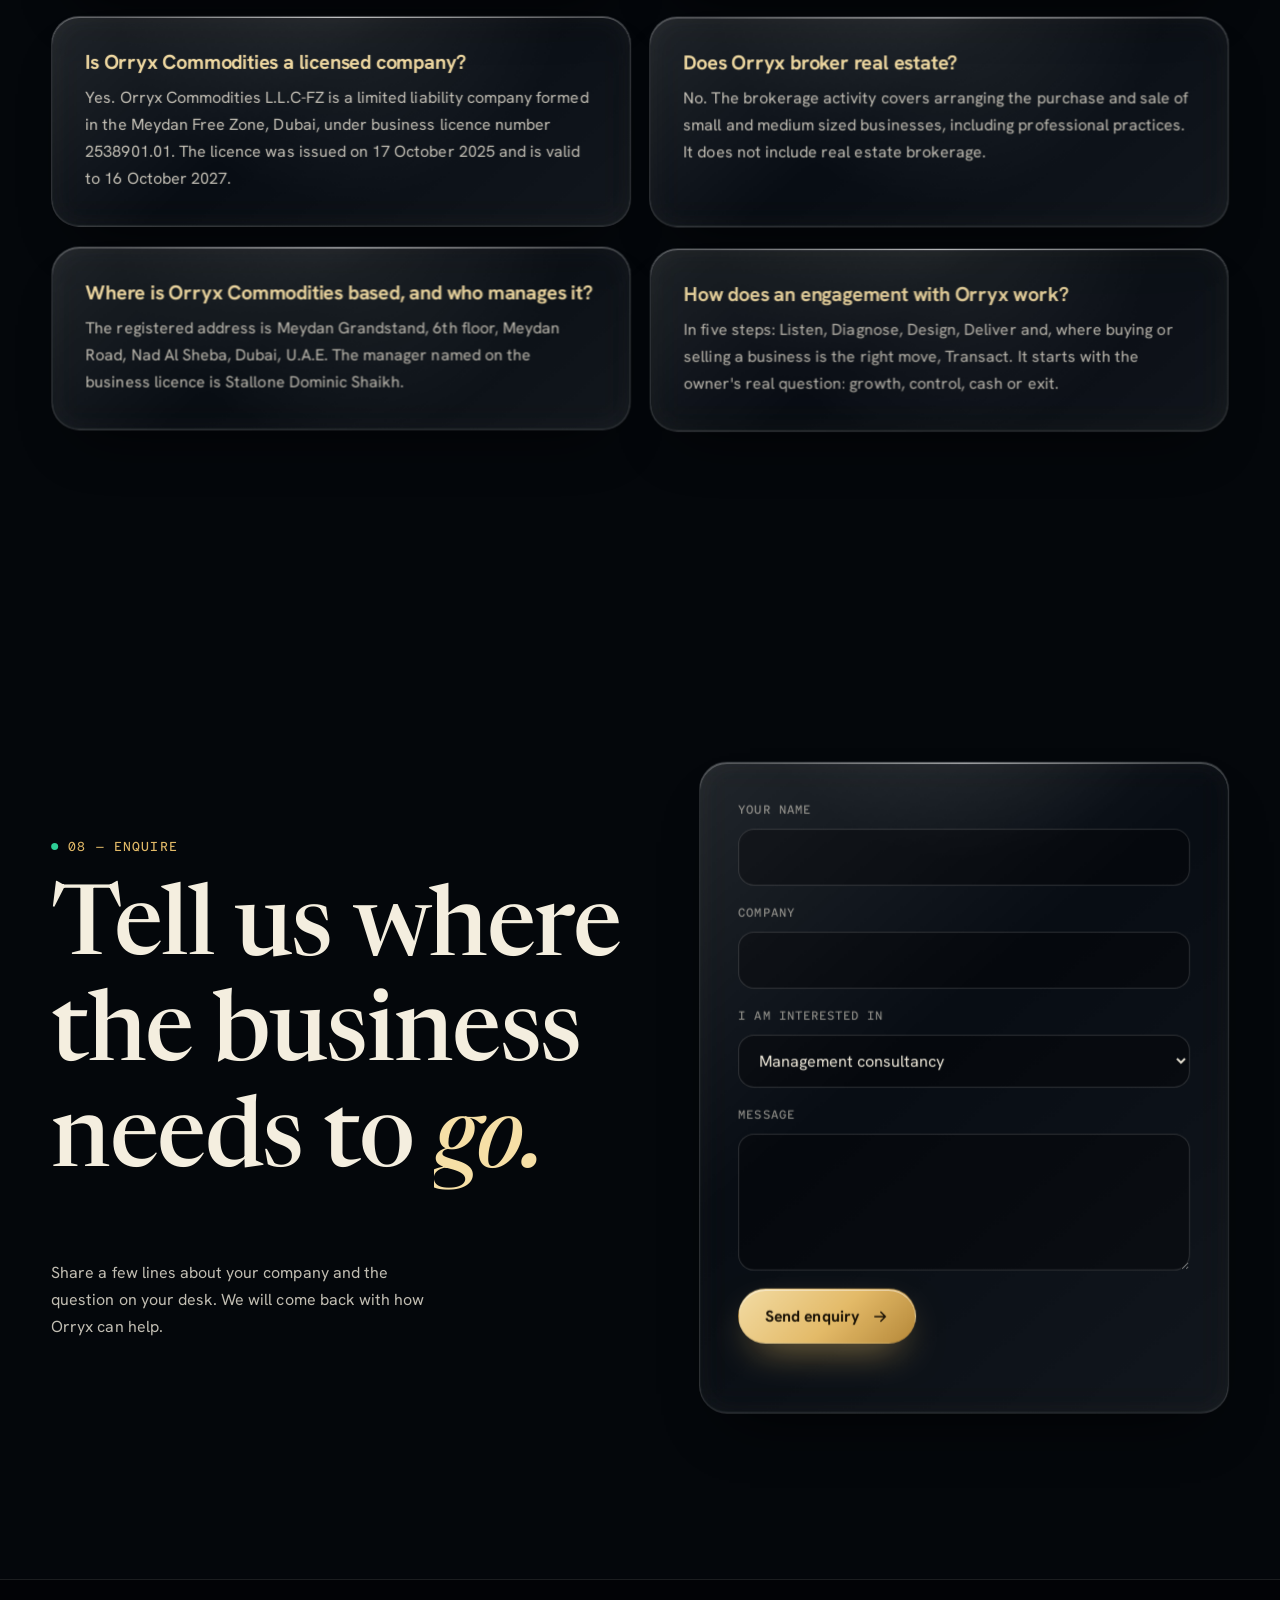
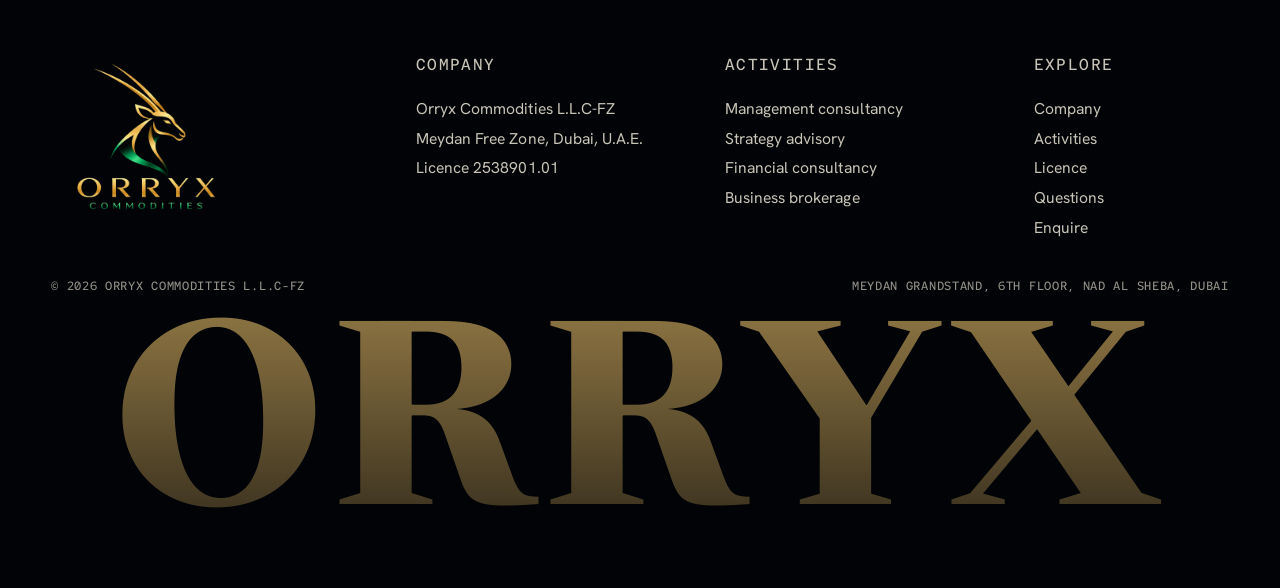
==== commit 7481dec0: "Add four service pages, convert images to WebP, link services from home Co-Authored-By: Claude Fable" ====
--- a/index.html
+++ b/index.html
@@ -85,7 +85,8 @@
        "description": "Practical advice on how the business is organised and run: operating model and organisation design, process and performance improvement, governance, roles and reporting lines, change and transformation support.",
        "provider": {
         "@id": "https://alliancestreetgoa-lang.github.io/ORRYX/#organization"
-       }
+       },
+       "url": "https://alliancestreetgoa-lang.github.io/ORRYX/management-consultancy/"
       }
      },
      {
@@ -96,7 +97,8 @@
        "description": "Growth and market-entry planning, business plans and strategic roadmaps, competitive positioning, and board and owner decision support.",
        "provider": {
         "@id": "https://alliancestreetgoa-lang.github.io/ORRYX/#organization"
-       }
+       },
+       "url": "https://alliancestreetgoa-lang.github.io/ORRYX/strategy-advisory/"
       }
      },
      {
@@ -107,7 +109,8 @@
        "description": "Financial planning, budgets and forecasts, cash-flow and working-capital reviews, feasibility studies for new ventures, and funding and investor readiness.",
        "provider": {
         "@id": "https://alliancestreetgoa-lang.github.io/ORRYX/#organization"
-       }
+       },
+       "url": "https://alliancestreetgoa-lang.github.io/ORRYX/financial-consultancy/"
       }
      },
      {
@@ -118,7 +121,8 @@
        "description": "Arranging the purchase and sale of small and medium sized businesses, including professional practices. Does not include real estate brokerage.",
        "provider": {
         "@id": "https://alliancestreetgoa-lang.github.io/ORRYX/#organization"
-       }
+       },
+       "url": "https://alliancestreetgoa-lang.github.io/ORRYX/business-brokerage/"
       }
      }
     ]
@@ -194,14 +198,14 @@
 <link rel="preconnect" href="https://fonts.googleapis.com">
 <link rel="preconnect" href="https://fonts.gstatic.com" crossorigin>
 <link href="https://fonts.googleapis.com/css2?family=Newsreader:ital,opsz,wght@0,6..72,400..700;1,6..72,400..700&family=Hanken+Grotesk:wght@400;500;600;700;800&family=Red+Hat+Mono:wght@400;500;600&family=Noto+Kufi+Arabic:wght@400;600&display=swap" rel="stylesheet">
-<link rel="preload" as="image" href="assets/img/hero.jpg">
-<link rel="stylesheet" href="css/style.css?v=20">
+<link rel="preload" as="image" href="assets/img/hero.webp">
+<link rel="stylesheet" href="css/style.css?v=21">
 </head>
 <body>
 
 <!-- Preloader -->
 <div class="loader" id="loader" aria-hidden="true">
-  <img src="assets/img/mark.png" alt="" class="loader__mark">
+  <img src="assets/img/mark.webp" alt="" class="loader__mark">
   <div class="loader__bar"><i id="loaderBar"></i></div>
   <div class="loader__num mono"><span id="loaderNum">0</span>%</div>
 </div>
@@ -220,7 +224,7 @@
 <!-- Nav -->
 <header class="nav" id="nav">
   <a href="#top" class="nav__brand" aria-label="Orryx Commodities home">
-    <img src="assets/img/mark.png" alt="">
+    <img src="assets/img/mark.webp" alt="">
     <span><b>ORRYX</b><em>COMMODITIES</em></span>
   </a>
   <nav class="nav__links" id="navLinks" aria-label="Main">
@@ -239,7 +243,7 @@
 <!-- ================= HERO ================= -->
 <section class="hero" data-tone="emerald">
   <div class="hero__media" aria-hidden="true">
-    <img src="assets/img/hero.jpg" alt="" id="heroImg" fetchpriority="high">
+    <img src="assets/img/hero.webp" alt="" id="heroImg" fetchpriority="high">
     <div class="hero__sweep"></div>
     <div class="hero__shade"></div>
   </div>
@@ -333,7 +337,7 @@
         <p class="mono label">Activity mix</p>
         <div class="orbit" aria-hidden="true">
           <div class="orbit__ring r1"></div><div class="orbit__ring r2"></div>
-          <img src="assets/img/mark.png" alt="" class="orbit__core">
+          <img src="assets/img/mark.webp" alt="" class="orbit__core">
           <div class="orbit__spin">
             <span class="node n1"><i>Mgmt</i></span><span class="node n2"><i>Strategy</i></span>
             <span class="node n3"><i>Finance</i></span><span class="node n4"><i>Broker</i></span>
@@ -343,10 +347,10 @@
           <h3 class="mix__title">Four connected disciplines around <em>one client.</em></h3>
           <p class="mix__lede">Each licensed activity answers a different question an owner asks — and each one feeds the next.</p>
           <div class="mix__grid">
-            <a href="#activities" class="mix__item" style="--c:var(--emerald-hi)"><span class="mono">7020.00</span><b>Management consultancy</b><small>How should the business be organised and run?</small></a>
-            <a href="#activities" class="mix__item" style="--c:var(--sapphire-hi)"><span class="mono">7020.11</span><b>Strategy advisory</b><small>Where does the business go next, and in what order?</small></a>
-            <a href="#activities" class="mix__item" style="--c:var(--gold)"><span class="mono">6619.14</span><b>Financial consultancy</b><small>What do the numbers say it earns, needs and can afford?</small></a>
-            <a href="#activities" class="mix__item" style="--c:var(--wine-hi)"><span class="mono">7490.02</span><b>Business brokerage</b><small>Is it time to buy a business — or sell this one?</small></a>
+            <a href="management-consultancy/" class="mix__item" style="--c:var(--emerald-hi)"><span class="mono">7020.00</span><b>Management consultancy</b><small>How should the business be organised and run?</small></a>
+            <a href="strategy-advisory/" class="mix__item" style="--c:var(--sapphire-hi)"><span class="mono">7020.11</span><b>Strategy advisory</b><small>Where does the business go next, and in what order?</small></a>
+            <a href="financial-consultancy/" class="mix__item" style="--c:var(--gold)"><span class="mono">6619.14</span><b>Financial consultancy</b><small>What do the numbers say it earns, needs and can afford?</small></a>
+            <a href="business-brokerage/" class="mix__item" style="--c:var(--wine-hi)"><span class="mono">7490.02</span><b>Business brokerage</b><small>Is it time to buy a business — or sell this one?</small></a>
           </div>
         </div>
       </article>
@@ -364,10 +368,10 @@
 
   <div class="track" id="track">
     <article class="panel">
-      <div class="panel__img"><img src="assets/img/management.jpg" alt="Liquid glass organisation structure with interlocking gears" loading="lazy"></div>
+      <div class="panel__img"><img src="assets/img/management.webp" alt="Liquid glass organisation structure with interlocking gears" loading="lazy"></div>
       <div class="panel__body glass">
         <div class="panel__top"><span class="code mono">7020.00</span><span class="idx">01</span></div>
-        <h3>Management consultancy activities</h3>
+        <h3><a href="management-consultancy/">Management consultancy activities</a></h3>
         <p class="ar" lang="ar" dir="rtl">انشطة استشارات الادارية</p>
         <p>Practical advice on how the business is organised and run — so decisions get made faster and the work gets done better.</p>
         <ul class="ticks"><li>Operating model &amp; organisation design</li><li>Process and performance improvement</li><li>Governance, roles and reporting lines</li><li>Change and transformation support</li></ul>
@@ -376,10 +380,10 @@
     </article>
 
     <article class="panel">
-      <div class="panel__img"><img src="assets/img/strategy.jpg" alt="Glass chess pieces with a golden route to a summit" loading="lazy"></div>
+      <div class="panel__img"><img src="assets/img/strategy.webp" alt="Glass chess pieces with a golden route to a summit" loading="lazy"></div>
       <div class="panel__body glass">
         <div class="panel__top"><span class="code mono">7020.11</span><span class="idx">02</span></div>
-        <h3>Strategy advisory services</h3>
+        <h3><a href="strategy-advisory/">Strategy advisory services</a></h3>
         <p class="ar" lang="ar" dir="rtl">خدمات استشارات الاستراتيجية</p>
         <p>Where to play, how to win and what to do first. A clear route from today's position to the summit you are aiming for.</p>
         <ul class="ticks"><li>Growth and market-entry planning</li><li>Business plans and strategic roadmaps</li><li>Competitive positioning</li><li>Board and owner decision support</li></ul>
@@ -388,10 +392,10 @@
     </article>
 
     <article class="panel">
-      <div class="panel__img"><img src="assets/img/finance.jpg" alt="Rising glass columns, coins and a golden trend line" loading="lazy"></div>
+      <div class="panel__img"><img src="assets/img/finance.webp" alt="Rising glass columns, coins and a golden trend line" loading="lazy"></div>
       <div class="panel__body glass">
         <div class="panel__top"><span class="code mono">6619.14</span><span class="idx">03</span></div>
-        <h3>Financial consultancy</h3>
+        <h3><a href="financial-consultancy/">Financial consultancy</a></h3>
         <p class="ar" lang="ar" dir="rtl">استشارات المالية</p>
         <p>Consultancy on the numbers behind the plan — so owners understand what the business earns, needs and can afford.</p>
         <ul class="ticks"><li>Financial planning, budgets and forecasts</li><li>Cash-flow and working-capital reviews</li><li>Feasibility studies for new ventures</li><li>Funding and investor readiness</li></ul>
@@ -401,10 +405,10 @@
     </article>
 
     <article class="panel">
-      <div class="panel__img"><img src="assets/img/brokerage.jpg" alt="Glass handshake above a small storefront and a key" loading="lazy"></div>
+      <div class="panel__img"><img src="assets/img/brokerage.webp" alt="Glass handshake above a small storefront and a key" loading="lazy"></div>
       <div class="panel__body glass">
         <div class="panel__top"><span class="code mono">7490.02</span><span class="idx">04</span></div>
-        <h3>Business brokerage activities</h3>
+        <h3><a href="business-brokerage/">Business brokerage activities</a></h3>
         <p class="ar" lang="ar" dir="rtl">انشطة السمسرة التجارية</p>
         <p>Arranging the purchase and sale of small and medium sized businesses, including professional practices.</p>
         <ul class="ticks"><li>Preparing a business for sale</li><li>Finding and introducing buyers or sellers</li><li>Supporting negotiation and terms</li><li>Coordinating the path to completion</li></ul>
@@ -453,7 +457,7 @@
           <path d="M0 60 C 150 0, 200 120, 300 60 S 450 0, 600 60" class="deal__wire"/>
           <path d="M0 60 C 150 0, 200 120, 300 60 S 450 0, 600 60" class="deal__pulse" id="dealPulse"/>
         </svg>
-        <div class="deal__hub"><img src="assets/img/mark.png" alt=""><span class="mono">ORRYX</span></div>
+        <div class="deal__hub"><img src="assets/img/mark.webp" alt=""><span class="mono">ORRYX</span></div>
       </div>
       <div class="deal__side">
         <div class="deal__icon"><svg viewBox="0 0 48 48"><circle cx="16" cy="24" r="9"/><path d="M25 24h18M36 24v7M42 24v5"/></svg></div>
@@ -472,7 +476,7 @@
 
 <!-- ================= DUBAI ================= -->
 <section class="dubai" data-tone="sapphire">
-  <div class="dubai__media" aria-hidden="true"><img src="assets/img/dubai.jpg" alt="" id="dubaiImg" loading="lazy"><div class="dubai__shade"></div></div>
+  <div class="dubai__media" aria-hidden="true"><img src="assets/img/dubai.webp" alt="" id="dubaiImg" loading="lazy"><div class="dubai__shade"></div></div>
   <div class="wrap dubai__inner">
     <p class="kicker mono" data-reveal><i class="dot"></i>05 — Home ground</p>
     <h2 class="h2 h2--xl" data-split>Rooted in Dubai.</h2>
@@ -493,7 +497,7 @@
 
     <div class="cert glass" data-reveal data-tilt data-tilt-soft>
       <div class="cert__head">
-        <img src="assets/img/mark.png" alt="">
+        <img src="assets/img/mark.webp" alt="">
         <div><p class="mono">Business Licence · رخصة تجارية</p><h3>Orryx Commodities L.L.C-FZ</h3></div>
         <span class="cert__seal mono">Meydan<br>Free Zone</span>
       </div>
@@ -561,9 +565,9 @@
 
 <footer class="footer">
   <div class="wrap footer__grid">
-    <div class="footer__brand"><img src="assets/img/logo-t.png" alt="Orryx Commodities logo" loading="lazy"></div>
+    <div class="footer__brand"><img src="assets/img/logo-t.webp" alt="Orryx Commodities logo" loading="lazy"></div>
     <div><p class="mono label">Company</p><p>Orryx Commodities L.L.C-FZ<br>Meydan Free Zone, Dubai, U.A.E.<br>Licence 2538901.01</p></div>
-    <div><p class="mono label">Activities</p><p>Management consultancy<br>Strategy advisory<br>Financial consultancy<br>Business brokerage</p></div>
+    <div><p class="mono label">Activities</p><p><a href="management-consultancy/">Management consultancy</a><br><a href="strategy-advisory/">Strategy advisory</a><br><a href="financial-consultancy/">Financial consultancy</a><br><a href="business-brokerage/">Business brokerage</a></p></div>
     <div><p class="mono label">Explore</p><p><a href="#company">Company</a><br><a href="#activities">Activities</a><br><a href="#licence">Licence</a><br><a href="#questions">Questions</a><br><a href="#contact">Enquire</a></p></div>
   </div>
   <div class="wrap footer__base mono"><span>© <span id="year">2026</span> Orryx Commodities L.L.C-FZ</span><span>Meydan Grandstand, 6th floor, Nad Al Sheba, Dubai</span></div>
@@ -573,6 +577,6 @@
 <script src="vendor/gsap.min.js"></script>
 <script src="vendor/ScrollTrigger.min.js"></script>
 <script src="vendor/lenis.min.js"></script>
-<script src="js/main.js?v=20"></script>
+<script src="js/main.js?v=21"></script>
 </body>
 </html>
--- a/css/style.css
+++ b/css/style.css
@@ -544,3 +544,48 @@
 .faq__grid h3{font-family:var(--f-head);font-weight:700;font-size:1.25rem;letter-spacing:-.01em;line-height:1.25;margin-bottom:10px;color:var(--gold-hi)}
 .faq__grid p{color:var(--mute);font-size:1rem}
 @media (max-width:899px){.faq__grid{grid-template-columns:1fr}}
+
+/* ===== v21: service pages ===== */
+.panel h3 a{border-bottom:1px solid rgba(230,189,106,.55);transition:color .3s,border-color .3s}
+.panel h3 a:hover{color:var(--gold-hi);border-color:var(--gold-hi)}
+.footer a{transition:color .3s}
+.phero{padding-top:clamp(120px,17vh,190px);padding-bottom:clamp(40px,6vw,80px)}
+.phero__grid{display:grid;grid-template-columns:1.05fr .95fr;gap:clamp(28px,4vw,64px);align-items:center}
+.crumbs{display:flex;flex-wrap:wrap;align-items:center;gap:10px;color:var(--faint);margin-bottom:26px}
+.crumbs a:hover{color:var(--gold-hi)}
+.crumbs i{font-style:normal;opacity:.5}
+.crumbs span{color:var(--cream)}
+.phero__title{font-family:var(--f-display);font-weight:500;font-size:clamp(2.4rem,5.2vw,4.6rem);line-height:1.04;letter-spacing:-.015em;margin-bottom:22px}
+.phero__lede{color:var(--mute);font-size:clamp(1.05rem,1.4vw,1.25rem);max-width:46ch;margin-bottom:22px}
+.phero__q{font-family:var(--f-display);font-style:italic;font-size:clamp(1.15rem,1.7vw,1.5rem);line-height:1.3;color:var(--gold-hi);padding-left:18px;border-left:2px solid var(--gold);margin-bottom:30px;max-width:34ch}
+.phero__q .mono{display:block;font-style:normal;color:var(--faint);margin-bottom:6px}
+.phero .hero__actions{display:flex;flex-wrap:wrap;gap:12px}
+.phero__img{border-radius:36px;overflow:hidden;border:1px solid var(--glass-b);box-shadow:0 40px 80px -40px #000;aspect-ratio:16/11}
+.phero__img img{width:100%;height:112%;object-fit:cover}
+.psec{padding-block:clamp(60px,8vw,120px)}
+.psec .h2{margin-bottom:clamp(26px,3.6vw,48px)}
+.pgrid2{display:grid;grid-template-columns:1fr 1fr;gap:clamp(24px,4vw,64px);align-items:center}
+.pgrid2 .h2{margin-bottom:0}
+.ticks--lg{gap:16px}
+.ticks--lg li{font-size:1.08rem;padding-left:30px}
+.faq__grid--3{grid-template-columns:repeat(3,1fr)}
+.psteps{display:grid;gap:18px}
+.psteps--5{grid-template-columns:repeat(5,1fr)}
+.psteps--3{grid-template-columns:repeat(3,1fr)}
+.psteps h3{font-family:var(--f-head);font-weight:700;font-size:1.3rem;margin-bottom:6px}
+.psteps p{color:var(--mute);font-size:.98rem}
+.pstep__n{display:block;font-family:var(--f-display);font-style:italic;font-size:2.6rem;line-height:1;color:var(--gold-hi);margin-bottom:14px}
+.other{display:block;transition:transform .5s var(--ease),border-color .3s}
+.other:hover{transform:translateY(-6px);border-color:var(--gold)}
+.other .mono{display:block;color:var(--gold-hi);margin-bottom:12px}
+.subpage .cert__grid{margin-bottom:0}
+.subpage .cert__foot a{color:var(--gold-hi);border-bottom:1px solid rgba(230,189,106,.5)}
+.pcta{display:flex;flex-wrap:wrap;align-items:center;justify-content:space-between;gap:22px;margin-top:clamp(36px,5vw,64px);padding-top:clamp(28px,4vw,44px);border-top:1px solid rgba(255,255,255,.14)}
+@media (max-width:1100px){.psteps--5{grid-template-columns:repeat(3,1fr)}}
+@media (max-width:899px){
+  .phero__grid,.pgrid2{grid-template-columns:1fr}
+  .phero__img{order:-1;aspect-ratio:16/9;border-radius:26px}
+  .faq__grid--3,.psteps--5,.psteps--3{grid-template-columns:1fr}
+  .pgrid2 .h2{margin-bottom:8px}
+}
+.footer__brand img{height:auto}
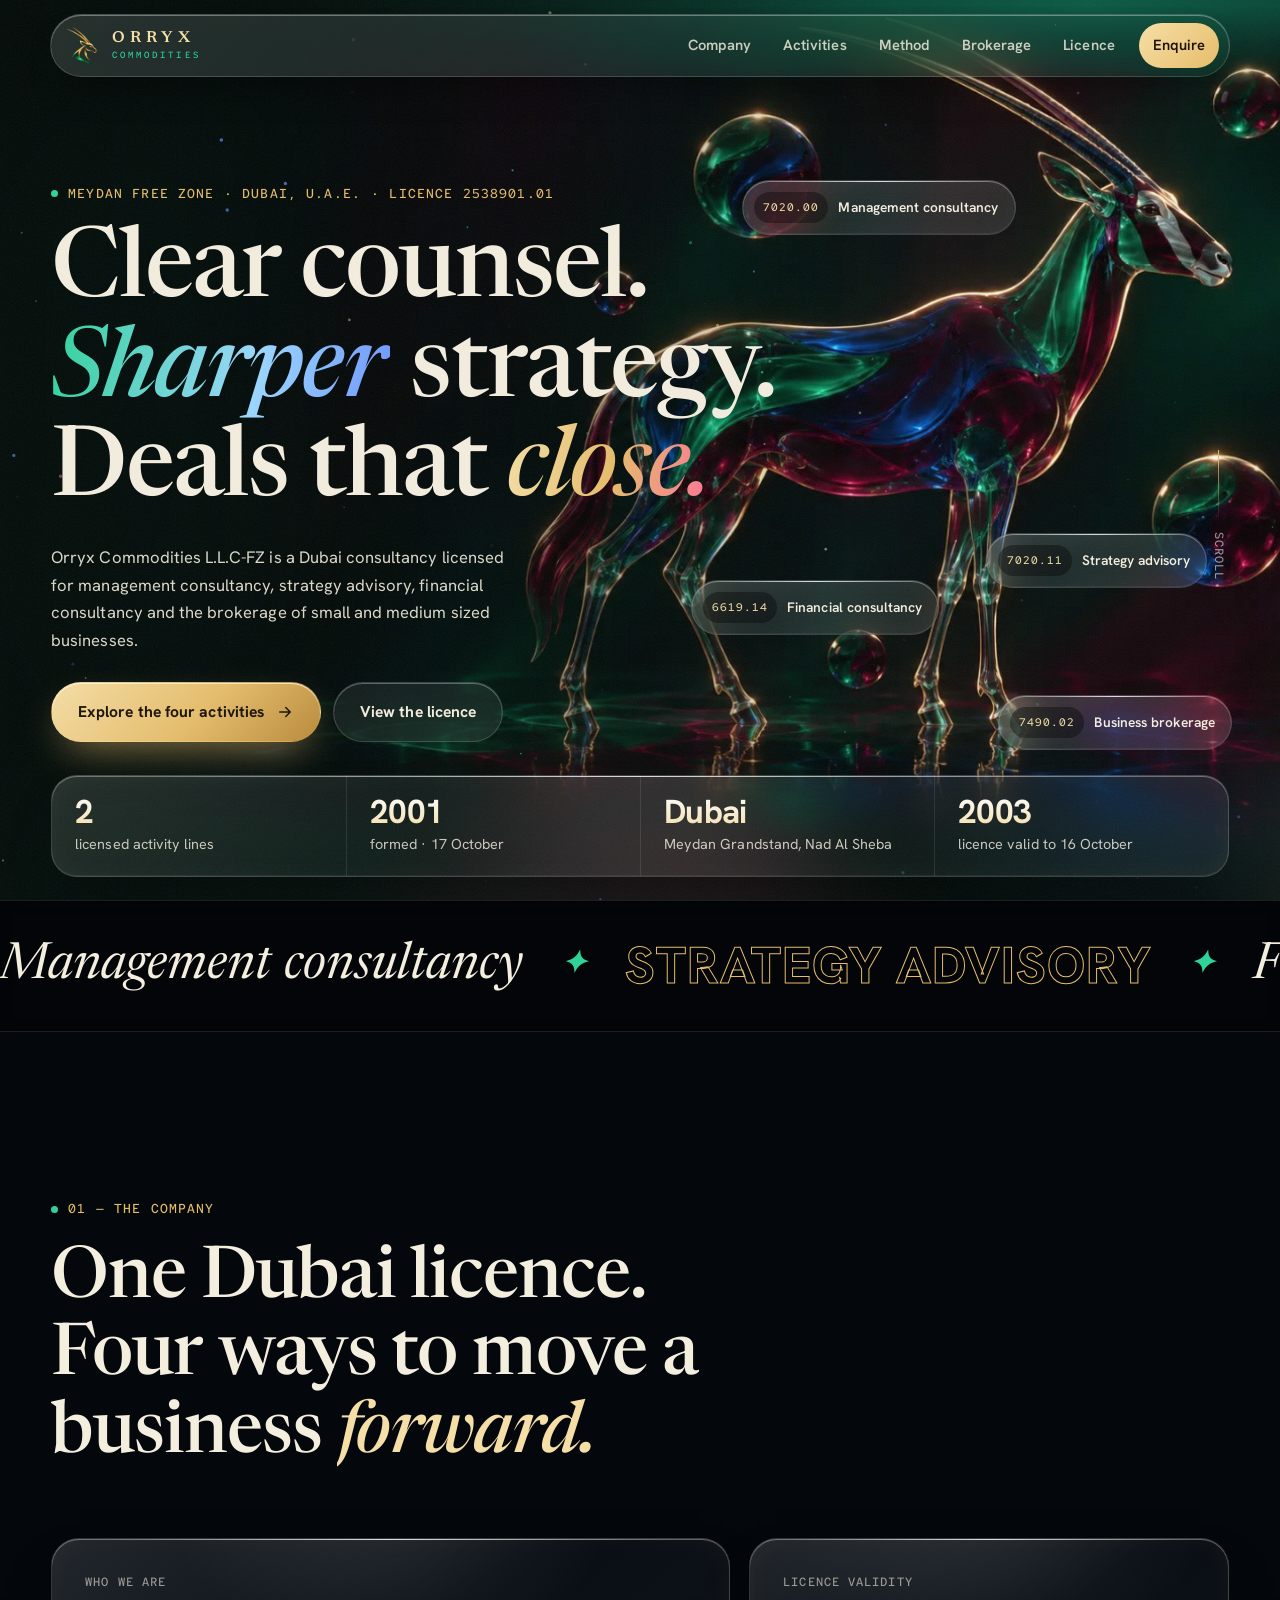
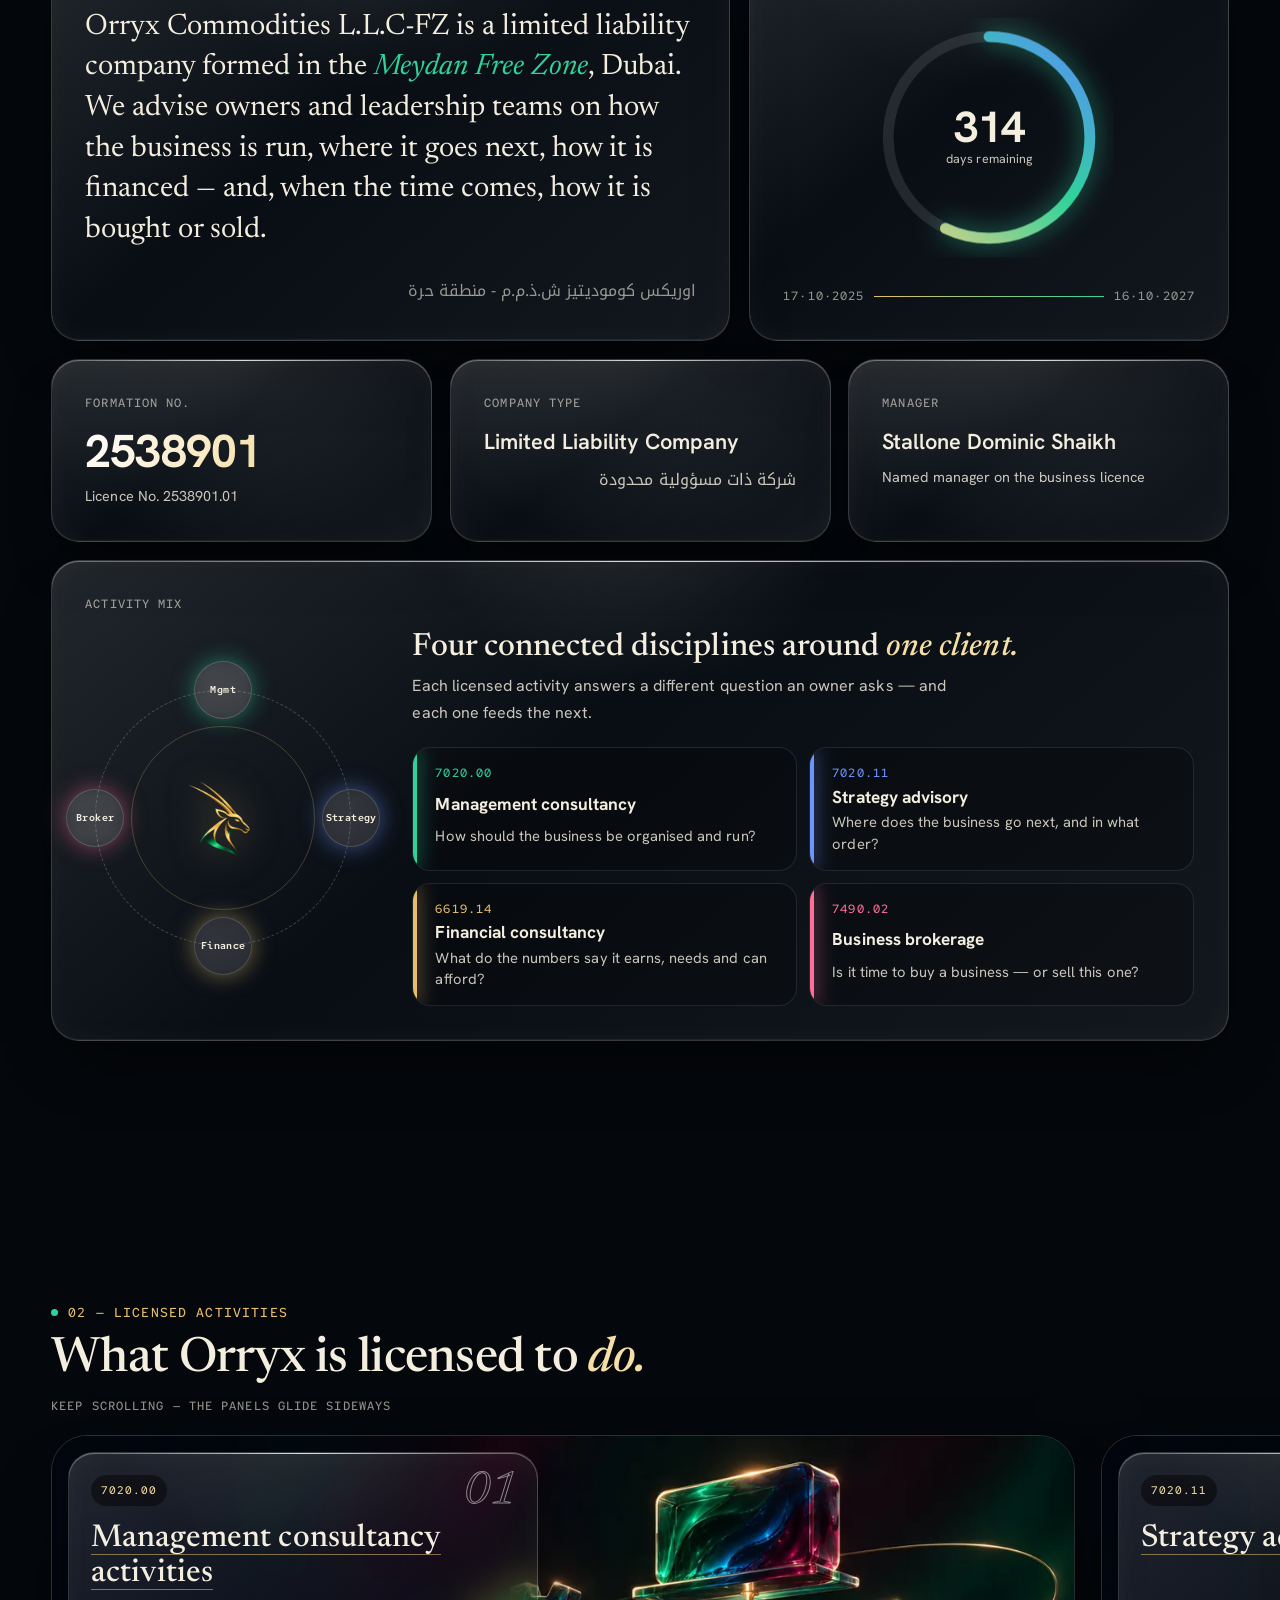
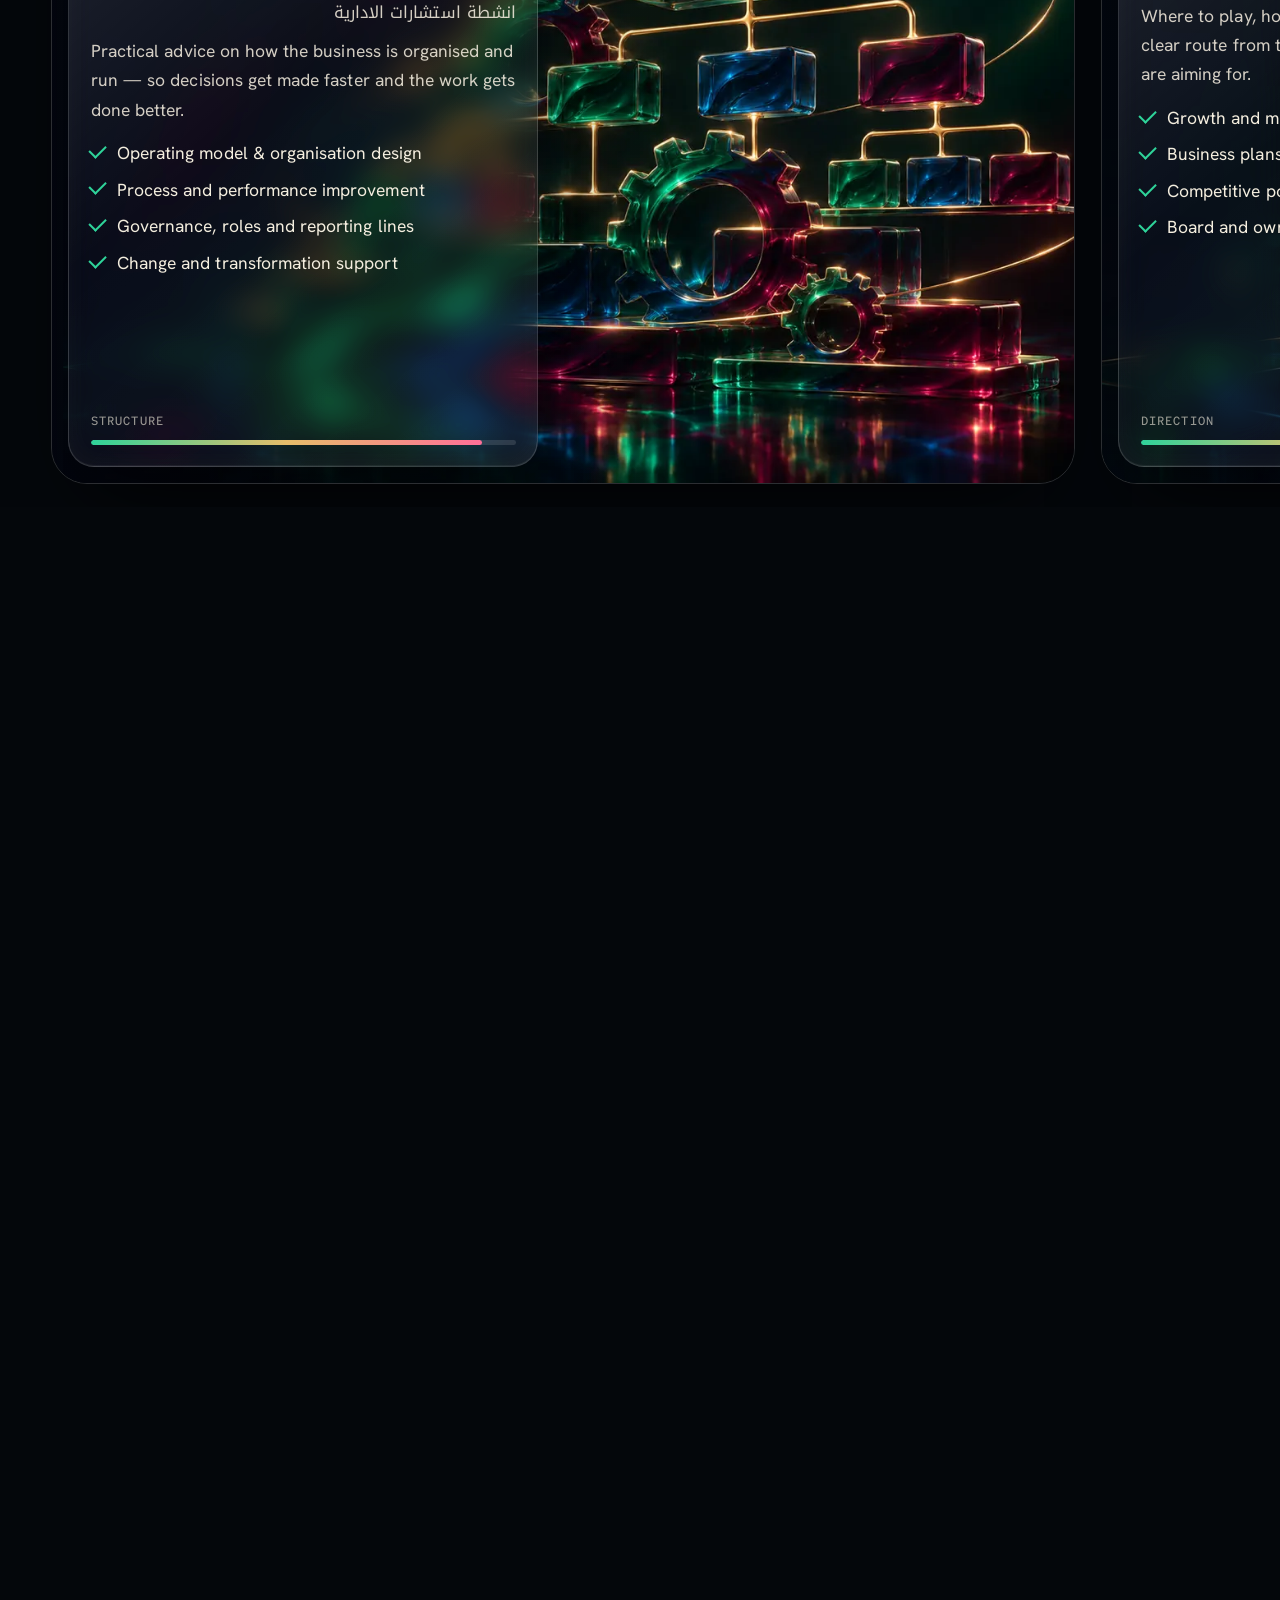
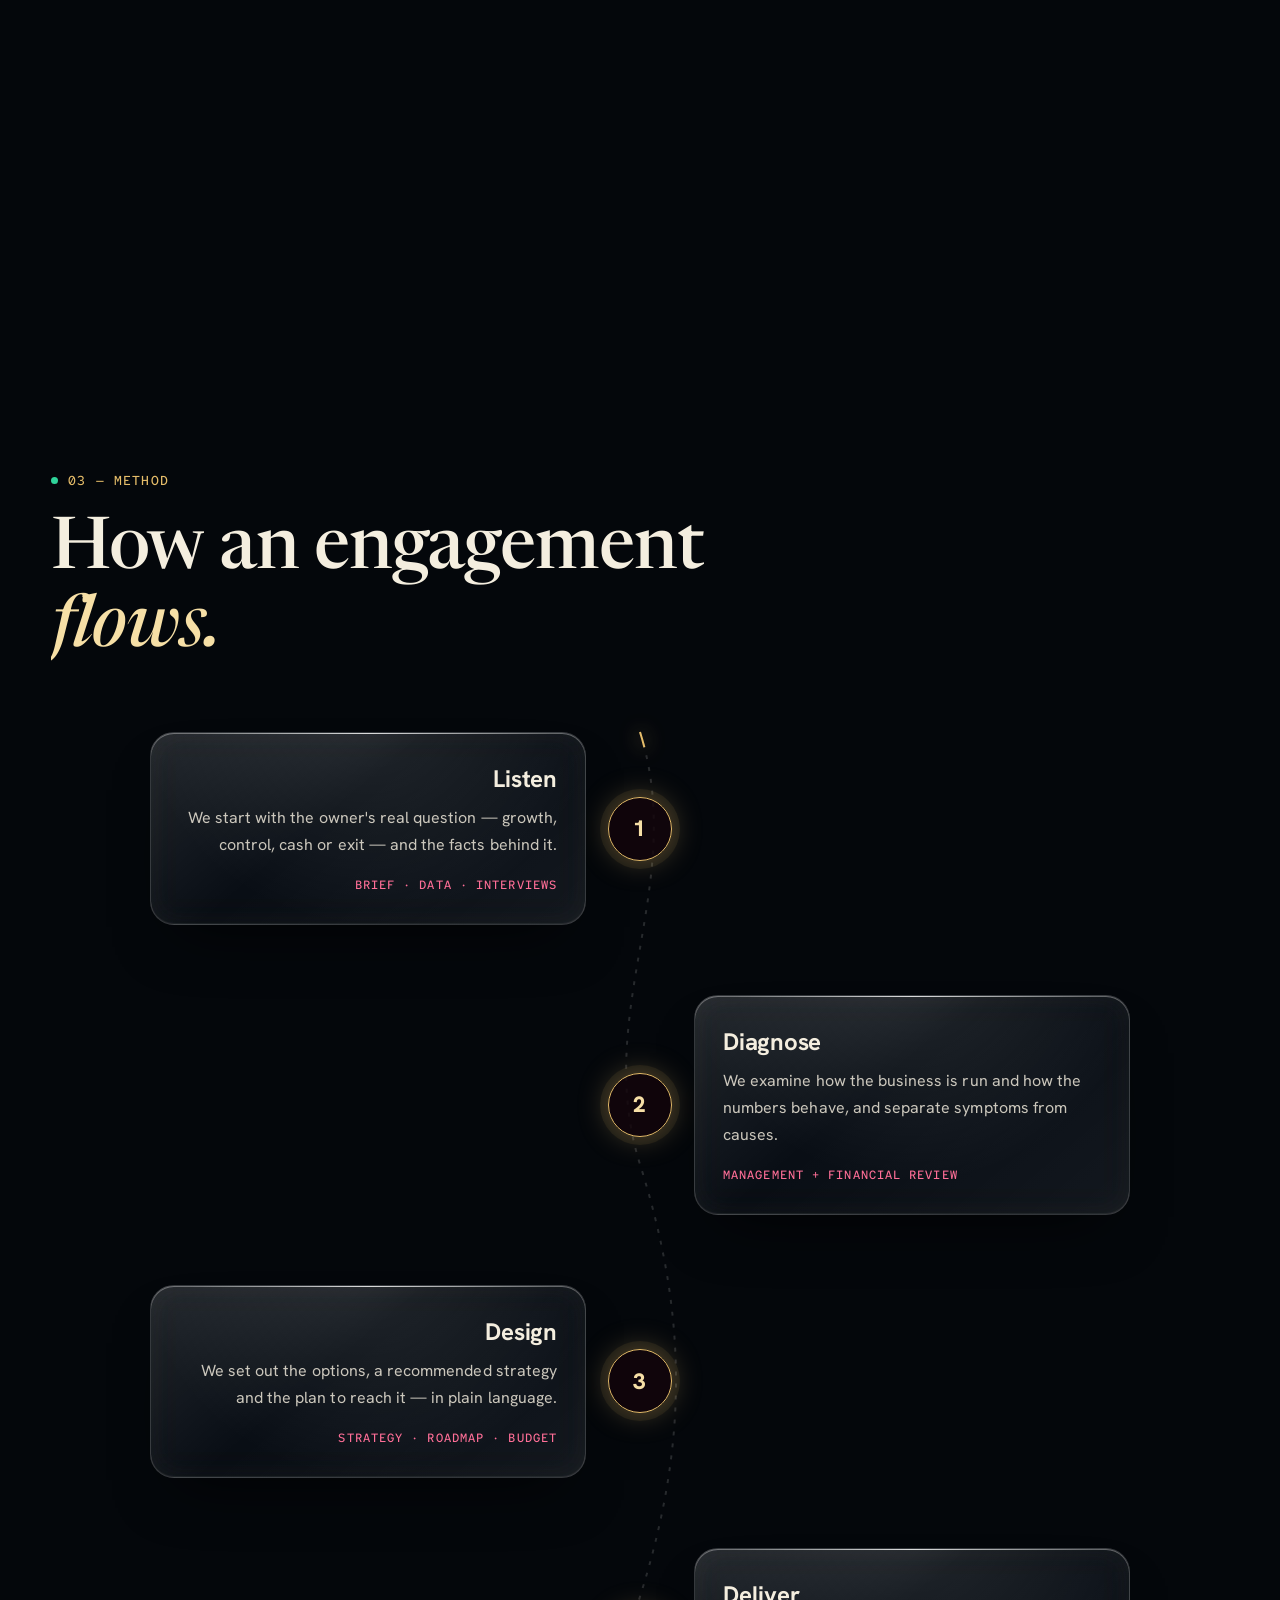
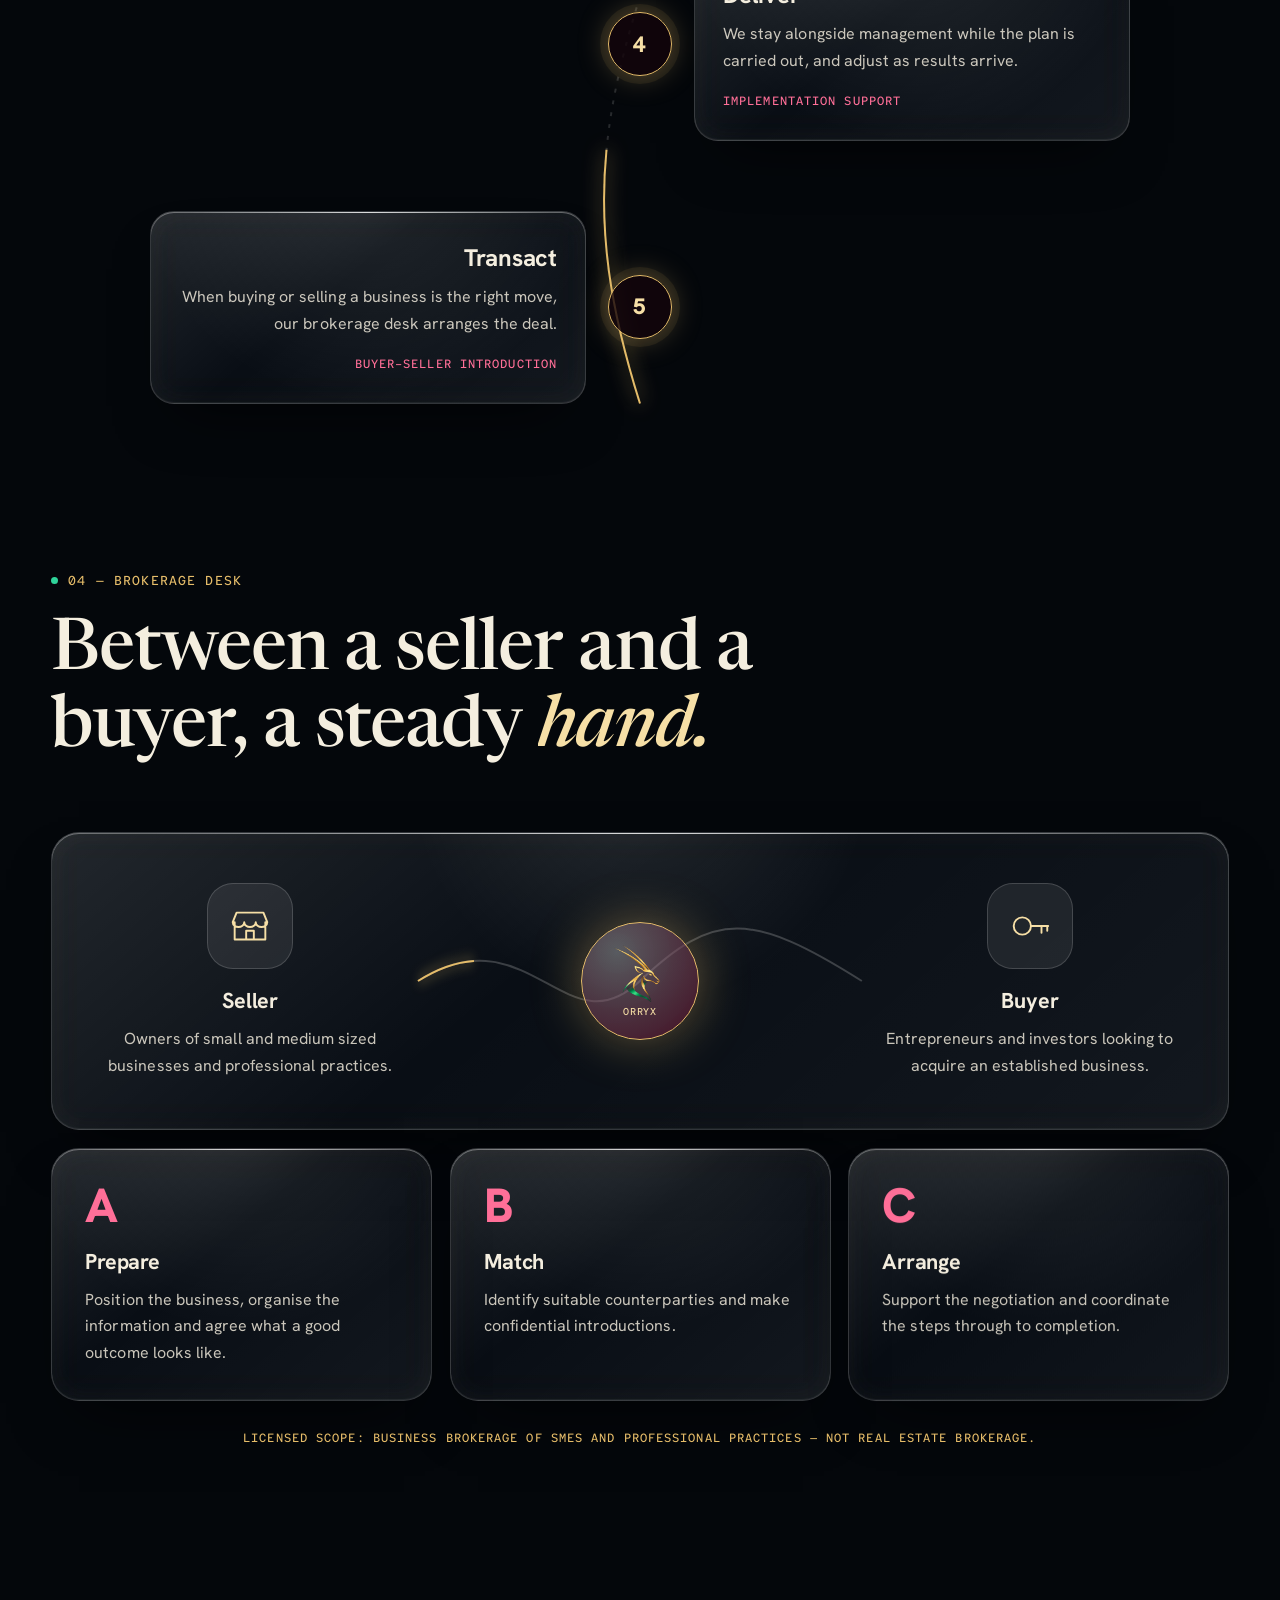
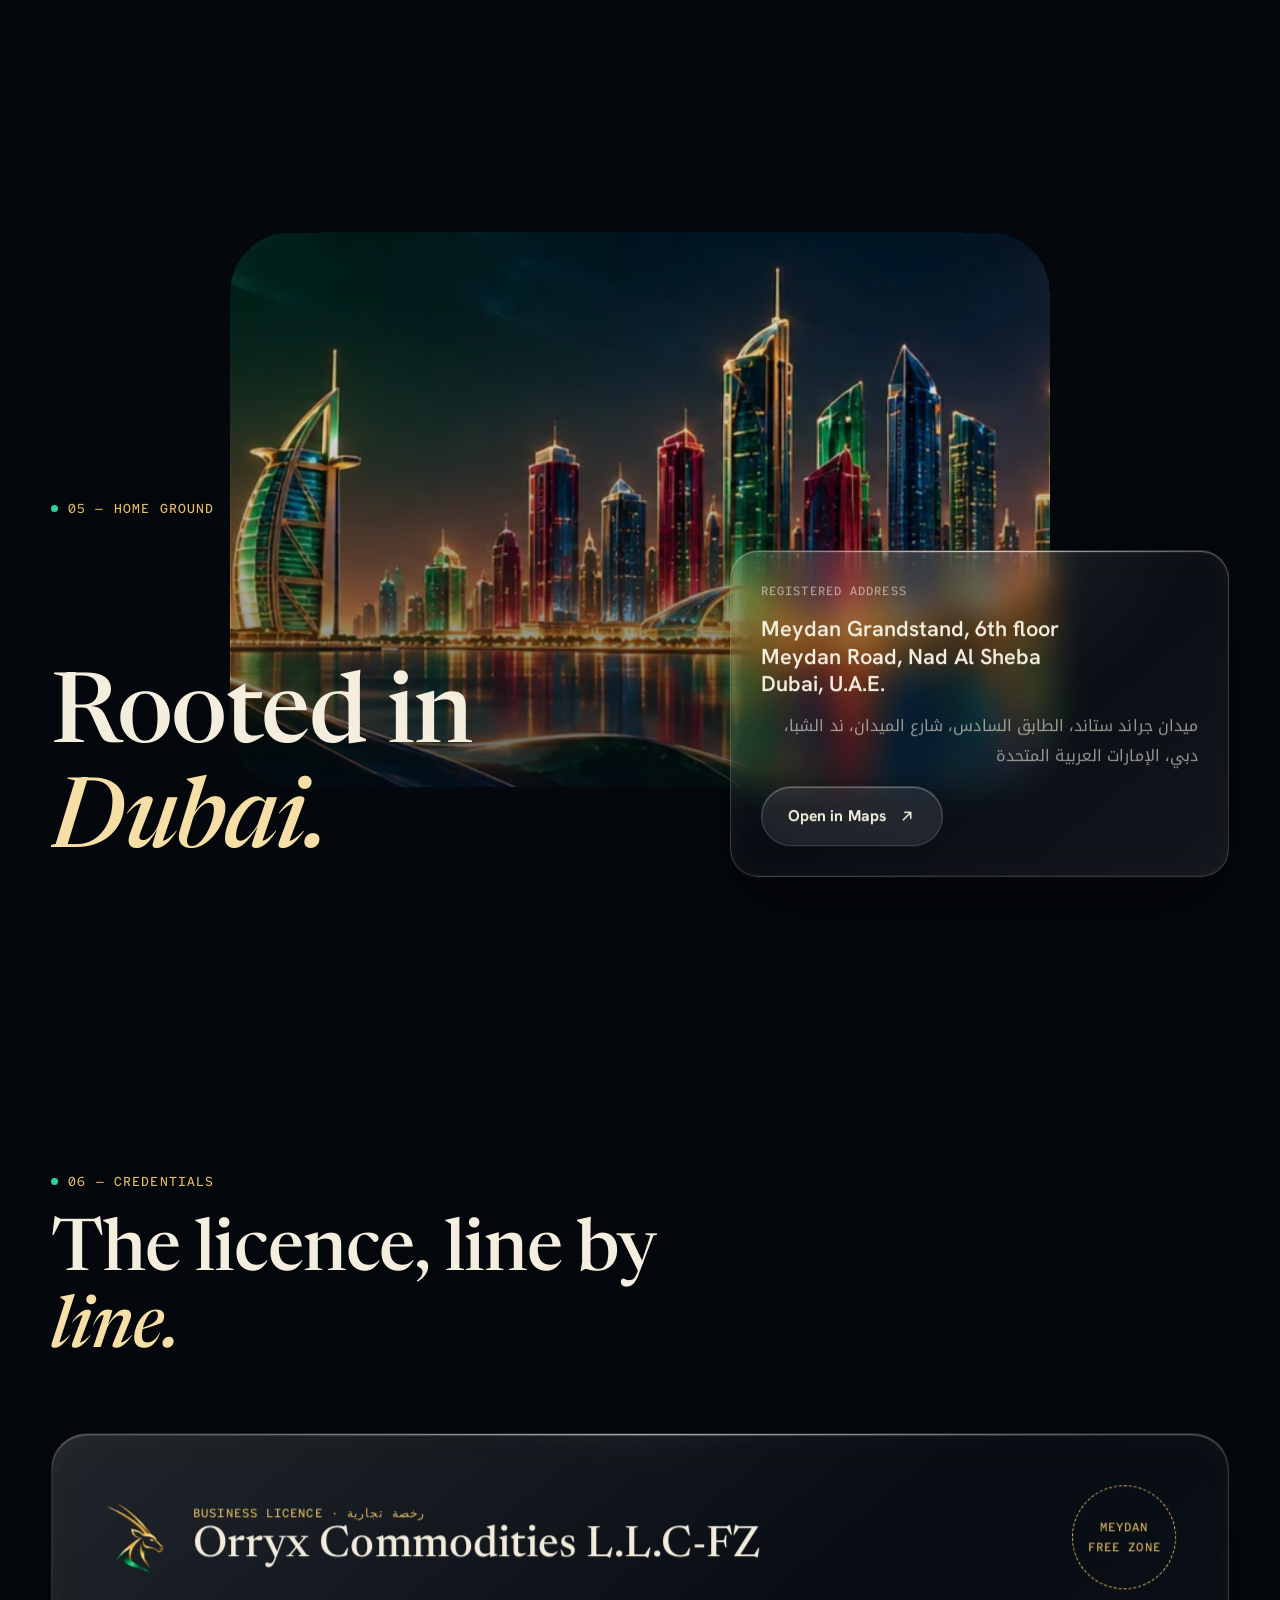
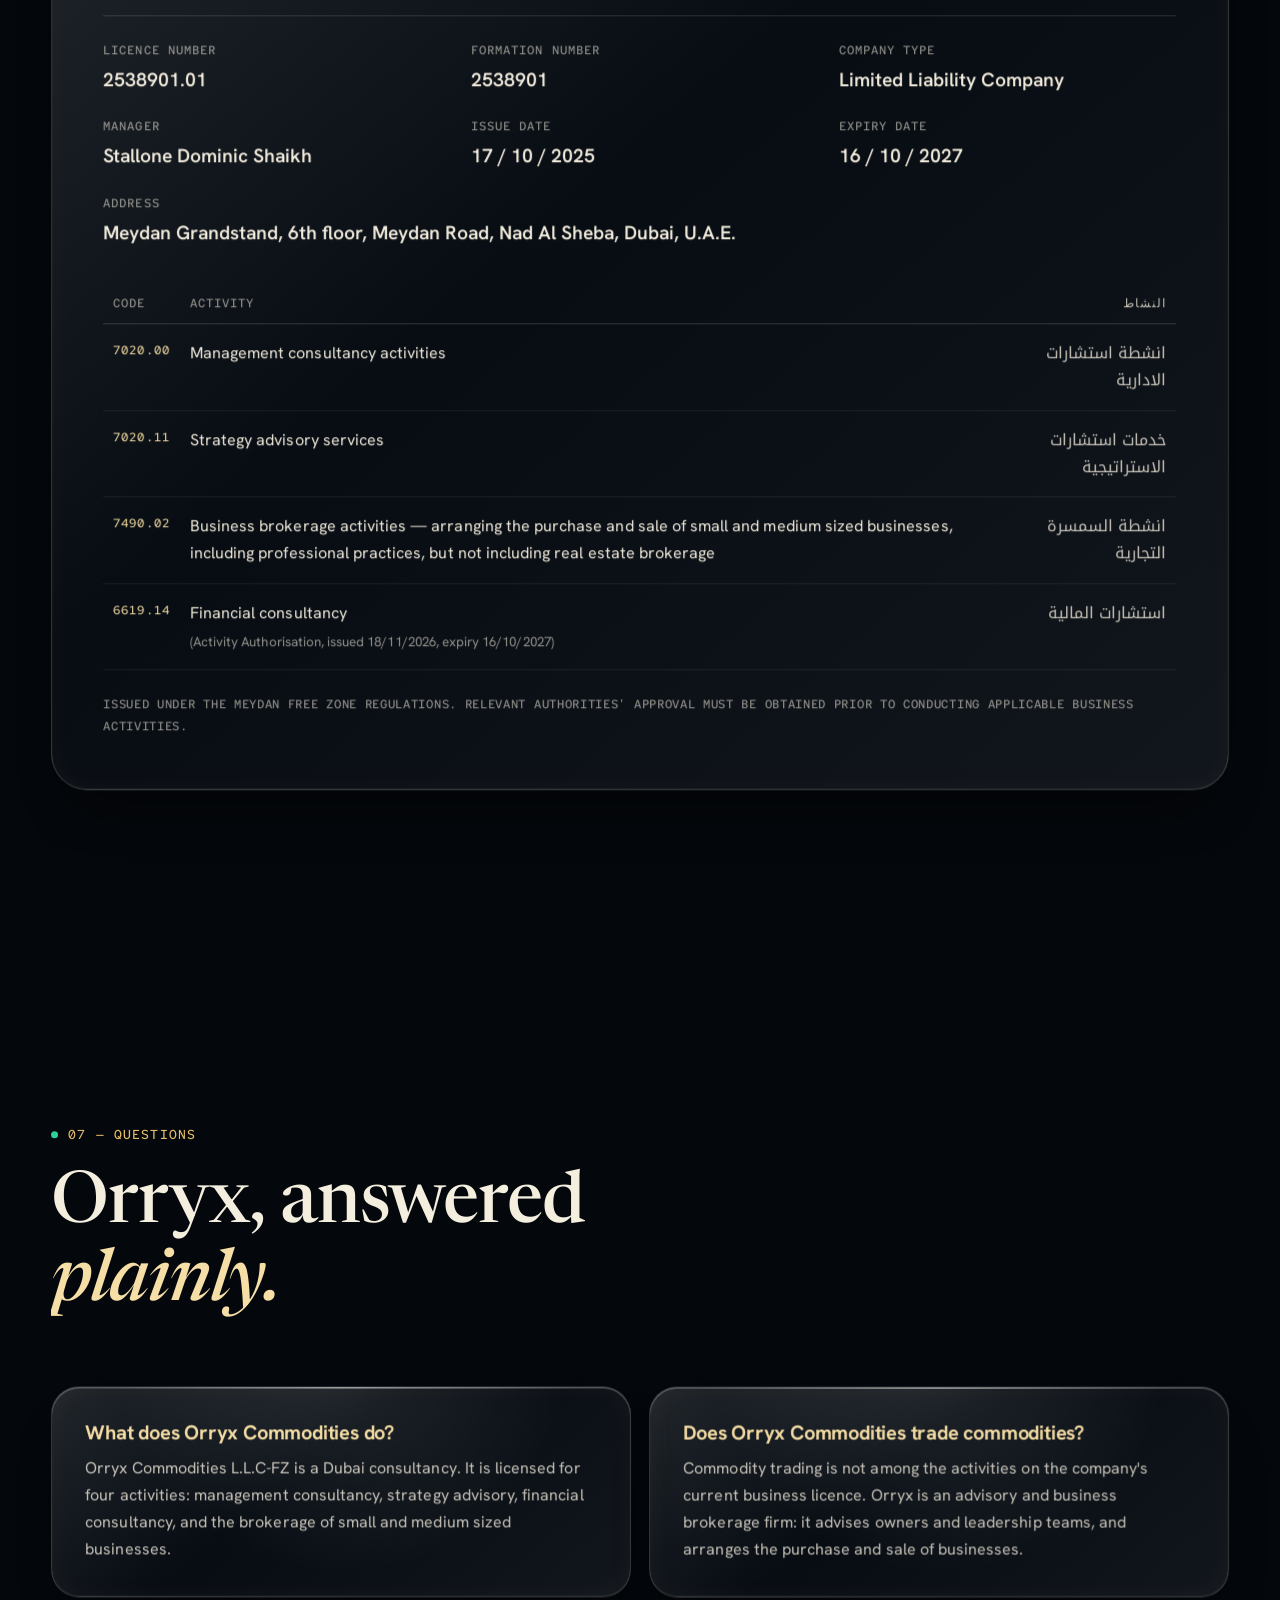
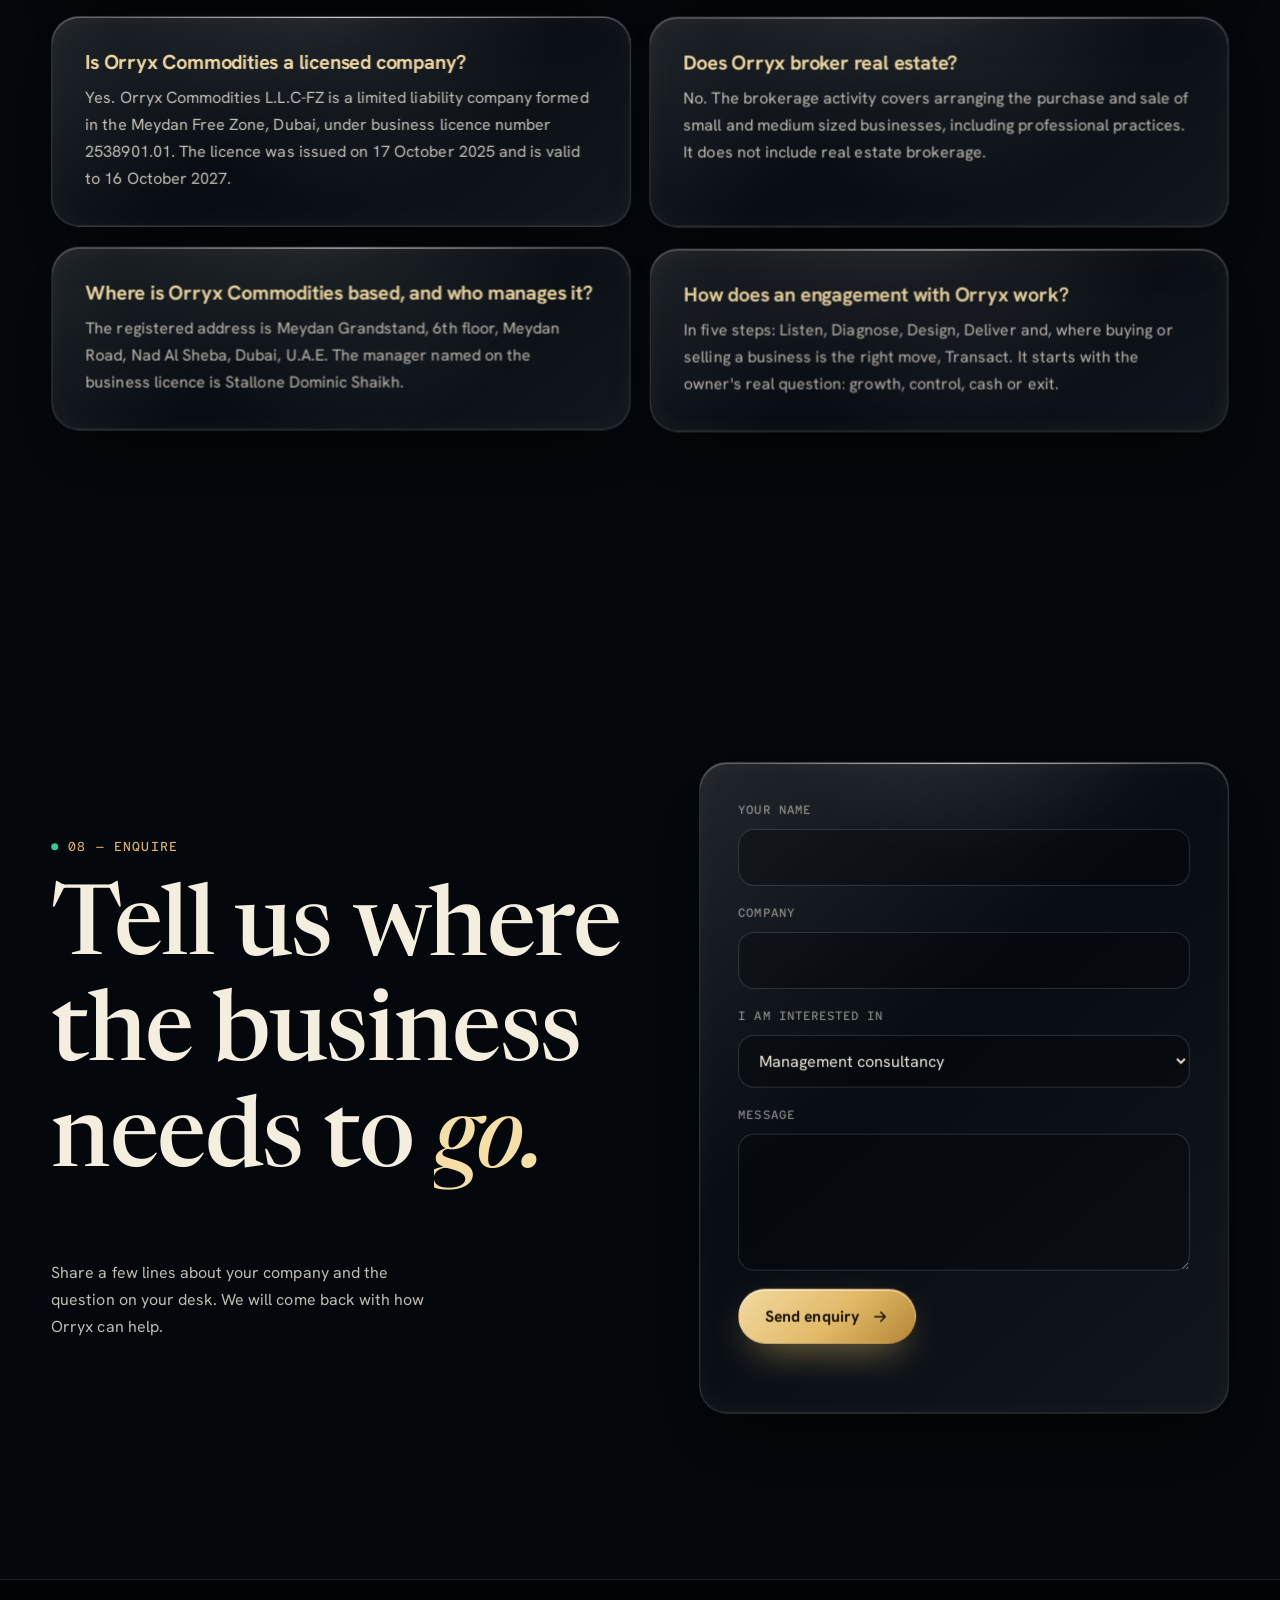
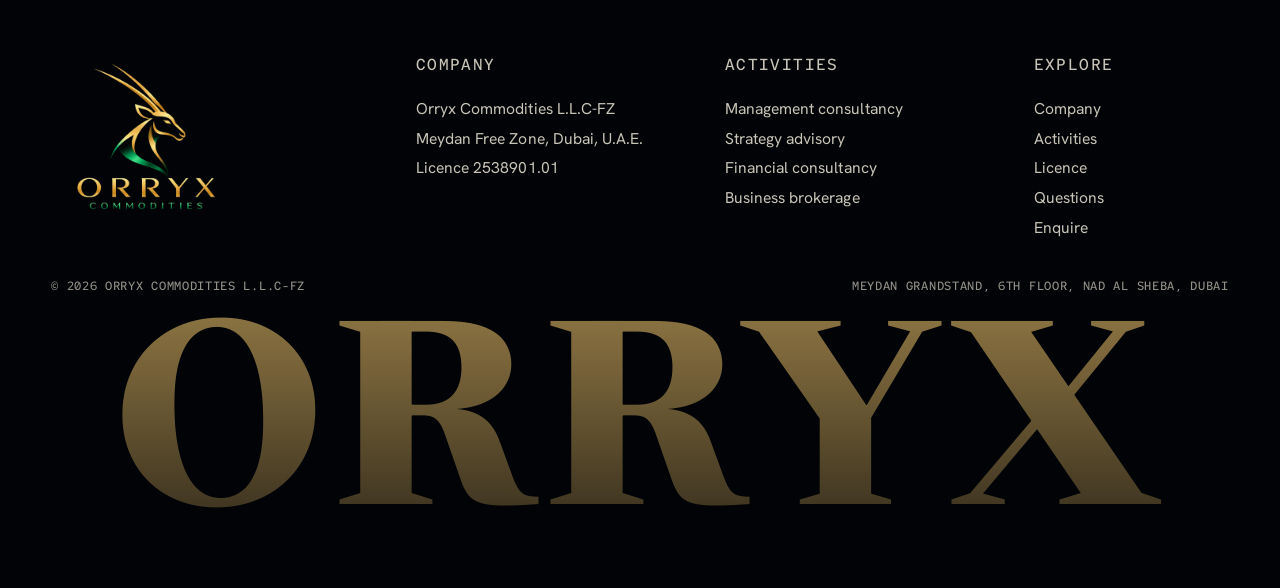
==== commit b9147eb5: "Phone layout: hero oryx clear of menu and text, brokerage diagram spacing, Dubai section spacing Co-" ====
--- a/index.html
+++ b/index.html
@@ -199,7 +199,7 @@
 <link rel="preconnect" href="https://fonts.gstatic.com" crossorigin>
 <link href="https://fonts.googleapis.com/css2?family=Newsreader:ital,opsz,wght@0,6..72,400..700;1,6..72,400..700&family=Hanken+Grotesk:wght@400;500;600;700;800&family=Red+Hat+Mono:wght@400;500;600&family=Noto+Kufi+Arabic:wght@400;600&display=swap" rel="stylesheet">
 <link rel="preload" as="image" href="assets/img/hero.webp">
-<link rel="stylesheet" href="css/style.css?v=21">
+<link rel="stylesheet" href="css/style.css?v=22">
 </head>
 <body>
 
@@ -257,7 +257,7 @@
   </div>
 
   <div class="hero__inner wrap">
-    <p class="kicker mono hero__kicker"><i class="dot"></i>Meydan Free Zone · Dubai, U.A.E. · Licence 2538901.01</p>
+    <p class="kicker mono hero__kicker"><i class="dot"></i>Meydan Free Zone · Dubai, U.A.E.<span class="hero__lic"> · Licence 2538901.01</span></p>
     <h1 class="hero__title">
       <span class="line"><span>Clear counsel.</span></span>
       <span class="line"><span><em>Sharper</em> strategy.</span></span>
--- a/css/style.css
+++ b/css/style.css
@@ -589,3 +589,21 @@
   .pgrid2 .h2{margin-bottom:8px}
 }
 .footer__brand img{height:auto}
+
+/* ===== v22: phone hero — whole oryx clear of the menu bar and of the text ===== */
+@media (max-width:560px) and (orientation:portrait){
+  .hero{--hh:min(70vw,42svh);padding-top:calc(88px + var(--hh) * .8)}
+  .hero__media{height:calc(70px + var(--hh))}
+  .hero__media img{top:70px;height:var(--hh);right:-14px;
+    -webkit-mask-image:linear-gradient(90deg,transparent 0,#000 30%),linear-gradient(180deg,#000 0,#000 79%,transparent 95%);-webkit-mask-composite:source-in;
+    mask-image:linear-gradient(90deg,transparent 0,#000 30%),linear-gradient(180deg,#000 0,#000 79%,transparent 95%);mask-composite:intersect}
+  .hero__lic{display:none}
+  .hero__kicker{margin-bottom:14px}
+  .hero__lede{display:block;-webkit-line-clamp:unset;overflow:visible;font-size:.92rem;line-height:1.5}
+}
+/* v22: phone spacing — brokerage diagram and Dubai section */
+@media (max-width:899px){
+  .deal{gap:34px;padding-block:34px}
+  .deal__mid{height:124px}
+  .dubai{padding-top:34vh}
+}
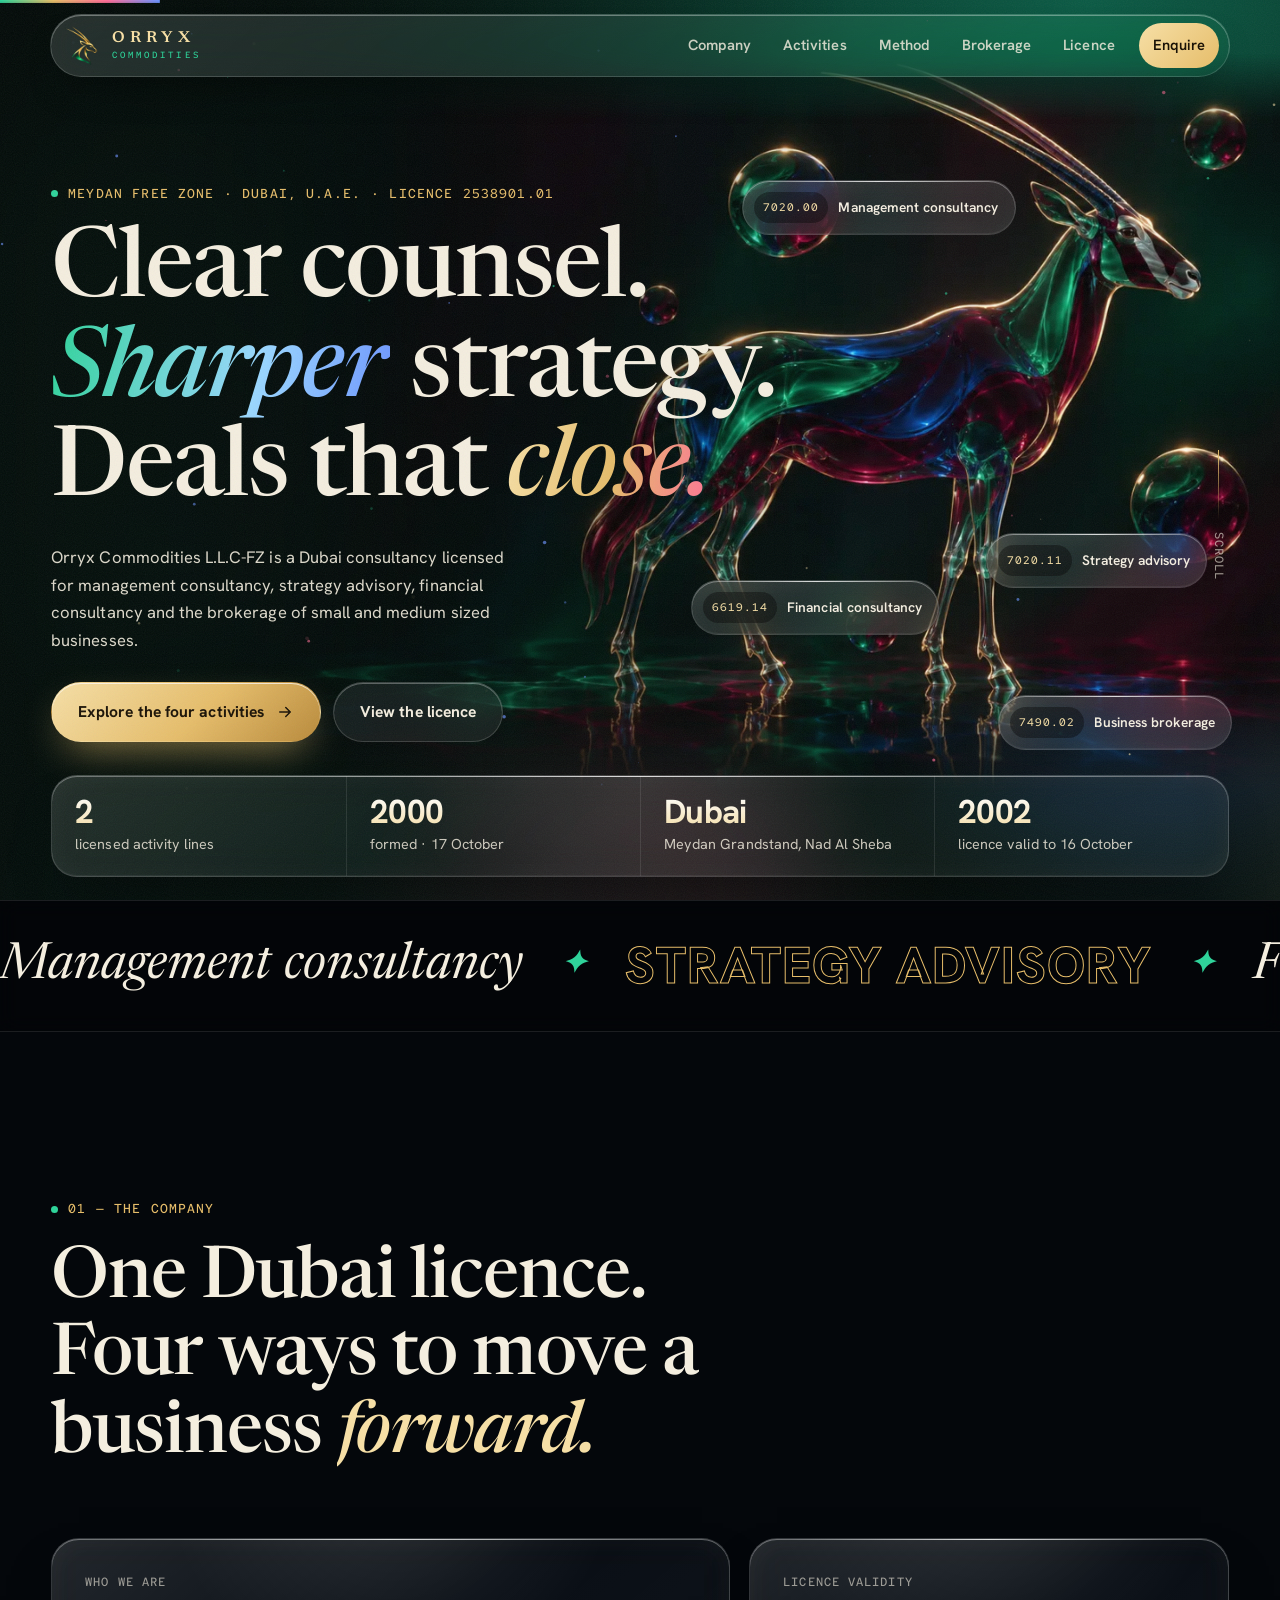
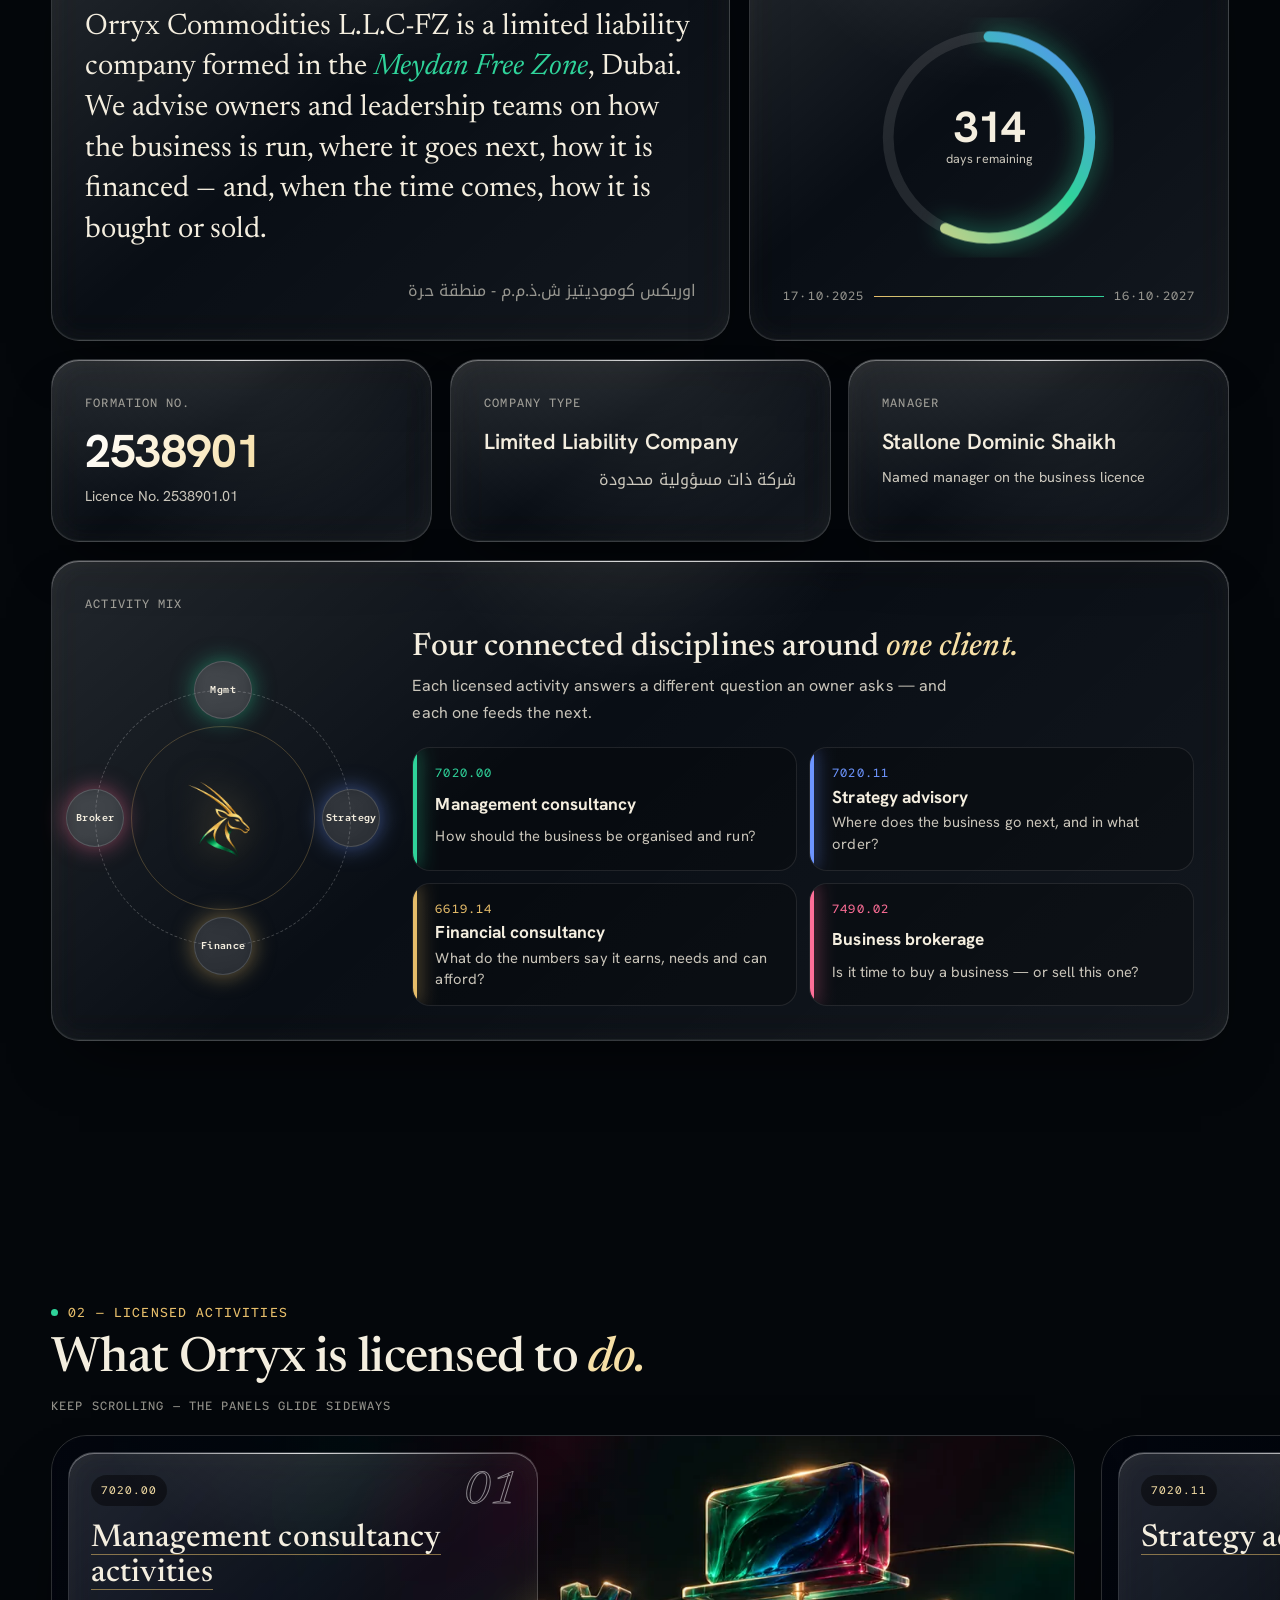
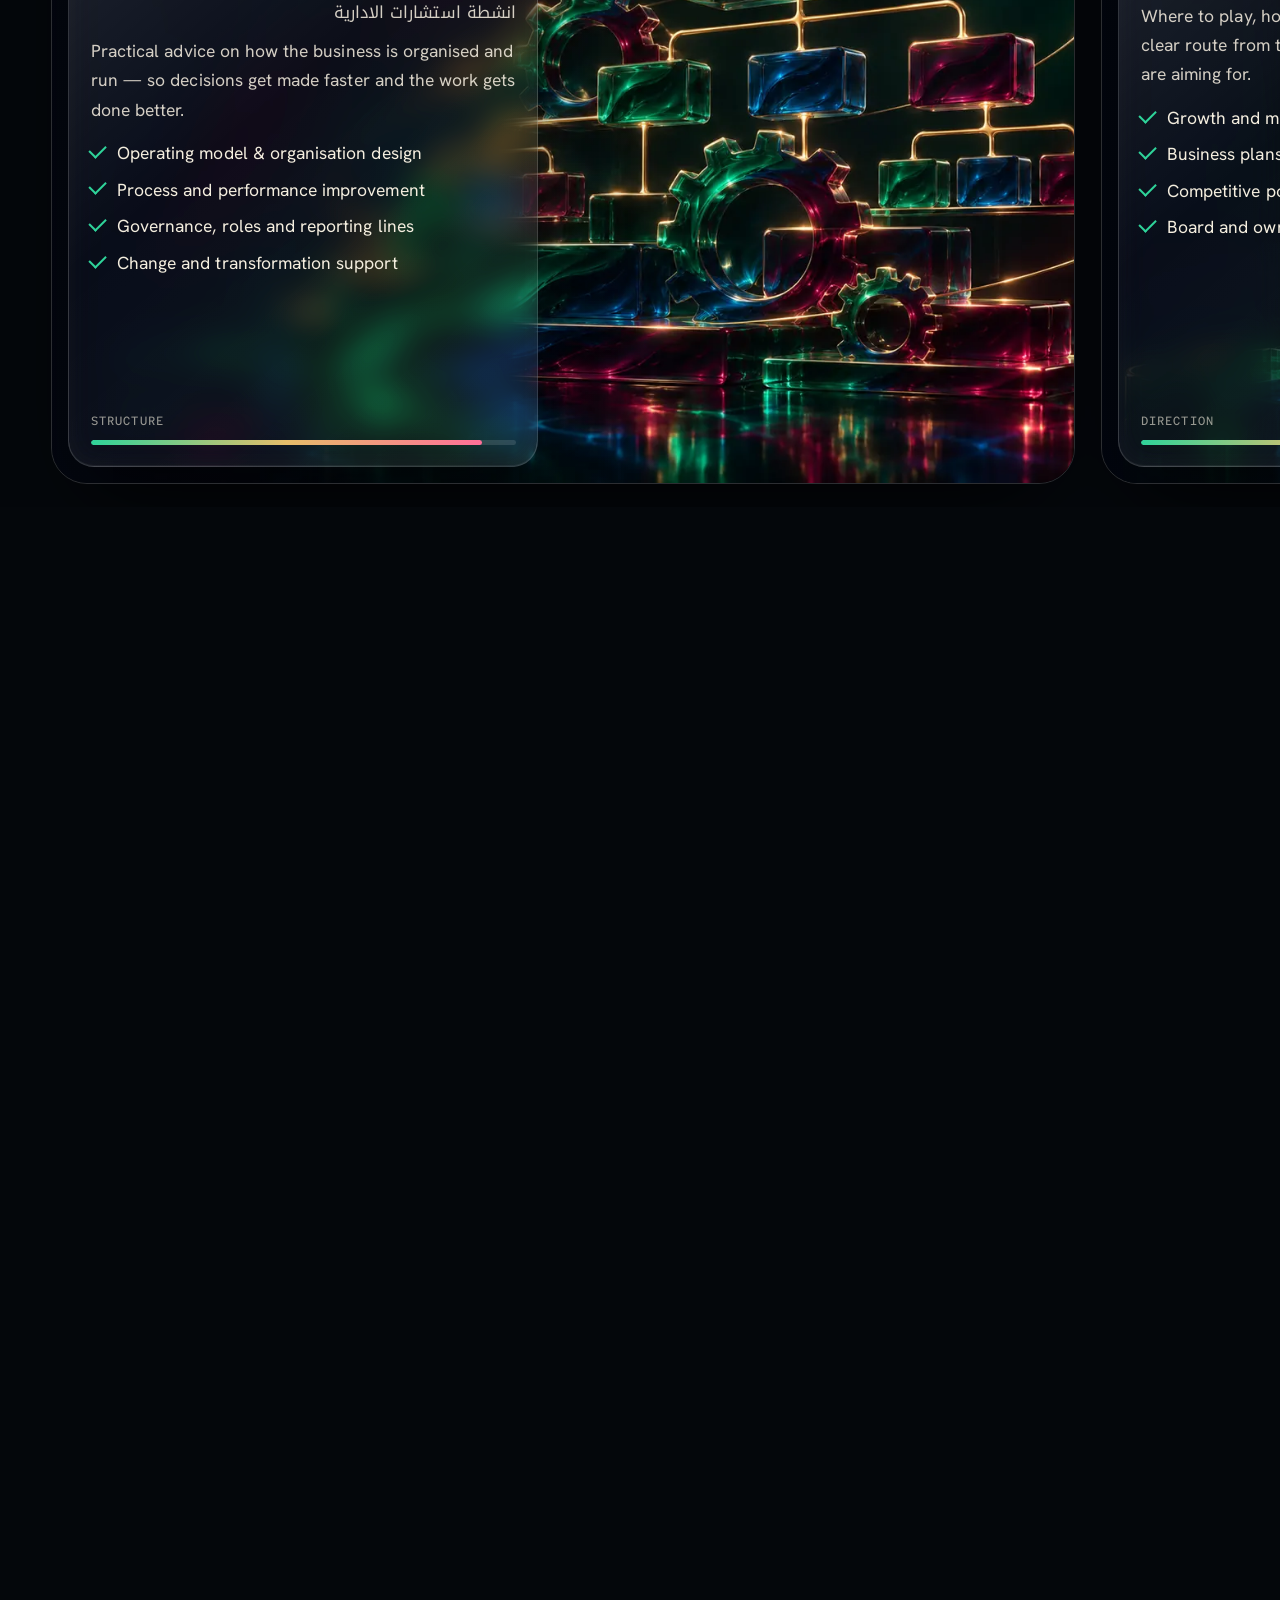
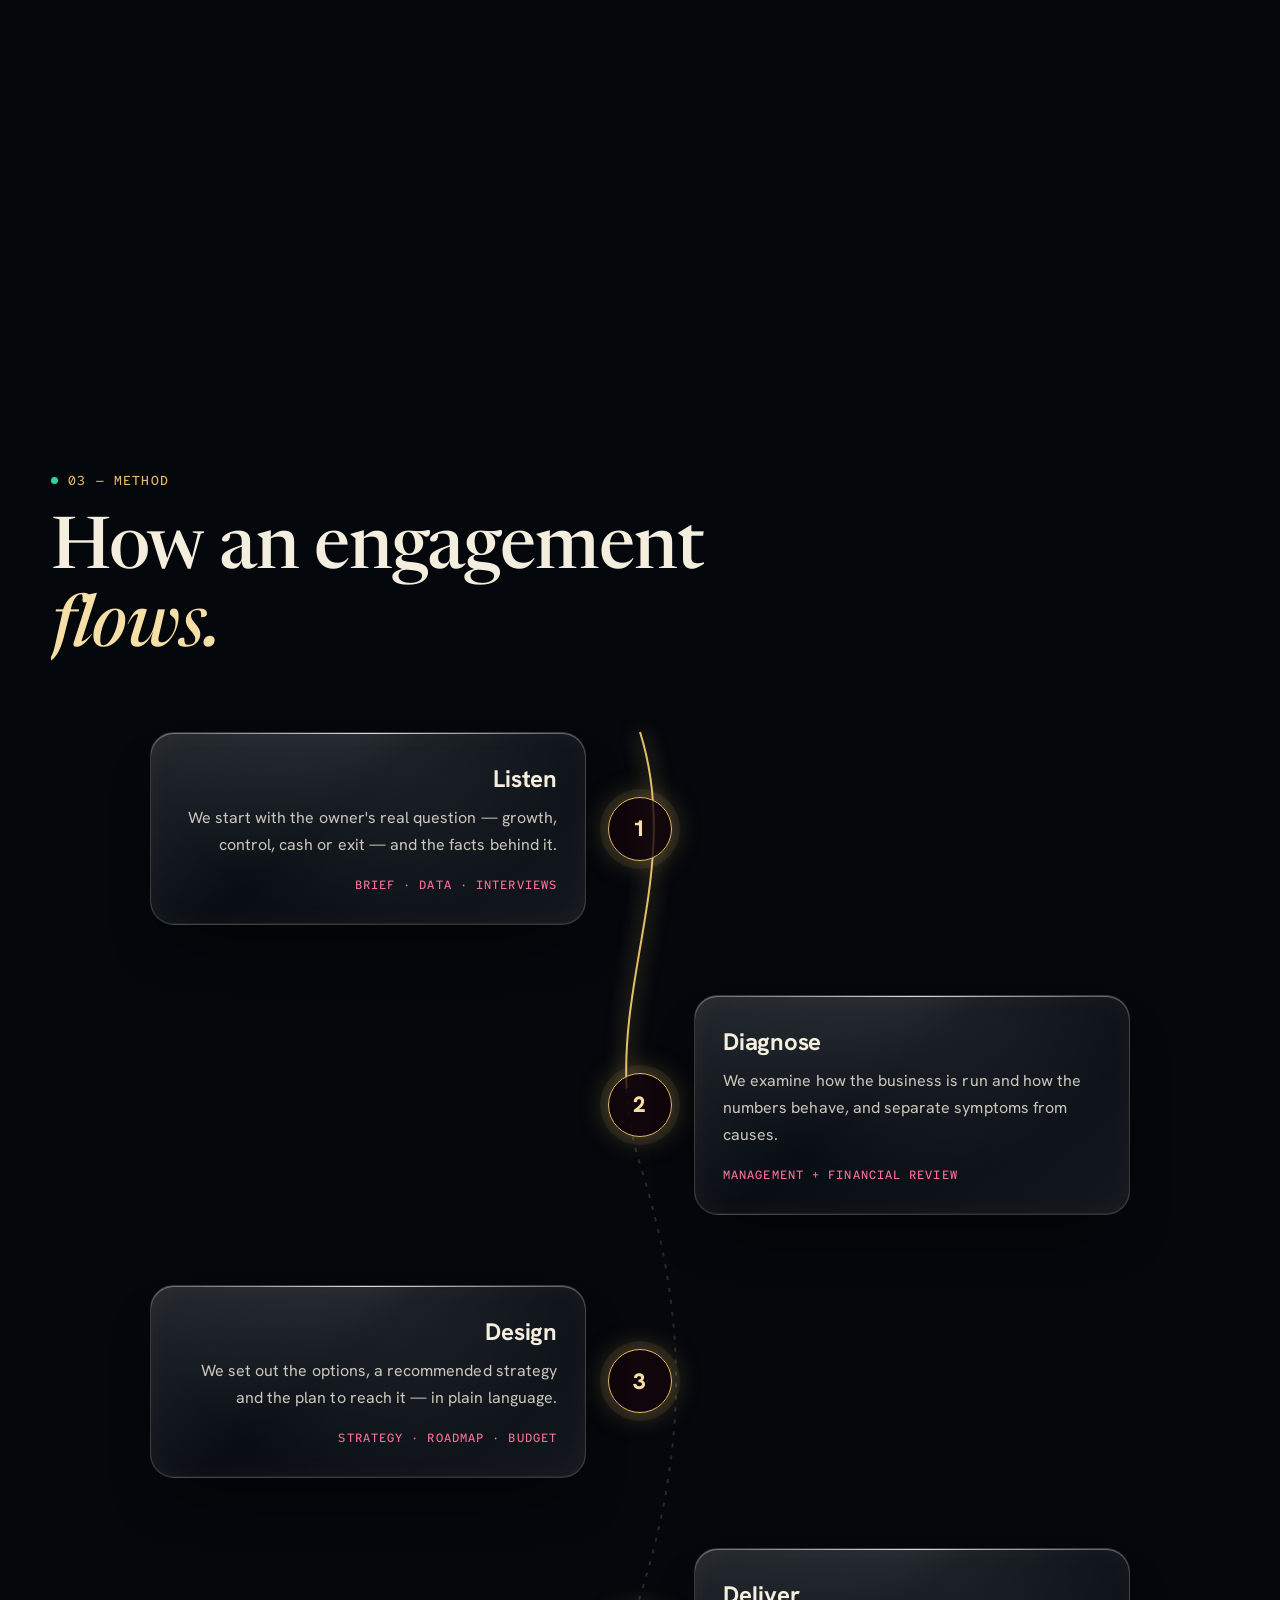
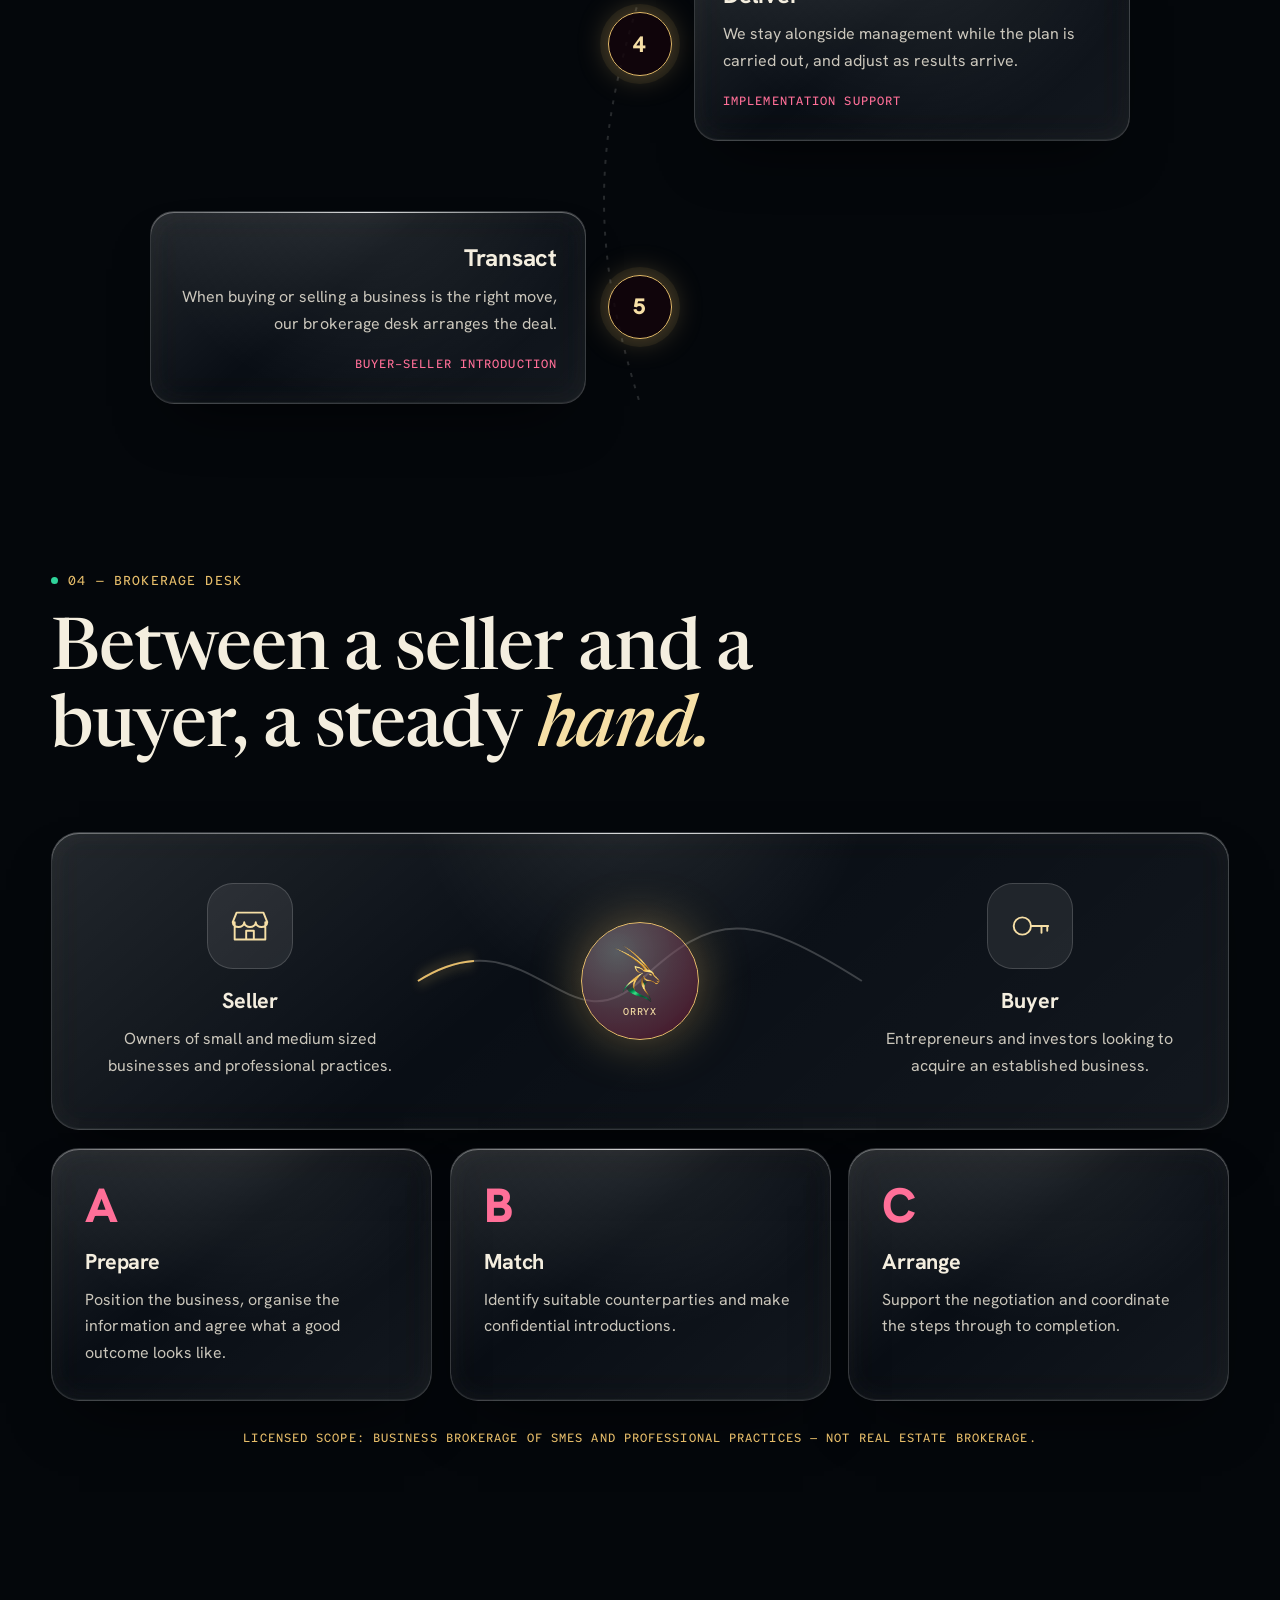
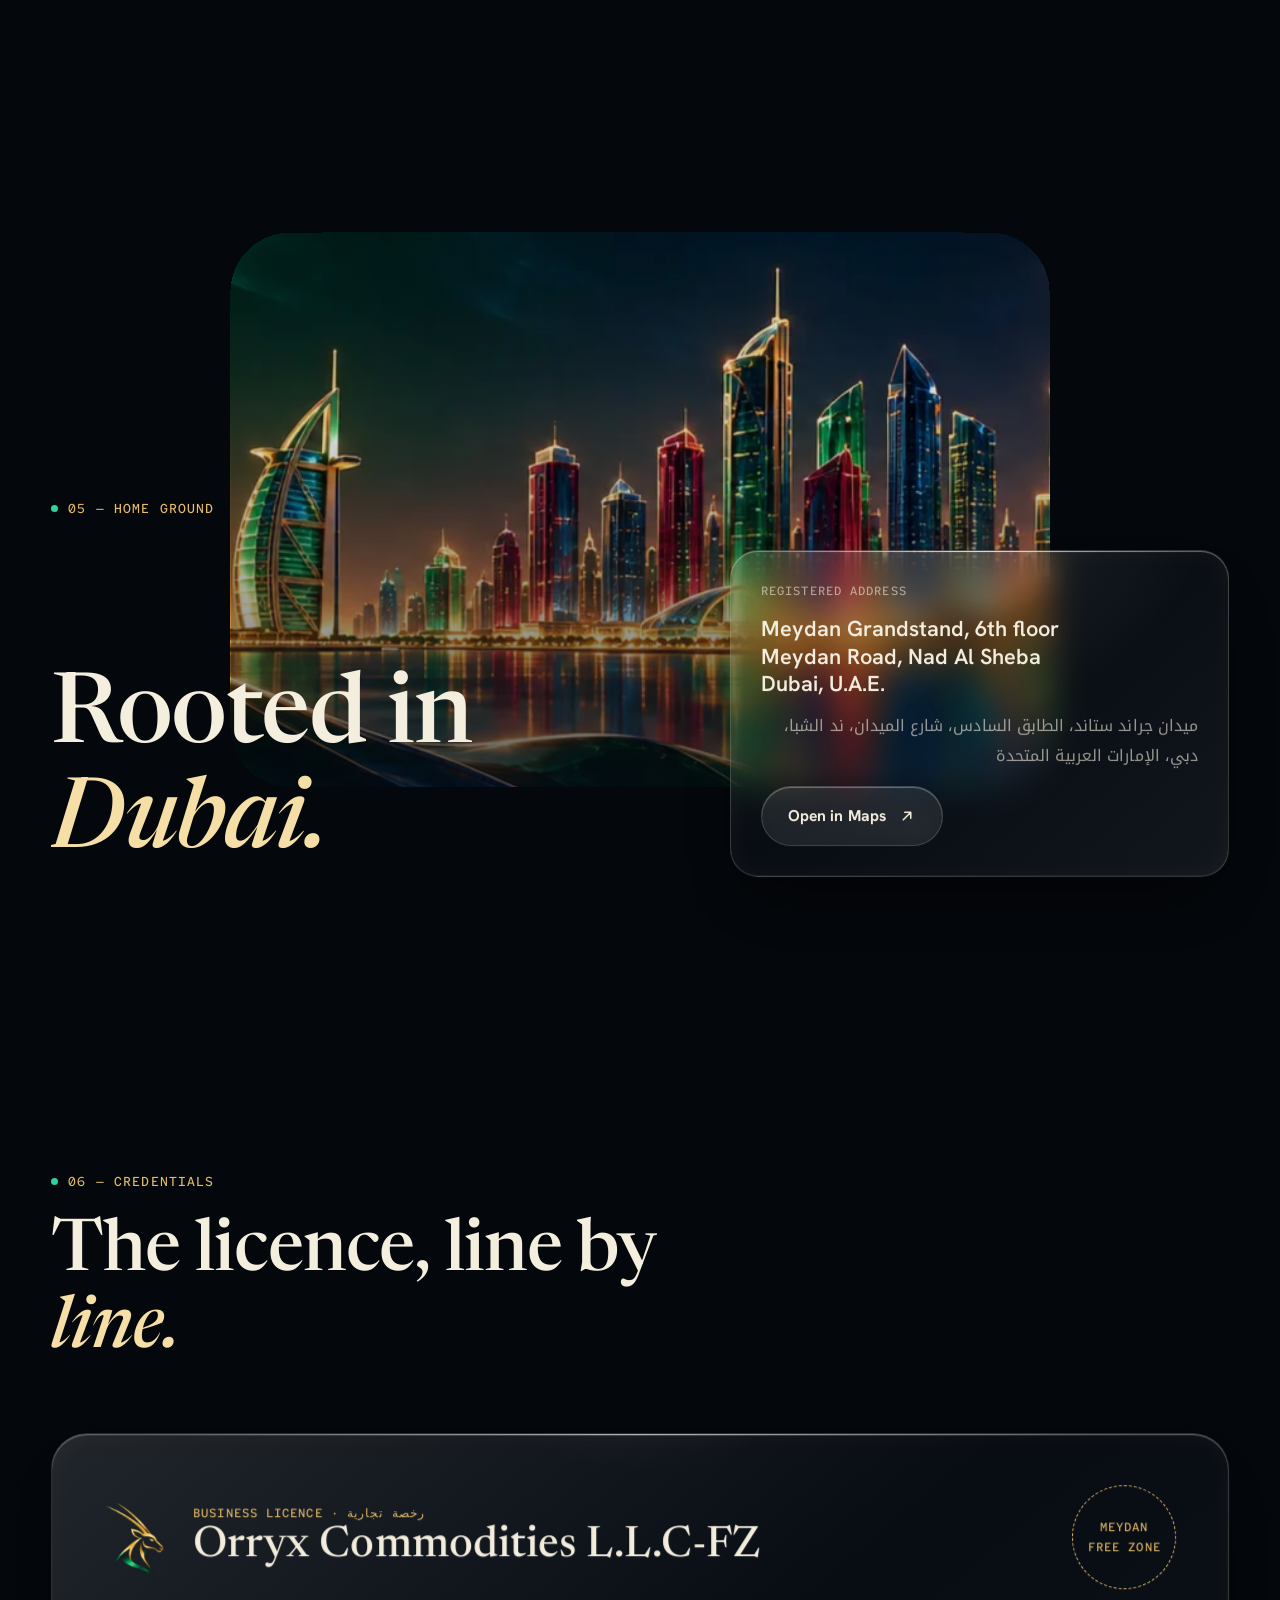
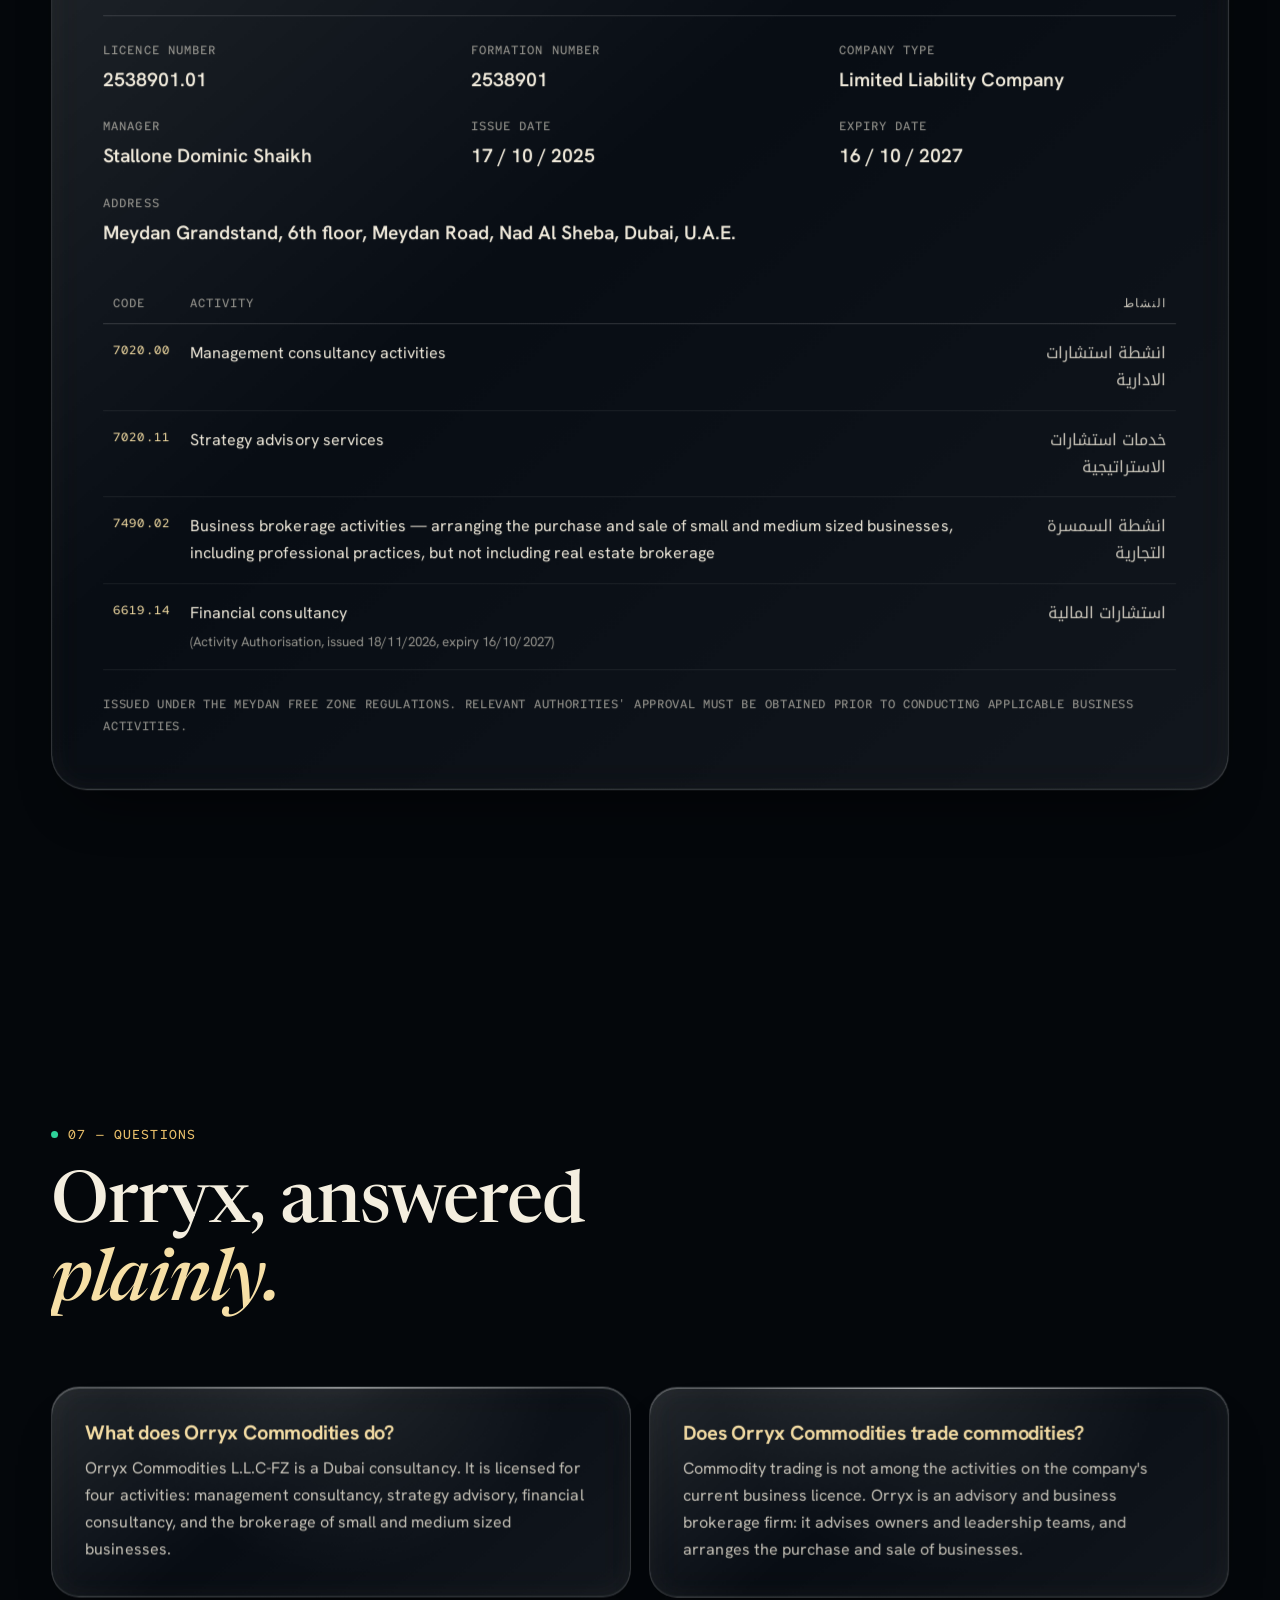
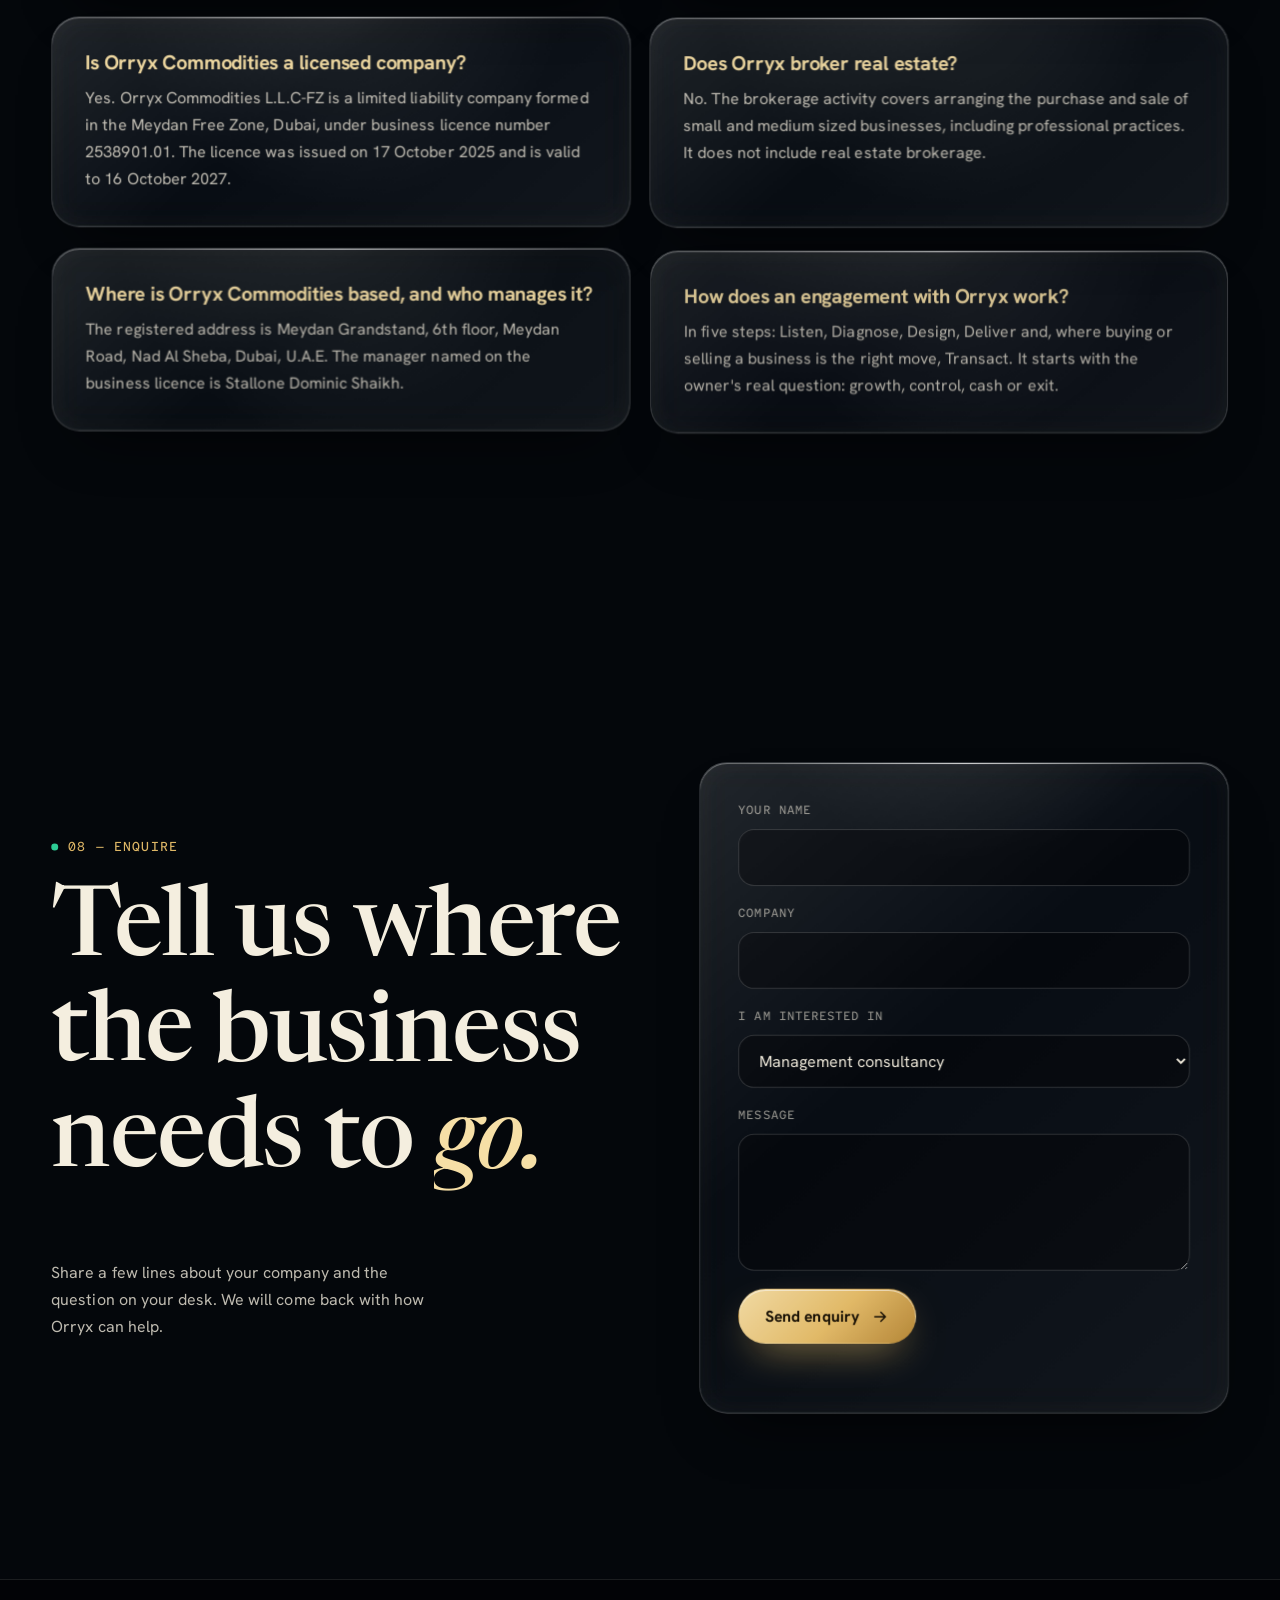
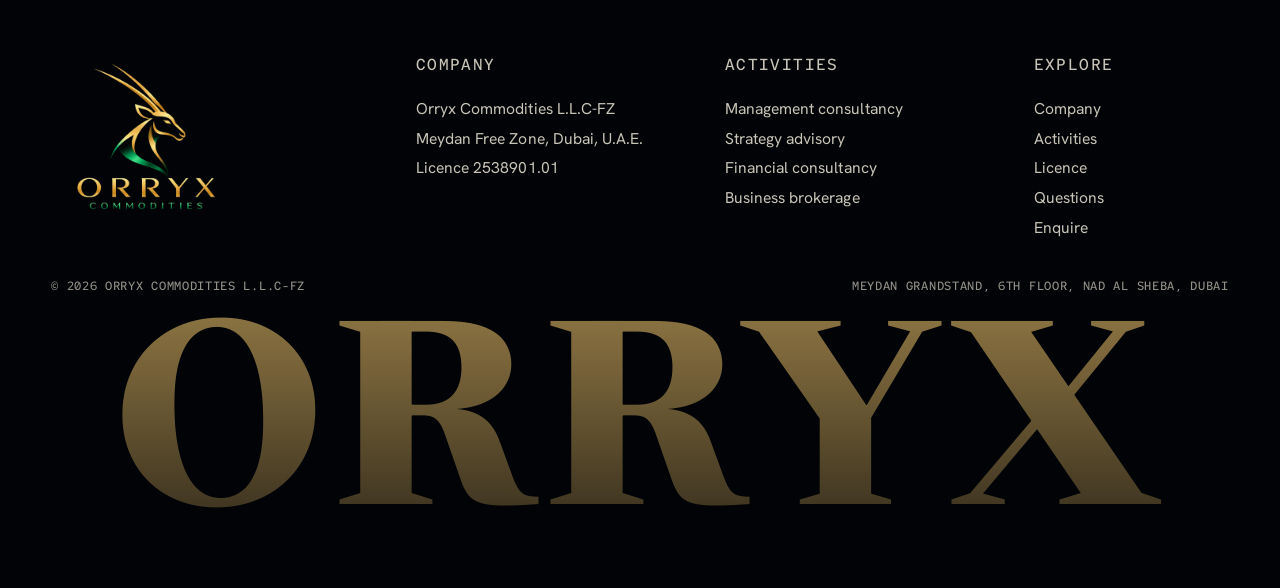
==== commit 0daa0338: "Tablet layout: hero fixes for portrait and landscape, Arabic row in service licence card Co-Authored" ====
--- a/index.html
+++ b/index.html
@@ -199,7 +199,7 @@
 <link rel="preconnect" href="https://fonts.gstatic.com" crossorigin>
 <link href="https://fonts.googleapis.com/css2?family=Newsreader:ital,opsz,wght@0,6..72,400..700;1,6..72,400..700&family=Hanken+Grotesk:wght@400;500;600;700;800&family=Red+Hat+Mono:wght@400;500;600&family=Noto+Kufi+Arabic:wght@400;600&display=swap" rel="stylesheet">
 <link rel="preload" as="image" href="assets/img/hero.webp">
-<link rel="stylesheet" href="css/style.css?v=22">
+<link rel="stylesheet" href="css/style.css?v=23">
 </head>
 <body>
 
--- a/css/style.css
+++ b/css/style.css
@@ -590,8 +590,8 @@
 }
 .footer__brand img{height:auto}
 
-/* ===== v22: phone hero — whole oryx clear of the menu bar and of the text ===== */
-@media (max-width:560px) and (orientation:portrait){
+/* ===== v22: phone + tablet portrait hero — whole oryx clear of the menu bar and of the text ===== */
+@media (max-width:899px) and (orientation:portrait){
   .hero{--hh:min(70vw,42svh);padding-top:calc(88px + var(--hh) * .8)}
   .hero__media{height:calc(70px + var(--hh))}
   .hero__media img{top:70px;height:var(--hh);right:-14px;
@@ -607,3 +607,17 @@
   .deal__mid{height:124px}
   .dubai{padding-top:34vh}
 }
+/* v23: tablet portrait keeps the licence in the top line and normal intro size */
+@media (min-width:561px) and (max-width:899px) and (orientation:portrait){
+  .hero{--hh:min(56vw,36svh)}
+  .hero__lic{display:inline}
+  .hero__lede{font-size:1.02rem;line-height:1.6;max-width:56ch}
+}
+/* v23: tablet landscape / small laptop — headline stays left of the oryx, horns clear of the menu bar */
+@media (min-width:900px) and (max-width:1199px) and (min-aspect-ratio:13/10){
+  .hero__media img{top:13%;height:72%;right:-30px}
+  .hero__title{font-size:clamp(2.4rem,min(5.5vw,9.4vh),4rem)}
+  .hero__lede{max-width:40ch}
+}
+/* v23: service pages — Arabic activity name takes its own row on tablets and phones */
+@media (max-width:1000px){.cert__ar{grid-column:1/-1}.cert__ar dt,.cert__ar dd{text-align:left}}
